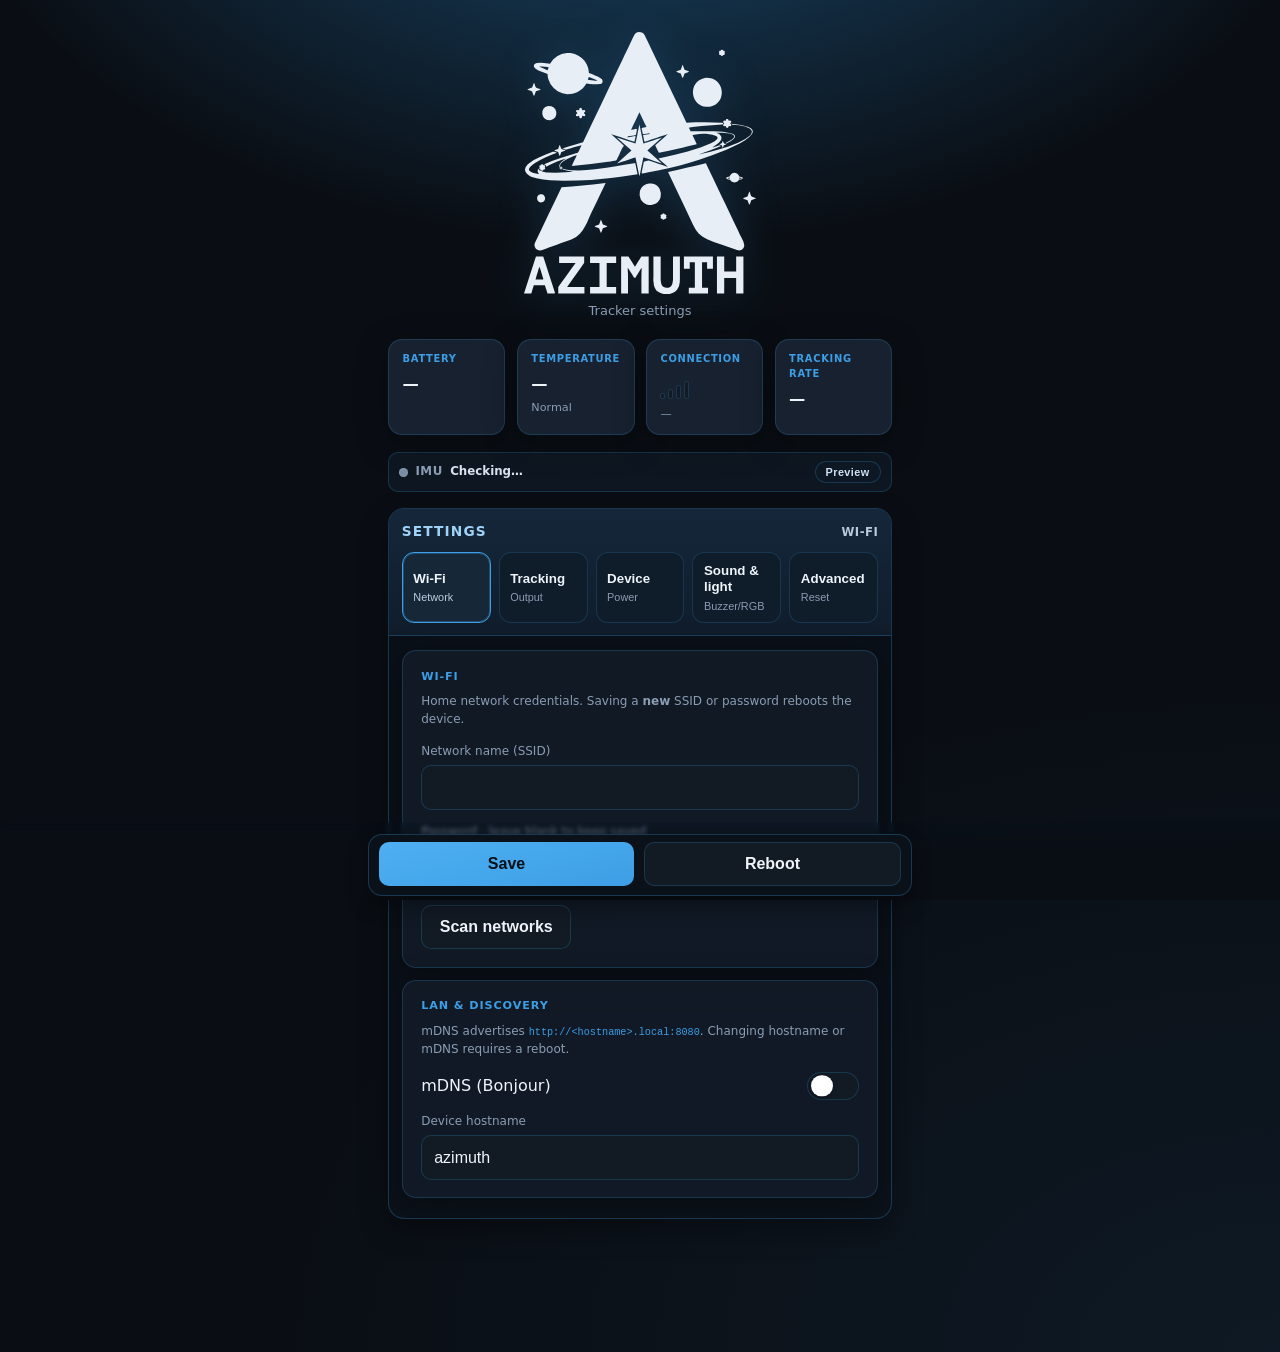
==== web/index.html @ 50a19547 "ui fixes, pose visualizer" ====
<!DOCTYPE html>
<html lang="en">
<head>
<meta charset="utf-8"/>
<meta name="viewport" content="width=device-width,initial-scale=1,maximum-scale=1"/>
<meta name="color-scheme" content="dark"/>
<title>Azimuth</title>
<link rel="stylesheet" href="styles.css"/>
</head>
<body>
<div class="wrap">
<header class="brand">
<div class="logo-wrap"><svg viewBox="0 0 679.66 768.31" fill="currentColor" role="img" aria-labelledby="azLogoTitle"><title id="azLogoTitle">Azimuth</title> <path fill-rule="evenodd" d="M337.12 0L332.32 0.99L328.01 3.29L324.46 6.67L321.96 10.89L316.52 22.29L311.07 33.7L305.62 45.1L300.17 56.5L294.12 69.16L288.08 81.82L282.03 94.47L275.99 107.13L250.23 161.06L224.47 214.99L198.7 268.91L172.93 322.83L158.06 327.49L143.08 332L128.09 336.52L113.18 341.24L113.65 341.8L114.91 342.27L116.4 342.72L117.54 343.19L119.11 343.76L120.68 344.43L122.26 344.8L123.86 344.52L134.92 341.17L146.02 337.94L157.17 334.87L168.36 331.98L167.4 334.56L166.11 337.27L164.72 340.01L163.48 342.69L161.5 347.02L159.5 351.08L156.64 354.16L152.08 355.57L128.52 362.54L104.99 369.77L81.8 377.89L59.21 387.55L58.6 388.14L59.23 388.37L60.37 388.45L61.3 388.64L62.96 389.58L64.16 391.06L64.8 392.87L64.78 394.78L79.22 387.5L95.58 380.4L111.3 374.48L123.8 370.74L116.95 375.17L109.91 380.36L104.81 386.7L103.64 390.42L103.76 394.57L104.08 395.31L104.46 395.8L104.98 395.94L105.77 395.64L105.72 390.31L107.84 385.57L111.62 381.36L116.57 377.64L128 371.49L138.15 366.76L142.2 365.1L146.31 363.53L150.48 362.16L154.65 361.09L150.99 368.9L147.14 376.77L143.42 384.61L140.11 392.27L154.11 390.91L168.11 389.53L182.1 388.08L196.08 386.53L207.24 385.2L218.38 383.81L229.52 382.36L240.65 380.84L247.04 379.94L253.43 379.03L259.81 378.09L266.19 377.14L269.2 376.73L271.11 375.22L272.43 372.93L273.66 370.16L278.3 360.85L282.63 350.99L287.21 341.44L292.59 333.08L284.94 325.74L276.83 318.52L268.59 311.34L260.54 304.11L255.54 299.69L255.36 299.14L256.32 299.33L260.35 300.94L265.07 302.41L279.7 307.23L294.34 312.16L308.97 317.01L323.58 321.57L324.47 317.35L325.48 312.98L326.32 308.68L326.67 304.69L320.75 305.67L314.84 306.69L308.93 307.74L303.03 308.83L303.4 308.06L303.76 307.25L304.11 306.44L304.49 305.67L310.28 304.77L316.13 303.94L321.94 303.07L327.63 302L330.32 289.67L330.76 284.52L326.15 284.37L313.66 287.03L319.47 274.17L325.66 261.25L331.96 248.3L338.09 235.38L343.36 245.99L348.52 256.82L353.67 267.7L358.85 278.49L347.91 280.32L345.51 281.25L344.63 282.62L345.75 287.97L348.05 298.95L352.79 298.55L357.66 297.85L362.57 297.05L367.42 296.38L367.76 297.06L368.1 297.79L368.4 298.51L368.62 299.17L363.77 299.73L358.92 300.27L354.07 300.85L349.24 301.51L348.95 303.74L349.49 306.45L350.28 309.3L350.74 311.93L352.01 318.68L353.4 321.19L356.5 320.7L362.88 318.46L374.97 314.46L387.07 310.44L399.16 306.43L411.26 302.42L413.79 301.6L416.34 300.73L418.87 299.89L421.35 299.15L412.15 307.35L402.93 315.54L393.72 323.73L384.52 331.94L386.99 337.47L389.62 343.12L392.38 348.66L395.23 353.88L402.54 352.35L409.84 350.8L417.14 349.24L424.44 347.66L444.09 343.32L463.7 338.84L483.29 334.24L502.86 329.57L503.69 329.36L504.57 329.19L505.4 328.97L506.09 328.56L505.12 326.47L504.13 324.39L503.14 322.31L502.15 320.24L500.02 315.62L497.61 310.91L495.39 306.26L493.82 301.81L503.76 300.57L513.73 299.13L523.7 298.04L533.68 297.87L552 300.89L562.82 304.76L565.68 306.97L566.97 309.35L566.81 311.87L565.29 314.51L558.61 320.11L547.76 326.01L516.92 338.15L479.44 349.8L442.01 359.86L393.99 370.75L400.83 376.87L407.7 382.96L414.57 389.06L421.4 395.18L407.38 390.59L393.29 385.91L379.19 381.21L365.15 376.54L354.76 378.5L350.92 380.93L349.84 386.3L347.71 397.09L344.83 410.41L344.57 413.44L345.43 414.67L351.46 413.66L364.84 411.19L395.66 405.11L426.34 398.32L456.84 390.76L487.11 382.35L513.23 374.49L550.96 361.41L592.92 344.82L631.72 326.42L647.62 317.06L659.96 307.89L667.81 299.1L669.76 294.93L670.24 290.93L669.14 287.14L666.34 283.57L661.72 280.27L655.17 277.25L635.82 272.16L607.35 268.53L608.19 269.26L609.03 270.04L609.85 270.84L610.63 271.64L631.14 273.45L647.69 276.84L659.63 281.7L663.67 284.65L666.3 287.93L667.46 291.52L667.06 295.42L665.02 299.61L661.25 304.08L648.22 313.79L627.32 324.44L599.05 335.37L570.13 344.47L540.8 352.24L511.29 359.21L527.64 353.29L544.31 347.15L561 340.75L577.39 334.03L576.22 333.59L574.8 333.07L573.38 332.55L572.21 332.12L568.55 333.33L564.84 334.53L561.13 335.71L557.45 336.85L552.67 338.22L553.66 337.14L565.31 329.22L572.16 323.12L577.15 316.12L578.35 312.39L578.37 308.57L576.98 304.72L573.93 300.88L571.58 299.05L568.97 297.6L566.24 296.39L563.5 295.28L568.07 295.19L572.69 295.18L577.32 295.24L581.93 295.34L602.07 297.44L609.48 299.68L614.28 302.71L615.82 306.56L613.49 311.23L606.65 316.74L594.65 323.1L592.07 324.31L590.02 325.12L589.8 325.89L592.73 327.02L606.45 319.31L614.71 312.76L618.08 307.27L617.18 302.76L612.59 299.13L604.9 296.29L582.59 292.6L555.02 290.95L526.91 290.59L488.08 290.8L484.07 282.6L483.6 280.69L484.28 279.74L489.38 279.2L500.03 277.93L520.25 275.65L540.5 273.67L560.79 272.16L581.11 271.32L583.06 269.62L583.84 268.62L583.32 267.6L581.35 265.84L555.05 264.8L528.72 264.4L502.4 264.69L476.1 265.71L451.72 214.67L423.59 155.76L395.57 97.11L371.53 46.83L367.05 37.46L362.56 28.09L358.08 18.71L353.59 9.34L350.69 5.28L346.73 2.26L342.09 0.44L337.12 0M578.58 52.03L577.78 52.47L577.08 53.1L576.54 53.85L576.21 54.67L573.58 55.01L571.8 56.59L571.27 58.86L572.4 61.28L571.25 63.62L571.81 65.95L573.63 67.54L576.23 67.68L577.54 69.84L579.83 70.55L582.14 69.85L583.52 67.73L586.14 67.52L587.94 65.88L588.47 63.55L587.25 61.24L588.46 58.93L587.94 56.59L586.15 54.96L583.54 54.77L582.87 53.3L581.68 52.32L580.18 51.88L578.58 52.03M125.37 61.35L110.42 64.3L96.89 70.94L85.3 80.63L76.14 92.71L64.56 91.39L50.58 89.82L37.53 90.65L32.41 92.79L28.78 96.51L29.21 101.68L32.32 106.19L37.43 110.11L43.86 113.51L57.91 118.99L69 123.13L69.62 131.11L71.3 138.71L77.48 152.57L86.85 164.29L98.72 173.44L112.36 179.58L127.09 182.3L142.21 181.15L149.7 179L157.01 175.73L164.79 171.01L171.75 165.18L177.78 158.39L182.77 150.78L192.78 151.99L202.87 153.06L212.96 153.44L223 152.56L226.59 151.36L229.01 149.44L230.61 144.28L228.46 138.75L223.22 134.52L215.84 130.58L208.21 127.14L200.42 124.06L192.56 121.19L191.12 120.73L190.33 119.86L190.01 118.66L189.95 117.17L187.99 105.36L183.65 94.39L177.24 84.54L169.09 76.07L159.51 69.25L148.81 64.34L137.33 61.62L125.37 61.35M54.86 101.23L59.16 101.61L63.45 102.03L67.74 102.52L72.02 103.12L70.28 109.88L68.68 111.7L65.11 110.25L57.45 107.26L50.67 104.33L45.59 102.05L44.81 101.29L45.8 100.86L54.86 101.23M194.33 133.38L199.7 135.43L205.04 137.58L210.28 139.93L215.38 142.58L209.48 142.49L203.56 142.18L197.65 141.68L191.79 140.99L188.96 140.71L187.71 140.12L187.66 138.72L188.43 135.99L189.06 132.85L189.9 131.85L191.47 132.28L194.33 133.38M464.54 96.11L463.28 99.5L461.91 103.19L460.54 106.89L459.28 110.32L449.07 114.01L445.62 115.81L449 117.62L459.27 121.34L462.95 131.47L464.77 134.85L466.62 131.47L470.36 121.32L480.47 117.66L483.84 115.85L480.48 114.01L470.36 110.27L468.94 106.63L467.57 102.95L466.22 99.28L464.83 95.62L464.71 95.67L464.64 95.81L464.59 95.97L464.54 96.11M532.79 134.39L522.76 136.77L514.32 140.69L507.45 145.9L502.1 152.16L498.25 159.22L495.85 166.83L494.88 174.74L495.3 182.71L497.08 190.5L500.18 197.84L504.56 204.5L510.2 210.23L517.05 214.78L525.09 217.91L534.28 219.36L544.59 218.9L553.84 216.17L561.61 212.07L567.94 206.82L572.86 200.64L576.4 193.75L578.58 186.37L579.44 178.73L579.02 171.05L577.33 163.53L574.41 156.42L570.29 149.92L565.01 144.25L558.58 139.65L551.05 136.32L542.45 134.5L532.79 134.39M26.56 155.33L25.82 157.25L25.14 159.23L24.39 161.16L23.45 162.94L19.76 164.42L14.17 166.29L10.2 168.08L9.91 168.8L11.34 169.33L14.45 170.5L17.59 171.63L20.72 172.79L23.76 174.06L27.47 184.21L29.33 187.43L31.15 183.93L34.78 173.92L44.01 170.51L48.61 168.92L46.9 167.3L37.16 163.77L34.12 161.1L32.35 157.03L31.04 152.5L29.4 148.41L28.63 149.76L27.92 151.59L27.25 153.56L26.56 155.33M70.72 216.78L62.14 220.03L56.54 225.75L53.76 232.98L53.67 240.77L56.12 248.16L60.95 254.2L68.02 257.93L77.18 258.4L85.92 255.16L91.64 249.45L94.48 242.22L94.59 234.44L92.13 227.05L87.23 221.01L80.04 217.27L70.72 216.78M164.31 222.35L162.81 223.67L162.12 225.55L161.74 227.61L161.15 229.46L155.37 228.17L152.34 229.76L152.54 233.23L156.48 237.62L154.64 239.34L152.8 241.27L151.88 243.45L152.79 245.89L154.68 247.12L156.85 247.01L159.11 246.3L161.26 245.72L161.81 248.35L162.65 251L164.23 252.82L166.96 252.99L168.75 251.82L169.63 249.92L170.07 247.71L170.57 245.65L176.31 247.02L179.41 245.41L179.26 241.89L175.25 237.58L179.29 233.23L179.45 229.75L176.35 228.16L170.56 229.49L169.98 226.7L168.98 223.99L167.21 222.25L164.31 222.35M593.57 254.93L592.33 255.91L591.75 257.37L591.4 258.94L590.84 260.3L586.35 259.48L583.77 261.23L583.68 264.39L586.69 267.81L583.66 271.3L583.78 274.46L586.43 276.19L590.99 275.37L591.57 277.75L592.67 279.87L594.43 281.11L596.97 280.84L598.22 279.84L598.88 278.43L599.26 276.86L599.67 275.37L604.2 276.19L606.88 274.48L607.04 271.33L604 267.86L606.98 264.36L606.9 261.21L604.3 259.49L599.71 260.29L599.09 257.87L597.93 255.73L596.13 254.53L593.57 254.93M332.37 298.81L330.91 305.84L329.49 312.91L328.04 319.95L326.49 326.9L312.85 322.45L299.23 317.95L285.61 313.43L271.99 308.92L282.65 318.48L293.4 328.05L304.18 337.6L314.95 347.12L304.72 356.28L293.4 366.22L282.21 376.13L272.35 385.18L284.9 381.09L297.42 376.93L309.94 372.77L322.48 368.64L323.5 368.33L324.52 367.97L325.54 367.65L326.54 367.4L326.99 369.46L327.42 371.53L327.84 373.6L328.28 375.67L329.85 383.26L331.41 390.85L332.97 398.44L334.53 406.04L336.92 417.78L338.13 421.85L339.34 418.04L341.77 406.17L343.76 396.51L345.74 386.85L347.74 377.19L349.74 367.53L351.78 367.94L353.94 368.63L356.12 369.41L358.26 370.07L369.68 373.86L381.1 377.66L392.52 381.45L403.96 385.18L394.16 376.14L382.96 366.22L371.62 356.26L361.41 347.13L371.71 337.96L382.98 327.96L394.21 318L404.41 308.91L400.2 310.28L395.98 311.68L391.76 313.08L387.54 314.48L378.09 317.59L368.62 320.8L359.16 323.92L349.74 326.76L347.73 317.09L345.74 307.41L343.75 297.74L341.76 288.06L340.87 283.77L339.99 279.47L339.09 275.18L338.17 270.92L336.68 277.87L335.23 284.85L333.8 291.83L332.37 298.81M580.9 322.18L579.73 325.14L577.48 326.88L574.62 328.01L571.66 329.13L573.46 329.87L575.49 330.63L577.54 331.36L579.4 332.05L581.37 337.43L582.38 339.21L583.39 337.42L585.32 332.07L589.85 330.41L592.37 329.49L591.69 328.5L586.64 326.64L584.53 324.34L583.36 320.66L582.4 318.85L580.9 322.18M103.44 333.2L102.59 335.49L101.72 337.85L100.85 340.22L99.99 342.52L91.5 345.6L88.68 347.15L91.51 348.68L99.98 351.74L103.01 360.08L104.57 363.01L106.13 360.33L109.2 351.85L112.24 350.63L115.35 349.49L118.46 348.36L121.52 347.18L118.48 345.93L115.36 344.83L112.27 343.68L109.31 342.33L107.79 338.83L106.24 333.93L104.76 330.95L103.44 333.2M82.41 351.84L63.72 359.04L45.18 366.83L27.45 376.09L11.16 387.72L5.03 395.4L2.87 402.53L4.02 409.02L7.83 414.77L13.65 419.7L20.83 423.72L36.65 428.72L56.32 432.17L76.14 434.44L116.05 436.14L156.09 435.27L195.97 433.28L225.33 430.88L254.62 427.81L283.85 424.13L313 419.91L317.87 419.15L322.75 418.39L327.62 417.61L332.5 416.83L332.45 415.7L332.21 414.45L331.9 413.18L331.67 411.95L330.5 406.17L329.31 400.4L328.12 394.62L326.94 388.84L326.5 386.67L326.18 384.94L325.25 384.05L322.95 384.4L294.2 389.26L265.41 393.93L236.58 398.3L207.68 402.25L184.23 404.59L160.53 406.1L136.96 405.29L125.34 403.55L113.9 400.66L112.26 401.79L114.1 403.1L124.37 405.9L136.89 408.27L143.89 409.41L122.82 410.8L93.63 412.23L65.77 411.33L55.29 409.28L48.68 405.76L46.17 405.58L44.13 404.4L42.74 402.45L42.19 400L40.26 404.13L40.08 408.49L41.48 412.63L44.32 416.11L38.03 415.07L31.77 413.78L25.65 412.01L19.78 409.53L15.64 406.37L14.36 402.84L15.35 399.11L18.02 395.35L25.97 388.33L33.42 383.09L47.57 374.91L62.25 367.72L77.28 361.26L92.49 355.27L95.32 354.18L95.63 353.47L94.11 352.82L91.45 351.89L89.16 350.97L86.93 350.63L84.7 350.91L82.41 351.84M529.89 385.13L502.97 391.75L475.9 398.03L448.84 404.15L421.93 410.33L435.14 438.13L448.37 465.91L461.63 493.68L474.89 521.45L495.2 564.57L503.17 579.01L511.71 590.17L522.35 599.14L536.62 607.01L556.02 614.87L582.1 623.8L592.6 627.61L603.1 631.41L613.59 635.22L624.09 639.02L631.3 639.98L638.06 637.62L643.2 632.64L645.52 625.74L642.93 614.82L638.13 604.2L632.59 593.75L627.79 583.31L618.08 562.98L608.36 542.64L598.65 522.3L588.93 501.96L579.2 481.59L569.47 461.21L559.74 440.84L550.01 420.47L546 412.07L541.99 403.68L537.98 395.28L533.98 386.88L533.36 385.49L532.56 384.74L531.44 384.63L529.89 385.13M52.68 387.36L51.67 387.74L50.79 388.39L50.15 389.26L49.84 390.3L47.19 390.43L45.32 392.05L44.75 394.4L46.02 396.72L44.79 399.1L45.3 401.46L47.1 403.1L49.74 403.32L51.18 405.5L53.51 406.2L55.82 405.42L57.19 403.19L59.8 403.15L61.62 401.47L62.14 399.04L60.85 396.77L62.15 394.46L61.63 392.09L59.8 390.44L57.14 390.27L56.54 388.92L55.49 387.91L54.16 387.35L52.68 387.36M107.5 394.62L107.37 394.96L107.09 395.71L106.81 396.46L106.68 396.8L103.7 397.88L102.81 398.46L103.86 399.07L106.72 400.23L107.17 401.24L107.54 402.53L107.97 403.63L108.6 404.07L108.98 403.07L109.32 402.03L109.71 401.03L110.23 400.12L111.32 399.64L112.86 399.14L113.99 398.66L113.87 398.21L110.37 396.5L108.97 393.98L108.42 392.68L107.5 394.62M615.1 412.54L610.73 413.7L607.17 416.22L604.4 419.65L602.4 423.56L594.16 425.67L592.49 427.15L592.31 428.72L595.87 431.59L603.86 433.15L606.2 436.54L609.29 438.95L616.7 440.87L624.12 438.93L627.21 436.52L629.56 433.15L637.72 431.52L641.11 428.6L640.78 427.02L638.99 425.54L630.64 423.52L628.55 418.77L624.92 415.12L620.27 412.92L615.1 412.54M602.48 427.4L602.66 429.59L602.03 430.19L600.66 429.9L598.65 429.47L595.66 428.43L596.65 427.5L599.59 426.79L602.48 426.39L602.48 426.54L602.48 426.89L602.48 427.24L602.48 427.4M633.9 426.84L637.58 427.95L636.99 428.86L634.1 429.62L630.85 430.26L630.71 429.44L630.81 428.42L630.96 427.34L630.92 426.35L631.67 426.44L632.42 426.56L633.17 426.69L633.9 426.84M232.58 443.07L202.01 446.71L171.4 449.93L140.74 452.65L110.03 454.82L91.49 493.43L71.27 535.7L51.14 577.86L32.85 616.15L31.61 619.04L30.89 622.09L30.76 625.21L31.29 628.31L34.13 634.02L39.01 638.09L45.05 640.01L51.39 639.29L62.11 635.41L72.83 631.53L83.55 627.66L94.28 623.78L109.07 618.33L124.06 613.23L138.78 607.56L152.77 600.38L162.95 591.64L171.43 581.41L178.58 570.04L184.79 557.89L195.88 532.61L207.69 508.35L215.54 491.94L223.38 475.52L231.23 459.11L239.07 442.69L237.84 442.38L236.11 442.57L234.24 442.91L232.58 443.07M366.56 443.68L359.34 445.32L353.22 448.09L348.19 451.81L344.23 456.3L341.32 461.39L339.44 466.9L338.7 478.49L341.86 489.66L344.86 494.65L348.78 499.01L353.6 502.57L359.3 505.14L365.87 506.55L373.28 506.64L380.45 504.97L386.53 502.18L391.52 498.46L395.46 493.98L398.35 488.9L400.21 483.4L400.94 471.85L397.79 460.71L394.81 455.73L390.91 451.38L386.12 447.82L380.45 445.24L373.93 443.8L366.56 443.68M657.57 474.28L657.15 475.43L656.21 477.97L655.27 480.51L654.84 481.67L644.67 485.41L641.31 487.26L644.7 489.09L654.81 492.75L658.53 503.02L660.32 506.43L662.12 502.99L665.84 492.75L675.02 489.34L679.66 487.76L677.98 486.13L668.24 482.6L665.41 480.34L663.78 476.77L662.61 472.74L661.16 469.1L660.28 467.54L659.37 469.11L658.46 471.97L657.57 474.28M47.38 475.45L42.54 477.6L39.57 481.12L38.33 485.45L38.66 490L40.44 494.2L43.53 497.47L47.79 499.24L53.07 498.92L57.72 496.7L60.58 493.2L61.77 488.94L61.44 484.48L59.7 480.36L56.69 477.12L52.54 475.3L47.38 475.45M407.03 531.8L406.31 532.26L405.74 532.88L405.29 533.6L404.95 534.38L403.28 534.33L401.75 534.91L400.6 536.05L400.04 537.65L400.03 538.54L400.27 539.36L400.69 540.12L401.18 540.82L400.04 543.2L400.58 545.51L402.38 547.11L405.01 547.35L406.41 549.5L408.69 550.17L410.98 549.41L412.41 547.28L413.78 547.4L415.1 547.08L416.21 546.32L416.98 545.16L417.3 543.98L417.13 542.83L416.7 541.73L416.2 540.69L417.27 538.41L416.67 536.09L414.85 534.5L412.32 534.46L411.63 532.9L410.33 531.88L408.71 531.49L407.03 531.8M225.38 549.39L224.09 552.86L222.68 556.68L221.26 560.51L219.96 564.02L209.92 567.66L206.47 569.47L209.75 571.33L219.86 575.07L223.66 585.21L225.49 588.61L227.28 585.23L230.99 575.04L241.11 571.36L244.55 569.56L241.23 567.73L231.05 563.99L229.6 560.35L228.27 556.58L226.9 552.87L225.38 549.39M17.86 710.77L13.4 724.59L8.94 738.42L4.48 752.24L0 766.06L4.82 766.04L10.66 766.02L16.49 766L21.31 765.98L23.12 760.17L25.04 754L26.95 747.84L28.73 742.08L36.07 742.08L44.95 742.08L53.83 742.08L61.17 742.08L63 747.84L65 754.01L67 760.18L68.88 765.98L74.25 765.94L80.28 766.08L86.18 766.1L91.17 765.72L82.92 740.07L73.81 711.76L64.68 683.38L56.36 657.5L51.53 657.5L45.7 657.5L39.87 657.5L35.05 657.5L32.37 665.83L26.46 684.14L20.55 702.45L17.86 710.77M46 688.95L48.74 697.84L51.44 706.74L54.12 715.64L56.83 724.54L53.09 725.01L48.89 725.02L44.57 724.9L40.45 724.95L38.78 724.93L37.09 724.93L35.41 724.91L33.79 724.81L35.07 720.35L36.4 715.89L37.75 711.43L39.08 706.98L40.41 702.82L42.11 696.18L44.02 690.44L45.01 688.95L46 688.95M102.88 666.95L102.88 668.43L102.88 671.68L102.88 674.93L102.88 676.41L113.82 676.43L127.04 676.45L140.27 676.47L151.21 676.48L139.69 692.48L125.78 711.83L111.86 731.17L100.35 747.16L100.35 751.44L100.35 756.61L100.35 761.78L100.35 766.05L117.71 766.05L138.7 766.05L159.68 766.05L177.04 766.05L177.04 761.77L177.04 756.6L177.04 751.42L177.04 747.14L164.85 747.12L151.51 747.16L138.24 747.16L126.28 747.01L138.13 730.25L151.2 711.8L164.31 693.29L176.3 676.38L176.3 672.11L176.3 666.94L176.3 661.77L176.3 657.5L159.68 657.5L139.59 657.5L119.5 657.5L102.88 657.5L102.88 658.97L102.88 662.22L102.88 665.48L102.88 666.95M193.57 666.95L193.57 668.43L193.57 671.68L193.57 674.93L193.57 676.41L199.8 676.41L207.34 676.41L214.88 676.41L221.12 676.41L221.12 692.42L221.12 711.78L221.12 731.13L221.12 747.14L214.88 747.14L207.34 747.14L199.8 747.14L193.57 747.14L193.57 751.42L193.57 756.6L193.57 761.77L193.57 766.05L210.86 766.05L231.77 766.05L252.67 766.05L269.96 766.05L269.96 761.77L269.96 756.6L269.96 751.42L269.96 747.14L263.69 747.14L256.11 747.14L248.53 747.14L242.26 747.14L242.26 731.13L242.26 711.77L242.26 692.42L242.26 676.41L248.53 676.41L256.11 676.41L263.69 676.41L269.96 676.41L269.96 672.13L269.96 666.95L269.96 661.78L269.96 657.5L252.67 657.5L231.76 657.5L210.86 657.5L193.57 657.5L193.57 658.97L193.57 662.22L193.57 665.48L193.57 666.95M284.55 711.78L284.55 720.26L284.55 738.91L284.55 757.57L284.55 766.05L289.1 766.05L294.61 766.05L300.11 766.05L304.66 766.05L304.64 748.32L304.73 728.78L304.57 709.28L303.77 691.63L304.83 691.94L306.11 693.73L307.37 695.92L308.39 697.4L311.57 702.36L315.47 708.48L319.39 714.62L322.61 719.67L323.48 719.67L324.54 719.67L325.59 719.67L326.46 719.67L329.76 714.26L333.64 707.91L337.51 701.6L340.76 696.28L341.65 694.92L342.48 693.38L343.44 692.04L344.74 691.28L344.07 709.5L343.92 728.58L343.99 747.71L343.97 766.05L348.79 766.05L354.62 766.05L360.45 766.05L365.26 766.05L365.26 741.48L365.26 711.77L365.26 682.07L365.26 657.5L360.39 657.5L354.51 657.5L348.62 657.5L343.75 657.5L339.27 664.75L334.47 672.71L329.61 680.59L325 687.57L320.35 680.6L315.45 672.7L310.59 664.73L306.09 657.5L301.21 657.5L295.32 657.5L289.43 657.5L284.55 657.5L284.55 665.98L284.55 684.64L284.55 703.29L284.55 711.78M379.12 694.61L379.2 710.59L378.82 726.99L380.73 742.79L383.4 750.16L387.67 757L394.09 762.04L401.61 765.61L409.85 767.71L418.42 768.31L426.94 767.4L435.03 764.96L442.29 760.97L448.35 755.42L454.05 744.82L456.34 733.12L456.72 720.93L456.69 708.89L456.75 697.91L456.71 683.34L456.67 668.69L456.7 657.5L452.15 657.5L446.65 657.5L441.15 657.5L436.6 657.5L436.57 670.67L436.56 686.42L436.55 702.09L436.51 715.03L436.59 726.75L434.36 738.45L431.88 743.29L428.23 746.93L423.19 748.95L416.58 748.97L410.97 747.91L406.81 745.38L403.88 741.68L401.97 737.11L400.42 726.59L400.48 716.23L400.44 703.01L400.43 686.99L400.43 670.91L400.4 657.5L395.58 657.5L389.76 657.5L383.93 657.5L379.11 657.5L379.11 663.3L379.11 676.06L379.12 688.81L379.12 694.61M468.46 675.44L468.46 678.24L468.46 684.41L468.46 690.58L468.46 693.38L472.34 693.38L477.02 693.38L481.71 693.38L485.59 693.38L485.59 689.14L485.59 684L485.59 678.87L485.59 674.62L488.96 674.62L493.03 674.62L497.11 674.62L500.48 674.62L500.48 691.44L500.48 711.78L500.48 732.11L500.48 748.93L496.47 748.93L491.62 748.93L486.77 748.93L482.76 748.93L482.76 752.81L482.76 757.49L482.76 762.18L482.76 766.05L495.53 766.05L510.98 766.05L526.42 766.05L539.19 766.05L539.19 762.18L539.19 757.49L539.19 752.8L539.19 748.93L535.22 748.93L530.41 748.93L525.6 748.93L521.62 748.93L521.62 732.11L521.62 711.77L521.62 691.44L521.62 674.62L524.96 674.62L528.99 674.62L533.03 674.62L536.36 674.62L536.36 678.87L536.36 684L536.36 689.14L536.36 693.38L540.24 693.38L544.93 693.38L549.61 693.38L553.49 693.38L553.49 685.26L553.49 675.44L553.49 665.62L553.49 657.5L534.24 657.5L510.97 657.5L487.71 657.5L468.46 657.5L468.46 660.3L468.46 666.47L468.46 672.64L468.46 675.44M565.25 711.78L565.25 720.26L565.25 738.91L565.25 757.57L565.25 766.05L570.07 766.05L575.9 766.05L581.73 766.05L586.55 766.05L586.55 755.77L586.55 743.34L586.55 730.92L586.55 720.64L594.47 720.64L604.05 720.64L613.62 720.64L621.54 720.64L621.54 730.92L621.54 743.35L621.54 755.77L621.54 766.05L626.36 766.05L632.19 766.05L638.02 766.05L642.84 766.05L642.84 741.48L642.84 711.77L642.84 682.07L642.84 657.5L638.02 657.5L632.19 657.5L626.36 657.5L621.54 657.5L621.54 667.51L621.54 679.61L621.54 691.71L621.54 701.72L613.62 701.72L604.04 701.72L594.47 701.72L586.55 701.72L586.55 691.71L586.55 679.61L586.55 667.51L586.55 657.5L581.73 657.5L575.9 657.5L570.07 657.5L565.25 657.5L565.25 665.98L565.25 684.64L565.25 703.29L565.25 711.78"/></svg></div>
<p class="sub" id="subLine">Tracker settings</p>
</header>
<section class="hero-status" id="heroStatus" aria-label="Device status">
<div class="hero-grid">
<div class="hero-tile" id="heroTileBatt">
<div class="hero-tile-label">Battery</div>
<div class="hero-tile-value" id="heroBatt">—</div>
<div class="hero-tile-sub" id="heroBattSub"></div>
</div>
<div class="hero-tile" id="heroTileTemp">
<div class="hero-tile-label">Temperature</div>
<div class="hero-tile-value" id="heroTemp">—</div>
<div class="hero-tile-sub" id="heroTempSub">Normal</div>
</div>
<div class="hero-tile" id="heroTileWifi">
<div class="hero-tile-label">Connection</div>
<div class="hero-wifi-bars" id="heroWifiBars" aria-hidden="true"><span class="b1"></span><span class="b2"></span><span class="b3"></span><span class="b4"></span></div>
<div class="hero-tile-sub" id="heroWifiSub">—</div>
</div>
<div class="hero-tile" id="heroTileTrack">
<div class="hero-tile-label">Tracking rate</div>
<div class="hero-tile-value" id="heroTrack">—</div>
<div class="hero-tile-sub" id="heroTrackSub"></div>
</div>
</div>
</section>
<div class="imu-health" id="imuHealth" role="status" aria-live="polite">
<span class="imu-dot" id="imuDot" aria-hidden="true"></span>
<span class="imu-label">IMU</span>
<span class="imu-state" id="imuState">Checking…</span>
<button type="button" class="imu-toggle" id="imuPreviewToggle" aria-expanded="false" aria-controls="cardPosePreview">Preview</button>
</div>
<section class="imu-hero pose-preview" id="cardPosePreview" aria-live="polite" style="display:none">
<div class="row pose-preview-head">
<div class="hd" style="margin:0">Motion preview</div>
<span class="att-hud-badge" id="attHudBadge">—</span>
</div>
<div class="att-hud-stage">
<svg viewBox="-64 -64 128 128" class="att-hud-svg" aria-label="IMU attitude preview">
<defs>
<clipPath id="attHudClip"><circle cx="0" cy="0" r="48"/></clipPath>
</defs>
<g clip-path="url(#attHudClip)">
<g id="adiHorizon">
<rect x="-80" y="-80" width="160" height="80" fill="#2b5f93"></rect>
<rect x="-80" y="0" width="160" height="80" fill="#473a26"></rect>
<line x1="-80" y1="0" x2="80" y2="0" stroke="#ffffff" stroke-width="2" stroke-opacity=".9"></line>
</g>
</g>
<circle cx="0" cy="0" r="48" fill="none" stroke="rgba(238,244,250,.28)" stroke-width="2"></circle>
<line x1="-14" y1="0" x2="14" y2="0" stroke="#9fd2f6" stroke-width="2"></line>
<line x1="0" y1="-14" x2="0" y2="14" stroke="#9fd2f6" stroke-width="2" stroke-opacity=".65"></line>
</svg>
</div>
<div class="att-hud-readout">
<div><span>Yaw</span><strong id="attHudYaw">—</strong></div>
<div><span>Pitch</span><strong id="attHudPitch">—</strong></div>
<div><span>Roll</span><strong id="attHudRoll">—</strong></div>
</div>
<p class="hint" id="attHudMeta" style="margin:.5rem 0 0">Waiting for pose…</p>
</section>
<p class="banner banner-update" id="updateBanner" role="status">New firmware <strong id="updateBannerLatest">—</strong> is available (this device: <strong id="updateBannerCur">—</strong>). <a href="#" id="updateBannerLink" target="_blank" rel="noopener">Open USB installer</a></p>
<section class="settings-workspace" id="settingsWorkspace" aria-live="polite">
<div class="settings-head">
<div class="settings-head-top">
<div class="page-shell-title section-shell-title">Settings</div>
<p class="settings-subline" id="sectionTitle">Wi‑Fi</p>
</div>
<div class="section-tabs" role="tablist" aria-label="Settings sections">
<button type="button" class="section-tab" role="tab" aria-selected="true" data-section-nav="wifi"><span>Wi‑Fi</span><small id="sumWifi">Network</small></button>
<button type="button" class="section-tab" role="tab" aria-selected="false" data-section-nav="tracking"><span>Tracking</span><small id="sumTracking">Output</small></button>
<button type="button" class="section-tab" role="tab" aria-selected="false" data-section-nav="device"><span>Device</span><small id="sumDevice">Power</small></button>
<button type="button" class="section-tab" role="tab" aria-selected="false" data-section-nav="sound"><span>Sound & light</span><small id="sumSound">Buzzer/RGB</small></button>
<button type="button" class="section-tab" role="tab" aria-selected="false" data-section-nav="advanced"><span>Advanced</span><small id="sumAdvanced">Reset</small></button>
</div>
</div>
<div class="section-page-body" id="sectionPageBody">

<div class="card section-card" id="cardWifi" data-section="wifi">
<div class="hd">Wi‑Fi</div>
<p class="hint">Home network credentials. Saving a <strong>new</strong> SSID or password reboots the device.</p>
<label for="ssid">Network name (SSID)</label>
<input type="text" id="ssid" name="ssid" autocomplete="username" autocapitalize="none" spellcheck="false"/>
<label for="pass">Password <span class="muted-hint">· leave blank to keep saved</span></label>
<input type="password" id="pass" name="password" autocomplete="current-password"/>
<div class="row row-tight" style="margin-top:.85rem">
<button type="button" class="btn btn-sec" id="btnScan">Scan networks</button>
</div>
<div class="scan-list" id="scanList"></div>
</div>

<div class="card section-card" id="cardLan" data-section="wifi">
<div class="hd">LAN & discovery</div>
<p class="hint">mDNS advertises <code>http://&lt;hostname&gt;.local:8080</code>. Changing hostname or mDNS requires a reboot.</p>
<div class="row" style="margin-bottom:.75rem">
<span>mDNS (Bonjour)</span>
<button type="button" class="toggle" id="mdnsToggle" aria-label="Toggle mDNS"></button>
</div>
<label for="hostname">Device hostname</label>
<input type="text" id="hostname" autocomplete="off" autocapitalize="none" spellcheck="false" maxlength="24" placeholder="azimuth"/>
</div>

<div class="card section-card" id="cardTrackRadio" data-section="tracking">
<div class="hd">Tracking & radio</div>
<p class="hint">Faster IMU reports reduce latency and increase USB/Wi‑Fi load. The portal is tuned for low steady load; saves and reboots still go through immediately.</p>
<label for="imuPeriod">IMU report interval</label>
<select id="imuPeriod" aria-label="IMU period">
<option value="5">200 Hz (5 ms) — lowest latency</option>
<option value="10" selected>100 Hz (10 ms) — default</option>
<option value="20">50 Hz (20 ms)</option>
<option value="40">25 Hz (40 ms) — cooler / lower power</option>
</select>
<label for="wifiTx">Wi‑Fi TX power</label>
<select id="wifiTx" aria-label="WiFi TX power">
<option value="0">Low (~2 dBm) — coolest</option>
<option value="1" selected>Balanced (~8.5 dBm) — default</option>
<option value="2">High (~19.5 dBm) — weak AP / long range</option>
</select>
<p class="hint" style="margin-top:.75rem;margin-bottom:0">Changing IMU interval reboots the device so the sensor can resync.</p>
</div>

<div class="card section-card" id="cardTrackingOutput" data-section="tracking">
<div class="hd">OpenTrack (PC)</div>
<p class="hint">Your PC’s <strong>IPv4</strong> or a hostname your <strong>router’s DNS</strong> knows. <code>.local</code> / mDNS usually <strong>fail</strong> from the board—prefer an address or a DHCP hostname.</p>
<div class="row" style="margin-bottom:.6rem">
<span>USB Hatire output</span>
<button type="button" class="toggle" id="hatireToggle" aria-label="Toggle Hatire USB"></button>
</div>
<div class="row" style="margin-bottom:.75rem">
<span>UDP to PC</span>
<button type="button" class="toggle" id="udpToggle" aria-label="Toggle UDP"></button>
</div>
<label for="otHost">UDP address</label>
<input type="text" id="otHost" autocomplete="off" autocapitalize="none" spellcheck="false" placeholder="e.g. 192.168.1.42"/>
<p id="otDynHint" class="hint ot-dyn-hint" style="display:none" role="status"></p>
<div class="callout" id="clientIpBox" style="display:none">
<div class="callout-hd">This browser</div>
<div class="callout-main">
<span class="ip-readout" id="clientIpVal" aria-live="polite">—</span>
<button type="button" class="btn btn-sec btn-sm" id="btnUseClientIp">Fill address</button>
</div>
<p class="callout-note">Same machine as OpenTrack: your PC’s IPv4 address as the board sees it on the LAN.</p>
</div>
<label for="otPort">UDP port</label>
<input type="number" id="otPort" min="1" max="65535" inputmode="numeric"/>
<p class="hint" style="margin-top:.85rem">Axis mapping applies to <strong>USB Hatire</strong> and <strong>UDP</strong>. Assign yaw, pitch, and roll <strong>once each</strong> to Rot 0–2. With the <strong>default</strong> map here, OpenTrack Hatire uses <strong>Yaw→0, Roll→1, Pitch→2</strong> (see README).</p>
<div class="axis-slot" style="margin-top:.5rem">
<label for="otSrc0">Rot 0</label>
<select id="otSrc0" aria-label="Rot 0 source axis">
<option value="0">Yaw</option>
<option value="1">Pitch</option>
<option value="2">Roll</option>
</select>
<div class="row" style="margin:.45rem 0 .65rem"><span>Invert</span><button type="button" class="toggle" id="otInv0" aria-label="Invert Rot 0"></button></div>
</div>
<div class="axis-slot">
<label for="otSrc1">Rot 1</label>
<select id="otSrc1" aria-label="Rot 1 source axis">
<option value="0">Yaw</option>
<option value="1">Pitch</option>
<option value="2">Roll</option>
</select>
<div class="row" style="margin:.45rem 0 .65rem"><span>Invert</span><button type="button" class="toggle" id="otInv1" aria-label="Invert Rot 1"></button></div>
</div>
<div class="axis-slot">
<label for="otSrc2">Rot 2</label>
<select id="otSrc2" aria-label="Rot 2 source axis">
<option value="0">Yaw</option>
<option value="1">Pitch</option>
<option value="2">Roll</option>
</select>
<div class="row" style="margin:.45rem 0 .65rem"><span>Invert</span><button type="button" class="toggle" id="otInv2" aria-label="Invert Rot 2"></button></div>
</div>
</div>

<div class="card section-card" id="cardSoundLight" style="display:none" data-section="sound">
<div class="hd">Sound & light</div>
<p class="hint" id="soundLightHint" style="display:none">Stored in flash — use <strong>Save</strong> with the rest of the page.</p>
<div id="rgbBrightnessRow" style="display:none">
<div class="sound-ctl">
<div class="sound-ctl-head">
<label class="sound-ctl-label" for="rgbBrightness" id="rgbBrightnessLabel">RGB LED brightness</label>
<span class="sound-ctl-pct" id="rgbBrightnessVal" aria-live="polite">25%</span>
</div>
<input type="range" id="rgbBrightness" name="rgb_brightness" min="0" max="100" step="1" value="25" aria-valuemin="0" aria-valuemax="100" aria-labelledby="rgbBrightnessLabel"/>
</div>
</div>
<div id="ledModeRow" style="display:none">
<label for="ledMode" class="sound-ctl-label">LED mode</label>
<select id="ledMode" name="led_mode" aria-label="LED ambient mode">
<option value="0">Rainbow</option>
<option value="1">Rainbow (slow)</option>
<option value="2">Status (tracks IMU — green when OK)</option>
<option value="3">Manual RGB</option>
</select>
<p class="hint" id="ledModeHint" style="margin-top:.45rem;margin-bottom:0">Overrides (thermal, low battery, setup Wi‑Fi, pause) still take priority on the device.</p>
<div id="ledManualRow" style="display:none">
<p class="hint" style="margin:.55rem 0 .45rem">Preview matches raw R/G/B before device brightness scaling. Save to apply on the board.</p>
<div class="led-swatch" id="ledSwatch" title="RGB preview"></div>
<div class="sound-ctl" style="margin-top:.75rem">
<div class="sound-ctl-head">
<label class="sound-ctl-label" for="ledR">Red</label>
<span class="sound-ctl-pct led-chan-val" id="ledRVal" aria-live="polite">128</span>
</div>
<input type="range" id="ledR" min="0" max="255" step="1" value="80" aria-valuemin="0" aria-valuemax="255" aria-labelledby="ledR"/>
</div>
<div class="sound-ctl" style="margin-top:.65rem">
<div class="sound-ctl-head">
<label class="sound-ctl-label" for="ledG">Green</label>
<span class="sound-ctl-pct led-chan-val" id="ledGVal" aria-live="polite">128</span>
</div>
<input type="range" id="ledG" min="0" max="255" step="1" value="140" aria-valuemin="0" aria-valuemax="255" aria-labelledby="ledG"/>
</div>
<div class="sound-ctl" style="margin-top:.65rem">
<div class="sound-ctl-head">
<label class="sound-ctl-label" for="ledB">Blue</label>
<span class="sound-ctl-pct led-chan-val" id="ledBVal" aria-live="polite">128</span>
</div>
<input type="range" id="ledB" min="0" max="255" step="1" value="255" aria-valuemin="0" aria-valuemax="255" aria-labelledby="ledB"/>
</div>
<div class="led-quick">
<span>Quick</span>
<button type="button" class="btn btn-sec" data-led-rgb="0,0,0" aria-label="Preset LED off">Off</button>
<button type="button" class="btn btn-sec" data-led-rgb="255,255,255" aria-label="Preset white">White</button>
<button type="button" class="btn btn-sec" data-led-rgb="255,80,64" aria-label="Preset warm">Warm</button>
<button type="button" class="btn btn-sec" data-led-rgb="64,180,255" aria-label="Preset cool">Cool</button>
<button type="button" class="btn btn-sec" data-led-rgb="80,255,120" aria-label="Preset green">Green</button>
<button type="button" class="btn btn-sec" data-led-rgb="180,64,255" aria-label="Preset purple">Purple</button>
</div>
</div>
</div>
<div id="buzzerVolumeRow" style="display:none">
<div class="sound-ctl">
<div class="sound-ctl-head">
<label class="sound-ctl-label" for="buzzerVolume" id="buzzerVolumeLabel">Buzzer volume</label>
<span class="sound-ctl-pct" id="buzzerVolumeVal" aria-live="polite">25%</span>
</div>
<input type="range" id="buzzerVolume" name="buzzer_volume" min="0" max="100" step="1" value="25" aria-valuemin="0" aria-valuemax="100" aria-labelledby="buzzerVolumeLabel"/>
<p class="hint sound-ctl-hint">0% is mute. The scale is curved so you get useful steps in the middle, not only near 0. Save to persist.</p>
</div>
</div>
</div>

<div class="card section-card" id="cardDevice" data-section="device">
<div class="hd">Device</div>
<p class="sub" style="margin:0 0 .75rem">Firmware <strong id="fwVer">—</strong> · Battery: <strong id="battState">stub</strong>.</p>
<label for="batteryCapacity">Battery capacity (mAh)</label>
<input id="batteryCapacity" type="number" min="100" max="5000" step="50" value="800" aria-label="Battery capacity mAh">
<div class="row battery-cal-meta"><span>Battery cal offset</span><strong id="batteryCalOffsetVal">0 mV</strong></div>
<div class="row battery-cal-actions"><button type="button" class="btn btn-sec" id="btnBatteryCal">Calibrate at 4.2V (USB charging)</button></div>
<p class="hint battery-cal-hint">Runs a ~3 second averaging pass using raw ADC, then stores a single absolute offset.</p>
<pre class="stats" id="stats"></pre>
</div>

<div class="card card-danger section-card" id="cardAdvanced" data-section="advanced">
<div class="hd">Advanced</div>
<details class="danger-details">
<summary>Reset to factory defaults…</summary>
<div class="danger-panel">
<p class="hint">Clears Wi‑Fi, OpenTrack, hostname, and other saved options on this board. You’ll set up again through <strong>Azimuth‑Setup</strong> or by reflashing.</p>
<button type="button" class="btn btn-danger-soft" id="btnFactory">Reset all settings</button>
</div>
</details>
</div>
</div>
</section>
</div>
<div class="action-bar-wrap" role="region" aria-label="Global actions">
<div class="action-bar">
<div class="row row-actions">
<button type="button" class="btn btn-primary" id="btnSave">Save</button>
<button type="button" class="btn btn-sec" id="btnReboot">Reboot</button>
</div>
<div id="msg"></div>
</div>
</div>
<script src="app/state.js"></script>
<script src="app/config.js"></script>
<script src="app/api.js"></script>
<script src="app/ui.js"></script>
<script src="app/state_fns.js"></script>
<script src="app/sections.js"></script>
<script src="app/pose_mascot.js"></script>
<script src="app/views.js"></script>
<script src="app/controllers.js"></script>
<script src="app/main.js"></script>
</body>
</html>
---- web/styles.css ----
:root{
  --bg:#0a0e14;--bg2:#121a24;--card:rgba(26,35,50,.92);--bd:rgba(61,158,229,.22);
  --tx:#eef4fa;--tx-soft:#d8e2ee;--muted:#8b9cb3;--acc:#3d9ee5;--acc-dim:rgba(61,158,229,.15);
  --ok:#4ade80;--shadow:0 8px 32px rgba(0,0,0,.35);
}
*{box-sizing:border-box}
html{-webkit-text-size-adjust:100%}
body{
  margin:0;min-height:100dvh;
  font:16px/1.5 system-ui,-apple-system,BlinkMacSystemFont,"Segoe UI",sans-serif;
  color:var(--tx);
  background:var(--bg);
  background-image:radial-gradient(ellipse 100% 60% at 50% -15%,#1a4a6e 0%,transparent 55%),radial-gradient(ellipse 80% 50% at 100% 100%,rgba(61,158,229,.08),transparent);
}
.wrap{max-width:34rem;margin:0 auto;padding:clamp(1rem,4vw,2rem) clamp(1rem,3vw,1.25rem) 7.2rem}
.brand{display:flex;flex-direction:column;align-items:center;text-align:center;margin-bottom:1.1rem}
.logo-wrap{width:min(92vw,232px);margin:0 auto;color:#e8eef5;filter:drop-shadow(0 3px 20px rgba(61,158,229,.2))}
.logo-wrap svg{display:block;width:100%;height:auto}
.sub{color:var(--muted);font-size:.8125rem;margin:.5rem 0 0;max-width:22rem;line-height:1.45}
.banner{
  display:none;background:var(--acc-dim);border:1px solid var(--bd);border-radius:12px;
  padding:.875rem 1rem;font-size:.8125rem;line-height:1.5;color:var(--tx);margin:0 0 1.25rem;text-align:left
}
.banner.banner-update{
  display:none;background:rgba(251,191,36,.1);border-color:rgba(251,191,36,.38)
}
.banner.banner-update a{color:var(--acc);font-weight:600;text-decoration:none}
.banner.banner-update a:hover{text-decoration:underline}
.card{
  background:var(--card);border:1px solid var(--bd);border-radius:14px;padding:1.1rem 1.15rem;margin-bottom:1rem;
  box-shadow:var(--shadow)
}
.card>h2,.card>.hd{font-size:.7rem;font-weight:700;text-transform:uppercase;letter-spacing:.08em;color:var(--acc);margin:0 0 .75rem}
label{display:block;font-size:.75rem;font-weight:500;color:var(--muted);margin:.85rem 0 .35rem}
label:first-of-type{margin-top:0}
input[type=text],input[type=password],input[type=number]{
  width:100%;padding:.65rem .75rem;border-radius:10px;border:1px solid var(--bd);
  background-color:#121a24;color:#eef4fa;font-size:16px;line-height:1.35;
  -webkit-appearance:none;appearance:none;
  -webkit-text-fill-color:#eef4fa;caret-color:#eef4fa;opacity:1;
  transform:translateZ(0);-webkit-transform:translateZ(0)
}
input:-webkit-autofill,input:-webkit-autofill:hover,input:-webkit-autofill:focus{
  -webkit-text-fill-color:#eef4fa;
  -webkit-box-shadow:0 0 0 1000px #121a24 inset;box-shadow:0 0 0 1000px #121a24 inset;
  transition:background-color 99999s ease-out
}
input:focus{outline:none;border-color:var(--acc);box-shadow:0 0 0 3px var(--acc-dim)}
select{
  width:100%;padding:.65rem .75rem;border-radius:10px;border:1px solid var(--bd);
  background-color:#121a24;color:#eef4fa;font-size:16px;line-height:1.35;
  -webkit-appearance:none;appearance:none
}
select:focus{outline:none;border-color:var(--acc);box-shadow:0 0 0 3px var(--acc-dim)}
input[type=range]{
  width:100%;max-width:100%;height:2rem;margin:.35rem 0 0;-webkit-appearance:none;appearance:none;
  background:transparent;accent-color:var(--acc)
}
input[type=range]::-webkit-slider-runnable-track{
  height:6px;border-radius:999px;background:var(--bg2);border:1px solid var(--bd)
}
input[type=range]::-webkit-slider-thumb{
  -webkit-appearance:none;appearance:none;width:1.15rem;height:1.15rem;margin-top:-.4rem;border-radius:50%;
  background:linear-gradient(165deg,#4eb0f2,var(--acc));border:none;box-shadow:0 1px 6px rgba(0,0,0,.35);cursor:pointer
}
.sound-ctl{margin:0;padding:0}
.sound-ctl-head{
  display:flex;align-items:baseline;flex-wrap:wrap;gap:.4rem .55rem;margin:0 0 .5rem;line-height:1.35
}
.sound-ctl-label{margin:0;font-size:.9375rem;font-weight:600;color:var(--tx)}
.sound-ctl-pct{
  margin:0;font-size:1rem;font-weight:700;color:var(--acc);font-variant-numeric:tabular-nums;white-space:nowrap
}
.sound-ctl input[type=range]{margin:.15rem 0 0;width:100%}
.sound-ctl-hint{margin:.55rem 0 0;font-size:.75rem;line-height:1.45;color:var(--muted)}
#ledManualRow{margin-top:.85rem}
.led-swatch{
  width:100%;height:2.75rem;border-radius:10px;border:1px solid var(--bd);
  background:#1e2a3a;box-shadow:inset 0 1px 0 rgba(255,255,255,.06)
}
.led-quick{display:flex;flex-wrap:wrap;align-items:center;gap:.45rem;margin:.65rem 0 0}
.led-quick span{font-size:.7rem;font-weight:600;color:var(--muted);text-transform:uppercase;letter-spacing:.06em;margin-right:.2rem}
.led-quick .btn{min-height:40px;padding:.45rem .7rem;font-size:.8125rem;font-weight:600}
.led-chan-val{font-variant-numeric:tabular-nums;color:var(--acc);font-weight:700}
#buzzerVolumeRow{margin-top:1.15rem}
.hint{font-size:.75rem;color:var(--muted);margin:-.25rem 0 .85rem;line-height:1.45}
.battery-cal-meta{
  margin:.6rem 0 .45rem;
  padding:.55rem .65rem;
  border:1px solid var(--bd);
  border-radius:10px;
  background:var(--bg2);
}
.battery-cal-actions{margin:.3rem 0 .6rem}
.battery-cal-actions .btn{width:100%}
.battery-cal-hint{margin:.15rem 0 .95rem}
code{font-family:ui-monospace,SFMono-Regular,monospace;font-size:.85em;color:var(--acc)}
.row{display:flex;gap:.6rem;align-items:center;flex-wrap:wrap;justify-content:space-between}
.row-tight{justify-content:flex-start}
.btn{
  cursor:pointer;border:none;border-radius:10px;padding:.7rem 1.1rem;font-weight:600;font-size:16px;
  min-height:44px;touch-action:manipulation;-webkit-tap-highlight-color:transparent
}
.btn-primary{background:linear-gradient(165deg,#4eb0f2,var(--acc));color:#051018}
.btn-sec{background:var(--bg2);color:var(--tx);border:1px solid var(--bd)}
.card-danger{
  border-color:rgba(220,90,90,.2);
  background:rgba(18,14,16,.75);
  box-shadow:none;
}
.danger-details{margin:0}
.danger-details>summary{
  cursor:pointer;list-style:none;font-size:.8125rem;font-weight:500;color:var(--muted);
  padding:.15rem 0;line-height:1.45
}
.danger-details>summary::-webkit-details-marker{display:none}
.danger-details>summary:focus-visible{outline:2px solid var(--acc);outline-offset:2px;border-radius:6px}
.danger-details[open]>summary{color:var(--tx-soft);margin-bottom:.2rem}
.danger-panel{
  margin-top:.55rem;padding-top:.65rem;border-top:1px solid rgba(248,113,113,.14)
}
.danger-panel .hint{margin:0 0 .65rem}
.btn-danger-soft{
  background:var(--bg2);color:#e8a0a0;border:1px solid rgba(248,113,113,.35);
  font-size:.875rem;font-weight:600;padding:.55rem 1rem;min-height:42px;width:auto;align-self:flex-start
}
.btn-danger-soft:active{opacity:.92}
.toggle{width:3.25rem;height:1.75rem;border-radius:999px;background:var(--bg2);border:1px solid var(--bd);position:relative;cursor:pointer;padding:0;flex-shrink:0}
.toggle.on{background:linear-gradient(165deg,#2a6090,var(--acc));border-color:transparent}
.toggle::after{content:'';position:absolute;width:1.35rem;height:1.35rem;border-radius:50%;background:#fff;top:50%;left:.2rem;transform:translateY(-50%);transition:left .18s ease;box-shadow:0 1px 4px rgba(0,0,0,.3)}
.toggle.on::after{left:1.55rem}
#msg{margin-top:.75rem;font-size:.8125rem;min-height:1.25em}
#msg.err{color:#f87171}#msg.ok{color:var(--ok)}
.scan-list{max-height:11rem;overflow:auto;border:1px solid var(--bd);border-radius:10px;margin-top:.6rem;display:none;-webkit-overflow-scrolling:touch}
.scan-list div{padding:.65rem .75rem;border-bottom:1px solid var(--bd);cursor:pointer;display:flex;justify-content:space-between;align-items:center;gap:.5rem;min-height:44px}
.scan-list div:active{background:var(--acc-dim)}
.scan-list div:last-child{border-bottom:none}
.scan-list .rssi{color:var(--muted);font-size:.8125rem;white-space:nowrap}
.btn.is-loading{
  opacity:.85;
  pointer-events:none;
}
.btn.is-loading::after{
  content:'';
  display:inline-block;
  width:.9rem;
  height:.9rem;
  margin-left:.5rem;
  border:2px solid rgba(238,244,250,.35);
  border-top-color:var(--tx);
  border-radius:50%;
  vertical-align:-0.12rem;
  animation:spin .8s linear infinite;
}
@keyframes spin{to{transform:rotate(360deg)}}
pre.stats{font-size:.72rem;color:var(--muted);white-space:pre-wrap;margin:.75rem 0 0;line-height:1.55;font-family:ui-monospace,SFMono-Regular,monospace;word-break:break-word}
.muted-hint{font-weight:400;color:var(--muted)}
.callout{
  margin:.65rem 0 0;padding:.8rem .9rem;border-radius:11px;background:var(--bg2);
  border:1px solid var(--bd)
}
.callout-hd{
  font-size:.65rem;font-weight:700;text-transform:uppercase;letter-spacing:.07em;color:var(--acc);
  margin:0 0 .55rem
}
.callout-main{display:flex;flex-wrap:wrap;align-items:center;gap:.5rem .75rem}
.ip-readout{
  font-family:ui-monospace,SFMono-Regular,monospace;font-size:.875rem;font-weight:500;color:var(--tx);
  letter-spacing:0;line-height:1.35;flex:1;min-width:9ch;word-break:break-all
}
.btn-sm{
  padding:.45rem .9rem;min-height:40px;font-size:.8125rem;font-weight:600;border-radius:9px;
  flex-shrink:0
}
.callout-note{margin:.55rem 0 0;font-size:.72rem;color:var(--muted);line-height:1.5;max-width:24rem}
.hint.ot-dyn-hint{margin:.4rem 0 .65rem;font-family:ui-monospace,SFMono-Regular,monospace;font-size:.72rem}
.hint.ot-dyn-hint:not(.warn){color:var(--muted)}
.hint.ot-dyn-hint.warn{color:#f87171;font-family:inherit;font-size:.75rem}
.hero-status{margin:0 0 1.1rem}
.hero-grid{display:grid;grid-template-columns:repeat(2,1fr);gap:.65rem}
@media(min-width:400px){
  .hero-grid{grid-template-columns:repeat(4,1fr);gap:.7rem}
}
.hero-tile{
  background:var(--card);border:1px solid var(--bd);border-radius:14px;padding:.8rem .85rem;
  box-shadow:var(--shadow);min-height:5.25rem;display:flex;flex-direction:column;justify-content:flex-start
}
.hero-tile-label{
  font-size:.62rem;font-weight:700;text-transform:uppercase;letter-spacing:.07em;color:var(--acc);
  margin:0 0 .4rem
}
.hero-tile-value{font-size:1.02rem;font-weight:600;color:var(--tx);line-height:1.2;word-break:break-word}
.hero-tile-sub{font-size:.7rem;color:var(--muted);margin:.4rem 0 0;line-height:1.35}
.hero-tile-warn .hero-tile-value{color:#fbbf24}
.hero-tile-err .hero-tile-value{color:#f87171}
.hero-wifi-bars{
  display:flex;align-items:flex-end;gap:3px;min-height:1.5rem;margin:.1rem 0 0
}
.hero-wifi-bars span{
  display:block;width:5px;border-radius:2px;background:var(--bg2);border:1px solid var(--bd);
  align-self:flex-end;transition:background .15s,border-color .15s
}
.hero-wifi-bars span.on{background:linear-gradient(180deg,#6ec9ff,var(--acc));border-color:transparent}
.hero-wifi-bars .b1{height:6px}.hero-wifi-bars .b2{height:10px}.hero-wifi-bars .b3{height:14px}.hero-wifi-bars .b4{height:18px}
.imu-health{
  margin:0 0 1rem;
  display:flex;
  align-items:center;
  gap:.45rem;
  padding:.5rem .65rem;
  border-radius:10px;
  border:1px solid var(--bd);
  background:rgba(16,27,39,.76);
  font-size:.74rem;
}
.imu-dot{
  width:.55rem;height:.55rem;border-radius:999px;
  background:#7a8ca5;box-shadow:0 0 0 1px rgba(255,255,255,.12) inset;
}
.imu-health.live .imu-dot{background:#4ade80;box-shadow:0 0 8px rgba(74,222,128,.6)}
.imu-health.warn .imu-dot{background:#fbbf24;box-shadow:0 0 8px rgba(251,191,36,.55)}
.imu-health.err .imu-dot{background:#f87171;box-shadow:0 0 8px rgba(248,113,113,.55)}
.imu-label{color:var(--muted);text-transform:uppercase;letter-spacing:.05em;font-weight:700}
.imu-state{color:var(--tx-soft);font-weight:600}
.imu-toggle{
  margin-left:auto;
  border:1px solid var(--bd);
  background:rgba(15,26,38,.92);
  color:#cfe0f1;
  border-radius:999px;
  font-size:.68rem;
  font-weight:700;
  letter-spacing:.04em;
  padding:.28rem .62rem;
  line-height:1;
  cursor:pointer;
}
.imu-toggle[aria-expanded="true"]{
  border-color:rgba(61,158,229,.42);
  color:#9fd2f6;
}
.imu-hero{
  margin:0 0 1rem;
  background:var(--card);
  border:1px solid var(--bd);
  border-radius:14px;
  padding:.85rem .9rem;
  box-shadow:var(--shadow);
}
.pose-preview .pose-preview-head{margin:0 0 .45rem}
.att-hud-badge{
  font-size:.66rem;
  font-weight:700;
  letter-spacing:.06em;
  text-transform:uppercase;
  border:1px solid rgba(61,158,229,.28);
  padding:.18rem .5rem;
  border-radius:999px;
  color:#c8d7e7;
  background:rgba(12,22,34,.82);
}
.att-hud-badge.live{color:#79f2ad;border-color:rgba(74,222,128,.45)}
.att-hud-badge.warn{color:#ffd37a;border-color:rgba(251,191,36,.46)}
.att-hud-badge.err{color:#ff9a9a;border-color:rgba(248,113,113,.46)}
.att-hud-stage{
  display:flex;justify-content:center;align-items:center;
  margin:.1rem 0 .5rem;
}
.att-hud-svg{
  width:min(100%,220px);height:auto;display:block;
  filter:drop-shadow(0 8px 16px rgba(0,0,0,.35));
}
.att-hud-readout{
  display:grid;
  grid-template-columns:repeat(3,minmax(0,1fr));
  gap:.5rem;
}
.att-hud-readout div{
  border:1px solid var(--bd);
  border-radius:10px;
  background:var(--bg2);
  padding:.45rem .5rem;
}
.att-hud-readout span{
  display:block;
  font-size:.64rem;
  text-transform:uppercase;
  letter-spacing:.06em;
  color:var(--muted);
}
.att-hud-readout strong{
  display:block;
  margin-top:.12rem;
  font-size:.9rem;
  color:var(--tx);
}
.settings-workspace{
  margin-bottom:1.15rem;
  border:1px solid rgba(61,158,229,.28);
  border-radius:16px;
  background:linear-gradient(180deg,rgba(10,16,24,.98),rgba(12,18,26,.94));
  box-shadow:0 12px 28px rgba(0,0,0,.34);
  overflow:hidden;
}
.settings-head{
  padding:.72rem .8rem .75rem;
  border-bottom:1px solid rgba(61,158,229,.2);
  background:linear-gradient(180deg,rgba(25,48,72,.72),rgba(17,31,47,.82));
}
.settings-head-top{
  display:flex;
  align-items:flex-end;
  justify-content:space-between;
  gap:.8rem;
  margin:0 0 .68rem;
}
.page-shell-title{
  font-size:.86rem;font-weight:700;letter-spacing:.08em;text-transform:uppercase;color:#9fd2f6
}
.section-shell-title{color:#9fd2f6}
.settings-subline{
  margin:0;
  font-size:.73rem;
  color:#b8c9db;
  letter-spacing:.04em;
  text-transform:uppercase;
  font-weight:650;
}
.section-tabs{
  display:grid;
  grid-template-columns:repeat(2,minmax(0,1fr));
  gap:.5rem;
}
.section-tab{
  width:100%;
  text-align:left;
  background:rgba(16,28,41,.86);
  border:1px solid rgba(61,158,229,.2);
  border-radius:12px;
  color:var(--tx);
  padding:.6rem .66rem;
  cursor:pointer;
  transition:border-color .12s ease,background .12s ease,transform .12s ease;
}
.section-tab:hover{border-color:rgba(61,158,229,.35);background:rgba(21,33,47,.96)}
.section-tab:active{transform:translateY(1px)}
.section-tab span{display:block;font-weight:650;line-height:1.25}
.section-tab small{display:block;margin-top:.17rem;color:var(--muted);font-size:.68rem;line-height:1.3}
.section-tab.is-active{
  border-color:var(--acc);
  box-shadow:0 0 0 1px rgba(61,158,229,.32) inset;
  background:rgba(23,39,56,.95);
}
.section-tab[aria-selected="true"] small{color:#b9cde1}
.section-page-body{
  padding:.85rem .8rem .5rem;
}
.section-page-body .section-card{
  margin:0 0 .75rem;
  background:rgba(18,27,38,.92);
}
.section-page-body .section-card:last-child{margin-bottom:0}
.section-tab.is-disabled{opacity:.55;cursor:not-allowed}
@media(min-width:540px){
  .section-tabs{grid-template-columns:repeat(5,minmax(0,1fr))}
}
@media(min-width:480px){
  .row-actions{flex-wrap:nowrap}
  .row-actions .btn{flex:1}
}
.action-bar-wrap{
  position:fixed;left:0;right:0;bottom:0;z-index:40;
  padding:.72rem .75rem calc(.28rem + env(safe-area-inset-bottom));
  background:linear-gradient(180deg,rgba(10,14,20,0),rgba(10,14,20,.94) 35%);
  backdrop-filter:saturate(120%) blur(2px);
}
.action-bar{
  max-width:34rem;margin:0 auto;padding:.44rem .62rem .14rem;
  border:1px solid rgba(61,158,229,.28);border-radius:14px;
  background:rgba(12,18,26,.96);
  box-shadow:0 10px 20px rgba(0,0,0,.35);
}
.action-bar #msg{
  margin-top:.2rem;
  min-height:.2rem;
}
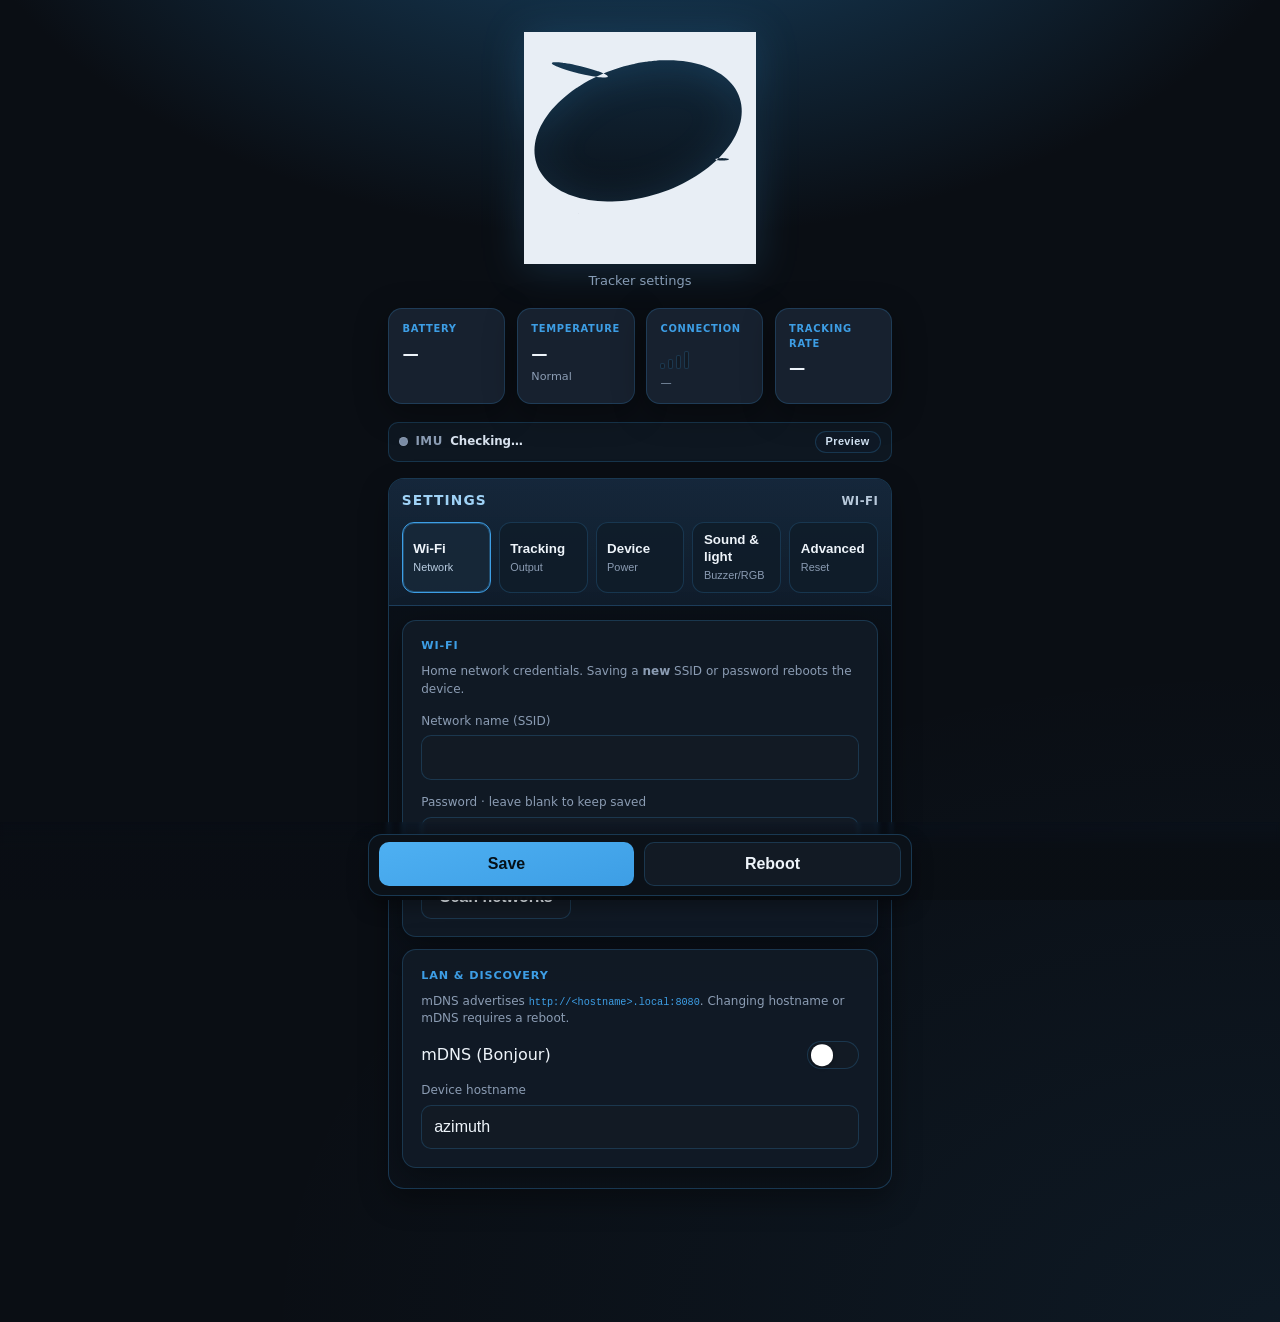
==== commit dbd2aa47: "Logo fix" ====
--- a/web/index.html
+++ b/web/index.html
@@ -10,7 +10,7 @@
 <body>
 <div class="wrap">
 <header class="brand">
-<div class="logo-wrap"><svg viewBox="0 0 679.66 768.31" fill="currentColor" role="img" aria-labelledby="azLogoTitle"><title id="azLogoTitle">Azimuth</title> <path fill-rule="evenodd" d="M337.12 0L332.32 0.99L328.01 3.29L324.46 6.67L321.96 10.89L316.52 22.29L311.07 33.7L305.62 45.1L300.17 56.5L294.12 69.16L288.08 81.82L282.03 94.47L275.99 107.13L250.23 161.06L224.47 214.99L198.7 268.91L172.93 322.83L158.06 327.49L143.08 332L128.09 336.52L113.18 341.24L113.65 341.8L114.91 342.27L116.4 342.72L117.54 343.19L119.11 343.76L120.68 344.43L122.26 344.8L123.86 344.52L134.92 341.17L146.02 337.94L157.17 334.87L168.36 331.98L167.4 334.56L166.11 337.27L164.72 340.01L163.48 342.69L161.5 347.02L159.5 351.08L156.64 354.16L152.08 355.57L128.52 362.54L104.99 369.77L81.8 377.89L59.21 387.55L58.6 388.14L59.23 388.37L60.37 388.45L61.3 388.64L62.96 389.58L64.16 391.06L64.8 392.87L64.78 394.78L79.22 387.5L95.58 380.4L111.3 374.48L123.8 370.74L116.95 375.17L109.91 380.36L104.81 386.7L103.64 390.42L103.76 394.57L104.08 395.31L104.46 395.8L104.98 395.94L105.77 395.64L105.72 390.31L107.84 385.57L111.62 381.36L116.57 377.64L128 371.49L138.15 366.76L142.2 365.1L146.31 363.53L150.48 362.16L154.65 361.09L150.99 368.9L147.14 376.77L143.42 384.61L140.11 392.27L154.11 390.91L168.11 389.53L182.1 388.08L196.08 386.53L207.24 385.2L218.38 383.81L229.52 382.36L240.65 380.84L247.04 379.94L253.43 379.03L259.81 378.09L266.19 377.14L269.2 376.73L271.11 375.22L272.43 372.93L273.66 370.16L278.3 360.85L282.63 350.99L287.21 341.44L292.59 333.08L284.94 325.74L276.83 318.52L268.59 311.34L260.54 304.11L255.54 299.69L255.36 299.14L256.32 299.33L260.35 300.94L265.07 302.41L279.7 307.23L294.34 312.16L308.97 317.01L323.58 321.57L324.47 317.35L325.48 312.98L326.32 308.68L326.67 304.69L320.75 305.67L314.84 306.69L308.93 307.74L303.03 308.83L303.4 308.06L303.76 307.25L304.11 306.44L304.49 305.67L310.28 304.77L316.13 303.94L321.94 303.07L327.63 302L330.32 289.67L330.76 284.52L326.15 284.37L313.66 287.03L319.47 274.17L325.66 261.25L331.96 248.3L338.09 235.38L343.36 245.99L348.52 256.82L353.67 267.7L358.85 278.49L347.91 280.32L345.51 281.25L344.63 282.62L345.75 287.97L348.05 298.95L352.79 298.55L357.66 297.85L362.57 297.05L367.42 296.38L367.76 297.06L368.1 297.79L368.4 298.51L368.62 299.17L363.77 299.73L358.92 300.27L354.07 300.85L349.24 301.51L348.95 303.74L349.49 306.45L350.28 309.3L350.74 311.93L352.01 318.68L353.4 321.19L356.5 320.7L362.88 318.46L374.97 314.46L387.07 310.44L399.16 306.43L411.26 302.42L413.79 301.6L416.34 300.73L418.87 299.89L421.35 299.15L412.15 307.35L402.93 315.54L393.72 323.73L384.52 331.94L386.99 337.47L389.62 343.12L392.38 348.66L395.23 353.88L402.54 352.35L409.84 350.8L417.14 349.24L424.44 347.66L444.09 343.32L463.7 338.84L483.29 334.24L502.86 329.57L503.69 329.36L504.57 329.19L505.4 328.97L506.09 328.56L505.12 326.47L504.13 324.39L503.14 322.31L502.15 320.24L500.02 315.62L497.61 310.91L495.39 306.26L493.82 301.81L503.76 300.57L513.73 299.13L523.7 298.04L533.68 297.87L552 300.89L562.82 304.76L565.68 306.97L566.97 309.35L566.81 311.87L565.29 314.51L558.61 320.11L547.76 326.01L516.92 338.15L479.44 349.8L442.01 359.86L393.99 370.75L400.83 376.87L407.7 382.96L414.57 389.06L421.4 395.18L407.38 390.59L393.29 385.91L379.19 381.21L365.15 376.54L354.76 378.5L350.92 380.93L349.84 386.3L347.71 397.09L344.83 410.41L344.57 413.44L345.43 414.67L351.46 413.66L364.84 411.19L395.66 405.11L426.34 398.32L456.84 390.76L487.11 382.35L513.23 374.49L550.96 361.41L592.92 344.82L631.72 326.42L647.62 317.06L659.96 307.89L667.81 299.1L669.76 294.93L670.24 290.93L669.14 287.14L666.34 283.57L661.72 280.27L655.17 277.25L635.82 272.16L607.35 268.53L608.19 269.26L609.03 270.04L609.85 270.84L610.63 271.64L631.14 273.45L647.69 276.84L659.63 281.7L663.67 284.65L666.3 287.93L667.46 291.52L667.06 295.42L665.02 299.61L661.25 304.08L648.22 313.79L627.32 324.44L599.05 335.37L570.13 344.47L540.8 352.24L511.29 359.21L527.64 353.29L544.31 347.15L561 340.75L577.39 334.03L576.22 333.59L574.8 333.07L573.38 332.55L572.21 332.12L568.55 333.33L564.84 334.53L561.13 335.71L557.45 336.85L552.67 338.22L553.66 337.14L565.31 329.22L572.16 323.12L577.15 316.12L578.35 312.39L578.37 308.57L576.98 304.72L573.93 300.88L571.58 299.05L568.97 297.6L566.24 296.39L563.5 295.28L568.07 295.19L572.69 295.18L577.32 295.24L581.93 295.34L602.07 297.44L609.48 299.68L614.28 302.71L615.82 306.56L613.49 311.23L606.65 316.74L594.65 323.1L592.07 324.31L590.02 325.12L589.8 325.89L592.73 327.02L606.45 319.31L614.71 312.76L618.08 307.27L617.18 302.76L612.59 299.13L604.9 296.29L582.59 292.6L555.02 290.95L526.91 290.59L488.08 290.8L484.07 282.6L483.6 280.69L484.28 279.74L489.38 279.2L500.03 277.93L520.25 275.65L540.5 273.67L560.79 272.16L581.11 271.32L583.06 269.62L583.84 268.62L583.32 267.6L581.35 265.84L555.05 264.8L528.72 264.4L502.4 264.69L476.1 265.71L451.72 214.67L423.59 155.76L395.57 97.11L371.53 46.83L367.05 37.46L362.56 28.09L358.08 18.71L353.59 9.34L350.69 5.28L346.73 2.26L342.09 0.44L337.12 0M578.58 52.03L577.78 52.47L577.08 53.1L576.54 53.85L576.21 54.67L573.58 55.01L571.8 56.59L571.27 58.86L572.4 61.28L571.25 63.62L571.81 65.95L573.63 67.54L576.23 67.68L577.54 69.84L579.83 70.55L582.14 69.85L583.52 67.73L586.14 67.52L587.94 65.88L588.47 63.55L587.25 61.24L588.46 58.93L587.94 56.59L586.15 54.96L583.54 54.77L582.87 53.3L581.68 52.32L580.18 51.88L578.58 52.03M125.37 61.35L110.42 64.3L96.89 70.94L85.3 80.63L76.14 92.71L64.56 91.39L50.58 89.82L37.53 90.65L32.41 92.79L28.78 96.51L29.21 101.68L32.32 106.19L37.43 110.11L43.86 113.51L57.91 118.99L69 123.13L69.62 131.11L71.3 138.71L77.48 152.57L86.85 164.29L98.72 173.44L112.36 179.58L127.09 182.3L142.21 181.15L149.7 179L157.01 175.73L164.79 171.01L171.75 165.18L177.78 158.39L182.77 150.78L192.78 151.99L202.87 153.06L212.96 153.44L223 152.56L226.59 151.36L229.01 149.44L230.61 144.28L228.46 138.75L223.22 134.52L215.84 130.58L208.21 127.14L200.42 124.06L192.56 121.19L191.12 120.73L190.33 119.86L190.01 118.66L189.95 117.17L187.99 105.36L183.65 94.39L177.24 84.54L169.09 76.07L159.51 69.25L148.81 64.34L137.33 61.62L125.37 61.35M54.86 101.23L59.16 101.61L63.45 102.03L67.74 102.52L72.02 103.12L70.28 109.88L68.68 111.7L65.11 110.25L57.45 107.26L50.67 104.33L45.59 102.05L44.81 101.29L45.8 100.86L54.86 101.23M194.33 133.38L199.7 135.43L205.04 137.58L210.28 139.93L215.38 142.58L209.48 142.49L203.56 142.18L197.65 141.68L191.79 140.99L188.96 140.71L187.71 140.12L187.66 138.72L188.43 135.99L189.06 132.85L189.9 131.85L191.47 132.28L194.33 133.38M464.54 96.11L463.28 99.5L461.91 103.19L460.54 106.89L459.28 110.32L449.07 114.01L445.62 115.81L449 117.62L459.27 121.34L462.95 131.47L464.77 134.85L466.62 131.47L470.36 121.32L480.47 117.66L483.84 115.85L480.48 114.01L470.36 110.27L468.94 106.63L467.57 102.95L466.22 99.28L464.83 95.62L464.71 95.67L464.64 95.81L464.59 95.97L464.54 96.11M532.79 134.39L522.76 136.77L514.32 140.69L507.45 145.9L502.1 152.16L498.25 159.22L495.85 166.83L494.88 174.74L495.3 182.71L497.08 190.5L500.18 197.84L504.56 204.5L510.2 210.23L517.05 214.78L525.09 217.91L534.28 219.36L544.59 218.9L553.84 216.17L561.61 212.07L567.94 206.82L572.86 200.64L576.4 193.75L578.58 186.37L579.44 178.73L579.02 171.05L577.33 163.53L574.41 156.42L570.29 149.92L565.01 144.25L558.58 139.65L551.05 136.32L542.45 134.5L532.79 134.39M26.56 155.33L25.82 157.25L25.14 159.23L24.39 161.16L23.45 162.94L19.76 164.42L14.17 166.29L10.2 168.08L9.91 168.8L11.34 169.33L14.45 170.5L17.59 171.63L20.72 172.79L23.76 174.06L27.47 184.21L29.33 187.43L31.15 183.93L34.78 173.92L44.01 170.51L48.61 168.92L46.9 167.3L37.16 163.77L34.12 161.1L32.35 157.03L31.04 152.5L29.4 148.41L28.63 149.76L27.92 151.59L27.25 153.56L26.56 155.33M70.72 216.78L62.14 220.03L56.54 225.75L53.76 232.98L53.67 240.77L56.12 248.16L60.95 254.2L68.02 257.93L77.18 258.4L85.92 255.16L91.64 249.45L94.48 242.22L94.59 234.44L92.13 227.05L87.23 221.01L80.04 217.27L70.72 216.78M164.31 222.35L162.81 223.67L162.12 225.55L161.74 227.61L161.15 229.46L155.37 228.17L152.34 229.76L152.54 233.23L156.48 237.62L154.64 239.34L152.8 241.27L151.88 243.45L152.79 245.89L154.68 247.12L156.85 247.01L159.11 246.3L161.26 245.72L161.81 248.35L162.65 251L164.23 252.82L166.96 252.99L168.75 251.82L169.63 249.92L170.07 247.71L170.57 245.65L176.31 247.02L179.41 245.41L179.26 241.89L175.25 237.58L179.29 233.23L179.45 229.75L176.35 228.16L170.56 229.49L169.98 226.7L168.98 223.99L167.21 222.25L164.31 222.35M593.57 254.93L592.33 255.91L591.75 257.37L591.4 258.94L590.84 260.3L586.35 259.48L583.77 261.23L583.68 264.39L586.69 267.81L583.66 271.3L583.78 274.46L586.43 276.19L590.99 275.37L591.57 277.75L592.67 279.87L594.43 281.11L596.97 280.84L598.22 279.84L598.88 278.43L599.26 276.86L599.67 275.37L604.2 276.19L606.88 274.48L607.04 271.33L604 267.86L606.98 264.36L606.9 261.21L604.3 259.49L599.71 260.29L599.09 257.87L597.93 255.73L596.13 254.53L593.57 254.93M332.37 298.81L330.91 305.84L329.49 312.91L328.04 319.95L326.49 326.9L312.85 322.45L299.23 317.95L285.61 313.43L271.99 308.92L282.65 318.48L293.4 328.05L304.18 337.6L314.95 347.12L304.72 356.28L293.4 366.22L282.21 376.13L272.35 385.18L284.9 381.09L297.42 376.93L309.94 372.77L322.48 368.64L323.5 368.33L324.52 367.97L325.54 367.65L326.54 367.4L326.99 369.46L327.42 371.53L327.84 373.6L328.28 375.67L329.85 383.26L331.41 390.85L332.97 398.44L334.53 406.04L336.92 417.78L338.13 421.85L339.34 418.04L341.77 406.17L343.76 396.51L345.74 386.85L347.74 377.19L349.74 367.53L351.78 367.94L353.94 368.63L356.12 369.41L358.26 370.07L369.68 373.86L381.1 377.66L392.52 381.45L403.96 385.18L394.16 376.14L382.96 366.22L371.62 356.26L361.41 347.13L371.71 337.96L382.98 327.96L394.21 318L404.41 308.91L400.2 310.28L395.98 311.68L391.76 313.08L387.54 314.48L378.09 317.59L368.62 320.8L359.16 323.92L349.74 326.76L347.73 317.09L345.74 307.41L343.75 297.74L341.76 288.06L340.87 283.77L339.99 279.47L339.09 275.18L338.17 270.92L336.68 277.87L335.23 284.85L333.8 291.83L332.37 298.81M580.9 322.18L579.73 325.14L577.48 326.88L574.62 328.01L571.66 329.13L573.46 329.87L575.49 330.63L577.54 331.36L579.4 332.05L581.37 337.43L582.38 339.21L583.39 337.42L585.32 332.07L589.85 330.41L592.37 329.49L591.69 328.5L586.64 326.64L584.53 324.34L583.36 320.66L582.4 318.85L580.9 322.18M103.44 333.2L102.59 335.49L101.72 337.85L100.85 340.22L99.99 342.52L91.5 345.6L88.68 347.15L91.51 348.68L99.98 351.74L103.01 360.08L104.57 363.01L106.13 360.33L109.2 351.85L112.24 350.63L115.35 349.49L118.46 348.36L121.52 347.18L118.48 345.93L115.36 344.83L112.27 343.68L109.31 342.33L107.79 338.83L106.24 333.93L104.76 330.95L103.44 333.2M82.41 351.84L63.72 359.04L45.18 366.83L27.45 376.09L11.16 387.72L5.03 395.4L2.87 402.53L4.02 409.02L7.83 414.77L13.65 419.7L20.83 423.72L36.65 428.72L56.32 432.17L76.14 434.44L116.05 436.14L156.09 435.27L195.97 433.28L225.33 430.88L254.62 427.81L283.85 424.13L313 419.91L317.87 419.15L322.75 418.39L327.62 417.61L332.5 416.83L332.45 415.7L332.21 414.45L331.9 413.18L331.67 411.95L330.5 406.17L329.31 400.4L328.12 394.62L326.94 388.84L326.5 386.67L326.18 384.94L325.25 384.05L322.95 384.4L294.2 389.26L265.41 393.93L236.58 398.3L207.68 402.25L184.23 404.59L160.53 406.1L136.96 405.29L125.34 403.55L113.9 400.66L112.26 401.79L114.1 403.1L124.37 405.9L136.89 408.27L143.89 409.41L122.82 410.8L93.63 412.23L65.77 411.33L55.29 409.28L48.68 405.76L46.17 405.58L44.13 404.4L42.74 402.45L42.19 400L40.26 404.13L40.08 408.49L41.48 412.63L44.32 416.11L38.03 415.07L31.77 413.78L25.65 412.01L19.78 409.53L15.64 406.37L14.36 402.84L15.35 399.11L18.02 395.35L25.97 388.33L33.42 383.09L47.57 374.91L62.25 367.72L77.28 361.26L92.49 355.27L95.32 354.18L95.63 353.47L94.11 352.82L91.45 351.89L89.16 350.97L86.93 350.63L84.7 350.91L82.41 351.84M529.89 385.13L502.97 391.75L475.9 398.03L448.84 404.15L421.93 410.33L435.14 438.13L448.37 465.91L461.63 493.68L474.89 521.45L495.2 564.57L503.17 579.01L511.71 590.17L522.35 599.14L536.62 607.01L556.02 614.87L582.1 623.8L592.6 627.61L603.1 631.41L613.59 635.22L624.09 639.02L631.3 639.98L638.06 637.62L643.2 632.64L645.52 625.74L642.93 614.82L638.13 604.2L632.59 593.75L627.79 583.31L618.08 562.98L608.36 542.64L598.65 522.3L588.93 501.96L579.2 481.59L569.47 461.21L559.74 440.84L550.01 420.47L546 412.07L541.99 403.68L537.98 395.28L533.98 386.88L533.36 385.49L532.56 384.74L531.44 384.63L529.89 385.13M52.68 387.36L51.67 387.74L50.79 388.39L50.15 389.26L49.84 390.3L47.19 390.43L45.32 392.05L44.75 394.4L46.02 396.72L44.79 399.1L45.3 401.46L47.1 403.1L49.74 403.32L51.18 405.5L53.51 406.2L55.82 405.42L57.19 403.19L59.8 403.15L61.62 401.47L62.14 399.04L60.85 396.77L62.15 394.46L61.63 392.09L59.8 390.44L57.14 390.27L56.54 388.92L55.49 387.91L54.16 387.35L52.68 387.36M107.5 394.62L107.37 394.96L107.09 395.71L106.81 396.46L106.68 396.8L103.7 397.88L102.81 398.46L103.86 399.07L106.72 400.23L107.17 401.24L107.54 402.53L107.97 403.63L108.6 404.07L108.98 403.07L109.32 402.03L109.71 401.03L110.23 400.12L111.32 399.64L112.86 399.14L113.99 398.66L113.87 398.21L110.37 396.5L108.97 393.98L108.42 392.68L107.5 394.62M615.1 412.54L610.73 413.7L607.17 416.22L604.4 419.65L602.4 423.56L594.16 425.67L592.49 427.15L592.31 428.72L595.87 431.59L603.86 433.15L606.2 436.54L609.29 438.95L616.7 440.87L624.12 438.93L627.21 436.52L629.56 433.15L637.72 431.52L641.11 428.6L640.78 427.02L638.99 425.54L630.64 423.52L628.55 418.77L624.92 415.12L620.27 412.92L615.1 412.54M602.48 427.4L602.66 429.59L602.03 430.19L600.66 429.9L598.65 429.47L595.66 428.43L596.65 427.5L599.59 426.79L602.48 426.39L602.48 426.54L602.48 426.89L602.48 427.24L602.48 427.4M633.9 426.84L637.58 427.95L636.99 428.86L634.1 429.62L630.85 430.26L630.71 429.44L630.81 428.42L630.96 427.34L630.92 426.35L631.67 426.44L632.42 426.56L633.17 426.69L633.9 426.84M232.58 443.07L202.01 446.71L171.4 449.93L140.74 452.65L110.03 454.82L91.49 493.43L71.27 535.7L51.14 577.86L32.85 616.15L31.61 619.04L30.89 622.09L30.76 625.21L31.29 628.31L34.13 634.02L39.01 638.09L45.05 640.01L51.39 639.29L62.11 635.41L72.83 631.53L83.55 627.66L94.28 623.78L109.07 618.33L124.06 613.23L138.78 607.56L152.77 600.38L162.95 591.64L171.43 581.41L178.58 570.04L184.79 557.89L195.88 532.61L207.69 508.35L215.54 491.94L223.38 475.52L231.23 459.11L239.07 442.69L237.84 442.38L236.11 442.57L234.24 442.91L232.58 443.07M366.56 443.68L359.34 445.32L353.22 448.09L348.19 451.81L344.23 456.3L341.32 461.39L339.44 466.9L338.7 478.49L341.86 489.66L344.86 494.65L348.78 499.01L353.6 502.57L359.3 505.14L365.87 506.55L373.28 506.64L380.45 504.97L386.53 502.18L391.52 498.46L395.46 493.98L398.35 488.9L400.21 483.4L400.94 471.85L397.79 460.71L394.81 455.73L390.91 451.38L386.12 447.82L380.45 445.24L373.93 443.8L366.56 443.68M657.57 474.28L657.15 475.43L656.21 477.97L655.27 480.51L654.84 481.67L644.67 485.41L641.31 487.26L644.7 489.09L654.81 492.75L658.53 503.02L660.32 506.43L662.12 502.99L665.84 492.75L675.02 489.34L679.66 487.76L677.98 486.13L668.24 482.6L665.41 480.34L663.78 476.77L662.61 472.74L661.16 469.1L660.28 467.54L659.37 469.11L658.46 471.97L657.57 474.28M47.38 475.45L42.54 477.6L39.57 481.12L38.33 485.45L38.66 490L40.44 494.2L43.53 497.47L47.79 499.24L53.07 498.92L57.72 496.7L60.58 493.2L61.77 488.94L61.44 484.48L59.7 480.36L56.69 477.12L52.54 475.3L47.38 475.45M407.03 531.8L406.31 532.26L405.74 532.88L405.29 533.6L404.95 534.38L403.28 534.33L401.75 534.91L400.6 536.05L400.04 537.65L400.03 538.54L400.27 539.36L400.69 540.12L401.18 540.82L400.04 543.2L400.58 545.51L402.38 547.11L405.01 547.35L406.41 549.5L408.69 550.17L410.98 549.41L412.41 547.28L413.78 547.4L415.1 547.08L416.21 546.32L416.98 545.16L417.3 543.98L417.13 542.83L416.7 541.73L416.2 540.69L417.27 538.41L416.67 536.09L414.85 534.5L412.32 534.46L411.63 532.9L410.33 531.88L408.71 531.49L407.03 531.8M225.38 549.39L224.09 552.86L222.68 556.68L221.26 560.51L219.96 564.02L209.92 567.66L206.47 569.47L209.75 571.33L219.86 575.07L223.66 585.21L225.49 588.61L227.28 585.23L230.99 575.04L241.11 571.36L244.55 569.56L241.23 567.73L231.05 563.99L229.6 560.35L228.27 556.58L226.9 552.87L225.38 549.39M17.86 710.77L13.4 724.59L8.94 738.42L4.48 752.24L0 766.06L4.82 766.04L10.66 766.02L16.49 766L21.31 765.98L23.12 760.17L25.04 754L26.95 747.84L28.73 742.08L36.07 742.08L44.95 742.08L53.83 742.08L61.17 742.08L63 747.84L65 754.01L67 760.18L68.88 765.98L74.25 765.94L80.28 766.08L86.18 766.1L91.17 765.72L82.92 740.07L73.81 711.76L64.68 683.38L56.36 657.5L51.53 657.5L45.7 657.5L39.87 657.5L35.05 657.5L32.37 665.83L26.46 684.14L20.55 702.45L17.86 710.77M46 688.95L48.74 697.84L51.44 706.74L54.12 715.64L56.83 724.54L53.09 725.01L48.89 725.02L44.57 724.9L40.45 724.95L38.78 724.93L37.09 724.93L35.41 724.91L33.79 724.81L35.07 720.35L36.4 715.89L37.75 711.43L39.08 706.98L40.41 702.82L42.11 696.18L44.02 690.44L45.01 688.95L46 688.95M102.88 666.95L102.88 668.43L102.88 671.68L102.88 674.93L102.88 676.41L113.82 676.43L127.04 676.45L140.27 676.47L151.21 676.48L139.69 692.48L125.78 711.83L111.86 731.17L100.35 747.16L100.35 751.44L100.35 756.61L100.35 761.78L100.35 766.05L117.71 766.05L138.7 766.05L159.68 766.05L177.04 766.05L177.04 761.77L177.04 756.6L177.04 751.42L177.04 747.14L164.85 747.12L151.51 747.16L138.24 747.16L126.28 747.01L138.13 730.25L151.2 711.8L164.31 693.29L176.3 676.38L176.3 672.11L176.3 666.94L176.3 661.77L176.3 657.5L159.68 657.5L139.59 657.5L119.5 657.5L102.88 657.5L102.88 658.97L102.88 662.22L102.88 665.48L102.88 666.95M193.57 666.95L193.57 668.43L193.57 671.68L193.57 674.93L193.57 676.41L199.8 676.41L207.34 676.41L214.88 676.41L221.12 676.41L221.12 692.42L221.12 711.78L221.12 731.13L221.12 747.14L214.88 747.14L207.34 747.14L199.8 747.14L193.57 747.14L193.57 751.42L193.57 756.6L193.57 761.77L193.57 766.05L210.86 766.05L231.77 766.05L252.67 766.05L269.96 766.05L269.96 761.77L269.96 756.6L269.96 751.42L269.96 747.14L263.69 747.14L256.11 747.14L248.53 747.14L242.26 747.14L242.26 731.13L242.26 711.77L242.26 692.42L242.26 676.41L248.53 676.41L256.11 676.41L263.69 676.41L269.96 676.41L269.96 672.13L269.96 666.95L269.96 661.78L269.96 657.5L252.67 657.5L231.76 657.5L210.86 657.5L193.57 657.5L193.57 658.97L193.57 662.22L193.57 665.48L193.57 666.95M284.55 711.78L284.55 720.26L284.55 738.91L284.55 757.57L284.55 766.05L289.1 766.05L294.61 766.05L300.11 766.05L304.66 766.05L304.64 748.32L304.73 728.78L304.57 709.28L303.77 691.63L304.83 691.94L306.11 693.73L307.37 695.92L308.39 697.4L311.57 702.36L315.47 708.48L319.39 714.62L322.61 719.67L323.48 719.67L324.54 719.67L325.59 719.67L326.46 719.67L329.76 714.26L333.64 707.91L337.51 701.6L340.76 696.28L341.65 694.92L342.48 693.38L343.44 692.04L344.74 691.28L344.07 709.5L343.92 728.58L343.99 747.71L343.97 766.05L348.79 766.05L354.62 766.05L360.45 766.05L365.26 766.05L365.26 741.48L365.26 711.77L365.26 682.07L365.26 657.5L360.39 657.5L354.51 657.5L348.62 657.5L343.75 657.5L339.27 664.75L334.47 672.71L329.61 680.59L325 687.57L320.35 680.6L315.45 672.7L310.59 664.73L306.09 657.5L301.21 657.5L295.32 657.5L289.43 657.5L284.55 657.5L284.55 665.98L284.55 684.64L284.55 703.29L284.55 711.78M379.12 694.61L379.2 710.59L378.82 726.99L380.73 742.79L383.4 750.16L387.67 757L394.09 762.04L401.61 765.61L409.85 767.71L418.42 768.31L426.94 767.4L435.03 764.96L442.29 760.97L448.35 755.42L454.05 744.82L456.34 733.12L456.72 720.93L456.69 708.89L456.75 697.91L456.71 683.34L456.67 668.69L456.7 657.5L452.15 657.5L446.65 657.5L441.15 657.5L436.6 657.5L436.57 670.67L436.56 686.42L436.55 702.09L436.51 715.03L436.59 726.75L434.36 738.45L431.88 743.29L428.23 746.93L423.19 748.95L416.58 748.97L410.97 747.91L406.81 745.38L403.88 741.68L401.97 737.11L400.42 726.59L400.48 716.23L400.44 703.01L400.43 686.99L400.43 670.91L400.4 657.5L395.58 657.5L389.76 657.5L383.93 657.5L379.11 657.5L379.11 663.3L379.11 676.06L379.12 688.81L379.12 694.61M468.46 675.44L468.46 678.24L468.46 684.41L468.46 690.58L468.46 693.38L472.34 693.38L477.02 693.38L481.71 693.38L485.59 693.38L485.59 689.14L485.59 684L485.59 678.87L485.59 674.62L488.96 674.62L493.03 674.62L497.11 674.62L500.48 674.62L500.48 691.44L500.48 711.78L500.48 732.11L500.48 748.93L496.47 748.93L491.62 748.93L486.77 748.93L482.76 748.93L482.76 752.81L482.76 757.49L482.76 762.18L482.76 766.05L495.53 766.05L510.98 766.05L526.42 766.05L539.19 766.05L539.19 762.18L539.19 757.49L539.19 752.8L539.19 748.93L535.22 748.93L530.41 748.93L525.6 748.93L521.62 748.93L521.62 732.11L521.62 711.77L521.62 691.44L521.62 674.62L524.96 674.62L528.99 674.62L533.03 674.62L536.36 674.62L536.36 678.87L536.36 684L536.36 689.14L536.36 693.38L540.24 693.38L544.93 693.38L549.61 693.38L553.49 693.38L553.49 685.26L553.49 675.44L553.49 665.62L553.49 657.5L534.24 657.5L510.97 657.5L487.71 657.5L468.46 657.5L468.46 660.3L468.46 666.47L468.46 672.64L468.46 675.44M565.25 711.78L565.25 720.26L565.25 738.91L565.25 757.57L565.25 766.05L570.07 766.05L575.9 766.05L581.73 766.05L586.55 766.05L586.55 755.77L586.55 743.34L586.55 730.92L586.55 720.64L594.47 720.64L604.05 720.64L613.62 720.64L621.54 720.64L621.54 730.92L621.54 743.35L621.54 755.77L621.54 766.05L626.36 766.05L632.19 766.05L638.02 766.05L642.84 766.05L642.84 741.48L642.84 711.77L642.84 682.07L642.84 657.5L638.02 657.5L632.19 657.5L626.36 657.5L621.54 657.5L621.54 667.51L621.54 679.61L621.54 691.71L621.54 701.72L613.62 701.72L604.04 701.72L594.47 701.72L586.55 701.72L586.55 691.71L586.55 679.61L586.55 667.51L586.55 657.5L581.73 657.5L575.9 657.5L570.07 657.5L565.25 657.5L565.25 665.98L565.25 684.64L565.25 703.29L565.25 711.78"/></svg></div>
+<div class="logo-wrap"><svg viewBox="0 0 2560 2560" fill="currentColor" role="img" aria-labelledby="azLogoTitle"><title id="azLogoTitle">Azimuth</title> <path fill-rule="evenodd" d="M0 0L0 2560L2560 2560L2560 0L0 0M1288.34 871.15L1329.67 1072.16L1524.42 1007.45L1371.01 1143.75L1524.42 1280.05L1329.67 1215.34L1288.34 1416.35L1247.01 1215.34L1052.26 1280.05L1205.67 1143.75L1052.26 1007.45L1247.01 1072.16L1288.34 871.15M1288.34 871.15L1329.67 1072.16L1524.42 1007.45L1371.01 1143.75L1524.42 1280.05L1329.67 1215.34L1288.34 1416.35L1247.01 1215.34L1052.26 1280.05L1205.67 1143.75L1052.26 1007.45L1247.01 1072.16L1288.34 871.15M1252.65 1205.56L1084.51 1261.43L1216.97 1143.75L1084.51 1026.07L1252.65 1081.94L1288.34 908.39L1324.03 1081.94L1492.17 1026.07L1359.71 1143.75L1492.17 1261.43L1324.03 1205.56L1288.34 1379.12L1252.65 1205.56M1288.34 1453.59L1335.32 1225.12L1556.67 1298.67L1382.3 1143.75L1556.67 988.83L1335.32 1062.38L1288.34 833.91L1241.36 1062.38L1020.01 988.83L1194.38 1143.75L1020.01 1298.67L1241.36 1225.12L1288.34 1453.59M1252.65 1205.56L1084.51 1261.43L1216.97 1143.75L1084.51 1026.07L1252.65 1081.94L1288.34 908.39L1324.03 1081.94L1492.17 1026.07L1359.71 1143.75L1492.17 1261.43L1324.03 1205.56L1288.34 1379.12L1252.65 1205.56M1288.34 1453.59L1335.32 1225.12L1556.67 1298.67L1382.3 1143.75L1556.67 988.83L1335.32 1062.38L1288.34 833.91L1241.36 1062.38L1020.01 988.83L1194.38 1143.75L1020.01 1298.67L1241.36 1225.12L1288.34 1453.59M2042.59 1095.33L2059.29 1101.5L2055.56 1103.1L2051.83 1104.7L2048.11 1106.29L2044.38 1107.87L1981.4 1132.92L1917.94 1156.83L1854.04 1179.56L1789.71 1201.1L1724.99 1221.41L1659.9 1240.47L1594.47 1258.26L1528.72 1274.75L1411 1300.66L1292.7 1324.12L1173.88 1344.92L1054.6 1362.84L934.91 1377.66L814.86 1389.17L694.51 1397.14L573.91 1401.36L527.86 1400.68L481.75 1398.66L435.75 1394.2L390.01 1386.18L381.91 1384.07L373.89 1381.7L365.93 1378.93L358.03 1375.62L351.24 1372.13L344.39 1367.81L338.03 1362.51L332.7 1356.11L328.07 1346.44L326.73 1336.16L328.49 1325.9L333.14 1316.29L333.55 1315.67L333.96 1315.07L334.37 1314.48L334.78 1313.9L334.69 1316.54L335.03 1319.2L335.81 1321.83L337.04 1324.4L340.43 1328.64L344.74 1331.5L349.7 1332.85L354.99 1332.6L357.42 1337.31L361.07 1340.92L365.7 1343.23L371.07 1344.05L372.47 1343.99L373.84 1343.84L375.16 1343.58L376.45 1343.23L378.4 1343.83L380.4 1344.39L382.43 1344.93L384.51 1345.44L394.72 1347.55L405.01 1349.17L415.41 1350.41L425.94 1351.38L462.51 1353.15L499.18 1353.32L535.88 1352.33L572.54 1350.65L661.7 1344.46L750.66 1336.18L839.43 1326.06L928.04 1314.41L1104.81 1287.61L1281.08 1258.03L1339.27 1247.76L1398.69 1237.03L1458 1226.05L1515.91 1215.04L1633.24 1192.61L1750.6 1169.77L1867.38 1144.38L1925.38 1130.07L1983.01 1114.32L1997.98 1109.8L2012.91 1105.15L2027.79 1100.33L2042.59 1095.33M2042.59 1095.33L2059.29 1101.5L2055.56 1103.1L2051.83 1104.7L2048.11 1106.29L2044.38 1107.87L1981.4 1132.92L1917.94 1156.83L1854.04 1179.56L1789.71 1201.1L1724.99 1221.41L1659.9 1240.47L1594.47 1258.26L1528.72 1274.75L1411 1300.66L1292.7 1324.12L1173.88 1344.92L1054.6 1362.84L934.91 1377.66L814.86 1389.17L694.51 1397.14L573.91 1401.36L527.86 1400.68L481.75 1398.66L435.75 1394.2L390.01 1386.18L381.91 1384.07L373.89 1381.7L365.93 1378.93L358.03 1375.62L351.24 1372.13L344.39 1367.81L338.03 1362.51L332.7 1356.11L328.07 1346.44L326.73 1336.16L328.49 1325.9L333.14 1316.29L333.55 1315.67L333.96 1315.07L334.37 1314.48L334.78 1313.9L334.69 1316.54L335.03 1319.2L335.81 1321.83L337.04 1324.4L340.43 1328.64L344.74 1331.5L349.7 1332.85L354.99 1332.6L357.42 1337.31L361.07 1340.92L365.7 1343.23L371.07 1344.05L372.47 1343.99L373.84 1343.84L375.16 1343.58L376.45 1343.23L378.4 1343.83L380.4 1344.39L382.43 1344.93L384.51 1345.44L394.72 1347.55L405.01 1349.17L415.41 1350.41L425.94 1351.38L462.51 1353.15L499.18 1353.32L535.88 1352.33L572.54 1350.65L661.7 1344.46L750.66 1336.18L839.43 1326.06L928.04 1314.41L1104.81 1287.61L1281.08 1258.03L1339.27 1247.76L1398.69 1237.03L1458 1226.05L1515.91 1215.04L1633.24 1192.61L1750.6 1169.77L1867.38 1144.38L1925.38 1130.07L1983.01 1114.32L1997.98 1109.8L2012.91 1105.15L2027.79 1100.33L2042.59 1095.33M2190.89 1007.51L2190.75 1014.85L2188.27 1021.93L2183.96 1028.66L2178.31 1034.99L2165.08 1046.09L2152.65 1054.66L2141.95 1061.14L2131.08 1067.31L2120.08 1073.2L2108.96 1078.84L2097.04 1074.43L2103.52 1071.61L2109.98 1068.72L2116.4 1065.76L2122.79 1062.71L2132.71 1057.69L2142.45 1052.38L2151.96 1046.68L2161.17 1040.51L2166.93 1036.18L2172.41 1031.49L2177.39 1026.35L2181.63 1020.67L2183.21 1017.71L2184.31 1014.67L2184.83 1011.62L2184.69 1008.62L2183.79 1005.76L2182.25 1003.07L2180.17 1000.59L2177.67 998.35L2171.71 994.47L2165.25 991.36L2158.48 988.84L2151.6 986.75L2140.81 984.14L2129.91 982.07L2118.92 980.44L2107.88 979.15L2070.68 976.66L2033.4 976.13L1996.1 977.13L1958.83 979.19L1899.27 984.32L1839.87 991.12L1780.62 999.13L1721.48 1007.91L1603.46 1026.5L1485.51 1045.18L1367.55 1063.75L1249.46 1081.97L1101.69 1104.74L954.21 1129.92L880.82 1144.24L807.78 1160.16L735.19 1178.02L663.15 1198.14L606.23 1215.68L549.7 1234.8L494.04 1256.09L439.72 1280.14L431.41 1284.26L423.18 1288.48L415.05 1292.84L407.07 1297.33L407.46 1294.28L407.28 1291.18L406.5 1288.09L405.11 1285.09L401.72 1280.85L397.4 1278L392.45 1276.64L387.16 1276.89L387.02 1276.51L386.88 1276.14L386.73 1275.77L386.58 1275.4L410.72 1263.7L435.38 1253.17L460.37 1243.46L485.5 1234.23L549.7 1212.9L614.3 1192.77L744.38 1155.27L875.11 1120.04L1005.89 1085.38L1108.05 1059.53L1210.85 1036.32L1314.25 1015.95L1418.17 998.62L1522.56 984.53L1627.35 973.88L1732.48 966.86L1837.89 963.69L1898.14 963.03L1958.4 963.23L2018.61 964.87L2078.75 968.52L2091.49 969.83L2107.44 971.63L2143.3 977.78L2160.35 982.64L2174.91 989.04L2180.82 992.9L2185.57 997.25L2188.98 1002.11L2190.89 1007.51M2190.89 1007.51L2190.75 1014.85L2188.27 1021.93L2183.96 1028.66L2178.31 1034.99L2165.08 1046.09L2152.65 1054.66L2141.95 1061.14L2131.08 1067.31L2120.08 1073.2L2108.96 1078.84L2097.04 1074.43L2103.52 1071.61L2109.98 1068.72L2116.4 1065.76L2122.79 1062.71L2132.71 1057.69L2142.45 1052.38L2151.96 1046.68L2161.17 1040.51L2166.93 1036.18L2172.41 1031.49L2177.39 1026.35L2181.63 1020.67L2183.21 1017.71L2184.31 1014.67L2184.83 1011.62L2184.69 1008.62L2183.79 1005.76L2182.25 1003.07L2180.17 1000.59L2177.67 998.35L2171.71 994.47L2165.25 991.36L2158.48 988.84L2151.6 986.75L2140.81 984.14L2129.91 982.07L2118.92 980.44L2107.88 979.15L2070.68 976.66L2033.4 976.13L1996.1 977.13L1958.83 979.19L1899.27 984.32L1839.87 991.12L1780.62 999.13L1721.48 1007.91L1603.46 1026.5L1485.51 1045.18L1367.55 1063.75L1249.46 1081.97L1101.69 1104.74L954.21 1129.92L880.82 1144.24L807.78 1160.16L735.19 1178.02L663.15 1198.14L606.23 1215.68L549.7 1234.8L494.04 1256.09L439.72 1280.14L431.41 1284.26L423.18 1288.48L415.05 1292.84L407.07 1297.33L407.46 1294.28L407.28 1291.18L406.5 1288.09L405.11 1285.09L401.72 1280.85L397.4 1278L392.45 1276.64L387.16 1276.89L387.02 1276.51L386.88 1276.14L386.73 1275.77L386.58 1275.4L410.72 1263.7L435.38 1253.17L460.37 1243.46L485.5 1234.23L549.7 1212.9L614.3 1192.77L744.38 1155.27L875.11 1120.04L1005.89 1085.38L1108.05 1059.53L1210.85 1036.32L1314.25 1015.95L1418.17 998.62L1522.56 984.53L1627.35 973.88L1732.48 966.86L1837.89 963.69L1898.14 963.03L1958.4 963.23L2018.61 964.87L2078.75 968.52L2091.49 969.83L2107.44 971.63L2143.3 977.78L2160.35 982.64L2174.91 989.04L2180.82 992.9L2185.57 997.25L2188.98 1002.11L2190.89 1007.51M2046.44 992.93L2053.45 999.88L2058.83 1008.3L2062.06 1017.72L2062.67 1027.67L2060.76 1037.8L2056.5 1047.82L2050.14 1057.67L2041.96 1067.32L2032.22 1076.73L2021.2 1085.86L1996.37 1103.12L1969.62 1118.76L1943.09 1132.47L1918.92 1143.93L1908.39 1148.71L1899.26 1152.81L1823.04 1182.49L1745.85 1209.3L1667.81 1233.46L1589.04 1255.18L1509.68 1274.65L1429.85 1292.1L1349.67 1307.73L1269.28 1321.75L1194.83 1332.81L1120.05 1341.72L1045.03 1348.38L969.84 1352.71L894.57 1354.6L819.28 1353.96L744.07 1350.69L669.01 1344.68L644.02 1341.58L619.15 1337.7L594.55 1332.45L570.39 1325.2L567.35 1324.02L564.24 1322.75L561.11 1321.4L557.97 1319.94L558.41 1318.53L565.55 1316.27L567.3 1316.97L569.06 1317.64L570.84 1318.28L572.62 1318.89L596.37 1325.16L620.68 1329.23L645.27 1331.66L669.86 1333.05L707.02 1333.49L744.17 1332.42L781.27 1330.13L818.3 1326.89L892.13 1318.34L965.75 1308.06L1039.21 1296.75L1112.57 1285.12L1161.11 1277.27L1210.13 1268.98L1259.14 1260.36L1307.61 1251.51L1452.88 1223.08L1525.35 1207.78L1597.56 1191.36L1669.4 1173.53L1740.77 1154.01L1811.55 1132.5L1881.65 1108.72L1909.84 1098.06L1937.76 1086.67L1965.1 1074.1L1991.56 1059.92L2000.79 1054.16L2009.66 1048L2017.9 1041.19L2025.26 1033.49L2026.47 1031.95L2027.51 1030.37L2028.41 1028.76L2029.21 1027.15L2029.68 1025.9L2029.98 1024.83L2030.13 1023.9L2030.17 1023.06L2030.07 1022.21L2029.79 1021.23L2029.29 1020.13L2028.52 1018.87L2025.66 1015.69L2022.2 1012.79L2018.34 1010.19L2014.29 1007.93L2006.56 1004.32L1998.61 1001.23L1990.45 998.54L1982.08 996.15L1955.06 990.39L1927.78 986.09L1872.72 981.12L1817.32 979.77L1762.01 980.56L1687.64 984.75L1613.53 992.14L1539.72 1002.26L1466.27 1014.67L1421.8 1023.04L1373.92 1032.51L1323.75 1042.77L1272.42 1053.48L1170.72 1075.01L1122.6 1085.18L1077.79 1094.52L1005.12 1109.95L932.42 1125.48L859.9 1141.8L787.74 1159.62L751.9 1169.52L716.32 1180.32L681.12 1192.29L646.45 1205.69L623.87 1215.62L601.69 1226.52L580.36 1238.88L560.33 1253.14L551.65 1260.97L543.72 1270.1L538.34 1280.32L537.18 1285.77L537.34 1291.42L537.83 1293.29L538.49 1295.09L539.3 1296.82L540.26 1298.48L539.81 1299.92L535.06 1301.41L533.93 1299.35L532.96 1297.18L532.16 1294.9L531.54 1292.52L531.27 1285.18L533.01 1277.81L536.54 1270.45L541.62 1263.14L548.04 1255.93L555.56 1248.87L573.02 1235.36L592.2 1222.95L611.29 1211.99L628.47 1202.85L635.79 1199.07L641.95 1195.88L690.17 1172.98L738.95 1151.47L788.27 1131.3L838.08 1112.47L888.35 1094.95L939.06 1078.72L990.15 1063.75L1041.6 1050.03L1093.38 1037.53L1145.44 1026.23L1197.76 1016.11L1250.3 1007.15L1303.03 999.33L1355.9 992.62L1461.96 982.46L1561.68 974.67L1661.53 967.79L1761.48 962.85L1861.53 960.9L1882.12 961.27L1905.97 961.95L1931.81 963.32L1958.36 965.72L1984.37 969.53L2008.57 975.09L2029.68 982.77L2038.69 987.52L2046.44 992.93M2046.44 992.93L2053.45 999.88L2058.83 1008.3L2062.06 1017.72L2062.67 1027.67L2060.76 1037.8L2056.5 1047.82L2050.14 1057.67L2041.96 1067.32L2032.22 1076.73L2021.2 1085.86L1996.37 1103.12L1969.62 1118.76L1943.09 1132.47L1918.92 1143.93L1908.39 1148.71L1899.26 1152.81L1823.04 1182.49L1745.85 1209.3L1667.81 1233.46L1589.04 1255.18L1509.68 1274.65L1429.85 1292.1L1349.67 1307.73L1269.28 1321.75L1194.83 1332.81L1120.05 1341.72L1045.03 1348.38L969.84 1352.71L894.57 1354.6L819.28 1353.96L744.07 1350.69L669.01 1344.68L644.02 1341.58L619.15 1337.7L594.55 1332.45L570.39 1325.2L567.35 1324.02L564.24 1322.75L561.11 1321.4L557.97 1319.94L558.41 1318.53L565.55 1316.27L567.3 1316.97L569.06 1317.64L570.84 1318.28L572.62 1318.89L596.37 1325.16L620.68 1329.23L645.27 1331.66L669.86 1333.05L707.02 1333.49L744.17 1332.42L781.27 1330.13L818.3 1326.89L892.13 1318.34L965.75 1308.06L1039.21 1296.75L1112.57 1285.12L1161.11 1277.27L1210.13 1268.98L1259.14 1260.36L1307.61 1251.51L1452.88 1223.08L1525.35 1207.78L1597.56 1191.36L1669.4 1173.53L1740.77 1154.01L1811.55 1132.5L1881.65 1108.72L1909.84 1098.06L1937.76 1086.67L1965.1 1074.1L1991.56 1059.92L2000.79 1054.16L2009.66 1048L2017.9 1041.19L2025.26 1033.49L2026.47 1031.95L2027.51 1030.37L2028.41 1028.76L2029.21 1027.15L2029.68 1025.9L2029.98 1024.83L2030.13 1023.9L2030.17 1023.06L2030.07 1022.21L2029.79 1021.23L2029.29 1020.13L2028.52 1018.87L2025.66 1015.69L2022.2 1012.79L2018.34 1010.19L2014.29 1007.93L2006.56 1004.32L1998.61 1001.23L1990.45 998.54L1982.08 996.15L1955.06 990.39L1927.78 986.09L1872.72 981.12L1817.32 979.77L1762.01 980.56L1687.64 984.75L1613.53 992.14L1539.72 1002.26L1466.27 1014.67L1421.8 1023.04L1373.92 1032.51L1323.75 1042.77L1272.42 1053.48L1170.72 1075.01L1122.6 1085.18L1077.79 1094.52L1005.12 1109.95L932.42 1125.48L859.9 1141.8L787.74 1159.62L751.9 1169.52L716.32 1180.32L681.12 1192.29L646.45 1205.69L623.87 1215.62L601.69 1226.52L580.36 1238.88L560.33 1253.14L551.65 1260.97L543.72 1270.1L538.34 1280.32L537.18 1285.77L537.34 1291.42L537.83 1293.29L538.49 1295.09L539.3 1296.82L540.26 1298.48L539.81 1299.92L535.06 1301.41L533.93 1299.35L532.96 1297.18L532.16 1294.9L531.54 1292.52L531.27 1285.18L533.01 1277.81L536.54 1270.45L541.62 1263.14L548.04 1255.93L555.56 1248.87L573.02 1235.36L592.2 1222.95L611.29 1211.99L628.47 1202.85L635.79 1199.07L641.95 1195.88L690.17 1172.98L738.95 1151.47L788.27 1131.3L838.08 1112.47L888.35 1094.95L939.06 1078.72L990.15 1063.75L1041.6 1050.03L1093.38 1037.53L1145.44 1026.23L1197.76 1016.11L1250.3 1007.15L1303.03 999.33L1355.9 992.62L1461.96 982.46L1561.68 974.67L1661.53 967.79L1761.48 962.85L1861.53 960.9L1882.12 961.27L1905.97 961.95L1931.81 963.32L1958.36 965.72L1984.37 969.53L2008.57 975.09L2029.68 982.77L2038.69 987.52L2046.44 992.93M699.69 1105.5L672.9 1112.95L646.16 1120.63L619.48 1128.57L592.88 1136.81L561.87 1125.33L594.74 1114.81L627.69 1104.54L660.69 1094.44L693.71 1084.45L794.96 1054.95L896.56 1026.5L998.56 999.48L1101.01 974.28L1203.93 951.29L1307.38 930.91L1411.39 913.51L1516.01 899.5L1585.23 891.99L1654.61 886.03L1724.13 881.6L1793.73 878.68L1863.38 877.25L1933.05 877.29L2002.69 878.78L2072.26 881.7L2072.75 882.28L2073.26 882.84L2073.8 883.39L2074.37 883.92L2081.47 890.23L2074.37 896.53L2073.67 897.19L2073.02 897.87L2072.41 898.58L2071.84 899.31L2038.56 900.41L2005.3 902.13L1972.07 904.37L1938.88 907.04L1834.84 917.75L1731.02 930.6L1627.38 944.75L1523.84 959.3L1316.74 989.68L1109.66 1021.2L1006.45 1038.78L903.63 1058.32L801.33 1080.37L699.69 1105.5M699.69 1105.5L672.9 1112.95L646.16 1120.63L619.48 1128.57L592.88 1136.81L561.87 1125.33L594.74 1114.81L627.69 1104.54L660.69 1094.44L693.71 1084.45L794.96 1054.95L896.56 1026.5L998.56 999.48L1101.01 974.28L1203.93 951.29L1307.38 930.91L1411.39 913.51L1516.01 899.5L1585.23 891.99L1654.61 886.03L1724.13 881.6L1793.73 878.68L1863.38 877.25L1933.05 877.29L2002.69 878.78L2072.26 881.7L2072.75 882.28L2073.26 882.84L2073.8 883.39L2074.37 883.92L2081.47 890.23L2074.37 896.53L2073.67 897.19L2073.02 897.87L2072.41 898.58L2071.84 899.31L2038.56 900.41L2005.3 902.13L1972.07 904.37L1938.88 907.04L1834.84 917.75L1731.02 930.6L1627.38 944.75L1523.84 959.3L1316.74 989.68L1109.66 1021.2L1006.45 1038.78L903.63 1058.32L801.33 1080.37L699.69 1105.5M2350.17 944.23L2354.31 950.7L2356.96 957.17L2358.23 963.61L2358.27 970L2355.13 982.51L2348.54 994.52L2339.5 1005.81L2329.03 1016.18L2318.15 1025.43L2307.85 1033.35L2285.91 1048.25L2263.25 1061.98L2240.06 1074.81L2216.55 1087L2168.88 1109.86L2120.56 1131.3L2071.75 1151.61L2022.58 1171.06L1944.13 1200.3L1864.95 1227.35L1785.1 1252.32L1704.65 1275.3L1623.68 1296.4L1542.26 1315.73L1460.45 1333.39L1378.34 1349.5L1269.83 1368.35L1160.91 1385.26L1051.63 1399.92L942.04 1412.03L832.18 1421.29L722.12 1427.4L611.9 1430.05L501.58 1428.95L487.09 1428.15L470.22 1427.14L451.37 1425.85L430.95 1424.18L387.03 1419.4L341.72 1412.19L319.56 1407.46L298.28 1401.88L278.28 1395.37L259.97 1387.85L243.76 1379.24L230.05 1369.46L219.25 1358.43L211.77 1346.06L209.19 1338.37L207.88 1330.86L208.69 1316.39L213.38 1302.75L221.12 1290.01L231.1 1278.27L242.5 1267.61L254.5 1258.11L266.29 1249.86L289.24 1235.69L312.9 1222.81L337.04 1210.94L361.42 1199.8L390.4 1187.52L419.57 1175.78L448.93 1164.53L478.44 1153.72L509.31 1165.14L474.48 1178.28L439.98 1192.21L405.84 1207.01L372.13 1222.75L349.21 1234.46L326.77 1246.88L304.96 1260.26L283.97 1274.84L271.22 1285.14L258.52 1297.22L248.4 1310.31L245.11 1316.98L243.44 1323.62L244.96 1330.41L249.66 1336.52L256.74 1341.94L265.39 1346.66L284.18 1353.95L292.71 1356.51L299.58 1358.31L332.69 1364.81L366.19 1369.09L399.93 1371.72L433.76 1373.33L511.8 1373.93L589.81 1372.23L667.76 1368.47L745.64 1362.9L823.42 1355.76L901.08 1347.3L1055.92 1327.42L1193.64 1306.9L1331.12 1284.35L1468.25 1259.81L1604.95 1233.28L1741.45 1205.24L1877.76 1175.62L1945.55 1159.32L2012.93 1141.56L2079.79 1121.97L2146 1100.19L2178.6 1088.01L2210.82 1074.85L2242.47 1060.42L2273.35 1044.41L2288.26 1035.71L2302.77 1026.37L2316.66 1016.17L2329.69 1004.9L2340.65 992.78L2345.3 985.93L2348.87 978.71L2350.99 971.24L2351.28 963.62L2349.34 955.97L2344.81 948.41L2342.15 945.34L2339.22 942.46L2336.06 939.78L2332.71 937.28L2321.71 930.71L2310.08 925.35L2298 920.92L2285.68 917.18L2256.31 910.46L2226.53 905.7L2196.5 902.5L2166.36 900.46L2165.66 899.42L2164.87 898.41L2164 897.45L2163.05 896.53L2155.95 890.23L2158.33 888.11L2173.44 889.69L2188.53 891.45L2203.6 893.4L2218.65 895.57L2234.62 898.27L2252.32 901.57L2289.71 910.71L2307.82 916.92L2324.46 924.45L2338.84 933.49L2350.17 944.23M2350.17 944.23L2354.31 950.7L2356.96 957.17L2358.23 963.61L2358.27 970L2355.13 982.51L2348.54 994.52L2339.5 1005.81L2329.03 1016.18L2318.15 1025.43L2307.85 1033.35L2285.91 1048.25L2263.25 1061.98L2240.06 1074.81L2216.55 1087L2168.88 1109.86L2120.56 1131.3L2071.75 1151.61L2022.58 1171.06L1944.13 1200.3L1864.95 1227.35L1785.1 1252.32L1704.65 1275.3L1623.68 1296.4L1542.26 1315.73L1460.45 1333.39L1378.34 1349.5L1269.83 1368.35L1160.91 1385.26L1051.63 1399.92L942.04 1412.03L832.18 1421.29L722.12 1427.4L611.9 1430.05L501.58 1428.95L487.09 1428.15L470.22 1427.14L451.37 1425.85L430.95 1424.18L387.03 1419.4L341.72 1412.19L319.56 1407.46L298.28 1401.88L278.28 1395.37L259.97 1387.85L243.76 1379.24L230.05 1369.46L219.25 1358.43L211.77 1346.06L209.19 1338.37L207.88 1330.86L208.69 1316.39L213.38 1302.75L221.12 1290.01L231.1 1278.27L242.5 1267.61L254.5 1258.11L266.29 1249.86L289.24 1235.69L312.9 1222.81L337.04 1210.94L361.42 1199.8L390.4 1187.52L419.57 1175.78L448.93 1164.53L478.44 1153.72L509.31 1165.14L474.48 1178.28L439.98 1192.21L405.84 1207.01L372.13 1222.75L349.21 1234.46L326.77 1246.88L304.96 1260.26L283.97 1274.84L271.22 1285.14L258.52 1297.22L248.4 1310.31L245.11 1316.98L243.44 1323.62L244.96 1330.41L249.66 1336.52L256.74 1341.94L265.39 1346.66L284.18 1353.95L292.71 1356.51L299.58 1358.31L332.69 1364.81L366.19 1369.09L399.93 1371.72L433.76 1373.33L511.8 1373.93L589.81 1372.23L667.76 1368.47L745.64 1362.9L823.42 1355.76L901.08 1347.3L1055.92 1327.42L1193.64 1306.9L1331.12 1284.35L1468.25 1259.81L1604.95 1233.28L1741.45 1205.24L1877.76 1175.62L1945.55 1159.32L2012.93 1141.56L2079.79 1121.97L2146 1100.19L2178.6 1088.01L2210.82 1074.85L2242.47 1060.42L2273.35 1044.41L2288.26 1035.71L2302.77 1026.37L2316.66 1016.17L2329.69 1004.9L2340.65 992.78L2345.3 985.93L2348.87 978.71L2350.99 971.24L2351.28 963.62L2349.34 955.97L2344.81 948.41L2342.15 945.34L2339.22 942.46L2336.06 939.78L2332.71 937.28L2321.71 930.71L2310.08 925.35L2298 920.92L2285.68 917.18L2256.31 910.46L2226.53 905.7L2196.5 902.5L2166.36 900.46L2165.66 899.42L2164.87 898.41L2164 897.45L2163.05 896.53L2155.95 890.23L2158.33 888.11L2173.44 889.69L2188.53 891.45L2203.6 893.4L2218.65 895.57L2234.62 898.27L2252.32 901.57L2289.71 910.71L2307.82 916.92L2324.46 924.45L2338.84 933.49L2350.17 944.23M1036.75 1192.32L958.69 1203.56L882.04 1213.64L806.82 1222.57L733.06 1230.34L1283.22 78.43L1285.4 76.01L1288.34 75.2L1291.28 76.01L1293.46 78.43L1757.47 1049.96L1747.44 1052.35L1737.42 1054.74L1727.4 1057.12L1717.39 1059.48L1662.29 1072.28L1607.63 1084.65L1553.44 1096.6L1499.71 1108.11L1288.34 665.55L1036.75 1192.32M1036.75 1192.32L958.69 1203.56L882.04 1213.64L806.82 1222.57L733.06 1230.34L1283.22 78.43L1285.4 76.01L1288.34 75.2L1291.28 76.01L1293.46 78.43L1757.47 1049.96L1747.44 1052.35L1737.42 1054.74L1727.4 1057.12L1717.39 1059.48L1662.29 1072.28L1607.63 1084.65L1553.44 1096.6L1499.71 1108.11L1288.34 665.55L1036.75 1192.32M1288.34 184.89L1684.91 1015.22L1645.47 1024.32L1606.14 1033.23L1567 1041.93L1528.12 1050.41L1288.34 548.37L1002.76 1146.3L955.76 1152.98L909.18 1159.25L863.11 1165.09L817.59 1170.51L1288.34 184.89M648.9 1289.37L738 1280.59L812.25 1272.77L888.21 1263.75L965.63 1253.57L1044.24 1242.26L1070.76 1238.29L1288.34 782.72L1471.27 1165.73L1510.14 1157.52L1564.17 1145.94L1618.77 1133.91L1673.76 1121.46L1728.96 1108.63L1738.58 1106.36L1748.45 1104.02L1758.65 1101.6L1769.23 1099.07L1829.95 1084.52L1339.03 56.66L1335.07 49.71L1330.22 43.48L1318.27 33.4L1304.03 26.96L1296.31 25.28L1288.34 24.7L1280.36 25.28L1272.65 26.96L1258.4 33.4L1246.46 43.48L1241.61 49.71L1237.65 56.66L648.9 1289.37M1288.34 184.89L1684.91 1015.22L1645.47 1024.32L1606.14 1033.23L1567 1041.93L1528.12 1050.41L1288.34 548.37L1002.76 1146.3L955.76 1152.98L909.18 1159.25L863.11 1165.09L817.59 1170.51L1288.34 184.89M648.9 1289.37L738 1280.59L812.25 1272.77L888.21 1263.75L965.63 1253.57L1044.24 1242.26L1070.76 1238.29L1288.34 782.72L1471.27 1165.73L1510.14 1157.52L1564.17 1145.94L1618.77 1133.91L1673.76 1121.46L1728.96 1108.63L1738.58 1106.36L1748.45 1104.02L1758.65 1101.6L1769.23 1099.07L1829.95 1084.52L1339.03 56.66L1335.07 49.71L1330.22 43.48L1318.27 33.4L1304.03 26.96L1296.31 25.28L1288.34 24.7L1280.36 25.28L1272.65 26.96L1258.4 33.4L1246.46 43.48L1241.61 49.71L1237.65 56.66L648.9 1289.37M1888.11 1323.48L2228.75 2036.7L2228.8 2037.03L2228.66 2037.31L2228.4 2037.47L2228.07 2037.45L1951.43 1937.05L1935.59 1930.41L1920.58 1922.31L1906.49 1912.84L1893.41 1902.08L1881.43 1890.11L1870.64 1877.01L1861.12 1862.86L1852.97 1847.75L1630.82 1382.62L1669.1 1374.16L1707.58 1365.5L1746.27 1356.63L1785.17 1347.55L1810.77 1341.49L1836.41 1335.36L1862.09 1329.14L1887.81 1322.85L1888.11 1323.48M1888.11 1323.48L2228.75 2036.7L2228.8 2037.03L2228.66 2037.31L2228.4 2037.47L2228.07 2037.45L1951.43 1937.05L1935.59 1930.41L1920.58 1922.31L1906.49 1912.84L1893.41 1902.08L1881.43 1890.11L1870.64 1877.01L1861.12 1862.86L1852.97 1847.75L1630.82 1382.62L1669.1 1374.16L1707.58 1365.5L1746.27 1356.63L1785.17 1347.55L1810.77 1341.49L1836.41 1335.36L1862.09 1329.14L1887.81 1322.85L1888.11 1323.48M1703.75 1418.14L1726.98 1412.87L1750.24 1407.54L1773.5 1402.15L1796.74 1396.71L1812.24 1393.05L1827.96 1389.31L1843.85 1385.5L1859.92 1381.63L2130.59 1948.35L1968.65 1889.58L1957.32 1884.84L1946.62 1879.08L1936.59 1872.36L1927.3 1864.72L1918.8 1856.22L1911.13 1846.89L1904.36 1836.8L1898.54 1825.98L1703.75 1418.14M2228.33 2088.01L2238.8 2086.92L2248.8 2083.71L2258 2078.44L2266.09 2071.21L2270.82 2065.14L2274.53 2058.55L2278.81 2044.32L2278.78 2029.47L2277.11 2022.11L2274.32 2014.93L1933.68 1301.72L1915.69 1263.99L1875.75 1273.81L1849.64 1280.19L1823.85 1286.44L1798.47 1292.51L1773.61 1298.4L1735.09 1307.38L1696.57 1316.21L1658.16 1324.85L1620.02 1333.28L1557.8 1346.91L1807.4 1869.51L1817.83 1888.89L1830.02 1907.05L1843.92 1923.94L1859.49 1939.49L1876.48 1953.47L1894.64 1965.66L1913.9 1976.02L1934.2 1984.52L2210.87 2084.94L2215.19 2086.29L2219.56 2087.25L2223.95 2087.83L2228.33 2088.01M1703.75 1418.14L1726.98 1412.87L1750.24 1407.54L1773.5 1402.15L1796.74 1396.71L1812.24 1393.05L1827.96 1389.31L1843.85 1385.5L1859.92 1381.63L2130.59 1948.35L1968.65 1889.58L1957.32 1884.84L1946.62 1879.08L1936.59 1872.36L1927.3 1864.72L1918.8 1856.22L1911.13 1846.89L1904.36 1836.8L1898.54 1825.98L1703.75 1418.14M2228.33 2088.01L2238.8 2086.92L2248.8 2083.71L2258 2078.44L2266.09 2071.21L2270.82 2065.14L2274.53 2058.55L2278.81 2044.32L2278.78 2029.47L2277.11 2022.11L2274.32 2014.93L1933.68 1301.72L1915.69 1263.99L1875.75 1273.81L1849.64 1280.19L1823.85 1286.44L1798.47 1292.51L1773.61 1298.4L1735.09 1307.38L1696.57 1316.21L1658.16 1324.85L1620.02 1333.28L1557.8 1346.91L1807.4 1869.51L1817.83 1888.89L1830.02 1907.05L1843.92 1923.94L1859.49 1939.49L1876.48 1953.47L1894.64 1965.66L1913.9 1976.02L1934.2 1984.52L2210.87 2084.94L2215.19 2086.29L2219.56 2087.25L2223.95 2087.83L2228.33 2088.01M705.64 1530.12L749.56 1526.08L793.98 1521.62L838.89 1516.77L884.3 1511.51L723.66 1847.84L715.52 1862.93L706.02 1877.06L695.24 1890.14L683.28 1902.1L670.22 1912.84L656.15 1922.3L641.16 1930.38L625.35 1937.02L348.59 2037.46L348.26 2037.48L348 2037.32L347.87 2037.05L347.92 2036.72L585.52 1539.25L615.05 1537.28L644.91 1535.1L675.11 1532.72L705.64 1530.12M705.64 1530.12L749.56 1526.08L793.98 1521.62L838.89 1516.77L884.3 1511.51L723.66 1847.84L715.52 1862.93L706.02 1877.06L695.24 1890.14L683.28 1902.1L670.22 1912.84L656.15 1922.3L641.16 1930.38L625.35 1937.02L348.59 2037.46L348.26 2037.48L348 2037.32L347.87 2037.05L347.92 2036.72L585.52 1539.25L615.05 1537.28L644.91 1535.1L675.11 1532.72L705.64 1530.12M618.35 1587.67L641.07 1586.03L663.96 1584.28L686.98 1582.41L710.07 1580.43L710.07 1580.43L732.16 1578.44L754.44 1576.34L776.91 1574.13L799.53 1571.82L678.09 1826.07L672.28 1836.87L665.53 1846.94L657.88 1856.25L649.39 1864.74L640.12 1872.36L630.11 1879.07L619.43 1884.81L608.12 1889.55L446.09 1948.35L618.35 1587.67M348.33 2088.02L352.72 2087.83L357.12 2087.26L361.49 2086.29L365.82 2084.93L642.58 1984.49L662.85 1976L682.09 1965.65L700.23 1953.47L717.21 1939.5L732.76 1923.97L746.64 1907.1L758.82 1888.96L769.23 1869.6L969.42 1450.47L878.3 1461.37L833.28 1466.58L788.66 1471.4L744.58 1475.82L701.21 1479.82L701.21 1479.82L671.14 1482.37L641.22 1484.74L611.58 1486.9L582.32 1488.85L552.73 1490.73L302.35 2014.96L299.55 2022.14L297.89 2029.51L297.87 2044.36L302.15 2058.59L305.86 2065.17L310.6 2071.25L318.68 2078.47L327.88 2083.72L337.87 2086.94L348.33 2088.02M618.35 1587.67L641.07 1586.03L663.96 1584.28L686.98 1582.41L710.07 1580.43L710.07 1580.43L732.16 1578.44L754.44 1576.34L776.91 1574.13L799.53 1571.82L678.09 1826.07L672.28 1836.87L665.53 1846.94L657.88 1856.25L649.39 1864.74L640.12 1872.36L630.11 1879.07L619.43 1884.81L608.12 1889.55L446.09 1948.35L618.35 1587.67M348.33 2088.02L352.72 2087.83L357.12 2087.26L361.49 2086.29L365.82 2084.93L642.58 1984.49L662.85 1976L682.09 1965.65L700.23 1953.47L717.21 1939.5L732.76 1923.97L746.64 1907.1L758.82 1888.96L769.23 1869.6L969.42 1450.47L878.3 1461.37L833.28 1466.58L788.66 1471.4L744.58 1475.82L701.21 1479.82L701.21 1479.82L671.14 1482.37L641.22 1484.74L611.58 1486.9L582.32 1488.85L552.73 1490.73L302.35 2014.96L299.55 2022.14L297.89 2029.51L297.87 2044.36L302.15 2058.59L305.86 2065.17L310.6 2071.25L318.68 2078.47L327.88 2083.72L337.87 2086.94L348.33 2088.02M1044.21 1197.7L966.16 1208.94L889.5 1219.02L814.28 1227.95L740.52 1235.72L1290.69 83.81L1292.86 81.39L1295.8 80.58L1298.74 81.39L1300.92 83.81L1764.93 1055.34L1754.91 1057.73L1744.88 1060.12L1734.87 1062.5L1724.86 1064.86L1669.75 1077.66L1615.1 1090.03L1560.9 1101.98L1507.17 1113.49L1295.8 670.93L1044.21 1197.7M1044.21 1197.7L966.16 1208.94L889.5 1219.02L814.28 1227.95L740.52 1235.72L1290.69 83.81L1292.86 81.39L1295.8 80.58L1298.74 81.39L1300.92 83.81L1764.93 1055.34L1754.91 1057.73L1744.88 1060.12L1734.87 1062.5L1724.86 1064.86L1669.75 1077.66L1615.1 1090.03L1560.9 1101.98L1507.17 1113.49L1295.8 670.93L1044.21 1197.7M1295.8 190.27L1692.38 1020.6L1652.93 1029.7L1613.6 1038.61L1574.46 1047.31L1535.58 1055.79L1295.8 553.75L1010.23 1151.68L963.22 1158.36L916.65 1164.63L870.57 1170.47L825.06 1175.9L1295.8 190.27M656.36 1294.75L745.47 1285.98L819.71 1278.15L895.67 1269.13L973.09 1258.95L1051.7 1247.64L1078.22 1243.67L1295.8 788.1L1478.73 1171.11L1517.61 1162.9L1571.63 1151.32L1626.23 1139.29L1681.23 1126.84L1736.42 1114.01L1746.04 1111.74L1755.92 1109.41L1766.11 1106.98L1776.7 1104.45L1837.41 1089.9L1346.49 62.04L1342.53 55.09L1337.68 48.86L1325.74 38.78L1311.5 32.34L1303.78 30.66L1295.8 30.08L1287.83 30.66L1280.11 32.34L1265.87 38.78L1253.92 48.86L1249.07 55.09L1245.12 62.04L656.36 1294.75M1295.8 190.27L1692.38 1020.6L1652.93 1029.7L1613.6 1038.61L1574.46 1047.31L1535.58 1055.79L1295.8 553.75L1010.23 1151.68L963.22 1158.36L916.65 1164.63L870.57 1170.47L825.06 1175.9L1295.8 190.27M656.36 1294.75L745.47 1285.98L819.71 1278.15L895.67 1269.13L973.09 1258.95L1051.7 1247.64L1078.22 1243.67L1295.8 788.1L1478.73 1171.11L1517.61 1162.9L1571.63 1151.32L1626.23 1139.29L1681.23 1126.84L1736.42 1114.01L1746.04 1111.74L1755.92 1109.41L1766.11 1106.98L1776.7 1104.45L1837.41 1089.9L1346.49 62.04L1342.53 55.09L1337.68 48.86L1325.74 38.78L1311.5 32.34L1303.78 30.66L1295.8 30.08L1287.83 30.66L1280.11 32.34L1265.87 38.78L1253.92 48.86L1249.07 55.09L1245.12 62.04L656.36 1294.75M1895.57 1328.86L2236.21 2042.08L2236.26 2042.41L2236.13 2042.69L2235.86 2042.85L2235.53 2042.83L1958.89 1942.43L1943.05 1935.79L1928.04 1927.69L1913.96 1918.22L1900.88 1907.46L1888.9 1895.49L1878.1 1882.39L1868.59 1868.25L1860.44 1853.13L1638.28 1388L1676.56 1379.54L1715.04 1370.88L1753.74 1362.01L1792.64 1352.93L1818.23 1346.88L1843.87 1340.74L1869.55 1334.52L1895.27 1328.23L1895.57 1328.86M1895.57 1328.86L2236.21 2042.08L2236.26 2042.41L2236.13 2042.69L2235.86 2042.85L2235.53 2042.83L1958.89 1942.43L1943.05 1935.79L1928.04 1927.69L1913.96 1918.22L1900.88 1907.46L1888.9 1895.49L1878.1 1882.39L1868.59 1868.25L1860.44 1853.13L1638.28 1388L1676.56 1379.54L1715.04 1370.88L1753.74 1362.01L1792.64 1352.93L1818.23 1346.88L1843.87 1340.74L1869.55 1334.52L1895.27 1328.23L1895.57 1328.86M1711.21 1423.52L1734.44 1418.25L1757.7 1412.92L1780.96 1407.53L1804.21 1402.09L1819.71 1398.43L1835.42 1394.69L1851.32 1390.88L1867.38 1387.01L2138.06 1953.73L1976.12 1894.96L1964.79 1890.22L1954.08 1884.46L1944.06 1877.74L1934.77 1870.1L1926.26 1861.6L1918.6 1852.27L1911.83 1842.18L1906 1831.36L1711.21 1423.52M2235.8 2093.4L2246.26 2092.3L2256.26 2089.09L2265.47 2083.82L2273.55 2076.59L2278.28 2070.52L2281.99 2063.93L2286.27 2049.71L2286.25 2034.85L2284.58 2027.49L2281.78 2020.31L1941.14 1307.1L1923.15 1269.37L1883.22 1279.19L1857.1 1285.58L1831.31 1291.82L1805.94 1297.89L1781.07 1303.78L1742.56 1312.76L1704.03 1321.59L1665.63 1330.24L1627.48 1338.67L1565.26 1352.29L1814.87 1874.89L1825.3 1894.27L1837.48 1912.43L1851.38 1929.32L1866.95 1944.87L1883.94 1958.85L1902.1 1971.04L1921.36 1981.4L1941.66 1989.9L2218.34 2090.32L2222.66 2091.67L2227.02 2092.63L2231.41 2093.21L2235.8 2093.4M1711.21 1423.52L1734.44 1418.25L1757.7 1412.92L1780.96 1407.53L1804.21 1402.09L1819.71 1398.43L1835.42 1394.69L1851.32 1390.88L1867.38 1387.01L2138.06 1953.73L1976.12 1894.96L1964.79 1890.22L1954.08 1884.46L1944.06 1877.74L1934.77 1870.1L1926.26 1861.6L1918.6 1852.27L1911.83 1842.18L1906 1831.36L1711.21 1423.52M2235.8 2093.4L2246.26 2092.3L2256.26 2089.09L2265.47 2083.82L2273.55 2076.59L2278.28 2070.52L2281.99 2063.93L2286.27 2049.71L2286.25 2034.85L2284.58 2027.49L2281.78 2020.31L1941.14 1307.1L1923.15 1269.37L1883.22 1279.19L1857.1 1285.58L1831.31 1291.82L1805.94 1297.89L1781.07 1303.78L1742.56 1312.76L1704.03 1321.59L1665.63 1330.24L1627.48 1338.67L1565.26 1352.29L1814.87 1874.89L1825.3 1894.27L1837.48 1912.43L1851.38 1929.32L1866.95 1944.87L1883.94 1958.85L1902.1 1971.04L1921.36 1981.4L1941.66 1989.9L2218.34 2090.32L2222.66 2091.67L2227.02 2092.63L2231.41 2093.21L2235.8 2093.4M713.1 1535.5L757.02 1531.46L801.44 1527.01L846.36 1522.15L891.76 1516.89L731.13 1853.22L722.99 1868.31L713.48 1882.44L702.71 1895.53L690.74 1907.48L677.68 1918.22L663.61 1927.68L648.63 1935.76L632.81 1942.4L356.05 2042.84L355.73 2042.86L355.47 2042.7L355.33 2042.43L355.38 2042.1L592.98 1544.63L622.51 1542.66L652.38 1540.48L682.57 1538.1L713.1 1535.5M713.1 1535.5L757.02 1531.46L801.44 1527.01L846.36 1522.15L891.76 1516.89L731.13 1853.22L722.99 1868.31L713.48 1882.44L702.71 1895.53L690.74 1907.48L677.68 1918.22L663.61 1927.68L648.63 1935.76L632.81 1942.4L356.05 2042.84L355.73 2042.86L355.47 2042.7L355.33 2042.43L355.38 2042.1L592.98 1544.63L622.51 1542.66L652.38 1540.48L682.57 1538.1L713.1 1535.5M625.82 1593.05L648.54 1591.41L671.43 1589.66L694.44 1587.79L717.53 1585.81L717.53 1585.81L739.62 1583.82L761.91 1581.72L784.37 1579.51L807 1577.2L685.56 1831.46L679.75 1842.25L672.99 1852.32L665.34 1861.63L656.85 1870.12L647.58 1877.74L637.57 1884.45L626.89 1890.19L615.58 1894.93L453.55 1953.73L625.82 1593.05M355.79 2093.4L360.18 2093.21L364.58 2092.64L368.95 2091.67L373.28 2090.31L650.04 1989.87L670.32 1981.38L689.56 1971.03L707.7 1958.85L724.67 1944.88L740.22 1929.35L754.11 1912.48L766.28 1894.34L776.7 1874.98L976.88 1455.85L885.77 1466.75L840.75 1471.96L796.12 1476.78L752.05 1481.2L708.68 1485.2L708.68 1485.2L678.6 1487.75L648.69 1490.12L619.05 1492.28L589.78 1494.23L560.19 1496.11L309.81 2020.34L307.02 2027.52L305.35 2034.89L305.33 2049.74L309.61 2063.97L313.33 2070.55L318.06 2076.63L326.15 2083.85L335.34 2089.1L345.33 2092.32L355.79 2093.4M625.82 1593.05L648.54 1591.41L671.43 1589.66L694.44 1587.79L717.53 1585.81L717.53 1585.81L739.62 1583.82L761.91 1581.72L784.37 1579.51L807 1577.2L685.56 1831.46L679.75 1842.25L672.99 1852.32L665.34 1861.63L656.85 1870.12L647.58 1877.74L637.57 1884.45L626.89 1890.19L615.58 1894.93L453.55 1953.73L625.82 1593.05M355.79 2093.4L360.18 2093.21L364.58 2092.64L368.95 2091.67L373.28 2090.31L650.04 1989.87L670.32 1981.38L689.56 1971.03L707.7 1958.85L724.67 1944.88L740.22 1929.35L754.11 1912.48L766.28 1894.34L776.7 1874.98L976.88 1455.85L885.77 1466.75L840.75 1471.96L796.12 1476.78L752.05 1481.2L708.68 1485.2L708.68 1485.2L678.6 1487.75L648.69 1490.12L619.05 1492.28L589.78 1494.23L560.19 1496.11L309.81 2020.34L307.02 2027.52L305.35 2034.89L305.33 2049.74L309.61 2063.97L313.33 2070.55L318.06 2076.63L326.15 2083.85L335.34 2089.1L345.33 2092.32L355.79 2093.4M2048.16 1104.89L2064.85 1111.06L2061.13 1112.66L2057.4 1114.26L2053.67 1115.85L2049.94 1117.43L1986.96 1142.48L1923.51 1166.39L1859.6 1189.12L1795.27 1210.66L1730.55 1230.97L1665.46 1250.03L1600.03 1267.82L1534.29 1284.31L1416.56 1310.22L1298.27 1333.68L1179.45 1354.48L1060.16 1372.4L940.47 1387.22L820.42 1398.72L700.07 1406.7L579.48 1410.92L533.42 1410.24L487.32 1408.22L441.31 1403.76L395.58 1395.74L387.48 1393.63L379.45 1391.26L371.49 1388.49L363.59 1385.18L356.81 1381.69L349.96 1377.36L343.6 1372.07L338.27 1365.67L333.63 1356L332.29 1345.72L334.05 1335.46L338.71 1325.85L339.11 1325.23L339.52 1324.63L339.93 1324.04L340.34 1323.45L340.25 1326.1L340.6 1328.76L341.37 1331.39L342.6 1333.95L345.99 1338.2L350.31 1341.05L355.26 1342.41L360.55 1342.16L362.99 1346.87L366.64 1350.48L371.27 1352.79L376.64 1353.61L378.04 1353.55L379.4 1353.4L380.73 1353.14L382.01 1352.79L383.97 1353.38L385.96 1353.95L388 1354.49L390.07 1355L400.28 1357.1L410.57 1358.73L420.98 1359.97L431.51 1360.94L468.08 1362.71L504.75 1362.87L541.45 1361.89L578.11 1360.21L667.26 1354.02L756.22 1345.73L845 1335.62L933.6 1323.97L1110.37 1297.17L1286.64 1267.59L1344.83 1257.32L1404.25 1246.59L1463.57 1235.6L1521.47 1224.6L1638.81 1202.16L1756.16 1179.32L1872.95 1153.94L1930.94 1139.63L1988.58 1123.87L2003.54 1119.36L2018.47 1114.71L2033.35 1109.89L2048.16 1104.89M2048.16 1104.89L2064.85 1111.06L2061.13 1112.66L2057.4 1114.26L2053.67 1115.85L2049.94 1117.43L1986.96 1142.48L1923.51 1166.39L1859.6 1189.12L1795.27 1210.66L1730.55 1230.97L1665.46 1250.03L1600.03 1267.82L1534.29 1284.31L1416.56 1310.22L1298.27 1333.68L1179.45 1354.48L1060.16 1372.4L940.47 1387.22L820.42 1398.72L700.07 1406.7L579.48 1410.92L533.42 1410.24L487.32 1408.22L441.31 1403.76L395.58 1395.74L387.48 1393.63L379.45 1391.26L371.49 1388.49L363.59 1385.18L356.81 1381.69L349.96 1377.36L343.6 1372.07L338.27 1365.67L333.63 1356L332.29 1345.72L334.05 1335.46L338.71 1325.85L339.11 1325.23L339.52 1324.63L339.93 1324.04L340.34 1323.45L340.25 1326.1L340.6 1328.76L341.37 1331.39L342.6 1333.95L345.99 1338.2L350.31 1341.05L355.26 1342.41L360.55 1342.16L362.99 1346.87L366.64 1350.48L371.27 1352.79L376.64 1353.61L378.04 1353.55L379.4 1353.4L380.73 1353.14L382.01 1352.79L383.97 1353.38L385.96 1353.95L388 1354.49L390.07 1355L400.28 1357.1L410.57 1358.73L420.98 1359.97L431.51 1360.94L468.08 1362.71L504.75 1362.87L541.45 1361.89L578.11 1360.21L667.26 1354.02L756.22 1345.73L845 1335.62L933.6 1323.97L1110.37 1297.17L1286.64 1267.59L1344.83 1257.32L1404.25 1246.59L1463.57 1235.6L1521.47 1224.6L1638.81 1202.16L1756.16 1179.32L1872.95 1153.94L1930.94 1139.63L1988.58 1123.87L2003.54 1119.36L2018.47 1114.71L2033.35 1109.89L2048.16 1104.89M2196.45 1017.07L2196.32 1024.41L2193.84 1031.49L2189.52 1038.22L2183.88 1044.54L2170.65 1055.65L2158.21 1064.22L2147.51 1070.7L2136.65 1076.87L2125.65 1082.76L2114.52 1088.4L2102.6 1083.99L2109.09 1081.17L2115.54 1078.28L2121.97 1075.32L2128.36 1072.27L2138.27 1067.25L2148.02 1061.93L2157.53 1056.24L2166.74 1050.07L2172.49 1045.74L2177.97 1041.05L2182.95 1035.91L2187.19 1030.23L2188.78 1027.27L2189.87 1024.23L2190.39 1021.18L2190.25 1018.18L2189.36 1015.32L2187.82 1012.63L2185.74 1010.15L2183.23 1007.91L2177.28 1004.03L2170.82 1000.92L2164.05 998.4L2157.16 996.31L2146.38 993.7L2135.48 991.63L2124.49 990L2113.44 988.71L2076.24 986.21L2038.96 985.69L2001.66 986.69L1964.39 988.75L1904.84 993.88L1845.44 1000.67L1786.18 1008.69L1727.05 1017.47L1609.02 1036.06L1491.07 1054.74L1373.11 1073.31L1255.03 1091.53L1107.26 1114.3L959.78 1139.47L886.39 1153.8L813.35 1169.72L740.76 1187.58L668.71 1207.7L611.79 1225.23L555.27 1244.35L499.61 1265.65L445.28 1289.7L436.98 1293.82L428.74 1298.04L420.62 1302.39L412.63 1306.89L413.03 1303.83L412.84 1300.73L412.06 1297.65L410.67 1294.65L407.29 1290.41L402.97 1287.55L398.02 1286.2L392.72 1286.45L392.59 1286.07L392.45 1285.69L392.3 1285.33L392.14 1284.96L416.29 1273.26L440.95 1262.72L465.94 1253.01L491.07 1243.79L555.27 1222.46L619.87 1202.33L749.94 1164.83L880.68 1129.59L1011.45 1094.94L1113.61 1069.09L1216.42 1045.88L1319.82 1025.51L1423.74 1008.18L1528.13 994.09L1632.91 983.43L1738.04 976.42L1843.45 973.24L1903.71 972.59L1963.96 972.79L2024.18 974.43L2084.32 978.08L2097.05 979.39L2113.01 981.19L2148.86 987.34L2165.91 992.2L2180.48 998.6L2186.38 1002.46L2191.13 1006.81L2194.55 1011.66L2196.45 1017.07M2196.45 1017.07L2196.32 1024.41L2193.84 1031.49L2189.52 1038.22L2183.88 1044.54L2170.65 1055.65L2158.21 1064.22L2147.51 1070.7L2136.65 1076.87L2125.65 1082.76L2114.52 1088.4L2102.6 1083.99L2109.09 1081.17L2115.54 1078.28L2121.97 1075.32L2128.36 1072.27L2138.27 1067.25L2148.02 1061.93L2157.53 1056.24L2166.74 1050.07L2172.49 1045.74L2177.97 1041.05L2182.95 1035.91L2187.19 1030.23L2188.78 1027.27L2189.87 1024.23L2190.39 1021.18L2190.25 1018.18L2189.36 1015.32L2187.82 1012.63L2185.74 1010.15L2183.23 1007.91L2177.28 1004.03L2170.82 1000.92L2164.05 998.4L2157.16 996.31L2146.38 993.7L2135.48 991.63L2124.49 990L2113.44 988.71L2076.24 986.21L2038.96 985.69L2001.66 986.69L1964.39 988.75L1904.84 993.88L1845.44 1000.67L1786.18 1008.69L1727.05 1017.47L1609.02 1036.06L1491.07 1054.74L1373.11 1073.31L1255.03 1091.53L1107.26 1114.3L959.78 1139.47L886.39 1153.8L813.35 1169.72L740.76 1187.58L668.71 1207.7L611.79 1225.23L555.27 1244.35L499.61 1265.65L445.28 1289.7L436.98 1293.82L428.74 1298.04L420.62 1302.39L412.63 1306.89L413.03 1303.83L412.84 1300.73L412.06 1297.65L410.67 1294.65L407.29 1290.41L402.97 1287.55L398.02 1286.2L392.72 1286.45L392.59 1286.07L392.45 1285.69L392.3 1285.33L392.14 1284.96L416.29 1273.26L440.95 1262.72L465.94 1253.01L491.07 1243.79L555.27 1222.46L619.87 1202.33L749.94 1164.83L880.68 1129.59L1011.45 1094.94L1113.61 1069.09L1216.42 1045.88L1319.82 1025.51L1423.74 1008.18L1528.13 994.09L1632.91 983.43L1738.04 976.42L1843.45 973.24L1903.71 972.59L1963.96 972.79L2024.18 974.43L2084.32 978.08L2097.05 979.39L2113.01 981.19L2148.86 987.34L2165.91 992.2L2180.48 998.6L2186.38 1002.46L2191.13 1006.81L2194.55 1011.66L2196.45 1017.07M2052.01 1002.49L2059.02 1009.44L2064.39 1017.86L2067.63 1027.28L2068.24 1037.23L2066.33 1047.36L2062.06 1057.38L2055.7 1067.23L2047.52 1076.88L2037.79 1086.29L2026.77 1095.42L2001.94 1112.68L1975.19 1128.32L1948.65 1142.03L1924.49 1153.49L1913.96 1158.27L1904.83 1162.37L1828.61 1192.05L1751.42 1218.86L1673.37 1243.02L1594.61 1264.73L1515.25 1284.21L1435.41 1301.66L1355.24 1317.29L1274.85 1331.31L1200.39 1342.37L1125.61 1351.28L1050.59 1357.94L975.41 1362.27L900.13 1364.16L824.85 1363.52L749.63 1360.24L674.57 1354.24L649.59 1351.14L624.72 1347.26L600.12 1342.01L575.95 1334.76L572.91 1333.58L569.81 1332.31L566.67 1330.96L563.53 1329.5L563.98 1328.08L571.11 1325.83L572.86 1326.53L574.63 1327.19L576.4 1327.84L578.18 1328.45L601.94 1334.72L626.25 1338.78L650.84 1341.22L675.42 1342.61L712.58 1343.05L749.73 1341.98L786.84 1339.69L823.87 1336.45L897.69 1327.9L971.31 1317.61L1044.78 1306.31L1118.13 1294.67L1166.67 1286.83L1215.7 1278.54L1264.7 1269.92L1313.18 1261.06L1458.45 1232.64L1530.92 1217.34L1603.12 1200.92L1674.97 1183.09L1746.34 1163.57L1817.12 1142.06L1887.21 1118.28L1915.4 1107.62L1943.32 1096.23L1970.66 1083.66L1997.13 1069.48L2006.35 1063.72L2015.22 1057.56L2023.47 1050.75L2030.82 1043.05L2032.03 1041.5L2033.07 1039.92L2033.98 1038.32L2034.78 1036.71L2035.25 1035.45L2035.55 1034.39L2035.7 1033.46L2035.74 1032.62L2035.63 1031.77L2035.35 1030.79L2034.85 1029.69L2034.09 1028.43L2031.22 1025.25L2027.76 1022.35L2023.91 1019.75L2019.85 1017.48L2012.13 1013.88L2004.18 1010.79L1996.01 1008.1L1987.65 1005.71L1960.62 999.95L1933.35 995.65L1878.28 990.68L1822.88 989.33L1767.57 990.12L1693.21 994.31L1619.09 1001.7L1545.28 1011.82L1471.84 1024.23L1427.36 1032.6L1379.49 1042.07L1329.32 1052.33L1277.98 1063.04L1176.28 1084.57L1128.16 1094.74L1083.35 1104.08L1010.68 1119.51L937.99 1135.04L865.47 1151.36L793.31 1169.18L757.47 1179.08L721.88 1189.88L686.69 1201.85L652.01 1215.25L629.44 1225.17L607.26 1236.08L585.92 1248.44L565.89 1262.7L557.22 1270.52L549.28 1279.66L543.9 1289.88L542.74 1295.33L542.9 1300.98L543.39 1302.85L544.05 1304.65L544.87 1306.38L545.83 1308.03L545.37 1309.48L540.63 1310.97L539.49 1308.91L538.52 1306.74L537.72 1304.46L537.1 1302.08L536.84 1294.74L538.58 1287.37L542.1 1280.01L547.19 1272.7L553.6 1265.49L561.13 1258.43L578.59 1244.91L597.77 1232.5L616.85 1221.55L634.04 1212.41L641.35 1208.63L647.52 1205.43L695.74 1182.54L744.52 1161.03L793.83 1140.86L843.65 1122.03L893.92 1104.51L944.62 1088.28L995.72 1073.31L1047.17 1059.59L1098.94 1047.09L1151.01 1035.79L1203.33 1025.67L1255.87 1016.71L1308.59 1008.89L1361.47 1002.18L1467.53 992.01L1567.24 984.22L1667.09 977.34L1767.05 972.41L1867.1 970.46L1887.69 970.83L1911.54 971.51L1937.37 972.88L1963.93 975.28L1989.94 979.08L2014.13 984.65L2035.25 992.33L2044.25 997.08L2052.01 1002.49M2052.01 1002.49L2059.02 1009.44L2064.39 1017.86L2067.63 1027.28L2068.24 1037.23L2066.33 1047.36L2062.06 1057.38L2055.7 1067.23L2047.52 1076.88L2037.79 1086.29L2026.77 1095.42L2001.94 1112.68L1975.19 1128.32L1948.65 1142.03L1924.49 1153.49L1913.96 1158.27L1904.83 1162.37L1828.61 1192.05L1751.42 1218.86L1673.37 1243.02L1594.61 1264.73L1515.25 1284.21L1435.41 1301.66L1355.24 1317.29L1274.85 1331.31L1200.39 1342.37L1125.61 1351.28L1050.59 1357.94L975.41 1362.27L900.13 1364.16L824.85 1363.52L749.63 1360.24L674.57 1354.24L649.59 1351.14L624.72 1347.26L600.12 1342.01L575.95 1334.76L572.91 1333.58L569.81 1332.31L566.67 1330.96L563.53 1329.5L563.98 1328.08L571.11 1325.83L572.86 1326.53L574.63 1327.19L576.4 1327.84L578.18 1328.45L601.94 1334.72L626.25 1338.78L650.84 1341.22L675.42 1342.61L712.58 1343.05L749.73 1341.98L786.84 1339.69L823.87 1336.45L897.69 1327.9L971.31 1317.61L1044.78 1306.31L1118.13 1294.67L1166.67 1286.83L1215.7 1278.54L1264.7 1269.92L1313.18 1261.06L1458.45 1232.64L1530.92 1217.34L1603.12 1200.92L1674.97 1183.09L1746.34 1163.57L1817.12 1142.06L1887.21 1118.28L1915.4 1107.62L1943.32 1096.23L1970.66 1083.66L1997.13 1069.48L2006.35 1063.72L2015.22 1057.56L2023.47 1050.75L2030.82 1043.05L2032.03 1041.5L2033.07 1039.92L2033.98 1038.32L2034.78 1036.71L2035.25 1035.45L2035.55 1034.39L2035.7 1033.46L2035.74 1032.62L2035.63 1031.77L2035.35 1030.79L2034.85 1029.69L2034.09 1028.43L2031.22 1025.25L2027.76 1022.35L2023.91 1019.75L2019.85 1017.48L2012.13 1013.88L2004.18 1010.79L1996.01 1008.1L1987.65 1005.71L1960.62 999.95L1933.35 995.65L1878.28 990.68L1822.88 989.33L1767.57 990.12L1693.21 994.31L1619.09 1001.7L1545.28 1011.82L1471.84 1024.23L1427.36 1032.6L1379.49 1042.07L1329.32 1052.33L1277.98 1063.04L1176.28 1084.57L1128.16 1094.74L1083.35 1104.08L1010.68 1119.51L937.99 1135.04L865.47 1151.36L793.31 1169.18L757.47 1179.08L721.88 1189.88L686.69 1201.85L652.01 1215.25L629.44 1225.17L607.26 1236.08L585.92 1248.44L565.89 1262.7L557.22 1270.52L549.28 1279.66L543.9 1289.88L542.74 1295.33L542.9 1300.98L543.39 1302.85L544.05 1304.65L544.87 1306.38L545.83 1308.03L545.37 1309.48L540.63 1310.97L539.49 1308.91L538.52 1306.74L537.72 1304.46L537.1 1302.08L536.84 1294.74L538.58 1287.37L542.1 1280.01L547.19 1272.7L553.6 1265.49L561.13 1258.43L578.59 1244.91L597.77 1232.5L616.85 1221.55L634.04 1212.41L641.35 1208.63L647.52 1205.43L695.74 1182.54L744.52 1161.03L793.83 1140.86L843.65 1122.03L893.92 1104.51L944.62 1088.28L995.72 1073.31L1047.17 1059.59L1098.94 1047.09L1151.01 1035.79L1203.33 1025.67L1255.87 1016.71L1308.59 1008.89L1361.47 1002.18L1467.53 992.01L1567.24 984.22L1667.09 977.34L1767.05 972.41L1867.1 970.46L1887.69 970.83L1911.54 971.51L1937.37 972.88L1963.93 975.28L1989.94 979.08L2014.13 984.65L2035.25 992.33L2044.25 997.08L2052.01 1002.49M705.25 1115.06L678.47 1122.51L651.72 1130.19L625.04 1138.13L598.45 1146.36L567.43 1134.89L600.31 1124.37L633.26 1114.1L666.26 1104L699.28 1094.01L800.52 1064.51L902.12 1036.06L1004.13 1009.04L1106.57 983.84L1209.5 960.85L1312.95 940.46L1416.96 923.07L1521.57 909.06L1590.79 901.55L1660.18 895.59L1729.69 891.16L1799.29 888.24L1868.95 886.81L1938.61 886.85L2008.25 888.34L2077.83 891.26L2078.31 891.84L2078.83 892.4L2079.37 892.95L2079.94 893.48L2087.04 899.78L2079.94 906.09L2079.24 906.75L2078.59 907.43L2077.98 908.14L2077.41 908.87L2044.13 909.97L2010.87 911.68L1977.64 913.92L1944.45 916.6L1840.4 927.31L1736.59 940.16L1632.94 954.3L1529.4 968.86L1322.31 999.24L1115.23 1030.75L1012.01 1048.34L909.19 1067.87L806.9 1089.93L705.25 1115.06M705.25 1115.06L678.47 1122.51L651.72 1130.19L625.04 1138.13L598.45 1146.36L567.43 1134.89L600.31 1124.37L633.26 1114.1L666.26 1104L699.28 1094.01L800.52 1064.51L902.12 1036.06L1004.13 1009.04L1106.57 983.84L1209.5 960.85L1312.95 940.46L1416.96 923.07L1521.57 909.06L1590.79 901.55L1660.18 895.59L1729.69 891.16L1799.29 888.24L1868.95 886.81L1938.61 886.85L2008.25 888.34L2077.83 891.26L2078.31 891.84L2078.83 892.4L2079.37 892.95L2079.94 893.48L2087.04 899.78L2079.94 906.09L2079.24 906.75L2078.59 907.43L2077.98 908.14L2077.41 908.87L2044.13 909.97L2010.87 911.68L1977.64 913.92L1944.45 916.6L1840.4 927.31L1736.59 940.16L1632.94 954.3L1529.4 968.86L1322.31 999.24L1115.23 1030.75L1012.01 1048.34L909.19 1067.87L806.9 1089.93L705.25 1115.06M2355.73 953.79L2359.87 960.26L2362.52 966.73L2363.8 973.17L2363.84 979.56L2360.69 992.07L2354.1 1004.08L2345.07 1015.36L2334.6 1025.73L2323.71 1034.98L2313.41 1042.91L2291.48 1057.8L2268.81 1071.54L2245.62 1084.37L2222.11 1096.55L2174.44 1119.42L2126.13 1140.86L2077.32 1161.17L2028.15 1180.62L1949.7 1209.86L1870.51 1236.91L1790.66 1261.88L1710.22 1284.85L1629.25 1305.96L1547.82 1325.29L1466.02 1342.95L1383.9 1359.06L1275.4 1377.91L1166.48 1394.82L1057.2 1409.48L947.6 1421.59L837.75 1430.85L727.68 1436.96L617.47 1439.61L507.15 1438.5L492.66 1437.71L475.78 1436.7L456.93 1435.41L436.51 1433.74L392.59 1428.96L347.29 1421.74L325.13 1417.02L303.85 1411.44L283.85 1404.93L265.54 1397.41L249.32 1388.8L235.61 1379.02L224.82 1367.99L217.34 1355.62L214.75 1347.93L213.45 1340.41L214.26 1325.95L218.94 1312.3L226.68 1299.57L236.66 1287.83L248.06 1277.17L260.07 1267.67L271.85 1259.42L294.8 1245.25L318.46 1232.37L342.61 1220.5L366.98 1209.35L395.96 1197.08L425.14 1185.34L454.49 1174.09L484.01 1163.28L514.88 1174.7L480.05 1187.84L445.54 1201.77L411.41 1216.57L377.69 1232.3L354.78 1244.01L332.33 1256.44L310.52 1269.82L289.54 1284.4L276.79 1294.7L264.08 1306.78L253.97 1319.87L250.68 1326.54L249 1333.18L250.52 1339.97L255.23 1346.08L262.31 1351.5L270.96 1356.22L289.75 1363.51L298.27 1366.06L305.14 1367.87L338.25 1374.37L371.75 1378.64L405.49 1381.28L439.32 1382.89L517.36 1383.49L595.37 1381.79L673.33 1378.03L751.21 1372.46L828.99 1365.32L906.65 1356.86L1061.49 1336.97L1199.2 1316.45L1336.68 1293.91L1473.82 1269.37L1610.52 1242.83L1747.02 1214.8L1883.33 1185.18L1951.11 1168.88L2018.5 1151.12L2085.35 1131.52L2151.57 1109.75L2184.17 1097.56L2216.39 1084.41L2248.03 1069.98L2278.92 1053.97L2293.82 1045.27L2308.34 1035.93L2322.22 1025.73L2335.26 1014.46L2346.22 1002.34L2350.86 995.49L2354.44 988.27L2356.56 980.8L2356.84 973.18L2354.91 965.53L2350.37 957.97L2347.71 954.9L2344.78 952.02L2341.62 949.34L2338.27 946.84L2327.27 940.27L2315.64 934.9L2303.57 930.48L2291.24 926.73L2261.87 920.02L2232.09 915.26L2202.06 912.06L2171.92 910.02L2171.22 908.98L2170.44 907.97L2169.57 907.01L2168.61 906.09L2161.52 899.78L2163.9 897.67L2179.01 899.25L2194.1 901.01L2209.17 902.96L2224.21 905.13L2240.18 907.83L2257.88 911.13L2295.28 920.27L2313.38 926.48L2330.02 934.01L2344.41 943.05L2355.73 953.79M2355.73 953.79L2359.87 960.26L2362.52 966.73L2363.8 973.17L2363.84 979.56L2360.69 992.07L2354.1 1004.08L2345.07 1015.36L2334.6 1025.73L2323.71 1034.98L2313.41 1042.91L2291.48 1057.8L2268.81 1071.54L2245.62 1084.37L2222.11 1096.55L2174.44 1119.42L2126.13 1140.86L2077.32 1161.17L2028.15 1180.62L1949.7 1209.86L1870.51 1236.91L1790.66 1261.88L1710.22 1284.85L1629.25 1305.96L1547.82 1325.29L1466.02 1342.95L1383.9 1359.06L1275.4 1377.91L1166.48 1394.82L1057.2 1409.48L947.6 1421.59L837.75 1430.85L727.68 1436.96L617.47 1439.61L507.15 1438.5L492.66 1437.71L475.78 1436.7L456.93 1435.41L436.51 1433.74L392.59 1428.96L347.29 1421.74L325.13 1417.02L303.85 1411.44L283.85 1404.93L265.54 1397.41L249.32 1388.8L235.61 1379.02L224.82 1367.99L217.34 1355.62L214.75 1347.93L213.45 1340.41L214.26 1325.95L218.94 1312.3L226.68 1299.57L236.66 1287.83L248.06 1277.17L260.07 1267.67L271.85 1259.42L294.8 1245.25L318.46 1232.37L342.61 1220.5L366.98 1209.35L395.96 1197.08L425.14 1185.34L454.49 1174.09L484.01 1163.28L514.88 1174.7L480.05 1187.84L445.54 1201.77L411.41 1216.57L377.69 1232.3L354.78 1244.01L332.33 1256.44L310.52 1269.82L289.54 1284.4L276.79 1294.7L264.08 1306.78L253.97 1319.87L250.68 1326.54L249 1333.18L250.52 1339.97L255.23 1346.08L262.31 1351.5L270.96 1356.22L289.75 1363.51L298.27 1366.06L305.14 1367.87L338.25 1374.37L371.75 1378.64L405.49 1381.28L439.32 1382.89L517.36 1383.49L595.37 1381.79L673.33 1378.03L751.21 1372.46L828.99 1365.32L906.65 1356.86L1061.49 1336.97L1199.2 1316.45L1336.68 1293.91L1473.82 1269.37L1610.52 1242.83L1747.02 1214.8L1883.33 1185.18L1951.11 1168.88L2018.5 1151.12L2085.35 1131.52L2151.57 1109.75L2184.17 1097.56L2216.39 1084.41L2248.03 1069.98L2278.92 1053.97L2293.82 1045.27L2308.34 1035.93L2322.22 1025.73L2335.26 1014.46L2346.22 1002.34L2350.86 995.49L2354.44 988.27L2356.56 980.8L2356.84 973.18L2354.91 965.53L2350.37 957.97L2347.71 954.9L2344.78 952.02L2341.62 949.34L2338.27 946.84L2327.27 940.27L2315.64 934.9L2303.57 930.48L2291.24 926.73L2261.87 920.02L2232.09 915.26L2202.06 912.06L2171.92 910.02L2171.22 908.98L2170.44 907.97L2169.57 907.01L2168.61 906.09L2161.52 899.78L2163.9 897.67L2179.01 899.25L2194.1 901.01L2209.17 902.96L2224.21 905.13L2240.18 907.83L2257.88 911.13L2295.28 920.27L2313.38 926.48L2330.02 934.01L2344.41 943.05L2355.73 953.79M2390.4 766.41L2397.45 803.33L2401.49 840.6L2402.59 878.15L2400.79 915.93L2396.17 953.86L2388.79 991.89L2378.7 1029.94L2365.96 1067.95L2350.64 1105.86L2332.8 1143.6L2312.49 1181.1L2289.79 1218.31L2264.74 1255.16L2237.41 1291.57L2207.86 1327.5L2176.15 1362.86L2142.34 1397.61L2106.49 1431.66L2068.67 1464.96L2028.93 1497.45L1987.34 1529.05L1943.95 1559.7L1898.82 1589.34L1852.02 1617.91L1803.61 1645.33L1753.65 1671.54L1702.19 1696.48L1649.3 1720.09L1595.05 1742.29L1539.48 1763.02L1482.66 1782.23L1424.66 1799.83L1366.22 1815.59L1308.12 1829.32L1250.45 1841.03L1193.28 1850.76L1136.69 1858.53L1080.77 1864.35L1025.6 1868.27L971.25 1870.29L917.82 1870.45L865.38 1868.76L814.01 1865.26L763.8 1859.97L714.83 1852.91L667.17 1844.1L620.91 1833.57L576.13 1821.35L532.92 1807.45L491.35 1791.91L451.51 1774.74L413.47 1755.97L377.32 1735.63L343.14 1713.73L311.01 1690.31L281.02 1665.39L253.24 1638.99L227.76 1611.13L204.65 1581.84L184 1551.15L165.9 1519.08L150.41 1485.64L137.63 1450.88L127.64 1414.8L120.58 1377.89L116.54 1340.62L115.45 1303.06L117.24 1265.28L121.86 1227.35L129.24 1189.33L139.34 1151.28L152.07 1113.26L167.39 1075.36L185.23 1037.62L205.54 1000.11L228.25 962.9L253.3 926.06L280.63 889.64L310.18 853.72L341.88 818.35L375.69 783.61L411.54 749.55L449.36 716.25L489.1 683.77L530.7 652.17L574.09 621.51L619.21 591.87L666.01 563.31L714.42 535.89L764.39 509.67L815.84 484.73L868.73 461.13L922.99 438.93L978.56 418.19L1035.37 398.99L1093.38 381.38L1151.81 365.62L1209.91 351.9L1267.58 340.18L1324.76 330.45L1381.34 322.69L1437.26 316.86L1492.44 312.95L1546.78 310.92L1600.21 310.77L1652.65 312.45L1704.02 315.95L1754.23 321.24L1803.21 328.31L1850.86 337.11L1897.12 347.64L1941.9 359.87L1985.11 373.76L2026.68 389.31L2066.53 406.48L2104.57 425.24L2140.71 445.59L2174.89 467.48L2207.02 490.9L2237.01 515.82L2264.79 542.23L2290.28 570.08L2313.38 599.37L2334.03 630.06L2352.14 662.14L2367.62 695.57L2380.4 730.34L2390.4 766.41M2129.09 854.74L2127.43 850.52L2124.66 847.52L2121.15 845.71L2117.28 845.11L2113.41 845.71L2109.9 847.52L2107.14 850.52L2105.47 854.74L2103.51 864.27L2094.28 861.2L2089.8 860.53L2085.81 861.43L2082.49 863.56L2080.04 866.61L2078.62 870.27L2078.43 874.2L2079.65 878.11L2082.47 881.65L2089.74 888.12L2082.47 894.58L2079.65 898.13L2078.43 902.03L2078.62 905.97L2080.04 909.62L2082.49 912.67L2085.81 914.8L2089.8 915.7L2094.28 915.03L2103.51 911.96L2105.47 921.5L2107.14 925.71L2109.9 928.72L2113.41 930.52L2117.28 931.12L2121.15 930.52L2124.66 928.72L2127.43 925.71L2129.09 921.5L2131.05 911.96L2140.28 915.03L2144.76 915.7L2148.75 914.8L2152.07 912.67L2154.53 909.62L2155.94 905.97L2156.13 902.03L2154.91 898.13L2152.09 894.58L2144.82 888.12L2152.09 881.65L2154.91 878.11L2156.13 874.2L2155.94 870.27L2154.53 866.61L2152.07 863.56L2148.75 861.43L2144.76 860.53L2140.28 861.2L2131.05 864.27L2129.09 854.74M2129.09 854.74L2127.43 850.52L2124.66 847.52L2121.15 845.71L2117.28 845.11L2113.41 845.71L2109.9 847.52L2107.14 850.52L2105.47 854.74L2103.51 864.27L2094.28 861.2L2089.8 860.53L2085.81 861.43L2082.49 863.56L2080.04 866.61L2078.62 870.27L2078.43 874.2L2079.65 878.11L2082.47 881.65L2089.74 888.12L2082.47 894.58L2079.65 898.13L2078.43 902.03L2078.62 905.97L2080.04 909.62L2082.49 912.67L2085.81 914.8L2089.8 915.7L2094.28 915.03L2103.51 911.96L2105.47 921.5L2107.14 925.71L2109.9 928.72L2113.41 930.52L2117.28 931.12L2121.15 930.52L2124.66 928.72L2127.43 925.71L2129.09 921.5L2131.05 911.96L2140.28 915.03L2144.76 915.7L2148.75 914.8L2152.07 912.67L2154.53 909.62L2155.94 905.97L2156.13 902.03L2154.91 898.13L2152.09 894.58L2144.82 888.12L2152.09 881.65L2154.91 878.11L2156.13 874.2L2155.94 870.27L2154.53 866.61L2152.07 863.56L2148.75 861.43L2144.76 860.53L2140.28 861.2L2131.05 864.27L2129.09 854.74M382.36 1282.76L380.7 1278.56L377.95 1275.57L374.46 1273.77L370.6 1273.17L366.75 1273.77L363.26 1275.57L360.5 1278.56L358.84 1282.76L358.75 1283.23L358.29 1283.08L353.83 1282.41L349.86 1283.3L346.56 1285.43L344.11 1288.47L342.7 1292.1L342.51 1296.03L343.73 1299.91L346.53 1303.44L346.89 1303.76L346.53 1304.08L343.73 1307.61L342.51 1311.5L342.7 1315.42L344.11 1319.06L346.56 1322.1L349.86 1324.22L353.83 1325.11L358.29 1324.45L358.75 1324.29L358.84 1324.76L360.5 1328.96L363.26 1331.95L366.75 1333.75L370.6 1334.35L374.46 1333.75L377.95 1331.95L380.7 1328.96L382.36 1324.76L382.46 1324.29L382.91 1324.45L387.37 1325.11L391.35 1324.22L394.65 1322.1L397.09 1319.06L398.5 1315.42L398.69 1311.5L397.47 1307.61L394.67 1304.08L394.31 1303.76L394.67 1303.44L397.47 1299.91L398.69 1296.03L398.5 1292.1L397.09 1288.47L394.65 1285.43L391.35 1283.3L387.37 1282.41L382.91 1283.08L382.46 1283.23L382.36 1282.76M382.36 1282.76L380.7 1278.56L377.95 1275.57L374.46 1273.77L370.6 1273.17L366.75 1273.77L363.26 1275.57L360.5 1278.56L358.84 1282.76L358.75 1283.23L358.29 1283.08L353.83 1282.41L349.86 1283.3L346.56 1285.43L344.11 1288.47L342.7 1292.1L342.51 1296.03L343.73 1299.91L346.53 1303.44L346.89 1303.76L346.53 1304.08L343.73 1307.61L342.51 1311.5L342.7 1315.42L344.11 1319.06L346.56 1322.1L349.86 1324.22L353.83 1325.11L358.29 1324.45L358.75 1324.29L358.84 1324.76L360.5 1328.96L363.26 1331.95L366.75 1333.75L370.6 1334.35L374.46 1333.75L377.95 1331.95L380.7 1328.96L382.36 1324.76L382.46 1324.29L382.91 1324.45L387.37 1325.11L391.35 1324.22L394.65 1322.1L397.09 1319.06L398.5 1315.42L398.69 1311.5L397.47 1307.61L394.67 1304.08L394.31 1303.76L394.67 1303.44L397.47 1299.91L398.69 1296.03L398.5 1292.1L397.09 1288.47L394.65 1285.43L391.35 1283.3L387.37 1282.41L382.91 1283.08L382.46 1283.23L382.36 1282.76M505.01 790.65L503.63 804.34L499.67 817.09L493.41 828.62L485.11 838.67L475.06 846.97L463.53 853.23L450.78 857.19L437.09 858.57L423.4 857.19L410.65 853.23L399.12 846.97L389.07 838.67L380.77 828.62L374.51 817.09L370.55 804.34L369.17 790.65L370.55 776.96L374.51 764.21L380.77 752.68L389.07 742.63L399.12 734.33L410.65 728.07L423.4 724.11L437.09 722.73L450.78 724.11L463.53 728.07L475.06 734.33L485.11 742.63L493.41 752.68L499.67 764.21L503.63 776.96L505.01 790.65M505.01 790.65L503.63 804.34L499.67 817.09L493.41 828.62L485.11 838.67L475.06 846.97L463.53 853.23L450.78 857.19L437.09 858.57L423.4 857.19L410.65 853.23L399.12 846.97L389.07 838.67L380.77 828.62L374.51 817.09L370.55 804.34L369.17 790.65L370.55 776.96L374.51 764.21L380.77 752.68L389.07 742.63L399.12 734.33L410.65 728.07L423.4 724.11L437.09 722.73L450.78 724.11L463.53 728.07L475.06 734.33L485.11 742.63L493.41 752.68L499.67 764.21L503.63 776.96L505.01 790.65M2067.42 594.9L2066.71 608.97L2064.63 622.64L2061.24 635.82L2056.61 648.47L2050.82 660.5L2043.92 671.84L2036 682.44L2027.12 692.21L2017.35 701.09L2006.75 709.01L1995.41 715.91L1983.38 721.7L1970.73 726.33L1957.55 729.72L1943.88 731.8L1929.81 732.51L1915.74 731.8L1902.08 729.72L1888.89 726.33L1876.25 721.7L1864.22 715.91L1852.87 709.01L1842.28 701.09L1832.51 692.21L1823.63 682.44L1815.7 671.84L1808.81 660.5L1803.02 648.47L1798.39 635.82L1795 622.64L1792.91 608.97L1792.2 594.9L1792.91 580.83L1795 567.17L1798.39 553.98L1803.02 541.34L1808.81 529.31L1815.7 517.96L1823.63 507.37L1832.51 497.6L1842.28 488.72L1852.87 480.79L1864.22 473.9L1876.25 468.11L1888.89 463.48L1902.08 460.09L1915.74 458L1929.81 457.29L1943.88 458L1957.55 460.09L1970.73 463.48L1983.38 468.11L1995.41 473.9L2006.75 480.79L2017.35 488.72L2027.12 497.6L2036 507.37L2043.92 517.96L2050.82 529.31L2056.61 541.34L2061.24 553.98L2064.63 567.17L2066.71 580.83L2067.42 594.9M2067.42 594.9L2066.71 608.97L2064.63 622.64L2061.24 635.82L2056.61 648.47L2050.82 660.5L2043.92 671.84L2036 682.44L2027.12 692.21L2017.35 701.09L2006.75 709.01L1995.41 715.91L1983.38 721.7L1970.73 726.33L1957.55 729.72L1943.88 731.8L1929.81 732.51L1915.74 731.8L1902.08 729.72L1888.89 726.33L1876.25 721.7L1864.22 715.91L1852.87 709.01L1842.28 701.09L1832.51 692.21L1823.63 682.44L1815.7 671.84L1808.81 660.5L1803.02 648.47L1798.39 635.82L1795 622.64L1792.91 608.97L1792.2 594.9L1792.91 580.83L1795 567.17L1798.39 553.98L1803.02 541.34L1808.81 529.31L1815.7 517.96L1823.63 507.37L1832.51 497.6L1842.28 488.72L1852.87 480.79L1864.22 473.9L1876.25 468.11L1888.89 463.48L1902.08 460.09L1915.74 458L1929.81 457.29L1943.88 458L1957.55 460.09L1970.73 463.48L1983.38 468.11L1995.41 473.9L2006.75 480.79L2017.35 488.72L2027.12 497.6L2036 507.37L2043.92 517.96L2050.82 529.31L2056.61 541.34L2061.24 553.98L2064.63 567.17L2066.71 580.83L2067.42 594.9M398.49 1595.35L397.7 1603.18L395.43 1610.48L391.85 1617.09L387.1 1622.84L381.34 1627.59L374.74 1631.18L367.44 1633.44L359.6 1634.23L351.77 1633.44L344.47 1631.18L337.86 1627.59L332.11 1622.84L327.36 1617.09L323.77 1610.48L321.51 1603.18L320.72 1595.35L321.51 1587.51L323.77 1580.21L327.36 1573.6L332.11 1567.85L337.86 1563.1L344.47 1559.52L351.77 1557.25L359.6 1556.46L367.44 1557.25L374.74 1559.52L381.34 1563.1L387.1 1567.85L391.85 1573.6L395.43 1580.21L397.7 1587.51L398.49 1595.35M398.49 1595.35L397.7 1603.18L395.43 1610.48L391.85 1617.09L387.1 1622.84L381.34 1627.59L374.74 1631.18L367.44 1633.44L359.6 1634.23L351.77 1633.44L344.47 1631.18L337.86 1627.59L332.11 1622.84L327.36 1617.09L323.77 1610.48L321.51 1603.18L320.72 1595.35L321.51 1587.51L323.77 1580.21L327.36 1573.6L332.11 1567.85L337.86 1563.1L344.47 1559.52L351.77 1557.25L359.6 1556.46L367.44 1557.25L374.74 1559.52L381.34 1563.1L387.1 1567.85L391.85 1573.6L395.43 1580.21L397.7 1587.51L398.49 1595.35M811.16 417.25L810.16 437.2L807.2 456.57L802.39 475.26L795.83 493.19L787.62 510.24L777.85 526.32L766.62 541.34L754.02 555.2L740.17 567.79L725.15 579.02L709.07 588.79L692.02 597L674.09 603.56L655.4 608.37L636.03 611.33L616.08 612.33L596.13 611.33L576.76 608.37L558.07 603.56L540.15 597L523.09 588.79L507.01 579.02L491.99 567.79L478.14 555.2L465.55 541.34L454.32 526.32L444.54 510.24L436.33 493.19L429.77 475.26L424.96 456.57L422.01 437.2L421 417.25L422.01 397.31L424.96 377.94L429.77 359.24L436.33 341.32L444.54 324.26L454.32 308.18L465.55 293.16L478.14 279.31L491.99 266.72L507.01 255.49L523.09 245.71L540.15 237.5L558.07 230.94L576.76 226.13L596.13 223.18L616.08 222.17L636.03 223.18L655.4 226.13L674.09 230.94L692.02 237.5L709.07 245.71L725.15 255.49L740.17 266.72L754.02 279.31L766.62 293.16L777.85 308.18L787.62 324.26L795.83 341.32L802.39 359.24L807.2 377.94L810.16 397.31L811.16 417.25M811.16 417.25L810.16 437.2L807.2 456.57L802.39 475.26L795.83 493.19L787.62 510.24L777.85 526.32L766.62 541.34L754.02 555.2L740.17 567.79L725.15 579.02L709.07 588.79L692.02 597L674.09 603.56L655.4 608.37L636.03 611.33L616.08 612.33L596.13 611.33L576.76 608.37L558.07 603.56L540.15 597L523.09 588.79L507.01 579.02L491.99 567.79L478.14 555.2L465.55 541.34L454.32 526.32L444.54 510.24L436.33 493.19L429.77 475.26L424.96 456.57L422.01 437.2L421 417.25L422.01 397.31L424.96 377.94L429.77 359.24L436.33 341.32L444.54 324.26L454.32 308.18L465.55 293.16L478.14 279.31L491.99 266.72L507.01 255.49L523.09 245.71L540.15 237.5L558.07 230.94L576.76 226.13L596.13 223.18L616.08 222.17L636.03 223.18L655.4 226.13L674.09 230.94L692.02 237.5L709.07 245.71L725.15 255.49L740.17 266.72L754.02 279.31L766.62 293.16L777.85 308.18L787.62 324.26L795.83 341.32L802.39 359.24L807.2 377.94L810.16 397.31L811.16 417.25M307.22 342.34L309.8 338.68L315.43 335.89L323.97 333.94L335.23 332.82L349.08 332.51L365.34 333L383.86 334.26L404.48 336.28L427.03 339.05L451.36 342.53L477.31 346.72L504.71 351.61L533.41 357.16L563.24 363.36L625.69 377.65L687.74 393.55L717.1 401.71L745.15 409.92L771.75 418.14L796.73 426.29L819.95 434.34L841.27 442.22L860.52 449.86L877.56 457.22L892.24 464.24L904.4 470.86L913.91 477.01L920.6 482.66L924.32 487.72L924.94 492.16L922.36 495.82L916.73 498.62L908.2 500.57L896.93 501.69L883.08 501.99L866.82 501.51L848.3 500.24L827.68 498.22L805.13 495.46L780.8 491.97L754.85 487.78L727.45 482.9L698.75 477.35L668.92 471.14L606.48 456.85L544.43 440.95L515.06 432.8L487.01 424.58L460.42 416.37L435.43 408.21L412.21 400.16L390.89 392.29L371.64 384.64L354.6 377.28L339.92 370.26L327.76 363.65L318.25 357.49L311.56 351.85L307.84 346.78L307.22 342.34M1492.4 1556.46L1490.33 1577.02L1484.38 1596.17L1474.97 1613.5L1462.51 1628.6L1447.41 1641.06L1430.08 1650.47L1410.93 1656.42L1390.37 1658.49L1369.81 1656.42L1350.65 1650.47L1333.32 1641.06L1318.22 1628.6L1305.76 1613.5L1296.36 1596.17L1290.41 1577.02L1288.34 1556.46L1290.41 1535.9L1296.36 1516.74L1305.76 1499.41L1318.22 1484.31L1333.32 1471.85L1350.65 1462.45L1369.81 1456.5L1390.37 1454.43L1410.93 1456.5L1430.08 1462.45L1447.41 1471.85L1462.51 1484.31L1474.97 1499.41L1484.38 1516.74L1490.33 1535.9L1492.4 1556.46M1492.4 1556.46L1490.33 1577.02L1484.38 1596.17L1474.97 1613.5L1462.51 1628.6L1447.41 1641.06L1430.08 1650.47L1410.93 1656.42L1390.37 1658.49L1369.81 1656.42L1350.65 1650.47L1333.32 1641.06L1318.22 1628.6L1305.76 1613.5L1296.36 1596.17L1290.41 1577.02L1288.34 1556.46L1290.41 1535.9L1296.36 1516.74L1305.76 1499.41L1318.22 1484.31L1333.32 1471.85L1350.65 1462.45L1369.81 1456.5L1390.37 1454.43L1410.93 1456.5L1430.08 1462.45L1447.41 1471.85L1462.51 1484.31L1474.97 1499.41L1484.38 1516.74L1490.33 1535.9L1492.4 1556.46M2232.18 1400.35L2231.25 1409.63L2228.57 1418.27L2224.32 1426.1L2218.7 1432.91L2211.88 1438.53L2204.06 1442.78L2195.42 1445.46L2186.13 1446.4L2176.85 1445.46L2168.21 1442.78L2160.39 1438.53L2153.57 1432.91L2147.95 1426.1L2143.7 1418.27L2141.02 1409.63L2140.09 1400.35L2141.02 1391.07L2143.7 1382.42L2147.95 1374.6L2153.57 1367.79L2160.39 1362.16L2168.21 1357.92L2176.85 1355.23L2186.13 1354.3L2195.42 1355.23L2204.06 1357.92L2211.88 1362.16L2218.7 1367.79L2224.32 1374.6L2228.57 1382.42L2231.25 1391.07L2232.18 1400.35M2232.18 1400.35L2231.25 1409.63L2228.57 1418.27L2224.32 1426.1L2218.7 1432.91L2211.88 1438.53L2204.06 1442.78L2195.42 1445.46L2186.13 1446.4L2176.85 1445.46L2168.21 1442.78L2160.39 1438.53L2153.57 1432.91L2147.95 1426.1L2143.7 1418.27L2141.02 1409.63L2140.09 1400.35L2141.02 1391.07L2143.7 1382.42L2147.95 1374.6L2153.57 1367.79L2160.39 1362.16L2168.21 1357.92L2176.85 1355.23L2186.13 1354.3L2195.42 1355.23L2204.06 1357.92L2211.88 1362.16L2218.7 1367.79L2224.32 1374.6L2228.57 1382.42L2231.25 1391.07L2232.18 1400.35M2261.11 1405.22L2259.59 1407.97L2255.22 1410.52L2248.31 1412.83L2239.15 1414.84L2228.06 1416.5L2215.32 1417.75L2201.25 1418.55L2186.13 1418.82L2171.02 1418.55L2156.95 1417.75L2144.21 1416.5L2133.12 1414.84L2123.96 1412.83L2117.05 1410.52L2112.68 1407.97L2111.16 1405.22L2112.68 1402.48L2117.05 1399.93L2123.96 1397.62L2133.12 1395.61L2144.21 1393.95L2156.95 1392.7L2171.02 1391.9L2186.13 1391.63L2201.25 1391.9L2215.32 1392.7L2228.06 1393.95L2239.15 1395.61L2248.31 1397.62L2255.22 1399.93L2259.59 1402.48L2261.11 1405.22M744.86 750.11L743.2 745.89L740.43 742.89L736.93 741.08L733.06 740.48L729.18 741.08L725.68 742.89L722.91 745.89L721.25 750.11L718.2 764.92L703.85 760.15L699.37 759.49L695.38 760.38L692.06 762.51L689.61 765.56L688.19 769.22L688 773.16L689.22 777.06L692.04 780.61L703.35 790.65L692.04 800.7L689.22 804.24L688 808.14L688.19 812.08L689.61 815.74L692.06 818.79L695.38 820.92L699.37 821.81L703.85 821.15L718.2 816.38L721.25 831.19L722.91 835.41L725.68 838.42L729.18 840.22L733.06 840.82L736.93 840.22L740.43 838.42L743.2 835.41L744.86 831.19L747.91 816.38L762.26 821.15L766.74 821.81L770.73 820.92L774.05 818.79L776.51 815.74L777.92 812.08L778.11 808.14L776.89 804.24L774.07 800.7L762.77 790.65L774.07 780.61L776.89 777.06L778.11 773.16L777.92 769.22L776.51 765.56L774.05 762.51L770.73 760.38L766.74 759.49L762.26 760.15L747.91 764.92L744.86 750.11M744.86 750.11L743.2 745.89L740.43 742.89L736.93 741.08L733.06 740.48L729.18 741.08L725.68 742.89L722.91 745.89L721.25 750.11L718.2 764.92L703.85 760.15L699.37 759.49L695.38 760.38L692.06 762.51L689.61 765.56L688.19 769.22L688 773.16L689.22 777.06L692.04 780.61L703.35 790.65L692.04 800.7L689.22 804.24L688 808.14L688.19 812.08L689.61 815.74L692.06 818.79L695.38 820.92L699.37 821.81L703.85 821.15L718.2 816.38L721.25 831.19L722.91 835.41L725.68 838.42L729.18 840.22L733.06 840.82L736.93 840.22L740.43 838.42L743.2 835.41L744.86 831.19L747.91 816.38L762.26 821.15L766.74 821.81L770.73 820.92L774.05 818.79L776.51 815.74L777.92 812.08L778.11 808.14L776.89 804.24L774.07 800.7L762.77 790.65L774.07 780.61L776.89 777.06L778.11 773.16L777.92 769.22L776.51 765.56L774.05 762.51L770.73 760.38L766.74 759.49L762.26 760.15L747.91 764.92L744.86 750.11M2079.18 201.47L2077.53 197.28L2074.77 194.28L2071.28 192.48L2067.42 191.88L2063.57 192.48L2060.08 194.28L2057.32 197.28L2055.67 201.47L2055.61 201.72L2055.38 201.64L2050.92 200.97L2046.94 201.86L2043.64 203.99L2041.2 207.03L2039.79 210.67L2039.6 214.59L2040.81 218.47L2043.62 222L2043.81 222.17L2043.62 222.34L2040.81 225.87L2039.6 229.75L2039.79 233.67L2041.2 237.31L2043.64 240.35L2046.94 242.48L2050.92 243.36L2055.38 242.7L2055.61 242.62L2055.67 242.87L2057.32 247.06L2060.08 250.06L2063.57 251.86L2067.42 252.46L2071.28 251.86L2074.77 250.06L2077.53 247.06L2079.18 242.87L2079.23 242.62L2079.47 242.7L2083.93 243.36L2087.9 242.48L2091.21 240.35L2093.65 237.31L2095.06 233.67L2095.25 229.75L2094.03 225.87L2091.23 222.34L2091.04 222.17L2091.23 222L2094.03 218.47L2095.25 214.59L2095.06 210.67L2093.65 207.03L2091.21 203.99L2087.9 201.86L2083.93 200.97L2079.47 201.64L2079.23 201.72L2079.18 201.47M2079.18 201.47L2077.53 197.28L2074.77 194.28L2071.28 192.48L2067.42 191.88L2063.57 192.48L2060.08 194.28L2057.32 197.28L2055.67 201.47L2055.61 201.72L2055.38 201.64L2050.92 200.97L2046.94 201.86L2043.64 203.99L2041.2 207.03L2039.79 210.67L2039.6 214.59L2040.81 218.47L2043.62 222L2043.81 222.17L2043.62 222.34L2040.81 225.87L2039.6 229.75L2039.79 233.67L2041.2 237.31L2043.64 240.35L2046.94 242.48L2050.92 243.36L2055.38 242.7L2055.61 242.62L2055.67 242.87L2057.32 247.06L2060.08 250.06L2063.57 251.86L2067.42 252.46L2071.28 251.86L2074.77 250.06L2077.53 247.06L2079.18 242.87L2079.23 242.62L2079.47 242.7L2083.93 243.36L2087.9 242.48L2091.21 240.35L2093.65 237.31L2095.06 233.67L2095.25 229.75L2094.03 225.87L2091.23 222.34L2091.04 222.17L2091.23 222L2094.03 218.47L2095.25 214.59L2095.06 210.67L2093.65 207.03L2091.21 203.99L2087.9 201.86L2083.93 200.97L2079.47 201.64L2079.23 201.72L2079.18 201.47M1527.3 1747.43L1525.64 1743.23L1522.89 1740.24L1519.4 1738.44L1515.54 1737.84L1511.69 1738.44L1508.2 1740.24L1505.44 1743.23L1503.78 1747.43L1503.73 1747.67L1503.5 1747.6L1499.03 1746.93L1495.06 1747.82L1491.76 1749.95L1489.31 1752.99L1487.9 1756.62L1487.72 1760.54L1488.93 1764.43L1491.74 1767.96L1491.92 1768.13L1491.74 1768.3L1488.93 1771.83L1487.72 1775.71L1487.9 1779.63L1489.31 1783.27L1491.76 1786.31L1495.06 1788.43L1499.03 1789.32L1503.5 1788.66L1503.73 1788.58L1503.78 1788.83L1505.44 1793.02L1508.2 1796.02L1511.69 1797.82L1515.54 1798.42L1519.4 1797.82L1522.89 1796.02L1525.64 1793.02L1527.3 1788.83L1527.35 1788.58L1527.59 1788.66L1532.05 1789.32L1536.02 1788.43L1539.32 1786.31L1541.77 1783.27L1543.18 1779.63L1543.37 1775.71L1542.15 1771.83L1539.35 1768.3L1539.16 1768.13L1539.35 1767.96L1542.15 1764.43L1543.37 1760.54L1543.18 1756.62L1541.77 1752.99L1539.32 1749.95L1536.02 1747.82L1532.05 1746.93L1527.59 1747.6L1527.35 1747.67L1527.3 1747.43M1527.3 1747.43L1525.64 1743.23L1522.89 1740.24L1519.4 1738.44L1515.54 1737.84L1511.69 1738.44L1508.2 1740.24L1505.44 1743.23L1503.78 1747.43L1503.73 1747.67L1503.5 1747.6L1499.03 1746.93L1495.06 1747.82L1491.76 1749.95L1489.31 1752.99L1487.9 1756.62L1487.72 1760.54L1488.93 1764.43L1491.74 1767.96L1491.92 1768.13L1491.74 1768.3L1488.93 1771.83L1487.72 1775.71L1487.9 1779.63L1489.31 1783.27L1491.76 1786.31L1495.06 1788.43L1499.03 1789.32L1503.5 1788.66L1503.73 1788.58L1503.78 1788.83L1505.44 1793.02L1508.2 1796.02L1511.69 1797.82L1515.54 1798.42L1519.4 1797.82L1522.89 1796.02L1525.64 1793.02L1527.3 1788.83L1527.35 1788.58L1527.59 1788.66L1532.05 1789.32L1536.02 1788.43L1539.32 1786.31L1541.77 1783.27L1543.18 1779.63L1543.37 1775.71L1542.15 1771.83L1539.35 1768.3L1539.16 1768.13L1539.35 1767.96L1542.15 1764.43L1543.37 1760.54L1543.18 1756.62L1541.77 1752.99L1539.32 1749.95L1536.02 1747.82L1532.05 1746.93L1527.59 1747.6L1527.35 1747.67L1527.3 1747.43M2075.51 1050.58L2084.99 1076.2L2110.61 1085.68L2084.99 1095.16L2075.51 1120.78L2066.03 1095.16L2040.41 1085.68L2066.03 1076.2L2075.51 1050.58M2075.51 1050.58L2084.99 1076.2L2110.61 1085.68L2084.99 1095.16L2075.51 1120.78L2066.03 1095.16L2040.41 1085.68L2066.03 1076.2L2075.51 1050.58M535.5 1088.75L550.35 1128.9L590.5 1143.75L550.35 1158.61L535.5 1198.75L520.64 1158.61L480.5 1143.75L520.64 1128.9L535.5 1088.75M535.5 1088.75L550.35 1128.9L590.5 1143.75L550.35 1158.61L535.5 1198.75L520.64 1158.61L480.5 1143.75L520.64 1128.9L535.5 1088.75M547.66 1289.37L553.01 1303.81L567.45 1309.16L553.01 1314.5L547.66 1328.95L542.31 1314.5L527.87 1309.16L542.31 1303.81L547.66 1289.37M547.66 1289.37L553.01 1303.81L567.45 1309.16L553.01 1314.5L547.66 1328.95L542.31 1314.5L527.87 1309.16L542.31 1303.81L547.66 1289.37M925.09 1794.95L942.82 1842.87L990.75 1860.61L942.82 1878.34L925.09 1926.27L907.35 1878.34L859.43 1860.61L907.35 1842.87L925.09 1794.95M925.09 1794.95L942.82 1842.87L990.75 1860.61L942.82 1878.34L925.09 1926.27L907.35 1878.34L859.43 1860.61L907.35 1842.87L925.09 1794.95M1696.48 332.5L1714.22 380.43L1762.14 398.17L1714.22 415.9L1696.48 463.83L1678.75 415.9L1630.82 398.17L1678.75 380.43L1696.48 332.5M1696.48 332.5L1714.22 380.43L1762.14 398.17L1714.22 415.9L1696.48 463.83L1678.75 415.9L1630.82 398.17L1678.75 380.43L1696.48 332.5M2326.78 1529.68L2344.51 1577.61L2392.44 1595.35L2344.51 1613.08L2326.78 1661.01L2309.04 1613.08L2261.11 1595.35L2309.04 1577.61L2326.78 1529.68M2326.78 1529.68L2344.51 1577.61L2392.44 1595.35L2344.51 1613.08L2326.78 1661.01L2309.04 1613.08L2261.11 1595.35L2309.04 1577.61L2326.78 1529.68M292.62 502L310.35 549.93L358.28 567.66L310.35 585.4L292.62 633.32L274.88 585.4L226.96 567.66L274.88 549.93L292.62 502M292.62 502L310.35 549.93L358.28 567.66L310.35 585.4L292.62 633.32L274.88 585.4L226.96 567.66L274.88 549.93L292.62 502M1288.34 897.09L1325.74 1078.97L1501.96 1020.42L1363.14 1143.75L1501.96 1267.08L1325.74 1208.53L1288.34 1390.42L1250.94 1208.53L1074.72 1267.08L1213.54 1143.75L1074.72 1020.42L1250.94 1078.97L1288.34 897.09M1288.34 897.09L1325.74 1078.97L1501.96 1020.42L1363.14 1143.75L1501.96 1267.08L1325.74 1208.53L1288.34 1390.42L1250.94 1208.53L1074.72 1267.08L1213.54 1143.75L1074.72 1020.42L1250.94 1078.97L1288.34 897.09"/></svg></div>
 <p class="sub" id="subLine">Tracker settings</p>
 </header>
 <section class="hero-status" id="heroStatus" aria-label="Device status">
@@ -72,7 +72,13 @@
 </div>
 <p class="hint" id="attHudMeta" style="margin:.5rem 0 0">Waiting for pose…</p>
 </section>
-<p class="banner banner-update" id="updateBanner" role="status">New firmware <strong id="updateBannerLatest">—</strong> is available (this device: <strong id="updateBannerCur">—</strong>). <a href="#" id="updateBannerLink" target="_blank" rel="noopener">Open USB installer</a></p>
+<p class="banner banner-update" id="updateBanner" role="status">New firmware <strong id="updateBannerLatest">—</strong> is available (this device: <strong id="updateBannerCur">—</strong>). <button type="button" class="btn btn-sec btn-sm" id="btnUpdateBannerWifi">Install over Wi‑Fi</button> <a href="#" id="updateBannerLink" target="_blank" rel="noopener">Open USB installer</a></p>
+<div class="banner banner-update-progress" id="updateProgressBanner" role="status" aria-live="polite" style="display:none">
+<div><strong id="updateProgressTitle">Installing firmware…</strong></div>
+<div class="update-progress-bar" aria-hidden="true"><span id="updateProgressFill"></span></div>
+<div class="update-progress-meta" id="updateProgressMeta">Connecting…</div>
+<p class="update-progress-hint">Don’t close this page or unplug the device. The board reboots into the new firmware automatically when the download completes.</p>
+</div>
 <section class="settings-workspace" id="settingsWorkspace" aria-live="polite">
 <div class="settings-head">
 <div class="settings-head-top">
@@ -268,6 +274,13 @@
 <div class="card card-danger section-card" id="cardAdvanced" data-section="advanced">
 <div class="hd">Advanced</div>
 <details class="danger-details">
+<summary>Manual firmware reinstall…</summary>
+<div class="danger-panel">
+<p class="hint" id="updateManualSub">Force re‑pulls the release firmware over Wi‑Fi and reboots. Use this for testing OTA or recovering a suspect local flash.</p>
+<button type="button" class="btn btn-sec" id="btnUpdateManualWifi">Reinstall firmware over Wi‑Fi</button>
+</div>
+</details>
+<details class="danger-details">
 <summary>Reset to factory defaults…</summary>
 <div class="danger-panel">
 <p class="hint">Clears Wi‑Fi, OpenTrack, hostname, and other saved options on this board. You’ll set up again through <strong>Azimuth‑Setup</strong> or by reflashing.</p>
@@ -296,6 +309,7 @@
 <script src="app/pose_mascot.js"></script>
 <script src="app/views.js"></script>
 <script src="app/controllers.js"></script>
+<script src="app/update_progress.js"></script>
 <script src="app/main.js"></script>
 </body>
 </html>
--- a/web/styles.css
+++ b/web/styles.css
@@ -26,6 +26,42 @@
 }
 .banner.banner-update a{color:var(--acc);font-weight:600;text-decoration:none}
 .banner.banner-update a:hover{text-decoration:underline}
+.banner.banner-update #btnUpdateBannerWifi{margin-right:.4rem}
+.banner.banner-update-progress{
+  display:none;background:rgba(61,158,229,.1);border-color:rgba(61,158,229,.45);
+  padding:.95rem 1.05rem
+}
+.banner.banner-update-progress strong{font-weight:700;color:var(--tx)}
+.update-progress-bar{
+  height:.6rem;background:var(--bg2);border:1px solid var(--bd);border-radius:999px;
+  overflow:hidden;margin:.5rem 0 .35rem
+}
+.update-progress-bar span{
+  display:block;height:100%;width:0;
+  background:linear-gradient(90deg,#4eb0f2,var(--acc));
+  transition:width .3s ease
+}
+.update-progress-bar span.indeterminate{
+  width:38%;background:linear-gradient(90deg,transparent,var(--acc),transparent);
+  animation:updateProgressPulse 1.4s linear infinite
+}
+@keyframes updateProgressPulse{
+  0%{transform:translateX(-100%)}100%{transform:translateX(280%)}
+}
+.update-progress-meta{
+  font-size:.78rem;color:var(--tx-soft);font-variant-numeric:tabular-nums
+}
+.update-progress-hint{
+  margin:.45rem 0 0;font-size:.72rem;color:var(--muted);line-height:1.5
+}
+.update-card-row{
+  align-items:center;justify-content:space-between;gap:.65rem;
+  margin:0 0 .85rem;padding:.65rem .75rem;
+  border:1px solid var(--bd);border-radius:11px;background:var(--bg2)
+}
+.update-card-row .btn{flex-shrink:0}
+.update-card-label{font-size:.85rem;font-weight:600;color:var(--tx)}
+.update-card-sub{font-size:.72rem;color:var(--muted);margin-top:.2rem;line-height:1.45}
 .card{
   background:var(--card);border:1px solid var(--bd);border-radius:14px;padding:1.1rem 1.15rem;margin-bottom:1rem;
   box-shadow:var(--shadow)
@@ -109,6 +145,9 @@
   box-shadow:none;
 }
 .danger-details{margin:0}
+.danger-details + .danger-details{
+  margin-top:.95rem;padding-top:.95rem;border-top:1px solid var(--bd)
+}
 .danger-details>summary{
   cursor:pointer;list-style:none;font-size:.8125rem;font-weight:500;color:var(--muted);
   padding:.15rem 0;line-height:1.45
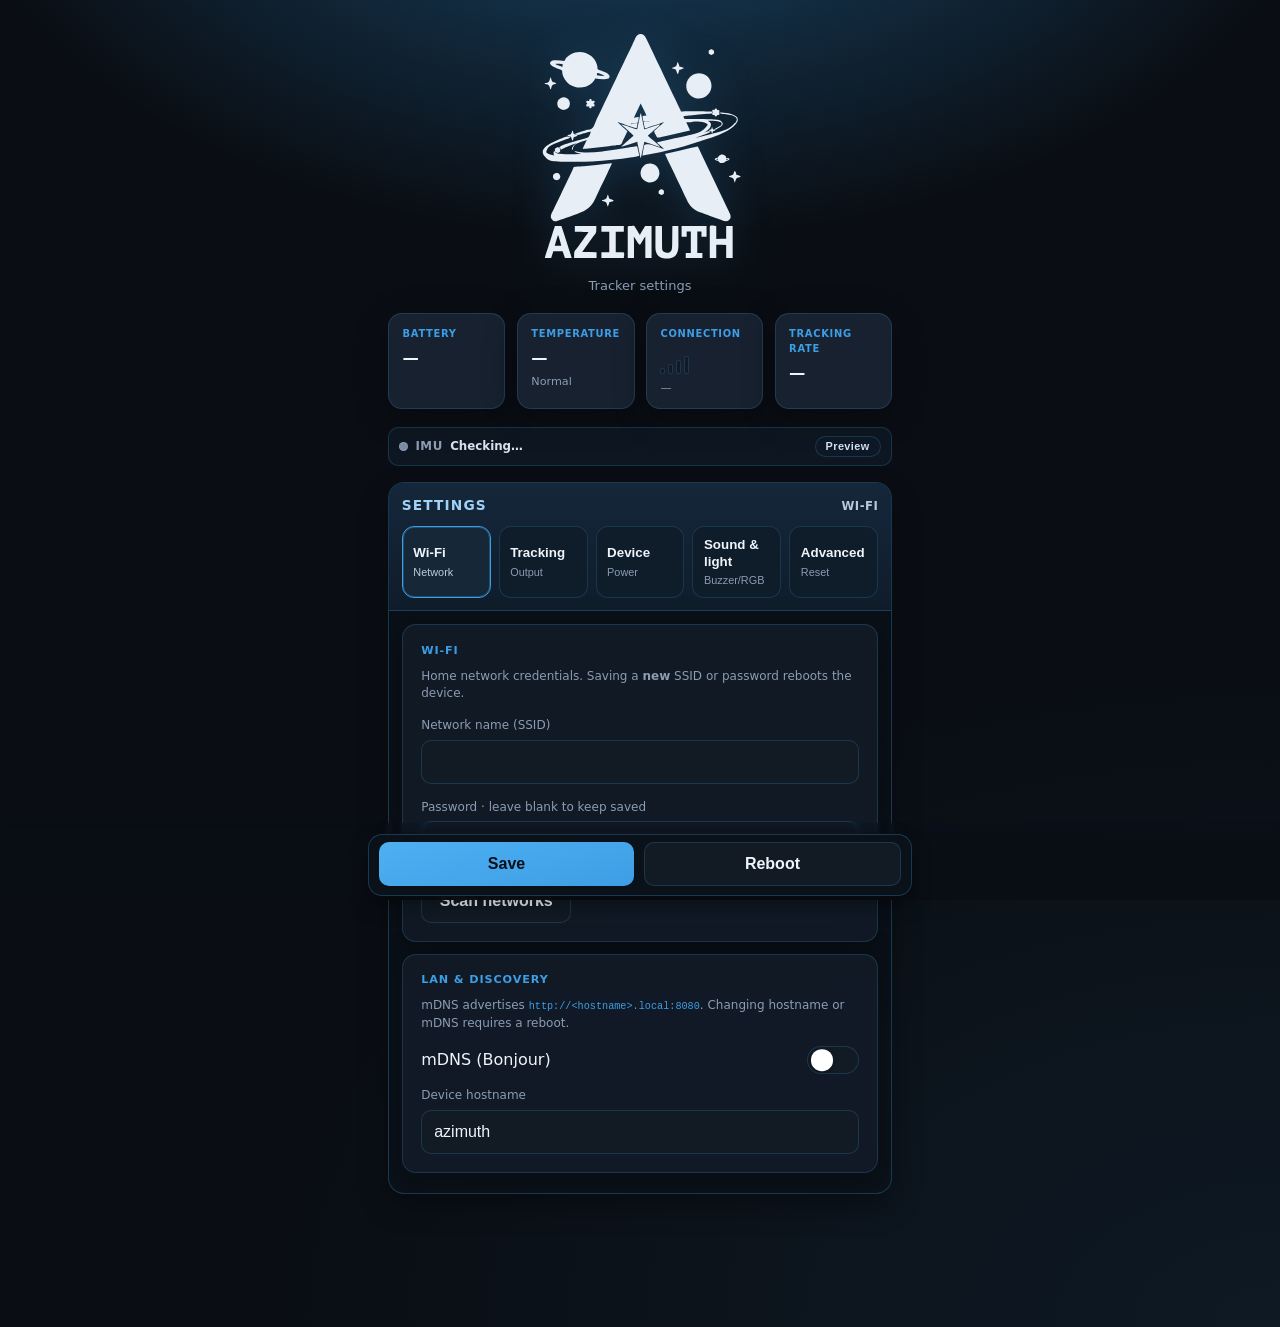
==== commit 41cc8c6a: "Oops, fixed the logo" ====
--- a/web/index.html
+++ b/web/index.html
@@ -10,7 +10,7 @@
 <body>
 <div class="wrap">
 <header class="brand">
-<div class="logo-wrap"><svg viewBox="0 0 2560 2560" fill="currentColor" role="img" aria-labelledby="azLogoTitle"><title id="azLogoTitle">Azimuth</title> <path fill-rule="evenodd" d="M0 0L0 2560L2560 2560L2560 0L0 0M1288.34 871.15L1329.67 1072.16L1524.42 1007.45L1371.01 1143.75L1524.42 1280.05L1329.67 1215.34L1288.34 1416.35L1247.01 1215.34L1052.26 1280.05L1205.67 1143.75L1052.26 1007.45L1247.01 1072.16L1288.34 871.15M1288.34 871.15L1329.67 1072.16L1524.42 1007.45L1371.01 1143.75L1524.42 1280.05L1329.67 1215.34L1288.34 1416.35L1247.01 1215.34L1052.26 1280.05L1205.67 1143.75L1052.26 1007.45L1247.01 1072.16L1288.34 871.15M1252.65 1205.56L1084.51 1261.43L1216.97 1143.75L1084.51 1026.07L1252.65 1081.94L1288.34 908.39L1324.03 1081.94L1492.17 1026.07L1359.71 1143.75L1492.17 1261.43L1324.03 1205.56L1288.34 1379.12L1252.65 1205.56M1288.34 1453.59L1335.32 1225.12L1556.67 1298.67L1382.3 1143.75L1556.67 988.83L1335.32 1062.38L1288.34 833.91L1241.36 1062.38L1020.01 988.83L1194.38 1143.75L1020.01 1298.67L1241.36 1225.12L1288.34 1453.59M1252.65 1205.56L1084.51 1261.43L1216.97 1143.75L1084.51 1026.07L1252.65 1081.94L1288.34 908.39L1324.03 1081.94L1492.17 1026.07L1359.71 1143.75L1492.17 1261.43L1324.03 1205.56L1288.34 1379.12L1252.65 1205.56M1288.34 1453.59L1335.32 1225.12L1556.67 1298.67L1382.3 1143.75L1556.67 988.83L1335.32 1062.38L1288.34 833.91L1241.36 1062.38L1020.01 988.83L1194.38 1143.75L1020.01 1298.67L1241.36 1225.12L1288.34 1453.59M2042.59 1095.33L2059.29 1101.5L2055.56 1103.1L2051.83 1104.7L2048.11 1106.29L2044.38 1107.87L1981.4 1132.92L1917.94 1156.83L1854.04 1179.56L1789.71 1201.1L1724.99 1221.41L1659.9 1240.47L1594.47 1258.26L1528.72 1274.75L1411 1300.66L1292.7 1324.12L1173.88 1344.92L1054.6 1362.84L934.91 1377.66L814.86 1389.17L694.51 1397.14L573.91 1401.36L527.86 1400.68L481.75 1398.66L435.75 1394.2L390.01 1386.18L381.91 1384.07L373.89 1381.7L365.93 1378.93L358.03 1375.62L351.24 1372.13L344.39 1367.81L338.03 1362.51L332.7 1356.11L328.07 1346.44L326.73 1336.16L328.49 1325.9L333.14 1316.29L333.55 1315.67L333.96 1315.07L334.37 1314.48L334.78 1313.9L334.69 1316.54L335.03 1319.2L335.81 1321.83L337.04 1324.4L340.43 1328.64L344.74 1331.5L349.7 1332.85L354.99 1332.6L357.42 1337.31L361.07 1340.92L365.7 1343.23L371.07 1344.05L372.47 1343.99L373.84 1343.84L375.16 1343.58L376.45 1343.23L378.4 1343.83L380.4 1344.39L382.43 1344.93L384.51 1345.44L394.72 1347.55L405.01 1349.17L415.41 1350.41L425.94 1351.38L462.51 1353.15L499.18 1353.32L535.88 1352.33L572.54 1350.65L661.7 1344.46L750.66 1336.18L839.43 1326.06L928.04 1314.41L1104.81 1287.61L1281.08 1258.03L1339.27 1247.76L1398.69 1237.03L1458 1226.05L1515.91 1215.04L1633.24 1192.61L1750.6 1169.77L1867.38 1144.38L1925.38 1130.07L1983.01 1114.32L1997.98 1109.8L2012.91 1105.15L2027.79 1100.33L2042.59 1095.33M2042.59 1095.33L2059.29 1101.5L2055.56 1103.1L2051.83 1104.7L2048.11 1106.29L2044.38 1107.87L1981.4 1132.92L1917.94 1156.83L1854.04 1179.56L1789.71 1201.1L1724.99 1221.41L1659.9 1240.47L1594.47 1258.26L1528.72 1274.75L1411 1300.66L1292.7 1324.12L1173.88 1344.92L1054.6 1362.84L934.91 1377.66L814.86 1389.17L694.51 1397.14L573.91 1401.36L527.86 1400.68L481.75 1398.66L435.75 1394.2L390.01 1386.18L381.91 1384.07L373.89 1381.7L365.93 1378.93L358.03 1375.62L351.24 1372.13L344.39 1367.81L338.03 1362.51L332.7 1356.11L328.07 1346.44L326.73 1336.16L328.49 1325.9L333.14 1316.29L333.55 1315.67L333.96 1315.07L334.37 1314.48L334.78 1313.9L334.69 1316.54L335.03 1319.2L335.81 1321.83L337.04 1324.4L340.43 1328.64L344.74 1331.5L349.7 1332.85L354.99 1332.6L357.42 1337.31L361.07 1340.92L365.7 1343.23L371.07 1344.05L372.47 1343.99L373.84 1343.84L375.16 1343.58L376.45 1343.23L378.4 1343.83L380.4 1344.39L382.43 1344.93L384.51 1345.44L394.72 1347.55L405.01 1349.17L415.41 1350.41L425.94 1351.38L462.51 1353.15L499.18 1353.32L535.88 1352.33L572.54 1350.65L661.7 1344.46L750.66 1336.18L839.43 1326.06L928.04 1314.41L1104.81 1287.61L1281.08 1258.03L1339.27 1247.76L1398.69 1237.03L1458 1226.05L1515.91 1215.04L1633.24 1192.61L1750.6 1169.77L1867.38 1144.38L1925.38 1130.07L1983.01 1114.32L1997.98 1109.8L2012.91 1105.15L2027.79 1100.33L2042.59 1095.33M2190.89 1007.51L2190.75 1014.85L2188.27 1021.93L2183.96 1028.66L2178.31 1034.99L2165.08 1046.09L2152.65 1054.66L2141.95 1061.14L2131.08 1067.31L2120.08 1073.2L2108.96 1078.84L2097.04 1074.43L2103.52 1071.61L2109.98 1068.72L2116.4 1065.76L2122.79 1062.71L2132.71 1057.69L2142.45 1052.38L2151.96 1046.68L2161.17 1040.51L2166.93 1036.18L2172.41 1031.49L2177.39 1026.35L2181.63 1020.67L2183.21 1017.71L2184.31 1014.67L2184.83 1011.62L2184.69 1008.62L2183.79 1005.76L2182.25 1003.07L2180.17 1000.59L2177.67 998.35L2171.71 994.47L2165.25 991.36L2158.48 988.84L2151.6 986.75L2140.81 984.14L2129.91 982.07L2118.92 980.44L2107.88 979.15L2070.68 976.66L2033.4 976.13L1996.1 977.13L1958.83 979.19L1899.27 984.32L1839.87 991.12L1780.62 999.13L1721.48 1007.91L1603.46 1026.5L1485.51 1045.18L1367.55 1063.75L1249.46 1081.97L1101.69 1104.74L954.21 1129.92L880.82 1144.24L807.78 1160.16L735.19 1178.02L663.15 1198.14L606.23 1215.68L549.7 1234.8L494.04 1256.09L439.72 1280.14L431.41 1284.26L423.18 1288.48L415.05 1292.84L407.07 1297.33L407.46 1294.28L407.28 1291.18L406.5 1288.09L405.11 1285.09L401.72 1280.85L397.4 1278L392.45 1276.64L387.16 1276.89L387.02 1276.51L386.88 1276.14L386.73 1275.77L386.58 1275.4L410.72 1263.7L435.38 1253.17L460.37 1243.46L485.5 1234.23L549.7 1212.9L614.3 1192.77L744.38 1155.27L875.11 1120.04L1005.89 1085.38L1108.05 1059.53L1210.85 1036.32L1314.25 1015.95L1418.17 998.62L1522.56 984.53L1627.35 973.88L1732.48 966.86L1837.89 963.69L1898.14 963.03L1958.4 963.23L2018.61 964.87L2078.75 968.52L2091.49 969.83L2107.44 971.63L2143.3 977.78L2160.35 982.64L2174.91 989.04L2180.82 992.9L2185.57 997.25L2188.98 1002.11L2190.89 1007.51M2190.89 1007.51L2190.75 1014.85L2188.27 1021.93L2183.96 1028.66L2178.31 1034.99L2165.08 1046.09L2152.65 1054.66L2141.95 1061.14L2131.08 1067.31L2120.08 1073.2L2108.96 1078.84L2097.04 1074.43L2103.52 1071.61L2109.98 1068.72L2116.4 1065.76L2122.79 1062.71L2132.71 1057.69L2142.45 1052.38L2151.96 1046.68L2161.17 1040.51L2166.93 1036.18L2172.41 1031.49L2177.39 1026.35L2181.63 1020.67L2183.21 1017.71L2184.31 1014.67L2184.83 1011.62L2184.69 1008.62L2183.79 1005.76L2182.25 1003.07L2180.17 1000.59L2177.67 998.35L2171.71 994.47L2165.25 991.36L2158.48 988.84L2151.6 986.75L2140.81 984.14L2129.91 982.07L2118.92 980.44L2107.88 979.15L2070.68 976.66L2033.4 976.13L1996.1 977.13L1958.83 979.19L1899.27 984.32L1839.87 991.12L1780.62 999.13L1721.48 1007.91L1603.46 1026.5L1485.51 1045.18L1367.55 1063.75L1249.46 1081.97L1101.69 1104.74L954.21 1129.92L880.82 1144.24L807.78 1160.16L735.19 1178.02L663.15 1198.14L606.23 1215.68L549.7 1234.8L494.04 1256.09L439.72 1280.14L431.41 1284.26L423.18 1288.48L415.05 1292.84L407.07 1297.33L407.46 1294.28L407.28 1291.18L406.5 1288.09L405.11 1285.09L401.72 1280.85L397.4 1278L392.45 1276.64L387.16 1276.89L387.02 1276.51L386.88 1276.14L386.73 1275.77L386.58 1275.4L410.72 1263.7L435.38 1253.17L460.37 1243.46L485.5 1234.23L549.7 1212.9L614.3 1192.77L744.38 1155.27L875.11 1120.04L1005.89 1085.38L1108.05 1059.53L1210.85 1036.32L1314.25 1015.95L1418.17 998.62L1522.56 984.53L1627.35 973.88L1732.48 966.86L1837.89 963.69L1898.14 963.03L1958.4 963.23L2018.61 964.87L2078.75 968.52L2091.49 969.83L2107.44 971.63L2143.3 977.78L2160.35 982.64L2174.91 989.04L2180.82 992.9L2185.57 997.25L2188.98 1002.11L2190.89 1007.51M2046.44 992.93L2053.45 999.88L2058.83 1008.3L2062.06 1017.72L2062.67 1027.67L2060.76 1037.8L2056.5 1047.82L2050.14 1057.67L2041.96 1067.32L2032.22 1076.73L2021.2 1085.86L1996.37 1103.12L1969.62 1118.76L1943.09 1132.47L1918.92 1143.93L1908.39 1148.71L1899.26 1152.81L1823.04 1182.49L1745.85 1209.3L1667.81 1233.46L1589.04 1255.18L1509.68 1274.65L1429.85 1292.1L1349.67 1307.73L1269.28 1321.75L1194.83 1332.81L1120.05 1341.72L1045.03 1348.38L969.84 1352.71L894.57 1354.6L819.28 1353.96L744.07 1350.69L669.01 1344.68L644.02 1341.58L619.15 1337.7L594.55 1332.45L570.39 1325.2L567.35 1324.02L564.24 1322.75L561.11 1321.4L557.97 1319.94L558.41 1318.53L565.55 1316.27L567.3 1316.97L569.06 1317.64L570.84 1318.28L572.62 1318.89L596.37 1325.16L620.68 1329.23L645.27 1331.66L669.86 1333.05L707.02 1333.49L744.17 1332.42L781.27 1330.13L818.3 1326.89L892.13 1318.34L965.75 1308.06L1039.21 1296.75L1112.57 1285.12L1161.11 1277.27L1210.13 1268.98L1259.14 1260.36L1307.61 1251.51L1452.88 1223.08L1525.35 1207.78L1597.56 1191.36L1669.4 1173.53L1740.77 1154.01L1811.55 1132.5L1881.65 1108.72L1909.84 1098.06L1937.76 1086.67L1965.1 1074.1L1991.56 1059.92L2000.79 1054.16L2009.66 1048L2017.9 1041.19L2025.26 1033.49L2026.47 1031.95L2027.51 1030.37L2028.41 1028.76L2029.21 1027.15L2029.68 1025.9L2029.98 1024.83L2030.13 1023.9L2030.17 1023.06L2030.07 1022.21L2029.79 1021.23L2029.29 1020.13L2028.52 1018.87L2025.66 1015.69L2022.2 1012.79L2018.34 1010.19L2014.29 1007.93L2006.56 1004.32L1998.61 1001.23L1990.45 998.54L1982.08 996.15L1955.06 990.39L1927.78 986.09L1872.72 981.12L1817.32 979.77L1762.01 980.56L1687.64 984.75L1613.53 992.14L1539.72 1002.26L1466.27 1014.67L1421.8 1023.04L1373.92 1032.51L1323.75 1042.77L1272.42 1053.48L1170.72 1075.01L1122.6 1085.18L1077.79 1094.52L1005.12 1109.95L932.42 1125.48L859.9 1141.8L787.74 1159.62L751.9 1169.52L716.32 1180.32L681.12 1192.29L646.45 1205.69L623.87 1215.62L601.69 1226.52L580.36 1238.88L560.33 1253.14L551.65 1260.97L543.72 1270.1L538.34 1280.32L537.18 1285.77L537.34 1291.42L537.83 1293.29L538.49 1295.09L539.3 1296.82L540.26 1298.48L539.81 1299.92L535.06 1301.41L533.93 1299.35L532.96 1297.18L532.16 1294.9L531.54 1292.52L531.27 1285.18L533.01 1277.81L536.54 1270.45L541.62 1263.14L548.04 1255.93L555.56 1248.87L573.02 1235.36L592.2 1222.95L611.29 1211.99L628.47 1202.85L635.79 1199.07L641.95 1195.88L690.17 1172.98L738.95 1151.47L788.27 1131.3L838.08 1112.47L888.35 1094.95L939.06 1078.72L990.15 1063.75L1041.6 1050.03L1093.38 1037.53L1145.44 1026.23L1197.76 1016.11L1250.3 1007.15L1303.03 999.33L1355.9 992.62L1461.96 982.46L1561.68 974.67L1661.53 967.79L1761.48 962.85L1861.53 960.9L1882.12 961.27L1905.97 961.95L1931.81 963.32L1958.36 965.72L1984.37 969.53L2008.57 975.09L2029.68 982.77L2038.69 987.52L2046.44 992.93M2046.44 992.93L2053.45 999.88L2058.83 1008.3L2062.06 1017.72L2062.67 1027.67L2060.76 1037.8L2056.5 1047.82L2050.14 1057.67L2041.96 1067.32L2032.22 1076.73L2021.2 1085.86L1996.37 1103.12L1969.62 1118.76L1943.09 1132.47L1918.92 1143.93L1908.39 1148.71L1899.26 1152.81L1823.04 1182.49L1745.85 1209.3L1667.81 1233.46L1589.04 1255.18L1509.68 1274.65L1429.85 1292.1L1349.67 1307.73L1269.28 1321.75L1194.83 1332.81L1120.05 1341.72L1045.03 1348.38L969.84 1352.71L894.57 1354.6L819.28 1353.96L744.07 1350.69L669.01 1344.68L644.02 1341.58L619.15 1337.7L594.55 1332.45L570.39 1325.2L567.35 1324.02L564.24 1322.75L561.11 1321.4L557.97 1319.94L558.41 1318.53L565.55 1316.27L567.3 1316.97L569.06 1317.64L570.84 1318.28L572.62 1318.89L596.37 1325.16L620.68 1329.23L645.27 1331.66L669.86 1333.05L707.02 1333.49L744.17 1332.42L781.27 1330.13L818.3 1326.89L892.13 1318.34L965.75 1308.06L1039.21 1296.75L1112.57 1285.12L1161.11 1277.27L1210.13 1268.98L1259.14 1260.36L1307.61 1251.51L1452.88 1223.08L1525.35 1207.78L1597.56 1191.36L1669.4 1173.53L1740.77 1154.01L1811.55 1132.5L1881.65 1108.72L1909.84 1098.06L1937.76 1086.67L1965.1 1074.1L1991.56 1059.92L2000.79 1054.16L2009.66 1048L2017.9 1041.19L2025.26 1033.49L2026.47 1031.95L2027.51 1030.37L2028.41 1028.76L2029.21 1027.15L2029.68 1025.9L2029.98 1024.83L2030.13 1023.9L2030.17 1023.06L2030.07 1022.21L2029.79 1021.23L2029.29 1020.13L2028.52 1018.87L2025.66 1015.69L2022.2 1012.79L2018.34 1010.19L2014.29 1007.93L2006.56 1004.32L1998.61 1001.23L1990.45 998.54L1982.08 996.15L1955.06 990.39L1927.78 986.09L1872.72 981.12L1817.32 979.77L1762.01 980.56L1687.64 984.75L1613.53 992.14L1539.72 1002.26L1466.27 1014.67L1421.8 1023.04L1373.92 1032.51L1323.75 1042.77L1272.42 1053.48L1170.72 1075.01L1122.6 1085.18L1077.79 1094.52L1005.12 1109.95L932.42 1125.48L859.9 1141.8L787.74 1159.62L751.9 1169.52L716.32 1180.32L681.12 1192.29L646.45 1205.69L623.87 1215.62L601.69 1226.52L580.36 1238.88L560.33 1253.14L551.65 1260.97L543.72 1270.1L538.34 1280.32L537.18 1285.77L537.34 1291.42L537.83 1293.29L538.49 1295.09L539.3 1296.82L540.26 1298.48L539.81 1299.92L535.06 1301.41L533.93 1299.35L532.96 1297.18L532.16 1294.9L531.54 1292.52L531.27 1285.18L533.01 1277.81L536.54 1270.45L541.62 1263.14L548.04 1255.93L555.56 1248.87L573.02 1235.36L592.2 1222.95L611.29 1211.99L628.47 1202.85L635.79 1199.07L641.95 1195.88L690.17 1172.98L738.95 1151.47L788.27 1131.3L838.08 1112.47L888.35 1094.95L939.06 1078.72L990.15 1063.75L1041.6 1050.03L1093.38 1037.53L1145.44 1026.23L1197.76 1016.11L1250.3 1007.15L1303.03 999.33L1355.9 992.62L1461.96 982.46L1561.68 974.67L1661.53 967.79L1761.48 962.85L1861.53 960.9L1882.12 961.27L1905.97 961.95L1931.81 963.32L1958.36 965.72L1984.37 969.53L2008.57 975.09L2029.68 982.77L2038.69 987.52L2046.44 992.93M699.69 1105.5L672.9 1112.95L646.16 1120.63L619.48 1128.57L592.88 1136.81L561.87 1125.33L594.74 1114.81L627.69 1104.54L660.69 1094.44L693.71 1084.45L794.96 1054.95L896.56 1026.5L998.56 999.48L1101.01 974.28L1203.93 951.29L1307.38 930.91L1411.39 913.51L1516.01 899.5L1585.23 891.99L1654.61 886.03L1724.13 881.6L1793.73 878.68L1863.38 877.25L1933.05 877.29L2002.69 878.78L2072.26 881.7L2072.75 882.28L2073.26 882.84L2073.8 883.39L2074.37 883.92L2081.47 890.23L2074.37 896.53L2073.67 897.19L2073.02 897.87L2072.41 898.58L2071.84 899.31L2038.56 900.41L2005.3 902.13L1972.07 904.37L1938.88 907.04L1834.84 917.75L1731.02 930.6L1627.38 944.75L1523.84 959.3L1316.74 989.68L1109.66 1021.2L1006.45 1038.78L903.63 1058.32L801.33 1080.37L699.69 1105.5M699.69 1105.5L672.9 1112.95L646.16 1120.63L619.48 1128.57L592.88 1136.81L561.87 1125.33L594.74 1114.81L627.69 1104.54L660.69 1094.44L693.71 1084.45L794.96 1054.95L896.56 1026.5L998.56 999.48L1101.01 974.28L1203.93 951.29L1307.38 930.91L1411.39 913.51L1516.01 899.5L1585.23 891.99L1654.61 886.03L1724.13 881.6L1793.73 878.68L1863.38 877.25L1933.05 877.29L2002.69 878.78L2072.26 881.7L2072.75 882.28L2073.26 882.84L2073.8 883.39L2074.37 883.92L2081.47 890.23L2074.37 896.53L2073.67 897.19L2073.02 897.87L2072.41 898.58L2071.84 899.31L2038.56 900.41L2005.3 902.13L1972.07 904.37L1938.88 907.04L1834.84 917.75L1731.02 930.6L1627.38 944.75L1523.84 959.3L1316.74 989.68L1109.66 1021.2L1006.45 1038.78L903.63 1058.32L801.33 1080.37L699.69 1105.5M2350.17 944.23L2354.31 950.7L2356.96 957.17L2358.23 963.61L2358.27 970L2355.13 982.51L2348.54 994.52L2339.5 1005.81L2329.03 1016.18L2318.15 1025.43L2307.85 1033.35L2285.91 1048.25L2263.25 1061.98L2240.06 1074.81L2216.55 1087L2168.88 1109.86L2120.56 1131.3L2071.75 1151.61L2022.58 1171.06L1944.13 1200.3L1864.95 1227.35L1785.1 1252.32L1704.65 1275.3L1623.68 1296.4L1542.26 1315.73L1460.45 1333.39L1378.34 1349.5L1269.83 1368.35L1160.91 1385.26L1051.63 1399.92L942.04 1412.03L832.18 1421.29L722.12 1427.4L611.9 1430.05L501.58 1428.95L487.09 1428.15L470.22 1427.14L451.37 1425.85L430.95 1424.18L387.03 1419.4L341.72 1412.19L319.56 1407.46L298.28 1401.88L278.28 1395.37L259.97 1387.85L243.76 1379.24L230.05 1369.46L219.25 1358.43L211.77 1346.06L209.19 1338.37L207.88 1330.86L208.69 1316.39L213.38 1302.75L221.12 1290.01L231.1 1278.27L242.5 1267.61L254.5 1258.11L266.29 1249.86L289.24 1235.69L312.9 1222.81L337.04 1210.94L361.42 1199.8L390.4 1187.52L419.57 1175.78L448.93 1164.53L478.44 1153.72L509.31 1165.14L474.48 1178.28L439.98 1192.21L405.84 1207.01L372.13 1222.75L349.21 1234.46L326.77 1246.88L304.96 1260.26L283.97 1274.84L271.22 1285.14L258.52 1297.22L248.4 1310.31L245.11 1316.98L243.44 1323.62L244.96 1330.41L249.66 1336.52L256.74 1341.94L265.39 1346.66L284.18 1353.95L292.71 1356.51L299.58 1358.31L332.69 1364.81L366.19 1369.09L399.93 1371.72L433.76 1373.33L511.8 1373.93L589.81 1372.23L667.76 1368.47L745.64 1362.9L823.42 1355.76L901.08 1347.3L1055.92 1327.42L1193.64 1306.9L1331.12 1284.35L1468.25 1259.81L1604.95 1233.28L1741.45 1205.24L1877.76 1175.62L1945.55 1159.32L2012.93 1141.56L2079.79 1121.97L2146 1100.19L2178.6 1088.01L2210.82 1074.85L2242.47 1060.42L2273.35 1044.41L2288.26 1035.71L2302.77 1026.37L2316.66 1016.17L2329.69 1004.9L2340.65 992.78L2345.3 985.93L2348.87 978.71L2350.99 971.24L2351.28 963.62L2349.34 955.97L2344.81 948.41L2342.15 945.34L2339.22 942.46L2336.06 939.78L2332.71 937.28L2321.71 930.71L2310.08 925.35L2298 920.92L2285.68 917.18L2256.31 910.46L2226.53 905.7L2196.5 902.5L2166.36 900.46L2165.66 899.42L2164.87 898.41L2164 897.45L2163.05 896.53L2155.95 890.23L2158.33 888.11L2173.44 889.69L2188.53 891.45L2203.6 893.4L2218.65 895.57L2234.62 898.27L2252.32 901.57L2289.71 910.71L2307.82 916.92L2324.46 924.45L2338.84 933.49L2350.17 944.23M2350.17 944.23L2354.31 950.7L2356.96 957.17L2358.23 963.61L2358.27 970L2355.13 982.51L2348.54 994.52L2339.5 1005.81L2329.03 1016.18L2318.15 1025.43L2307.85 1033.35L2285.91 1048.25L2263.25 1061.98L2240.06 1074.81L2216.55 1087L2168.88 1109.86L2120.56 1131.3L2071.75 1151.61L2022.58 1171.06L1944.13 1200.3L1864.95 1227.35L1785.1 1252.32L1704.65 1275.3L1623.68 1296.4L1542.26 1315.73L1460.45 1333.39L1378.34 1349.5L1269.83 1368.35L1160.91 1385.26L1051.63 1399.92L942.04 1412.03L832.18 1421.29L722.12 1427.4L611.9 1430.05L501.58 1428.95L487.09 1428.15L470.22 1427.14L451.37 1425.85L430.95 1424.18L387.03 1419.4L341.72 1412.19L319.56 1407.46L298.28 1401.88L278.28 1395.37L259.97 1387.85L243.76 1379.24L230.05 1369.46L219.25 1358.43L211.77 1346.06L209.19 1338.37L207.88 1330.86L208.69 1316.39L213.38 1302.75L221.12 1290.01L231.1 1278.27L242.5 1267.61L254.5 1258.11L266.29 1249.86L289.24 1235.69L312.9 1222.81L337.04 1210.94L361.42 1199.8L390.4 1187.52L419.57 1175.78L448.93 1164.53L478.44 1153.72L509.31 1165.14L474.48 1178.28L439.98 1192.21L405.84 1207.01L372.13 1222.75L349.21 1234.46L326.77 1246.88L304.96 1260.26L283.97 1274.84L271.22 1285.14L258.52 1297.22L248.4 1310.31L245.11 1316.98L243.44 1323.62L244.96 1330.41L249.66 1336.52L256.74 1341.94L265.39 1346.66L284.18 1353.95L292.71 1356.51L299.58 1358.31L332.69 1364.81L366.19 1369.09L399.93 1371.72L433.76 1373.33L511.8 1373.93L589.81 1372.23L667.76 1368.47L745.64 1362.9L823.42 1355.76L901.08 1347.3L1055.92 1327.42L1193.64 1306.9L1331.12 1284.35L1468.25 1259.81L1604.95 1233.28L1741.45 1205.24L1877.76 1175.62L1945.55 1159.32L2012.93 1141.56L2079.79 1121.97L2146 1100.19L2178.6 1088.01L2210.82 1074.85L2242.47 1060.42L2273.35 1044.41L2288.26 1035.71L2302.77 1026.37L2316.66 1016.17L2329.69 1004.9L2340.65 992.78L2345.3 985.93L2348.87 978.71L2350.99 971.24L2351.28 963.62L2349.34 955.97L2344.81 948.41L2342.15 945.34L2339.22 942.46L2336.06 939.78L2332.71 937.28L2321.71 930.71L2310.08 925.35L2298 920.92L2285.68 917.18L2256.31 910.46L2226.53 905.7L2196.5 902.5L2166.36 900.46L2165.66 899.42L2164.87 898.41L2164 897.45L2163.05 896.53L2155.95 890.23L2158.33 888.11L2173.44 889.69L2188.53 891.45L2203.6 893.4L2218.65 895.57L2234.62 898.27L2252.32 901.57L2289.71 910.71L2307.82 916.92L2324.46 924.45L2338.84 933.49L2350.17 944.23M1036.75 1192.32L958.69 1203.56L882.04 1213.64L806.82 1222.57L733.06 1230.34L1283.22 78.43L1285.4 76.01L1288.34 75.2L1291.28 76.01L1293.46 78.43L1757.47 1049.96L1747.44 1052.35L1737.42 1054.74L1727.4 1057.12L1717.39 1059.48L1662.29 1072.28L1607.63 1084.65L1553.44 1096.6L1499.71 1108.11L1288.34 665.55L1036.75 1192.32M1036.75 1192.32L958.69 1203.56L882.04 1213.64L806.82 1222.57L733.06 1230.34L1283.22 78.43L1285.4 76.01L1288.34 75.2L1291.28 76.01L1293.46 78.43L1757.47 1049.96L1747.44 1052.35L1737.42 1054.74L1727.4 1057.12L1717.39 1059.48L1662.29 1072.28L1607.63 1084.65L1553.44 1096.6L1499.71 1108.11L1288.34 665.55L1036.75 1192.32M1288.34 184.89L1684.91 1015.22L1645.47 1024.32L1606.14 1033.23L1567 1041.93L1528.12 1050.41L1288.34 548.37L1002.76 1146.3L955.76 1152.98L909.18 1159.25L863.11 1165.09L817.59 1170.51L1288.34 184.89M648.9 1289.37L738 1280.59L812.25 1272.77L888.21 1263.75L965.63 1253.57L1044.24 1242.26L1070.76 1238.29L1288.34 782.72L1471.27 1165.73L1510.14 1157.52L1564.17 1145.94L1618.77 1133.91L1673.76 1121.46L1728.96 1108.63L1738.58 1106.36L1748.45 1104.02L1758.65 1101.6L1769.23 1099.07L1829.95 1084.52L1339.03 56.66L1335.07 49.71L1330.22 43.48L1318.27 33.4L1304.03 26.96L1296.31 25.28L1288.34 24.7L1280.36 25.28L1272.65 26.96L1258.4 33.4L1246.46 43.48L1241.61 49.71L1237.65 56.66L648.9 1289.37M1288.34 184.89L1684.91 1015.22L1645.47 1024.32L1606.14 1033.23L1567 1041.93L1528.12 1050.41L1288.34 548.37L1002.76 1146.3L955.76 1152.98L909.18 1159.25L863.11 1165.09L817.59 1170.51L1288.34 184.89M648.9 1289.37L738 1280.59L812.25 1272.77L888.21 1263.75L965.63 1253.57L1044.24 1242.26L1070.76 1238.29L1288.34 782.72L1471.27 1165.73L1510.14 1157.52L1564.17 1145.94L1618.77 1133.91L1673.76 1121.46L1728.96 1108.63L1738.58 1106.36L1748.45 1104.02L1758.65 1101.6L1769.23 1099.07L1829.95 1084.52L1339.03 56.66L1335.07 49.71L1330.22 43.48L1318.27 33.4L1304.03 26.96L1296.31 25.28L1288.34 24.7L1280.36 25.28L1272.65 26.96L1258.4 33.4L1246.46 43.48L1241.61 49.71L1237.65 56.66L648.9 1289.37M1888.11 1323.48L2228.75 2036.7L2228.8 2037.03L2228.66 2037.31L2228.4 2037.47L2228.07 2037.45L1951.43 1937.05L1935.59 1930.41L1920.58 1922.31L1906.49 1912.84L1893.41 1902.08L1881.43 1890.11L1870.64 1877.01L1861.12 1862.86L1852.97 1847.75L1630.82 1382.62L1669.1 1374.16L1707.58 1365.5L1746.27 1356.63L1785.17 1347.55L1810.77 1341.49L1836.41 1335.36L1862.09 1329.14L1887.81 1322.85L1888.11 1323.48M1888.11 1323.48L2228.75 2036.7L2228.8 2037.03L2228.66 2037.31L2228.4 2037.47L2228.07 2037.45L1951.43 1937.05L1935.59 1930.41L1920.58 1922.31L1906.49 1912.84L1893.41 1902.08L1881.43 1890.11L1870.64 1877.01L1861.12 1862.86L1852.97 1847.75L1630.82 1382.62L1669.1 1374.16L1707.58 1365.5L1746.27 1356.63L1785.17 1347.55L1810.77 1341.49L1836.41 1335.36L1862.09 1329.14L1887.81 1322.85L1888.11 1323.48M1703.75 1418.14L1726.98 1412.87L1750.24 1407.54L1773.5 1402.15L1796.74 1396.71L1812.24 1393.05L1827.96 1389.31L1843.85 1385.5L1859.92 1381.63L2130.59 1948.35L1968.65 1889.58L1957.32 1884.84L1946.62 1879.08L1936.59 1872.36L1927.3 1864.72L1918.8 1856.22L1911.13 1846.89L1904.36 1836.8L1898.54 1825.98L1703.75 1418.14M2228.33 2088.01L2238.8 2086.92L2248.8 2083.71L2258 2078.44L2266.09 2071.21L2270.82 2065.14L2274.53 2058.55L2278.81 2044.32L2278.78 2029.47L2277.11 2022.11L2274.32 2014.93L1933.68 1301.72L1915.69 1263.99L1875.75 1273.81L1849.64 1280.19L1823.85 1286.44L1798.47 1292.51L1773.61 1298.4L1735.09 1307.38L1696.57 1316.21L1658.16 1324.85L1620.02 1333.28L1557.8 1346.91L1807.4 1869.51L1817.83 1888.89L1830.02 1907.05L1843.92 1923.94L1859.49 1939.49L1876.48 1953.47L1894.64 1965.66L1913.9 1976.02L1934.2 1984.52L2210.87 2084.94L2215.19 2086.29L2219.56 2087.25L2223.95 2087.83L2228.33 2088.01M1703.75 1418.14L1726.98 1412.87L1750.24 1407.54L1773.5 1402.15L1796.74 1396.71L1812.24 1393.05L1827.96 1389.31L1843.85 1385.5L1859.92 1381.63L2130.59 1948.35L1968.65 1889.58L1957.32 1884.84L1946.62 1879.08L1936.59 1872.36L1927.3 1864.72L1918.8 1856.22L1911.13 1846.89L1904.36 1836.8L1898.54 1825.98L1703.75 1418.14M2228.33 2088.01L2238.8 2086.92L2248.8 2083.71L2258 2078.44L2266.09 2071.21L2270.82 2065.14L2274.53 2058.55L2278.81 2044.32L2278.78 2029.47L2277.11 2022.11L2274.32 2014.93L1933.68 1301.72L1915.69 1263.99L1875.75 1273.81L1849.64 1280.19L1823.85 1286.44L1798.47 1292.51L1773.61 1298.4L1735.09 1307.38L1696.57 1316.21L1658.16 1324.85L1620.02 1333.28L1557.8 1346.91L1807.4 1869.51L1817.83 1888.89L1830.02 1907.05L1843.92 1923.94L1859.49 1939.49L1876.48 1953.47L1894.64 1965.66L1913.9 1976.02L1934.2 1984.52L2210.87 2084.94L2215.19 2086.29L2219.56 2087.25L2223.95 2087.83L2228.33 2088.01M705.64 1530.12L749.56 1526.08L793.98 1521.62L838.89 1516.77L884.3 1511.51L723.66 1847.84L715.52 1862.93L706.02 1877.06L695.24 1890.14L683.28 1902.1L670.22 1912.84L656.15 1922.3L641.16 1930.38L625.35 1937.02L348.59 2037.46L348.26 2037.48L348 2037.32L347.87 2037.05L347.92 2036.72L585.52 1539.25L615.05 1537.28L644.91 1535.1L675.11 1532.72L705.64 1530.12M705.64 1530.12L749.56 1526.08L793.98 1521.62L838.89 1516.77L884.3 1511.51L723.66 1847.84L715.52 1862.93L706.02 1877.06L695.24 1890.14L683.28 1902.1L670.22 1912.84L656.15 1922.3L641.16 1930.38L625.35 1937.02L348.59 2037.46L348.26 2037.48L348 2037.32L347.87 2037.05L347.92 2036.72L585.52 1539.25L615.05 1537.28L644.91 1535.1L675.11 1532.72L705.64 1530.12M618.35 1587.67L641.07 1586.03L663.96 1584.28L686.98 1582.41L710.07 1580.43L710.07 1580.43L732.16 1578.44L754.44 1576.34L776.91 1574.13L799.53 1571.82L678.09 1826.07L672.28 1836.87L665.53 1846.94L657.88 1856.25L649.39 1864.74L640.12 1872.36L630.11 1879.07L619.43 1884.81L608.12 1889.55L446.09 1948.35L618.35 1587.67M348.33 2088.02L352.72 2087.83L357.12 2087.26L361.49 2086.29L365.82 2084.93L642.58 1984.49L662.85 1976L682.09 1965.65L700.23 1953.47L717.21 1939.5L732.76 1923.97L746.64 1907.1L758.82 1888.96L769.23 1869.6L969.42 1450.47L878.3 1461.37L833.28 1466.58L788.66 1471.4L744.58 1475.82L701.21 1479.82L701.21 1479.82L671.14 1482.37L641.22 1484.74L611.58 1486.9L582.32 1488.85L552.73 1490.73L302.35 2014.96L299.55 2022.14L297.89 2029.51L297.87 2044.36L302.15 2058.59L305.86 2065.17L310.6 2071.25L318.68 2078.47L327.88 2083.72L337.87 2086.94L348.33 2088.02M618.35 1587.67L641.07 1586.03L663.96 1584.28L686.98 1582.41L710.07 1580.43L710.07 1580.43L732.16 1578.44L754.44 1576.34L776.91 1574.13L799.53 1571.82L678.09 1826.07L672.28 1836.87L665.53 1846.94L657.88 1856.25L649.39 1864.74L640.12 1872.36L630.11 1879.07L619.43 1884.81L608.12 1889.55L446.09 1948.35L618.35 1587.67M348.33 2088.02L352.72 2087.83L357.12 2087.26L361.49 2086.29L365.82 2084.93L642.58 1984.49L662.85 1976L682.09 1965.65L700.23 1953.47L717.21 1939.5L732.76 1923.97L746.64 1907.1L758.82 1888.96L769.23 1869.6L969.42 1450.47L878.3 1461.37L833.28 1466.58L788.66 1471.4L744.58 1475.82L701.21 1479.82L701.21 1479.82L671.14 1482.37L641.22 1484.74L611.58 1486.9L582.32 1488.85L552.73 1490.73L302.35 2014.96L299.55 2022.14L297.89 2029.51L297.87 2044.36L302.15 2058.59L305.86 2065.17L310.6 2071.25L318.68 2078.47L327.88 2083.72L337.87 2086.94L348.33 2088.02M1044.21 1197.7L966.16 1208.94L889.5 1219.02L814.28 1227.95L740.52 1235.72L1290.69 83.81L1292.86 81.39L1295.8 80.58L1298.74 81.39L1300.92 83.81L1764.93 1055.34L1754.91 1057.73L1744.88 1060.12L1734.87 1062.5L1724.86 1064.86L1669.75 1077.66L1615.1 1090.03L1560.9 1101.98L1507.17 1113.49L1295.8 670.93L1044.21 1197.7M1044.21 1197.7L966.16 1208.94L889.5 1219.02L814.28 1227.95L740.52 1235.72L1290.69 83.81L1292.86 81.39L1295.8 80.58L1298.74 81.39L1300.92 83.81L1764.93 1055.34L1754.91 1057.73L1744.88 1060.12L1734.87 1062.5L1724.86 1064.86L1669.75 1077.66L1615.1 1090.03L1560.9 1101.98L1507.17 1113.49L1295.8 670.93L1044.21 1197.7M1295.8 190.27L1692.38 1020.6L1652.93 1029.7L1613.6 1038.61L1574.46 1047.31L1535.58 1055.79L1295.8 553.75L1010.23 1151.68L963.22 1158.36L916.65 1164.63L870.57 1170.47L825.06 1175.9L1295.8 190.27M656.36 1294.75L745.47 1285.98L819.71 1278.15L895.67 1269.13L973.09 1258.95L1051.7 1247.64L1078.22 1243.67L1295.8 788.1L1478.73 1171.11L1517.61 1162.9L1571.63 1151.32L1626.23 1139.29L1681.23 1126.84L1736.42 1114.01L1746.04 1111.74L1755.92 1109.41L1766.11 1106.98L1776.7 1104.45L1837.41 1089.9L1346.49 62.04L1342.53 55.09L1337.68 48.86L1325.74 38.78L1311.5 32.34L1303.78 30.66L1295.8 30.08L1287.83 30.66L1280.11 32.34L1265.87 38.78L1253.92 48.86L1249.07 55.09L1245.12 62.04L656.36 1294.75M1295.8 190.27L1692.38 1020.6L1652.93 1029.7L1613.6 1038.61L1574.46 1047.31L1535.58 1055.79L1295.8 553.75L1010.23 1151.68L963.22 1158.36L916.65 1164.63L870.57 1170.47L825.06 1175.9L1295.8 190.27M656.36 1294.75L745.47 1285.98L819.71 1278.15L895.67 1269.13L973.09 1258.95L1051.7 1247.64L1078.22 1243.67L1295.8 788.1L1478.73 1171.11L1517.61 1162.9L1571.63 1151.32L1626.23 1139.29L1681.23 1126.84L1736.42 1114.01L1746.04 1111.74L1755.92 1109.41L1766.11 1106.98L1776.7 1104.45L1837.41 1089.9L1346.49 62.04L1342.53 55.09L1337.68 48.86L1325.74 38.78L1311.5 32.34L1303.78 30.66L1295.8 30.08L1287.83 30.66L1280.11 32.34L1265.87 38.78L1253.92 48.86L1249.07 55.09L1245.12 62.04L656.36 1294.75M1895.57 1328.86L2236.21 2042.08L2236.26 2042.41L2236.13 2042.69L2235.86 2042.85L2235.53 2042.83L1958.89 1942.43L1943.05 1935.79L1928.04 1927.69L1913.96 1918.22L1900.88 1907.46L1888.9 1895.49L1878.1 1882.39L1868.59 1868.25L1860.44 1853.13L1638.28 1388L1676.56 1379.54L1715.04 1370.88L1753.74 1362.01L1792.64 1352.93L1818.23 1346.88L1843.87 1340.74L1869.55 1334.52L1895.27 1328.23L1895.57 1328.86M1895.57 1328.86L2236.21 2042.08L2236.26 2042.41L2236.13 2042.69L2235.86 2042.85L2235.53 2042.83L1958.89 1942.43L1943.05 1935.79L1928.04 1927.69L1913.96 1918.22L1900.88 1907.46L1888.9 1895.49L1878.1 1882.39L1868.59 1868.25L1860.44 1853.13L1638.28 1388L1676.56 1379.54L1715.04 1370.88L1753.74 1362.01L1792.64 1352.93L1818.23 1346.88L1843.87 1340.74L1869.55 1334.52L1895.27 1328.23L1895.57 1328.86M1711.21 1423.52L1734.44 1418.25L1757.7 1412.92L1780.96 1407.53L1804.21 1402.09L1819.71 1398.43L1835.42 1394.69L1851.32 1390.88L1867.38 1387.01L2138.06 1953.73L1976.12 1894.96L1964.79 1890.22L1954.08 1884.46L1944.06 1877.74L1934.77 1870.1L1926.26 1861.6L1918.6 1852.27L1911.83 1842.18L1906 1831.36L1711.21 1423.52M2235.8 2093.4L2246.26 2092.3L2256.26 2089.09L2265.47 2083.82L2273.55 2076.59L2278.28 2070.52L2281.99 2063.93L2286.27 2049.71L2286.25 2034.85L2284.58 2027.49L2281.78 2020.31L1941.14 1307.1L1923.15 1269.37L1883.22 1279.19L1857.1 1285.58L1831.31 1291.82L1805.94 1297.89L1781.07 1303.78L1742.56 1312.76L1704.03 1321.59L1665.63 1330.24L1627.48 1338.67L1565.26 1352.29L1814.87 1874.89L1825.3 1894.27L1837.48 1912.43L1851.38 1929.32L1866.95 1944.87L1883.94 1958.85L1902.1 1971.04L1921.36 1981.4L1941.66 1989.9L2218.34 2090.32L2222.66 2091.67L2227.02 2092.63L2231.41 2093.21L2235.8 2093.4M1711.21 1423.52L1734.44 1418.25L1757.7 1412.92L1780.96 1407.53L1804.21 1402.09L1819.71 1398.43L1835.42 1394.69L1851.32 1390.88L1867.38 1387.01L2138.06 1953.73L1976.12 1894.96L1964.79 1890.22L1954.08 1884.46L1944.06 1877.74L1934.77 1870.1L1926.26 1861.6L1918.6 1852.27L1911.83 1842.18L1906 1831.36L1711.21 1423.52M2235.8 2093.4L2246.26 2092.3L2256.26 2089.09L2265.47 2083.82L2273.55 2076.59L2278.28 2070.52L2281.99 2063.93L2286.27 2049.71L2286.25 2034.85L2284.58 2027.49L2281.78 2020.31L1941.14 1307.1L1923.15 1269.37L1883.22 1279.19L1857.1 1285.58L1831.31 1291.82L1805.94 1297.89L1781.07 1303.78L1742.56 1312.76L1704.03 1321.59L1665.63 1330.24L1627.48 1338.67L1565.26 1352.29L1814.87 1874.89L1825.3 1894.27L1837.48 1912.43L1851.38 1929.32L1866.95 1944.87L1883.94 1958.85L1902.1 1971.04L1921.36 1981.4L1941.66 1989.9L2218.34 2090.32L2222.66 2091.67L2227.02 2092.63L2231.41 2093.21L2235.8 2093.4M713.1 1535.5L757.02 1531.46L801.44 1527.01L846.36 1522.15L891.76 1516.89L731.13 1853.22L722.99 1868.31L713.48 1882.44L702.71 1895.53L690.74 1907.48L677.68 1918.22L663.61 1927.68L648.63 1935.76L632.81 1942.4L356.05 2042.84L355.73 2042.86L355.47 2042.7L355.33 2042.43L355.38 2042.1L592.98 1544.63L622.51 1542.66L652.38 1540.48L682.57 1538.1L713.1 1535.5M713.1 1535.5L757.02 1531.46L801.44 1527.01L846.36 1522.15L891.76 1516.89L731.13 1853.22L722.99 1868.31L713.48 1882.44L702.71 1895.53L690.74 1907.48L677.68 1918.22L663.61 1927.68L648.63 1935.76L632.81 1942.4L356.05 2042.84L355.73 2042.86L355.47 2042.7L355.33 2042.43L355.38 2042.1L592.98 1544.63L622.51 1542.66L652.38 1540.48L682.57 1538.1L713.1 1535.5M625.82 1593.05L648.54 1591.41L671.43 1589.66L694.44 1587.79L717.53 1585.81L717.53 1585.81L739.62 1583.82L761.91 1581.72L784.37 1579.51L807 1577.2L685.56 1831.46L679.75 1842.25L672.99 1852.32L665.34 1861.63L656.85 1870.12L647.58 1877.74L637.57 1884.45L626.89 1890.19L615.58 1894.93L453.55 1953.73L625.82 1593.05M355.79 2093.4L360.18 2093.21L364.58 2092.64L368.95 2091.67L373.28 2090.31L650.04 1989.87L670.32 1981.38L689.56 1971.03L707.7 1958.85L724.67 1944.88L740.22 1929.35L754.11 1912.48L766.28 1894.34L776.7 1874.98L976.88 1455.85L885.77 1466.75L840.75 1471.96L796.12 1476.78L752.05 1481.2L708.68 1485.2L708.68 1485.2L678.6 1487.75L648.69 1490.12L619.05 1492.28L589.78 1494.23L560.19 1496.11L309.81 2020.34L307.02 2027.52L305.35 2034.89L305.33 2049.74L309.61 2063.97L313.33 2070.55L318.06 2076.63L326.15 2083.85L335.34 2089.1L345.33 2092.32L355.79 2093.4M625.82 1593.05L648.54 1591.41L671.43 1589.66L694.44 1587.79L717.53 1585.81L717.53 1585.81L739.62 1583.82L761.91 1581.72L784.37 1579.51L807 1577.2L685.56 1831.46L679.75 1842.25L672.99 1852.32L665.34 1861.63L656.85 1870.12L647.58 1877.74L637.57 1884.45L626.89 1890.19L615.58 1894.93L453.55 1953.73L625.82 1593.05M355.79 2093.4L360.18 2093.21L364.58 2092.64L368.95 2091.67L373.28 2090.31L650.04 1989.87L670.32 1981.38L689.56 1971.03L707.7 1958.85L724.67 1944.88L740.22 1929.35L754.11 1912.48L766.28 1894.34L776.7 1874.98L976.88 1455.85L885.77 1466.75L840.75 1471.96L796.12 1476.78L752.05 1481.2L708.68 1485.2L708.68 1485.2L678.6 1487.75L648.69 1490.12L619.05 1492.28L589.78 1494.23L560.19 1496.11L309.81 2020.34L307.02 2027.52L305.35 2034.89L305.33 2049.74L309.61 2063.97L313.33 2070.55L318.06 2076.63L326.15 2083.85L335.34 2089.1L345.33 2092.32L355.79 2093.4M2048.16 1104.89L2064.85 1111.06L2061.13 1112.66L2057.4 1114.26L2053.67 1115.85L2049.94 1117.43L1986.96 1142.48L1923.51 1166.39L1859.6 1189.12L1795.27 1210.66L1730.55 1230.97L1665.46 1250.03L1600.03 1267.82L1534.29 1284.31L1416.56 1310.22L1298.27 1333.68L1179.45 1354.48L1060.16 1372.4L940.47 1387.22L820.42 1398.72L700.07 1406.7L579.48 1410.92L533.42 1410.24L487.32 1408.22L441.31 1403.76L395.58 1395.74L387.48 1393.63L379.45 1391.26L371.49 1388.49L363.59 1385.18L356.81 1381.69L349.96 1377.36L343.6 1372.07L338.27 1365.67L333.63 1356L332.29 1345.72L334.05 1335.46L338.71 1325.85L339.11 1325.23L339.52 1324.63L339.93 1324.04L340.34 1323.45L340.25 1326.1L340.6 1328.76L341.37 1331.39L342.6 1333.95L345.99 1338.2L350.31 1341.05L355.26 1342.41L360.55 1342.16L362.99 1346.87L366.64 1350.48L371.27 1352.79L376.64 1353.61L378.04 1353.55L379.4 1353.4L380.73 1353.14L382.01 1352.79L383.97 1353.38L385.96 1353.95L388 1354.49L390.07 1355L400.28 1357.1L410.57 1358.73L420.98 1359.97L431.51 1360.94L468.08 1362.71L504.75 1362.87L541.45 1361.89L578.11 1360.21L667.26 1354.02L756.22 1345.73L845 1335.62L933.6 1323.97L1110.37 1297.17L1286.64 1267.59L1344.83 1257.32L1404.25 1246.59L1463.57 1235.6L1521.47 1224.6L1638.81 1202.16L1756.16 1179.32L1872.95 1153.94L1930.94 1139.63L1988.58 1123.87L2003.54 1119.36L2018.47 1114.71L2033.35 1109.89L2048.16 1104.89M2048.16 1104.89L2064.85 1111.06L2061.13 1112.66L2057.4 1114.26L2053.67 1115.85L2049.94 1117.43L1986.96 1142.48L1923.51 1166.39L1859.6 1189.12L1795.27 1210.66L1730.55 1230.97L1665.46 1250.03L1600.03 1267.82L1534.29 1284.31L1416.56 1310.22L1298.27 1333.68L1179.45 1354.48L1060.16 1372.4L940.47 1387.22L820.42 1398.72L700.07 1406.7L579.48 1410.92L533.42 1410.24L487.32 1408.22L441.31 1403.76L395.58 1395.74L387.48 1393.63L379.45 1391.26L371.49 1388.49L363.59 1385.18L356.81 1381.69L349.96 1377.36L343.6 1372.07L338.27 1365.67L333.63 1356L332.29 1345.72L334.05 1335.46L338.71 1325.85L339.11 1325.23L339.52 1324.63L339.93 1324.04L340.34 1323.45L340.25 1326.1L340.6 1328.76L341.37 1331.39L342.6 1333.95L345.99 1338.2L350.31 1341.05L355.26 1342.41L360.55 1342.16L362.99 1346.87L366.64 1350.48L371.27 1352.79L376.64 1353.61L378.04 1353.55L379.4 1353.4L380.73 1353.14L382.01 1352.79L383.97 1353.38L385.96 1353.95L388 1354.49L390.07 1355L400.28 1357.1L410.57 1358.73L420.98 1359.97L431.51 1360.94L468.08 1362.71L504.75 1362.87L541.45 1361.89L578.11 1360.21L667.26 1354.02L756.22 1345.73L845 1335.62L933.6 1323.97L1110.37 1297.17L1286.64 1267.59L1344.83 1257.32L1404.25 1246.59L1463.57 1235.6L1521.47 1224.6L1638.81 1202.16L1756.16 1179.32L1872.95 1153.94L1930.94 1139.63L1988.58 1123.87L2003.54 1119.36L2018.47 1114.71L2033.35 1109.89L2048.16 1104.89M2196.45 1017.07L2196.32 1024.41L2193.84 1031.49L2189.52 1038.22L2183.88 1044.54L2170.65 1055.65L2158.21 1064.22L2147.51 1070.7L2136.65 1076.87L2125.65 1082.76L2114.52 1088.4L2102.6 1083.99L2109.09 1081.17L2115.54 1078.28L2121.97 1075.32L2128.36 1072.27L2138.27 1067.25L2148.02 1061.93L2157.53 1056.24L2166.74 1050.07L2172.49 1045.74L2177.97 1041.05L2182.95 1035.91L2187.19 1030.23L2188.78 1027.27L2189.87 1024.23L2190.39 1021.18L2190.25 1018.18L2189.36 1015.32L2187.82 1012.63L2185.74 1010.15L2183.23 1007.91L2177.28 1004.03L2170.82 1000.92L2164.05 998.4L2157.16 996.31L2146.38 993.7L2135.48 991.63L2124.49 990L2113.44 988.71L2076.24 986.21L2038.96 985.69L2001.66 986.69L1964.39 988.75L1904.84 993.88L1845.44 1000.67L1786.18 1008.69L1727.05 1017.47L1609.02 1036.06L1491.07 1054.74L1373.11 1073.31L1255.03 1091.53L1107.26 1114.3L959.78 1139.47L886.39 1153.8L813.35 1169.72L740.76 1187.58L668.71 1207.7L611.79 1225.23L555.27 1244.35L499.61 1265.65L445.28 1289.7L436.98 1293.82L428.74 1298.04L420.62 1302.39L412.63 1306.89L413.03 1303.83L412.84 1300.73L412.06 1297.65L410.67 1294.65L407.29 1290.41L402.97 1287.55L398.02 1286.2L392.72 1286.45L392.59 1286.07L392.45 1285.69L392.3 1285.33L392.14 1284.96L416.29 1273.26L440.95 1262.72L465.94 1253.01L491.07 1243.79L555.27 1222.46L619.87 1202.33L749.94 1164.83L880.68 1129.59L1011.45 1094.94L1113.61 1069.09L1216.42 1045.88L1319.82 1025.51L1423.74 1008.18L1528.13 994.09L1632.91 983.43L1738.04 976.42L1843.45 973.24L1903.71 972.59L1963.96 972.79L2024.18 974.43L2084.32 978.08L2097.05 979.39L2113.01 981.19L2148.86 987.34L2165.91 992.2L2180.48 998.6L2186.38 1002.46L2191.13 1006.81L2194.55 1011.66L2196.45 1017.07M2196.45 1017.07L2196.32 1024.41L2193.84 1031.49L2189.52 1038.22L2183.88 1044.54L2170.65 1055.65L2158.21 1064.22L2147.51 1070.7L2136.65 1076.87L2125.65 1082.76L2114.52 1088.4L2102.6 1083.99L2109.09 1081.17L2115.54 1078.28L2121.97 1075.32L2128.36 1072.27L2138.27 1067.25L2148.02 1061.93L2157.53 1056.24L2166.74 1050.07L2172.49 1045.74L2177.97 1041.05L2182.95 1035.91L2187.19 1030.23L2188.78 1027.27L2189.87 1024.23L2190.39 1021.18L2190.25 1018.18L2189.36 1015.32L2187.82 1012.63L2185.74 1010.15L2183.23 1007.91L2177.28 1004.03L2170.82 1000.92L2164.05 998.4L2157.16 996.31L2146.38 993.7L2135.48 991.63L2124.49 990L2113.44 988.71L2076.24 986.21L2038.96 985.69L2001.66 986.69L1964.39 988.75L1904.84 993.88L1845.44 1000.67L1786.18 1008.69L1727.05 1017.47L1609.02 1036.06L1491.07 1054.74L1373.11 1073.31L1255.03 1091.53L1107.26 1114.3L959.78 1139.47L886.39 1153.8L813.35 1169.72L740.76 1187.58L668.71 1207.7L611.79 1225.23L555.27 1244.35L499.61 1265.65L445.28 1289.7L436.98 1293.82L428.74 1298.04L420.62 1302.39L412.63 1306.89L413.03 1303.83L412.84 1300.73L412.06 1297.65L410.67 1294.65L407.29 1290.41L402.97 1287.55L398.02 1286.2L392.72 1286.45L392.59 1286.07L392.45 1285.69L392.3 1285.33L392.14 1284.96L416.29 1273.26L440.95 1262.72L465.94 1253.01L491.07 1243.79L555.27 1222.46L619.87 1202.33L749.94 1164.83L880.68 1129.59L1011.45 1094.94L1113.61 1069.09L1216.42 1045.88L1319.82 1025.51L1423.74 1008.18L1528.13 994.09L1632.91 983.43L1738.04 976.42L1843.45 973.24L1903.71 972.59L1963.96 972.79L2024.18 974.43L2084.32 978.08L2097.05 979.39L2113.01 981.19L2148.86 987.34L2165.91 992.2L2180.48 998.6L2186.38 1002.46L2191.13 1006.81L2194.55 1011.66L2196.45 1017.07M2052.01 1002.49L2059.02 1009.44L2064.39 1017.86L2067.63 1027.28L2068.24 1037.23L2066.33 1047.36L2062.06 1057.38L2055.7 1067.23L2047.52 1076.88L2037.79 1086.29L2026.77 1095.42L2001.94 1112.68L1975.19 1128.32L1948.65 1142.03L1924.49 1153.49L1913.96 1158.27L1904.83 1162.37L1828.61 1192.05L1751.42 1218.86L1673.37 1243.02L1594.61 1264.73L1515.25 1284.21L1435.41 1301.66L1355.24 1317.29L1274.85 1331.31L1200.39 1342.37L1125.61 1351.28L1050.59 1357.94L975.41 1362.27L900.13 1364.16L824.85 1363.52L749.63 1360.24L674.57 1354.24L649.59 1351.14L624.72 1347.26L600.12 1342.01L575.95 1334.76L572.91 1333.58L569.81 1332.31L566.67 1330.96L563.53 1329.5L563.98 1328.08L571.11 1325.83L572.86 1326.53L574.63 1327.19L576.4 1327.84L578.18 1328.45L601.94 1334.72L626.25 1338.78L650.84 1341.22L675.42 1342.61L712.58 1343.05L749.73 1341.98L786.84 1339.69L823.87 1336.45L897.69 1327.9L971.31 1317.61L1044.78 1306.31L1118.13 1294.67L1166.67 1286.83L1215.7 1278.54L1264.7 1269.92L1313.18 1261.06L1458.45 1232.64L1530.92 1217.34L1603.12 1200.92L1674.97 1183.09L1746.34 1163.57L1817.12 1142.06L1887.21 1118.28L1915.4 1107.62L1943.32 1096.23L1970.66 1083.66L1997.13 1069.48L2006.35 1063.72L2015.22 1057.56L2023.47 1050.75L2030.82 1043.05L2032.03 1041.5L2033.07 1039.92L2033.98 1038.32L2034.78 1036.71L2035.25 1035.45L2035.55 1034.39L2035.7 1033.46L2035.74 1032.62L2035.63 1031.77L2035.35 1030.79L2034.85 1029.69L2034.09 1028.43L2031.22 1025.25L2027.76 1022.35L2023.91 1019.75L2019.85 1017.48L2012.13 1013.88L2004.18 1010.79L1996.01 1008.1L1987.65 1005.71L1960.62 999.95L1933.35 995.65L1878.28 990.68L1822.88 989.33L1767.57 990.12L1693.21 994.31L1619.09 1001.7L1545.28 1011.82L1471.84 1024.23L1427.36 1032.6L1379.49 1042.07L1329.32 1052.33L1277.98 1063.04L1176.28 1084.57L1128.16 1094.74L1083.35 1104.08L1010.68 1119.51L937.99 1135.04L865.47 1151.36L793.31 1169.18L757.47 1179.08L721.88 1189.88L686.69 1201.85L652.01 1215.25L629.44 1225.17L607.26 1236.08L585.92 1248.44L565.89 1262.7L557.22 1270.52L549.28 1279.66L543.9 1289.88L542.74 1295.33L542.9 1300.98L543.39 1302.85L544.05 1304.65L544.87 1306.38L545.83 1308.03L545.37 1309.48L540.63 1310.97L539.49 1308.91L538.52 1306.74L537.72 1304.46L537.1 1302.08L536.84 1294.74L538.58 1287.37L542.1 1280.01L547.19 1272.7L553.6 1265.49L561.13 1258.43L578.59 1244.91L597.77 1232.5L616.85 1221.55L634.04 1212.41L641.35 1208.63L647.52 1205.43L695.74 1182.54L744.52 1161.03L793.83 1140.86L843.65 1122.03L893.92 1104.51L944.62 1088.28L995.72 1073.31L1047.17 1059.59L1098.94 1047.09L1151.01 1035.79L1203.33 1025.67L1255.87 1016.71L1308.59 1008.89L1361.47 1002.18L1467.53 992.01L1567.24 984.22L1667.09 977.34L1767.05 972.41L1867.1 970.46L1887.69 970.83L1911.54 971.51L1937.37 972.88L1963.93 975.28L1989.94 979.08L2014.13 984.65L2035.25 992.33L2044.25 997.08L2052.01 1002.49M2052.01 1002.49L2059.02 1009.44L2064.39 1017.86L2067.63 1027.28L2068.24 1037.23L2066.33 1047.36L2062.06 1057.38L2055.7 1067.23L2047.52 1076.88L2037.79 1086.29L2026.77 1095.42L2001.94 1112.68L1975.19 1128.32L1948.65 1142.03L1924.49 1153.49L1913.96 1158.27L1904.83 1162.37L1828.61 1192.05L1751.42 1218.86L1673.37 1243.02L1594.61 1264.73L1515.25 1284.21L1435.41 1301.66L1355.24 1317.29L1274.85 1331.31L1200.39 1342.37L1125.61 1351.28L1050.59 1357.94L975.41 1362.27L900.13 1364.16L824.85 1363.52L749.63 1360.24L674.57 1354.24L649.59 1351.14L624.72 1347.26L600.12 1342.01L575.95 1334.76L572.91 1333.58L569.81 1332.31L566.67 1330.96L563.53 1329.5L563.98 1328.08L571.11 1325.83L572.86 1326.53L574.63 1327.19L576.4 1327.84L578.18 1328.45L601.94 1334.72L626.25 1338.78L650.84 1341.22L675.42 1342.61L712.58 1343.05L749.73 1341.98L786.84 1339.69L823.87 1336.45L897.69 1327.9L971.31 1317.61L1044.78 1306.31L1118.13 1294.67L1166.67 1286.83L1215.7 1278.54L1264.7 1269.92L1313.18 1261.06L1458.45 1232.64L1530.92 1217.34L1603.12 1200.92L1674.97 1183.09L1746.34 1163.57L1817.12 1142.06L1887.21 1118.28L1915.4 1107.62L1943.32 1096.23L1970.66 1083.66L1997.13 1069.48L2006.35 1063.72L2015.22 1057.56L2023.47 1050.75L2030.82 1043.05L2032.03 1041.5L2033.07 1039.92L2033.98 1038.32L2034.78 1036.71L2035.25 1035.45L2035.55 1034.39L2035.7 1033.46L2035.74 1032.62L2035.63 1031.77L2035.35 1030.79L2034.85 1029.69L2034.09 1028.43L2031.22 1025.25L2027.76 1022.35L2023.91 1019.75L2019.85 1017.48L2012.13 1013.88L2004.18 1010.79L1996.01 1008.1L1987.65 1005.71L1960.62 999.95L1933.35 995.65L1878.28 990.68L1822.88 989.33L1767.57 990.12L1693.21 994.31L1619.09 1001.7L1545.28 1011.82L1471.84 1024.23L1427.36 1032.6L1379.49 1042.07L1329.32 1052.33L1277.98 1063.04L1176.28 1084.57L1128.16 1094.74L1083.35 1104.08L1010.68 1119.51L937.99 1135.04L865.47 1151.36L793.31 1169.18L757.47 1179.08L721.88 1189.88L686.69 1201.85L652.01 1215.25L629.44 1225.17L607.26 1236.08L585.92 1248.44L565.89 1262.7L557.22 1270.52L549.28 1279.66L543.9 1289.88L542.74 1295.33L542.9 1300.98L543.39 1302.85L544.05 1304.65L544.87 1306.38L545.83 1308.03L545.37 1309.48L540.63 1310.97L539.49 1308.91L538.52 1306.74L537.72 1304.46L537.1 1302.08L536.84 1294.74L538.58 1287.37L542.1 1280.01L547.19 1272.7L553.6 1265.49L561.13 1258.43L578.59 1244.91L597.77 1232.5L616.85 1221.55L634.04 1212.41L641.35 1208.63L647.52 1205.43L695.74 1182.54L744.52 1161.03L793.83 1140.86L843.65 1122.03L893.92 1104.51L944.62 1088.28L995.72 1073.31L1047.17 1059.59L1098.94 1047.09L1151.01 1035.79L1203.33 1025.67L1255.87 1016.71L1308.59 1008.89L1361.47 1002.18L1467.53 992.01L1567.24 984.22L1667.09 977.34L1767.05 972.41L1867.1 970.46L1887.69 970.83L1911.54 971.51L1937.37 972.88L1963.93 975.28L1989.94 979.08L2014.13 984.65L2035.25 992.33L2044.25 997.08L2052.01 1002.49M705.25 1115.06L678.47 1122.51L651.72 1130.19L625.04 1138.13L598.45 1146.36L567.43 1134.89L600.31 1124.37L633.26 1114.1L666.26 1104L699.28 1094.01L800.52 1064.51L902.12 1036.06L1004.13 1009.04L1106.57 983.84L1209.5 960.85L1312.95 940.46L1416.96 923.07L1521.57 909.06L1590.79 901.55L1660.18 895.59L1729.69 891.16L1799.29 888.24L1868.95 886.81L1938.61 886.85L2008.25 888.34L2077.83 891.26L2078.31 891.84L2078.83 892.4L2079.37 892.95L2079.94 893.48L2087.04 899.78L2079.94 906.09L2079.24 906.75L2078.59 907.43L2077.98 908.14L2077.41 908.87L2044.13 909.97L2010.87 911.68L1977.64 913.92L1944.45 916.6L1840.4 927.31L1736.59 940.16L1632.94 954.3L1529.4 968.86L1322.31 999.24L1115.23 1030.75L1012.01 1048.34L909.19 1067.87L806.9 1089.93L705.25 1115.06M705.25 1115.06L678.47 1122.51L651.72 1130.19L625.04 1138.13L598.45 1146.36L567.43 1134.89L600.31 1124.37L633.26 1114.1L666.26 1104L699.28 1094.01L800.52 1064.51L902.12 1036.06L1004.13 1009.04L1106.57 983.84L1209.5 960.85L1312.95 940.46L1416.96 923.07L1521.57 909.06L1590.79 901.55L1660.18 895.59L1729.69 891.16L1799.29 888.24L1868.95 886.81L1938.61 886.85L2008.25 888.34L2077.83 891.26L2078.31 891.84L2078.83 892.4L2079.37 892.95L2079.94 893.48L2087.04 899.78L2079.94 906.09L2079.24 906.75L2078.59 907.43L2077.98 908.14L2077.41 908.87L2044.13 909.97L2010.87 911.68L1977.64 913.92L1944.45 916.6L1840.4 927.31L1736.59 940.16L1632.94 954.3L1529.4 968.86L1322.31 999.24L1115.23 1030.75L1012.01 1048.34L909.19 1067.87L806.9 1089.93L705.25 1115.06M2355.73 953.79L2359.87 960.26L2362.52 966.73L2363.8 973.17L2363.84 979.56L2360.69 992.07L2354.1 1004.08L2345.07 1015.36L2334.6 1025.73L2323.71 1034.98L2313.41 1042.91L2291.48 1057.8L2268.81 1071.54L2245.62 1084.37L2222.11 1096.55L2174.44 1119.42L2126.13 1140.86L2077.32 1161.17L2028.15 1180.62L1949.7 1209.86L1870.51 1236.91L1790.66 1261.88L1710.22 1284.85L1629.25 1305.96L1547.82 1325.29L1466.02 1342.95L1383.9 1359.06L1275.4 1377.91L1166.48 1394.82L1057.2 1409.48L947.6 1421.59L837.75 1430.85L727.68 1436.96L617.47 1439.61L507.15 1438.5L492.66 1437.71L475.78 1436.7L456.93 1435.41L436.51 1433.74L392.59 1428.96L347.29 1421.74L325.13 1417.02L303.85 1411.44L283.85 1404.93L265.54 1397.41L249.32 1388.8L235.61 1379.02L224.82 1367.99L217.34 1355.62L214.75 1347.93L213.45 1340.41L214.26 1325.95L218.94 1312.3L226.68 1299.57L236.66 1287.83L248.06 1277.17L260.07 1267.67L271.85 1259.42L294.8 1245.25L318.46 1232.37L342.61 1220.5L366.98 1209.35L395.96 1197.08L425.14 1185.34L454.49 1174.09L484.01 1163.28L514.88 1174.7L480.05 1187.84L445.54 1201.77L411.41 1216.57L377.69 1232.3L354.78 1244.01L332.33 1256.44L310.52 1269.82L289.54 1284.4L276.79 1294.7L264.08 1306.78L253.97 1319.87L250.68 1326.54L249 1333.18L250.52 1339.97L255.23 1346.08L262.31 1351.5L270.96 1356.22L289.75 1363.51L298.27 1366.06L305.14 1367.87L338.25 1374.37L371.75 1378.64L405.49 1381.28L439.32 1382.89L517.36 1383.49L595.37 1381.79L673.33 1378.03L751.21 1372.46L828.99 1365.32L906.65 1356.86L1061.49 1336.97L1199.2 1316.45L1336.68 1293.91L1473.82 1269.37L1610.52 1242.83L1747.02 1214.8L1883.33 1185.18L1951.11 1168.88L2018.5 1151.12L2085.35 1131.52L2151.57 1109.75L2184.17 1097.56L2216.39 1084.41L2248.03 1069.98L2278.92 1053.97L2293.82 1045.27L2308.34 1035.93L2322.22 1025.73L2335.26 1014.46L2346.22 1002.34L2350.86 995.49L2354.44 988.27L2356.56 980.8L2356.84 973.18L2354.91 965.53L2350.37 957.97L2347.71 954.9L2344.78 952.02L2341.62 949.34L2338.27 946.84L2327.27 940.27L2315.64 934.9L2303.57 930.48L2291.24 926.73L2261.87 920.02L2232.09 915.26L2202.06 912.06L2171.92 910.02L2171.22 908.98L2170.44 907.97L2169.57 907.01L2168.61 906.09L2161.52 899.78L2163.9 897.67L2179.01 899.25L2194.1 901.01L2209.17 902.96L2224.21 905.13L2240.18 907.83L2257.88 911.13L2295.28 920.27L2313.38 926.48L2330.02 934.01L2344.41 943.05L2355.73 953.79M2355.73 953.79L2359.87 960.26L2362.52 966.73L2363.8 973.17L2363.84 979.56L2360.69 992.07L2354.1 1004.08L2345.07 1015.36L2334.6 1025.73L2323.71 1034.98L2313.41 1042.91L2291.48 1057.8L2268.81 1071.54L2245.62 1084.37L2222.11 1096.55L2174.44 1119.42L2126.13 1140.86L2077.32 1161.17L2028.15 1180.62L1949.7 1209.86L1870.51 1236.91L1790.66 1261.88L1710.22 1284.85L1629.25 1305.96L1547.82 1325.29L1466.02 1342.95L1383.9 1359.06L1275.4 1377.91L1166.48 1394.82L1057.2 1409.48L947.6 1421.59L837.75 1430.85L727.68 1436.96L617.47 1439.61L507.15 1438.5L492.66 1437.71L475.78 1436.7L456.93 1435.41L436.51 1433.74L392.59 1428.96L347.29 1421.74L325.13 1417.02L303.85 1411.44L283.85 1404.93L265.54 1397.41L249.32 1388.8L235.61 1379.02L224.82 1367.99L217.34 1355.62L214.75 1347.93L213.45 1340.41L214.26 1325.95L218.94 1312.3L226.68 1299.57L236.66 1287.83L248.06 1277.17L260.07 1267.67L271.85 1259.42L294.8 1245.25L318.46 1232.37L342.61 1220.5L366.98 1209.35L395.96 1197.08L425.14 1185.34L454.49 1174.09L484.01 1163.28L514.88 1174.7L480.05 1187.84L445.54 1201.77L411.41 1216.57L377.69 1232.3L354.78 1244.01L332.33 1256.44L310.52 1269.82L289.54 1284.4L276.79 1294.7L264.08 1306.78L253.97 1319.87L250.68 1326.54L249 1333.18L250.52 1339.97L255.23 1346.08L262.31 1351.5L270.96 1356.22L289.75 1363.51L298.27 1366.06L305.14 1367.87L338.25 1374.37L371.75 1378.64L405.49 1381.28L439.32 1382.89L517.36 1383.49L595.37 1381.79L673.33 1378.03L751.21 1372.46L828.99 1365.32L906.65 1356.86L1061.49 1336.97L1199.2 1316.45L1336.68 1293.91L1473.82 1269.37L1610.52 1242.83L1747.02 1214.8L1883.33 1185.18L1951.11 1168.88L2018.5 1151.12L2085.35 1131.52L2151.57 1109.75L2184.17 1097.56L2216.39 1084.41L2248.03 1069.98L2278.92 1053.97L2293.82 1045.27L2308.34 1035.93L2322.22 1025.73L2335.26 1014.46L2346.22 1002.34L2350.86 995.49L2354.44 988.27L2356.56 980.8L2356.84 973.18L2354.91 965.53L2350.37 957.97L2347.71 954.9L2344.78 952.02L2341.62 949.34L2338.27 946.84L2327.27 940.27L2315.64 934.9L2303.57 930.48L2291.24 926.73L2261.87 920.02L2232.09 915.26L2202.06 912.06L2171.92 910.02L2171.22 908.98L2170.44 907.97L2169.57 907.01L2168.61 906.09L2161.52 899.78L2163.9 897.67L2179.01 899.25L2194.1 901.01L2209.17 902.96L2224.21 905.13L2240.18 907.83L2257.88 911.13L2295.28 920.27L2313.38 926.48L2330.02 934.01L2344.41 943.05L2355.73 953.79M2390.4 766.41L2397.45 803.33L2401.49 840.6L2402.59 878.15L2400.79 915.93L2396.17 953.86L2388.79 991.89L2378.7 1029.94L2365.96 1067.95L2350.64 1105.86L2332.8 1143.6L2312.49 1181.1L2289.79 1218.31L2264.74 1255.16L2237.41 1291.57L2207.86 1327.5L2176.15 1362.86L2142.34 1397.61L2106.49 1431.66L2068.67 1464.96L2028.93 1497.45L1987.34 1529.05L1943.95 1559.7L1898.82 1589.34L1852.02 1617.91L1803.61 1645.33L1753.65 1671.54L1702.19 1696.48L1649.3 1720.09L1595.05 1742.29L1539.48 1763.02L1482.66 1782.23L1424.66 1799.83L1366.22 1815.59L1308.12 1829.32L1250.45 1841.03L1193.28 1850.76L1136.69 1858.53L1080.77 1864.35L1025.6 1868.27L971.25 1870.29L917.82 1870.45L865.38 1868.76L814.01 1865.26L763.8 1859.97L714.83 1852.91L667.17 1844.1L620.91 1833.57L576.13 1821.35L532.92 1807.45L491.35 1791.91L451.51 1774.74L413.47 1755.97L377.32 1735.63L343.14 1713.73L311.01 1690.31L281.02 1665.39L253.24 1638.99L227.76 1611.13L204.65 1581.84L184 1551.15L165.9 1519.08L150.41 1485.64L137.63 1450.88L127.64 1414.8L120.58 1377.89L116.54 1340.62L115.45 1303.06L117.24 1265.28L121.86 1227.35L129.24 1189.33L139.34 1151.28L152.07 1113.26L167.39 1075.36L185.23 1037.62L205.54 1000.11L228.25 962.9L253.3 926.06L280.63 889.64L310.18 853.72L341.88 818.35L375.69 783.61L411.54 749.55L449.36 716.25L489.1 683.77L530.7 652.17L574.09 621.51L619.21 591.87L666.01 563.31L714.42 535.89L764.39 509.67L815.84 484.73L868.73 461.13L922.99 438.93L978.56 418.19L1035.37 398.99L1093.38 381.38L1151.81 365.62L1209.91 351.9L1267.58 340.18L1324.76 330.45L1381.34 322.69L1437.26 316.86L1492.44 312.95L1546.78 310.92L1600.21 310.77L1652.65 312.45L1704.02 315.95L1754.23 321.24L1803.21 328.31L1850.86 337.11L1897.12 347.64L1941.9 359.87L1985.11 373.76L2026.68 389.31L2066.53 406.48L2104.57 425.24L2140.71 445.59L2174.89 467.48L2207.02 490.9L2237.01 515.82L2264.79 542.23L2290.28 570.08L2313.38 599.37L2334.03 630.06L2352.14 662.14L2367.62 695.57L2380.4 730.34L2390.4 766.41M2129.09 854.74L2127.43 850.52L2124.66 847.52L2121.15 845.71L2117.28 845.11L2113.41 845.71L2109.9 847.52L2107.14 850.52L2105.47 854.74L2103.51 864.27L2094.28 861.2L2089.8 860.53L2085.81 861.43L2082.49 863.56L2080.04 866.61L2078.62 870.27L2078.43 874.2L2079.65 878.11L2082.47 881.65L2089.74 888.12L2082.47 894.58L2079.65 898.13L2078.43 902.03L2078.62 905.97L2080.04 909.62L2082.49 912.67L2085.81 914.8L2089.8 915.7L2094.28 915.03L2103.51 911.96L2105.47 921.5L2107.14 925.71L2109.9 928.72L2113.41 930.52L2117.28 931.12L2121.15 930.52L2124.66 928.72L2127.43 925.71L2129.09 921.5L2131.05 911.96L2140.28 915.03L2144.76 915.7L2148.75 914.8L2152.07 912.67L2154.53 909.62L2155.94 905.97L2156.13 902.03L2154.91 898.13L2152.09 894.58L2144.82 888.12L2152.09 881.65L2154.91 878.11L2156.13 874.2L2155.94 870.27L2154.53 866.61L2152.07 863.56L2148.75 861.43L2144.76 860.53L2140.28 861.2L2131.05 864.27L2129.09 854.74M2129.09 854.74L2127.43 850.52L2124.66 847.52L2121.15 845.71L2117.28 845.11L2113.41 845.71L2109.9 847.52L2107.14 850.52L2105.47 854.74L2103.51 864.27L2094.28 861.2L2089.8 860.53L2085.81 861.43L2082.49 863.56L2080.04 866.61L2078.62 870.27L2078.43 874.2L2079.65 878.11L2082.47 881.65L2089.74 888.12L2082.47 894.58L2079.65 898.13L2078.43 902.03L2078.62 905.97L2080.04 909.62L2082.49 912.67L2085.81 914.8L2089.8 915.7L2094.28 915.03L2103.51 911.96L2105.47 921.5L2107.14 925.71L2109.9 928.72L2113.41 930.52L2117.28 931.12L2121.15 930.52L2124.66 928.72L2127.43 925.71L2129.09 921.5L2131.05 911.96L2140.28 915.03L2144.76 915.7L2148.75 914.8L2152.07 912.67L2154.53 909.62L2155.94 905.97L2156.13 902.03L2154.91 898.13L2152.09 894.58L2144.82 888.12L2152.09 881.65L2154.91 878.11L2156.13 874.2L2155.94 870.27L2154.53 866.61L2152.07 863.56L2148.75 861.43L2144.76 860.53L2140.28 861.2L2131.05 864.27L2129.09 854.74M382.36 1282.76L380.7 1278.56L377.95 1275.57L374.46 1273.77L370.6 1273.17L366.75 1273.77L363.26 1275.57L360.5 1278.56L358.84 1282.76L358.75 1283.23L358.29 1283.08L353.83 1282.41L349.86 1283.3L346.56 1285.43L344.11 1288.47L342.7 1292.1L342.51 1296.03L343.73 1299.91L346.53 1303.44L346.89 1303.76L346.53 1304.08L343.73 1307.61L342.51 1311.5L342.7 1315.42L344.11 1319.06L346.56 1322.1L349.86 1324.22L353.83 1325.11L358.29 1324.45L358.75 1324.29L358.84 1324.76L360.5 1328.96L363.26 1331.95L366.75 1333.75L370.6 1334.35L374.46 1333.75L377.95 1331.95L380.7 1328.96L382.36 1324.76L382.46 1324.29L382.91 1324.45L387.37 1325.11L391.35 1324.22L394.65 1322.1L397.09 1319.06L398.5 1315.42L398.69 1311.5L397.47 1307.61L394.67 1304.08L394.31 1303.76L394.67 1303.44L397.47 1299.91L398.69 1296.03L398.5 1292.1L397.09 1288.47L394.65 1285.43L391.35 1283.3L387.37 1282.41L382.91 1283.08L382.46 1283.23L382.36 1282.76M382.36 1282.76L380.7 1278.56L377.95 1275.57L374.46 1273.77L370.6 1273.17L366.75 1273.77L363.26 1275.57L360.5 1278.56L358.84 1282.76L358.75 1283.23L358.29 1283.08L353.83 1282.41L349.86 1283.3L346.56 1285.43L344.11 1288.47L342.7 1292.1L342.51 1296.03L343.73 1299.91L346.53 1303.44L346.89 1303.76L346.53 1304.08L343.73 1307.61L342.51 1311.5L342.7 1315.42L344.11 1319.06L346.56 1322.1L349.86 1324.22L353.83 1325.11L358.29 1324.45L358.75 1324.29L358.84 1324.76L360.5 1328.96L363.26 1331.95L366.75 1333.75L370.6 1334.35L374.46 1333.75L377.95 1331.95L380.7 1328.96L382.36 1324.76L382.46 1324.29L382.91 1324.45L387.37 1325.11L391.35 1324.22L394.65 1322.1L397.09 1319.06L398.5 1315.42L398.69 1311.5L397.47 1307.61L394.67 1304.08L394.31 1303.76L394.67 1303.44L397.47 1299.91L398.69 1296.03L398.5 1292.1L397.09 1288.47L394.65 1285.43L391.35 1283.3L387.37 1282.41L382.91 1283.08L382.46 1283.23L382.36 1282.76M505.01 790.65L503.63 804.34L499.67 817.09L493.41 828.62L485.11 838.67L475.06 846.97L463.53 853.23L450.78 857.19L437.09 858.57L423.4 857.19L410.65 853.23L399.12 846.97L389.07 838.67L380.77 828.62L374.51 817.09L370.55 804.34L369.17 790.65L370.55 776.96L374.51 764.21L380.77 752.68L389.07 742.63L399.12 734.33L410.65 728.07L423.4 724.11L437.09 722.73L450.78 724.11L463.53 728.07L475.06 734.33L485.11 742.63L493.41 752.68L499.67 764.21L503.63 776.96L505.01 790.65M505.01 790.65L503.63 804.34L499.67 817.09L493.41 828.62L485.11 838.67L475.06 846.97L463.53 853.23L450.78 857.19L437.09 858.57L423.4 857.19L410.65 853.23L399.12 846.97L389.07 838.67L380.77 828.62L374.51 817.09L370.55 804.34L369.17 790.65L370.55 776.96L374.51 764.21L380.77 752.68L389.07 742.63L399.12 734.33L410.65 728.07L423.4 724.11L437.09 722.73L450.78 724.11L463.53 728.07L475.06 734.33L485.11 742.63L493.41 752.68L499.67 764.21L503.63 776.96L505.01 790.65M2067.42 594.9L2066.71 608.97L2064.63 622.64L2061.24 635.82L2056.61 648.47L2050.82 660.5L2043.92 671.84L2036 682.44L2027.12 692.21L2017.35 701.09L2006.75 709.01L1995.41 715.91L1983.38 721.7L1970.73 726.33L1957.55 729.72L1943.88 731.8L1929.81 732.51L1915.74 731.8L1902.08 729.72L1888.89 726.33L1876.25 721.7L1864.22 715.91L1852.87 709.01L1842.28 701.09L1832.51 692.21L1823.63 682.44L1815.7 671.84L1808.81 660.5L1803.02 648.47L1798.39 635.82L1795 622.64L1792.91 608.97L1792.2 594.9L1792.91 580.83L1795 567.17L1798.39 553.98L1803.02 541.34L1808.81 529.31L1815.7 517.96L1823.63 507.37L1832.51 497.6L1842.28 488.72L1852.87 480.79L1864.22 473.9L1876.25 468.11L1888.89 463.48L1902.08 460.09L1915.74 458L1929.81 457.29L1943.88 458L1957.55 460.09L1970.73 463.48L1983.38 468.11L1995.41 473.9L2006.75 480.79L2017.35 488.72L2027.12 497.6L2036 507.37L2043.92 517.96L2050.82 529.31L2056.61 541.34L2061.24 553.98L2064.63 567.17L2066.71 580.83L2067.42 594.9M2067.42 594.9L2066.71 608.97L2064.63 622.64L2061.24 635.82L2056.61 648.47L2050.82 660.5L2043.92 671.84L2036 682.44L2027.12 692.21L2017.35 701.09L2006.75 709.01L1995.41 715.91L1983.38 721.7L1970.73 726.33L1957.55 729.72L1943.88 731.8L1929.81 732.51L1915.74 731.8L1902.08 729.72L1888.89 726.33L1876.25 721.7L1864.22 715.91L1852.87 709.01L1842.28 701.09L1832.51 692.21L1823.63 682.44L1815.7 671.84L1808.81 660.5L1803.02 648.47L1798.39 635.82L1795 622.64L1792.91 608.97L1792.2 594.9L1792.91 580.83L1795 567.17L1798.39 553.98L1803.02 541.34L1808.81 529.31L1815.7 517.96L1823.63 507.37L1832.51 497.6L1842.28 488.72L1852.87 480.79L1864.22 473.9L1876.25 468.11L1888.89 463.48L1902.08 460.09L1915.74 458L1929.81 457.29L1943.88 458L1957.55 460.09L1970.73 463.48L1983.38 468.11L1995.41 473.9L2006.75 480.79L2017.35 488.72L2027.12 497.6L2036 507.37L2043.92 517.96L2050.82 529.31L2056.61 541.34L2061.24 553.98L2064.63 567.17L2066.71 580.83L2067.42 594.9M398.49 1595.35L397.7 1603.18L395.43 1610.48L391.85 1617.09L387.1 1622.84L381.34 1627.59L374.74 1631.18L367.44 1633.44L359.6 1634.23L351.77 1633.44L344.47 1631.18L337.86 1627.59L332.11 1622.84L327.36 1617.09L323.77 1610.48L321.51 1603.18L320.72 1595.35L321.51 1587.51L323.77 1580.21L327.36 1573.6L332.11 1567.85L337.86 1563.1L344.47 1559.52L351.77 1557.25L359.6 1556.46L367.44 1557.25L374.74 1559.52L381.34 1563.1L387.1 1567.85L391.85 1573.6L395.43 1580.21L397.7 1587.51L398.49 1595.35M398.49 1595.35L397.7 1603.18L395.43 1610.48L391.85 1617.09L387.1 1622.84L381.34 1627.59L374.74 1631.18L367.44 1633.44L359.6 1634.23L351.77 1633.44L344.47 1631.18L337.86 1627.59L332.11 1622.84L327.36 1617.09L323.77 1610.48L321.51 1603.18L320.72 1595.35L321.51 1587.51L323.77 1580.21L327.36 1573.6L332.11 1567.85L337.86 1563.1L344.47 1559.52L351.77 1557.25L359.6 1556.46L367.44 1557.25L374.74 1559.52L381.34 1563.1L387.1 1567.85L391.85 1573.6L395.43 1580.21L397.7 1587.51L398.49 1595.35M811.16 417.25L810.16 437.2L807.2 456.57L802.39 475.26L795.83 493.19L787.62 510.24L777.85 526.32L766.62 541.34L754.02 555.2L740.17 567.79L725.15 579.02L709.07 588.79L692.02 597L674.09 603.56L655.4 608.37L636.03 611.33L616.08 612.33L596.13 611.33L576.76 608.37L558.07 603.56L540.15 597L523.09 588.79L507.01 579.02L491.99 567.79L478.14 555.2L465.55 541.34L454.32 526.32L444.54 510.24L436.33 493.19L429.77 475.26L424.96 456.57L422.01 437.2L421 417.25L422.01 397.31L424.96 377.94L429.77 359.24L436.33 341.32L444.54 324.26L454.32 308.18L465.55 293.16L478.14 279.31L491.99 266.72L507.01 255.49L523.09 245.71L540.15 237.5L558.07 230.94L576.76 226.13L596.13 223.18L616.08 222.17L636.03 223.18L655.4 226.13L674.09 230.94L692.02 237.5L709.07 245.71L725.15 255.49L740.17 266.72L754.02 279.31L766.62 293.16L777.85 308.18L787.62 324.26L795.83 341.32L802.39 359.24L807.2 377.94L810.16 397.31L811.16 417.25M811.16 417.25L810.16 437.2L807.2 456.57L802.39 475.26L795.83 493.19L787.62 510.24L777.85 526.32L766.62 541.34L754.02 555.2L740.17 567.79L725.15 579.02L709.07 588.79L692.02 597L674.09 603.56L655.4 608.37L636.03 611.33L616.08 612.33L596.13 611.33L576.76 608.37L558.07 603.56L540.15 597L523.09 588.79L507.01 579.02L491.99 567.79L478.14 555.2L465.55 541.34L454.32 526.32L444.54 510.24L436.33 493.19L429.77 475.26L424.96 456.57L422.01 437.2L421 417.25L422.01 397.31L424.96 377.94L429.77 359.24L436.33 341.32L444.54 324.26L454.32 308.18L465.55 293.16L478.14 279.31L491.99 266.72L507.01 255.49L523.09 245.71L540.15 237.5L558.07 230.94L576.76 226.13L596.13 223.18L616.08 222.17L636.03 223.18L655.4 226.13L674.09 230.94L692.02 237.5L709.07 245.71L725.15 255.49L740.17 266.72L754.02 279.31L766.62 293.16L777.85 308.18L787.62 324.26L795.83 341.32L802.39 359.24L807.2 377.94L810.16 397.31L811.16 417.25M307.22 342.34L309.8 338.68L315.43 335.89L323.97 333.94L335.23 332.82L349.08 332.51L365.34 333L383.86 334.26L404.48 336.28L427.03 339.05L451.36 342.53L477.31 346.72L504.71 351.61L533.41 357.16L563.24 363.36L625.69 377.65L687.74 393.55L717.1 401.71L745.15 409.92L771.75 418.14L796.73 426.29L819.95 434.34L841.27 442.22L860.52 449.86L877.56 457.22L892.24 464.24L904.4 470.86L913.91 477.01L920.6 482.66L924.32 487.72L924.94 492.16L922.36 495.82L916.73 498.62L908.2 500.57L896.93 501.69L883.08 501.99L866.82 501.51L848.3 500.24L827.68 498.22L805.13 495.46L780.8 491.97L754.85 487.78L727.45 482.9L698.75 477.35L668.92 471.14L606.48 456.85L544.43 440.95L515.06 432.8L487.01 424.58L460.42 416.37L435.43 408.21L412.21 400.16L390.89 392.29L371.64 384.64L354.6 377.28L339.92 370.26L327.76 363.65L318.25 357.49L311.56 351.85L307.84 346.78L307.22 342.34M1492.4 1556.46L1490.33 1577.02L1484.38 1596.17L1474.97 1613.5L1462.51 1628.6L1447.41 1641.06L1430.08 1650.47L1410.93 1656.42L1390.37 1658.49L1369.81 1656.42L1350.65 1650.47L1333.32 1641.06L1318.22 1628.6L1305.76 1613.5L1296.36 1596.17L1290.41 1577.02L1288.34 1556.46L1290.41 1535.9L1296.36 1516.74L1305.76 1499.41L1318.22 1484.31L1333.32 1471.85L1350.65 1462.45L1369.81 1456.5L1390.37 1454.43L1410.93 1456.5L1430.08 1462.45L1447.41 1471.85L1462.51 1484.31L1474.97 1499.41L1484.38 1516.74L1490.33 1535.9L1492.4 1556.46M1492.4 1556.46L1490.33 1577.02L1484.38 1596.17L1474.97 1613.5L1462.51 1628.6L1447.41 1641.06L1430.08 1650.47L1410.93 1656.42L1390.37 1658.49L1369.81 1656.42L1350.65 1650.47L1333.32 1641.06L1318.22 1628.6L1305.76 1613.5L1296.36 1596.17L1290.41 1577.02L1288.34 1556.46L1290.41 1535.9L1296.36 1516.74L1305.76 1499.41L1318.22 1484.31L1333.32 1471.85L1350.65 1462.45L1369.81 1456.5L1390.37 1454.43L1410.93 1456.5L1430.08 1462.45L1447.41 1471.85L1462.51 1484.31L1474.97 1499.41L1484.38 1516.74L1490.33 1535.9L1492.4 1556.46M2232.18 1400.35L2231.25 1409.63L2228.57 1418.27L2224.32 1426.1L2218.7 1432.91L2211.88 1438.53L2204.06 1442.78L2195.42 1445.46L2186.13 1446.4L2176.85 1445.46L2168.21 1442.78L2160.39 1438.53L2153.57 1432.91L2147.95 1426.1L2143.7 1418.27L2141.02 1409.63L2140.09 1400.35L2141.02 1391.07L2143.7 1382.42L2147.95 1374.6L2153.57 1367.79L2160.39 1362.16L2168.21 1357.92L2176.85 1355.23L2186.13 1354.3L2195.42 1355.23L2204.06 1357.92L2211.88 1362.16L2218.7 1367.79L2224.32 1374.6L2228.57 1382.42L2231.25 1391.07L2232.18 1400.35M2232.18 1400.35L2231.25 1409.63L2228.57 1418.27L2224.32 1426.1L2218.7 1432.91L2211.88 1438.53L2204.06 1442.78L2195.42 1445.46L2186.13 1446.4L2176.85 1445.46L2168.21 1442.78L2160.39 1438.53L2153.57 1432.91L2147.95 1426.1L2143.7 1418.27L2141.02 1409.63L2140.09 1400.35L2141.02 1391.07L2143.7 1382.42L2147.95 1374.6L2153.57 1367.79L2160.39 1362.16L2168.21 1357.92L2176.85 1355.23L2186.13 1354.3L2195.42 1355.23L2204.06 1357.92L2211.88 1362.16L2218.7 1367.79L2224.32 1374.6L2228.57 1382.42L2231.25 1391.07L2232.18 1400.35M2261.11 1405.22L2259.59 1407.97L2255.22 1410.52L2248.31 1412.83L2239.15 1414.84L2228.06 1416.5L2215.32 1417.75L2201.25 1418.55L2186.13 1418.82L2171.02 1418.55L2156.95 1417.75L2144.21 1416.5L2133.12 1414.84L2123.96 1412.83L2117.05 1410.52L2112.68 1407.97L2111.16 1405.22L2112.68 1402.48L2117.05 1399.93L2123.96 1397.62L2133.12 1395.61L2144.21 1393.95L2156.95 1392.7L2171.02 1391.9L2186.13 1391.63L2201.25 1391.9L2215.32 1392.7L2228.06 1393.95L2239.15 1395.61L2248.31 1397.62L2255.22 1399.93L2259.59 1402.48L2261.11 1405.22M744.86 750.11L743.2 745.89L740.43 742.89L736.93 741.08L733.06 740.48L729.18 741.08L725.68 742.89L722.91 745.89L721.25 750.11L718.2 764.92L703.85 760.15L699.37 759.49L695.38 760.38L692.06 762.51L689.61 765.56L688.19 769.22L688 773.16L689.22 777.06L692.04 780.61L703.35 790.65L692.04 800.7L689.22 804.24L688 808.14L688.19 812.08L689.61 815.74L692.06 818.79L695.38 820.92L699.37 821.81L703.85 821.15L718.2 816.38L721.25 831.19L722.91 835.41L725.68 838.42L729.18 840.22L733.06 840.82L736.93 840.22L740.43 838.42L743.2 835.41L744.86 831.19L747.91 816.38L762.26 821.15L766.74 821.81L770.73 820.92L774.05 818.79L776.51 815.74L777.92 812.08L778.11 808.14L776.89 804.24L774.07 800.7L762.77 790.65L774.07 780.61L776.89 777.06L778.11 773.16L777.92 769.22L776.51 765.56L774.05 762.51L770.73 760.38L766.74 759.49L762.26 760.15L747.91 764.92L744.86 750.11M744.86 750.11L743.2 745.89L740.43 742.89L736.93 741.08L733.06 740.48L729.18 741.08L725.68 742.89L722.91 745.89L721.25 750.11L718.2 764.92L703.85 760.15L699.37 759.49L695.38 760.38L692.06 762.51L689.61 765.56L688.19 769.22L688 773.16L689.22 777.06L692.04 780.61L703.35 790.65L692.04 800.7L689.22 804.24L688 808.14L688.19 812.08L689.61 815.74L692.06 818.79L695.38 820.92L699.37 821.81L703.85 821.15L718.2 816.38L721.25 831.19L722.91 835.41L725.68 838.42L729.18 840.22L733.06 840.82L736.93 840.22L740.43 838.42L743.2 835.41L744.86 831.19L747.91 816.38L762.26 821.15L766.74 821.81L770.73 820.92L774.05 818.79L776.51 815.74L777.92 812.08L778.11 808.14L776.89 804.24L774.07 800.7L762.77 790.65L774.07 780.61L776.89 777.06L778.11 773.16L777.92 769.22L776.51 765.56L774.05 762.51L770.73 760.38L766.74 759.49L762.26 760.15L747.91 764.92L744.86 750.11M2079.18 201.47L2077.53 197.28L2074.77 194.28L2071.28 192.48L2067.42 191.88L2063.57 192.48L2060.08 194.28L2057.32 197.28L2055.67 201.47L2055.61 201.72L2055.38 201.64L2050.92 200.97L2046.94 201.86L2043.64 203.99L2041.2 207.03L2039.79 210.67L2039.6 214.59L2040.81 218.47L2043.62 222L2043.81 222.17L2043.62 222.34L2040.81 225.87L2039.6 229.75L2039.79 233.67L2041.2 237.31L2043.64 240.35L2046.94 242.48L2050.92 243.36L2055.38 242.7L2055.61 242.62L2055.67 242.87L2057.32 247.06L2060.08 250.06L2063.57 251.86L2067.42 252.46L2071.28 251.86L2074.77 250.06L2077.53 247.06L2079.18 242.87L2079.23 242.62L2079.47 242.7L2083.93 243.36L2087.9 242.48L2091.21 240.35L2093.65 237.31L2095.06 233.67L2095.25 229.75L2094.03 225.87L2091.23 222.34L2091.04 222.17L2091.23 222L2094.03 218.47L2095.25 214.59L2095.06 210.67L2093.65 207.03L2091.21 203.99L2087.9 201.86L2083.93 200.97L2079.47 201.64L2079.23 201.72L2079.18 201.47M2079.18 201.47L2077.53 197.28L2074.77 194.28L2071.28 192.48L2067.42 191.88L2063.57 192.48L2060.08 194.28L2057.32 197.28L2055.67 201.47L2055.61 201.72L2055.38 201.64L2050.92 200.97L2046.94 201.86L2043.64 203.99L2041.2 207.03L2039.79 210.67L2039.6 214.59L2040.81 218.47L2043.62 222L2043.81 222.17L2043.62 222.34L2040.81 225.87L2039.6 229.75L2039.79 233.67L2041.2 237.31L2043.64 240.35L2046.94 242.48L2050.92 243.36L2055.38 242.7L2055.61 242.62L2055.67 242.87L2057.32 247.06L2060.08 250.06L2063.57 251.86L2067.42 252.46L2071.28 251.86L2074.77 250.06L2077.53 247.06L2079.18 242.87L2079.23 242.62L2079.47 242.7L2083.93 243.36L2087.9 242.48L2091.21 240.35L2093.65 237.31L2095.06 233.67L2095.25 229.75L2094.03 225.87L2091.23 222.34L2091.04 222.17L2091.23 222L2094.03 218.47L2095.25 214.59L2095.06 210.67L2093.65 207.03L2091.21 203.99L2087.9 201.86L2083.93 200.97L2079.47 201.64L2079.23 201.72L2079.18 201.47M1527.3 1747.43L1525.64 1743.23L1522.89 1740.24L1519.4 1738.44L1515.54 1737.84L1511.69 1738.44L1508.2 1740.24L1505.44 1743.23L1503.78 1747.43L1503.73 1747.67L1503.5 1747.6L1499.03 1746.93L1495.06 1747.82L1491.76 1749.95L1489.31 1752.99L1487.9 1756.62L1487.72 1760.54L1488.93 1764.43L1491.74 1767.96L1491.92 1768.13L1491.74 1768.3L1488.93 1771.83L1487.72 1775.71L1487.9 1779.63L1489.31 1783.27L1491.76 1786.31L1495.06 1788.43L1499.03 1789.32L1503.5 1788.66L1503.73 1788.58L1503.78 1788.83L1505.44 1793.02L1508.2 1796.02L1511.69 1797.82L1515.54 1798.42L1519.4 1797.82L1522.89 1796.02L1525.64 1793.02L1527.3 1788.83L1527.35 1788.58L1527.59 1788.66L1532.05 1789.32L1536.02 1788.43L1539.32 1786.31L1541.77 1783.27L1543.18 1779.63L1543.37 1775.71L1542.15 1771.83L1539.35 1768.3L1539.16 1768.13L1539.35 1767.96L1542.15 1764.43L1543.37 1760.54L1543.18 1756.62L1541.77 1752.99L1539.32 1749.95L1536.02 1747.82L1532.05 1746.93L1527.59 1747.6L1527.35 1747.67L1527.3 1747.43M1527.3 1747.43L1525.64 1743.23L1522.89 1740.24L1519.4 1738.44L1515.54 1737.84L1511.69 1738.44L1508.2 1740.24L1505.44 1743.23L1503.78 1747.43L1503.73 1747.67L1503.5 1747.6L1499.03 1746.93L1495.06 1747.82L1491.76 1749.95L1489.31 1752.99L1487.9 1756.62L1487.72 1760.54L1488.93 1764.43L1491.74 1767.96L1491.92 1768.13L1491.74 1768.3L1488.93 1771.83L1487.72 1775.71L1487.9 1779.63L1489.31 1783.27L1491.76 1786.31L1495.06 1788.43L1499.03 1789.32L1503.5 1788.66L1503.73 1788.58L1503.78 1788.83L1505.44 1793.02L1508.2 1796.02L1511.69 1797.82L1515.54 1798.42L1519.4 1797.82L1522.89 1796.02L1525.64 1793.02L1527.3 1788.83L1527.35 1788.58L1527.59 1788.66L1532.05 1789.32L1536.02 1788.43L1539.32 1786.31L1541.77 1783.27L1543.18 1779.63L1543.37 1775.71L1542.15 1771.83L1539.35 1768.3L1539.16 1768.13L1539.35 1767.96L1542.15 1764.43L1543.37 1760.54L1543.18 1756.62L1541.77 1752.99L1539.32 1749.95L1536.02 1747.82L1532.05 1746.93L1527.59 1747.6L1527.35 1747.67L1527.3 1747.43M2075.51 1050.58L2084.99 1076.2L2110.61 1085.68L2084.99 1095.16L2075.51 1120.78L2066.03 1095.16L2040.41 1085.68L2066.03 1076.2L2075.51 1050.58M2075.51 1050.58L2084.99 1076.2L2110.61 1085.68L2084.99 1095.16L2075.51 1120.78L2066.03 1095.16L2040.41 1085.68L2066.03 1076.2L2075.51 1050.58M535.5 1088.75L550.35 1128.9L590.5 1143.75L550.35 1158.61L535.5 1198.75L520.64 1158.61L480.5 1143.75L520.64 1128.9L535.5 1088.75M535.5 1088.75L550.35 1128.9L590.5 1143.75L550.35 1158.61L535.5 1198.75L520.64 1158.61L480.5 1143.75L520.64 1128.9L535.5 1088.75M547.66 1289.37L553.01 1303.81L567.45 1309.16L553.01 1314.5L547.66 1328.95L542.31 1314.5L527.87 1309.16L542.31 1303.81L547.66 1289.37M547.66 1289.37L553.01 1303.81L567.45 1309.16L553.01 1314.5L547.66 1328.95L542.31 1314.5L527.87 1309.16L542.31 1303.81L547.66 1289.37M925.09 1794.95L942.82 1842.87L990.75 1860.61L942.82 1878.34L925.09 1926.27L907.35 1878.34L859.43 1860.61L907.35 1842.87L925.09 1794.95M925.09 1794.95L942.82 1842.87L990.75 1860.61L942.82 1878.34L925.09 1926.27L907.35 1878.34L859.43 1860.61L907.35 1842.87L925.09 1794.95M1696.48 332.5L1714.22 380.43L1762.14 398.17L1714.22 415.9L1696.48 463.83L1678.75 415.9L1630.82 398.17L1678.75 380.43L1696.48 332.5M1696.48 332.5L1714.22 380.43L1762.14 398.17L1714.22 415.9L1696.48 463.83L1678.75 415.9L1630.82 398.17L1678.75 380.43L1696.48 332.5M2326.78 1529.68L2344.51 1577.61L2392.44 1595.35L2344.51 1613.08L2326.78 1661.01L2309.04 1613.08L2261.11 1595.35L2309.04 1577.61L2326.78 1529.68M2326.78 1529.68L2344.51 1577.61L2392.44 1595.35L2344.51 1613.08L2326.78 1661.01L2309.04 1613.08L2261.11 1595.35L2309.04 1577.61L2326.78 1529.68M292.62 502L310.35 549.93L358.28 567.66L310.35 585.4L292.62 633.32L274.88 585.4L226.96 567.66L274.88 549.93L292.62 502M292.62 502L310.35 549.93L358.28 567.66L310.35 585.4L292.62 633.32L274.88 585.4L226.96 567.66L274.88 549.93L292.62 502M1288.34 897.09L1325.74 1078.97L1501.96 1020.42L1363.14 1143.75L1501.96 1267.08L1325.74 1208.53L1288.34 1390.42L1250.94 1208.53L1074.72 1267.08L1213.54 1143.75L1074.72 1020.42L1250.94 1078.97L1288.34 897.09M1288.34 897.09L1325.74 1078.97L1501.96 1020.42L1363.14 1143.75L1501.96 1267.08L1325.74 1208.53L1288.34 1390.42L1250.94 1208.53L1074.72 1267.08L1213.54 1143.75L1074.72 1020.42L1250.94 1078.97L1288.34 897.09"/></svg></div>
+<div class="logo-wrap"><svg viewBox="0 0 1004 1024" preserveAspectRatio="xMidYMid meet" shape-rendering="geometricPrecision" fill="currentColor" role="img" aria-labelledby="azLogoTitle"><title id="azLogoTitle">Azimuth</title> <path d="M0 0 C7.7445 6.6112 11.5267 15.9866 15.625 25.0625 C21.0712 36.9661 26.7384 48.7473 32.5 60.5 C37.9256 71.5751 43.2954 82.6644 48.4375 93.875 C53.7747 105.5085 59.3657 117.0085 65 128.5 C71.1616 141.067 77.2229 153.6641 83.0586 166.3867 C87.7191 176.5003 92.6023 186.4999 97.5 196.5 C103.4755 208.7009 109.3404 220.9372 115.0078 233.2852 C120.0803 244.284 125.4109 255.1527 130.7389 266.0291 C136.5308 277.8576 142.1897 289.7356 147.6824 301.7068 C151.4193 309.8301 155.3688 317.8182 159.4883 325.7539 C161 329 161 329 161 332 C162.5752 331.8466 164.1505 331.6932 165.7734 331.5352 C174.7094 330.7933 183.6643 330.6351 192.625 330.4375 C193.0809 330.4271 193.0809 330.4271 195.3881 330.3743 C216.9882 329.8845 238.5264 329.911 260.125 330.4375 C261.7507 330.4767 263.3763 330.5158 265.0513 330.5562 C269.702 330.6804 274.3507 330.8317 279 331 C280.5285 331.0504 282.057 331.1009 283.6318 331.1528 C285.0707 331.2171 286.5097 331.2814 287.9922 331.3477 C288.6321 331.3741 288.6321 331.3741 291.8706 331.5081 C295 332 295 332 298 335 C296 339 296 339 295 340 C292.111 340.245 289.2383 340.4294 286.3438 340.5781 C284.4585 340.685 282.5732 340.7924 280.688 340.9004 C279.6812 340.9569 278.6745 341.0133 277.6373 341.0715 C251.3337 342.5678 225.1808 345.0905 199 348 C197.5032 348.1656 196.0065 348.3313 194.4644 348.502 C190.8293 348.9088 187.1954 349.3245 183.5625 349.75 C182.5746 349.8654 181.5867 349.9807 180.5688 350.0996 C174.2509 350.8745 174.2509 350.8745 172 352 C172.6927 356.5344 173.7942 359.6594 177 363 C182.9317 364.3012 188.6489 364.0629 194.6912 363.7722 C197.7898 363.6231 200.8842 363.5381 203.9856 363.4712 C207.1813 363.4013 210.3764 363.3273 213.5715 363.2331 C223.79 362.9321 233.9709 363.0816 244.1875 363.375 C245.0243 363.3974 245.8612 363.4197 246.7234 363.4427 C329.763 365.6772 329.763 365.6772 340.9375 379.375 C342.3771 382.9318 342.2855 384.3576 341 388 C335.4866 395.8213 328.1189 400.1434 320 405 C319.1221 405.5659 318.2443 406.1318 317.3398 406.7148 C312.5093 409.706 309.525 410.5282 304 409 C307.3446 405.6554 310.2981 404.271 314.5625 402.25 C335.2216 392.0974 335.2216 392.0974 337.875 383 C336.6436 378.7781 334.1188 377.8054 330.2422 376.0977 C313.0842 370.2887 294.8547 370.857 277 371 C278.2594 371.7593 279.5188 372.5185 280.8164 373.3008 C285.313 376.202 288.5877 379.1755 291 384 C292.0189 394.4802 288.368 400.6789 281.25 408.1875 C277.5494 411.703 273.5314 414.6183 269.2969 417.457 C267.1484 418.9003 265.0706 420.4471 263 422 C264.2298 421.5553 265.4595 421.1105 266.7266 420.6523 C268.3591 420.08 269.9919 419.5084 271.625 418.9375 C272.0291 418.7902 272.0291 418.7902 274.0742 418.0449 C279.6197 416.1288 283.6567 415.3284 289 418 C289 418.66 289 419.32 289 420 C286.8015 421.1223 286.8015 421.1223 283.668 422.3633 C282.4925 422.8322 281.317 423.3011 280.106 423.7842 C278.8129 424.2885 277.5198 424.7929 276.1875 425.3125 C275.5281 425.5731 275.5281 425.5731 272.1909 426.8916 C256.2162 433.1622 240.1128 439.0953 224 445 C232.3179 443.9408 240.329 441.772 248.4375 439.6875 C248.8629 439.5784 248.8629 439.5784 251.0155 439.0261 C365.8651 409.4419 365.8651 409.4419 393.2383 381.7344 C395 380 395 380 397 380 C397.66 378.68 398.32 377.36 399 376 C399.7219 374.7419 400.4438 373.4837 401.1875 372.1875 C403.1748 367.5961 403.4285 365.732 402 361 C392.8736 347.7027 370.7868 345.1161 356 343 C351.2151 342.5528 346.4237 342.1704 341.625 341.9097 C335.8019 341.505 331.7548 340.4373 327 337 C327 336.34 327 335.68 327 335 C349.7244 335.3571 385.9498 337.9498 403 355 C406.937 360.4267 407.8876 364.3427 407 371 C386.5178 422.9104 269.0498 450.5128 220 467 C190.6471 476.7402 160.9311 485.2341 131 493 C130.168 493.2162 129.336 493.4323 128.4788 493.655 C90.4568 503.5032 51.9391 511.6569 13.3125 518.75 C12.6606 518.87 12.6606 518.87 9.3613 519.4775 C4.1493 520.4025 -0.6927 521.112 -6 521 C-4.8625 514.6211 -3.69 508.2501 -2.4844 501.8838 C-2.0791 499.7166 -1.6836 497.5477 -1.2978 495.377 C-0.7421 492.259 -0.152 489.1493 0.4453 486.0391 C0.5283 485.5521 0.5283 485.5521 0.948 483.0876 C1.4927 480.3579 1.4927 480.3579 3 476 C5.724 474.8153 5.724 474.8153 9 474 C9.4775 473.8699 9.4775 473.8699 11.8941 473.2113 C21.3563 471.2949 28.2688 473.2456 37.2344 476.4336 C38.6342 476.9049 40.0339 477.3762 41.4761 477.8618 C45.9104 479.3604 50.3301 480.8973 54.75 482.4375 C59.2151 483.9661 63.6829 485.4867 68.1524 487.0025 C70.9255 487.9458 73.6956 488.8982 76.4623 489.8602 C77.7016 490.2872 78.9409 490.7142 80.2178 491.154 C81.3133 491.5354 82.4088 491.9167 83.5375 492.3096 C84.3501 492.5374 85.1628 492.7652 86 493 C86.33 492.67 86.66 492.34 87 492 C81.3979 486.8819 75.7862 481.7821 70.0586 476.8047 C66.0002 473.2468 62.0042 469.6186 58 466 C59 464 59 464 62.9575 462.9536 C64.7642 462.5676 66.5728 462.1906 68.3828 461.8203 C70.414 461.3884 72.4452 460.9563 74.4763 460.5239 C75.5581 460.2967 76.64 460.0696 77.7546 459.8355 C249.8228 423.5619 249.8228 423.5619 276 391 C276.33 389.68 276.66 388.36 277 387 C269.0665 378.9918 256.3982 377.492 245.75 375.6875 C244.7448 375.5161 243.7396 375.3446 242.7039 375.168 C230.7215 373.2765 219.8326 374.3779 207.875 376 C205.0605 376.3797 202.2454 376.7548 199.4297 377.125 C198.1946 377.2926 196.9595 377.4602 195.687 377.6328 C191.7685 378.0231 187.9353 378.0609 184 378 C184.4847 378.9892 184.9694 379.9784 185.4688 380.9976 C187.261 384.6599 189.0496 388.324 190.8359 391.9893 C191.6106 393.5769 192.3866 395.1638 193.1641 396.75 C194.2797 399.0269 195.3899 401.3064 196.5 403.5859 C197.1703 404.958 197.8406 406.33 198.5312 407.7437 C200 411 200 411 200 413 C165.5139 421.2286 131.0048 429.3333 96.375 436.9375 C95.0075 437.2397 93.6399 437.5419 92.231 437.8533 C88.3507 438.7095 84.4687 439.5574 80.5859 440.4023 C79.4534 440.6526 78.3208 440.9029 77.1539 441.1608 C70.7635 442.5377 64.5176 443.4777 58 444 C55.6774 439.6506 53.4266 435.2679 51.1875 430.875 C50.5256 429.6375 49.8636 428.4 49.1816 427.125 C47.489 423.7579 45.9904 420.6373 45 417 C46.8828 413.3398 46.8828 413.3398 50 411 C51.2169 409.9069 52.4338 408.8138 53.6875 407.6875 C54.3759 407.101 55.0642 406.5145 55.7734 405.9102 C58.1632 403.86 60.4869 401.7476 62.8125 399.625 C67.0791 395.7701 71.4736 392.116 75.9688 388.5312 C80.4235 384.8113 84.7036 380.9009 89 377 C84.5835 378.4218 80.1679 379.8465 75.7531 381.2736 C74.1274 381.7991 72.5015 382.3243 70.8756 382.8492 C60.426 386.225 49.9983 389.6594 39.5938 393.1719 C38.5682 393.5173 37.5427 393.8626 36.4861 394.2185 C31.4224 395.9241 26.3612 397.6369 21.304 399.3616 C19.4489 399.9875 17.5936 400.6131 15.7383 401.2383 C14.8816 401.5335 14.025 401.8287 13.1423 402.1329 C7.2272 404.1136 7.2272 404.1136 5 403 C4.314 400.8227 4.314 400.8227 3.7109 397.9766 C3.4918 396.9556 3.2727 395.9347 3.0469 394.8828 C2.8252 393.8077 2.6034 392.7327 2.375 391.625 C2.1456 390.5577 1.9161 389.4903 1.6797 388.3906 C0 380.4521 0 380.4521 0 377 C16.7084 374.7039 16.7084 374.7039 25 375 C24.67 374.34 24.34 373.68 24 373 C21.4805 372.9883 21.4805 372.9883 18.1875 373.3125 C17.0222 373.4208 15.8569 373.5291 14.6562 373.6406 C13.4497 373.7592 12.2431 373.8778 11 374 C8.7294 374.1909 6.4586 374.3786 4.1875 374.5625 C2.4583 374.7079 0.7291 374.8536 -1 375 C-1.6729 371.9388 -2.3385 368.8762 -3 365.8125 C-3.0954 365.3803 -3.0954 365.3803 -3.5781 363.1934 C-4.4797 358.9914 -5 355.3217 -5 351 C0.61 350.01 6.22 349.02 12 348 C6.7551 336.8732 1.4605 325.7711 -3.875 314.6875 C-4.4341 313.5256 -4.9931 312.3638 -5.5691 311.1667 C-8.0134 306.094 -10.473 301.0322 -13 296 C-20.7495 311.9305 -28.4064 327.8968 -35.823 343.9853 C-36.3287 345.082 -36.8344 346.1787 -37.3555 347.3086 C-37.7953 348.2656 -38.2351 349.2227 -38.6882 350.2087 C-40.0773 353.1645 -41.5284 356.0845 -43 359 C-42.2498 358.795 -41.4995 358.5901 -40.7266 358.3789 C-34.1143 356.6384 -27.8187 355.5014 -21 355 C-21.262 356.9387 -21.5352 358.8759 -21.8125 360.8125 C-21.9633 361.8915 -22.1141 362.9704 -22.2695 364.082 C-22.5106 365.375 -22.7516 366.6679 -23 368 C-23.0757 368.9227 -23.1515 369.8455 -23.2295 370.7961 C-23.7044 374.0622 -24.2062 376.2156 -26 379 C-30.7196 381.1089 -35.5154 381.5442 -40.625 382.0625 C-43.3055 382.4014 -45.9852 382.7461 -48.6641 383.0977 C-49.8547 383.2266 -51.0453 383.3556 -52.272 383.4885 C-53.1722 383.6573 -54.0725 383.8261 -55 384 C-55.33 384.66 -55.66 385.32 -56 386 C-46.43 384.35 -36.86 382.7 -27 381 C-28.125 393.375 -28.125 393.375 -29.5625 398.6875 C-29.8319 399.702 -30.1013 400.7165 -30.3789 401.7617 C-30.4814 402.131 -30.4814 402.131 -31 404 C-36.2928 402.2951 -41.5842 400.586 -46.875 398.875 C-47.2797 398.7442 -47.2797 398.7442 -49.3276 398.0824 C-59.4704 394.8021 -69.5974 391.4789 -79.7031 388.0859 C-80.6606 387.7648 -81.618 387.4437 -82.6044 387.1129 C-87.2968 385.5383 -91.9873 383.9582 -96.6753 382.3706 C-98.3902 381.7938 -100.1052 381.2171 -101.8203 380.6406 C-102.5745 380.3856 -102.5745 380.3856 -106.3911 379.0947 C-110 378 -110 378 -113 378 C-105.7527 384.7689 -98.4949 391.5044 -91 398 C-89.3307 399.497 -87.6642 400.9972 -86 402.5 C-73.9289 413.3807 -73.9289 413.3807 -70 416 C-70 416.66 -70 417.32 -70 418 C-70.66 418 -71.32 418 -72 418 C-72.1272 418.4151 -72.1272 418.4151 -72.7708 420.5156 C-74.1479 424.4192 -75.8515 428.0302 -77.668 431.75 C-77.8469 432.1176 -77.8469 432.1176 -78.7525 433.9778 C-79.894 436.3202 -81.0408 438.6601 -82.1875 441 C-83.3107 443.3037 -84.433 445.6078 -85.5535 447.9128 C-86.2957 449.4277 -87.0462 450.9387 -87.805 452.4454 C-89.5707 455.9637 -91.1655 459.4403 -92.5515 463.1274 C-96.1112 472.0947 -96.1112 472.0947 -101.1682 474.5186 C-105.4376 475.508 -109.5715 475.9879 -113.9375 476.375 C-115.6332 476.5734 -117.3282 476.778 -119.0225 476.9883 C-122.8497 477.4533 -126.6791 477.8796 -130.5132 478.2842 C-137.6037 479.0463 -144.6691 479.9772 -151.7383 480.9141 C-184.0847 485.1667 -216.4864 488.7704 -248.9531 491.9688 C-250.0198 492.0746 -251.0864 492.1804 -252.1854 492.2894 C-256.1419 492.6727 -260.0223 493 -264 493 C-262.5177 488.1578 -260.5257 483.7432 -258.3047 479.1953 C-257.5893 477.7258 -256.8738 476.2563 -256.1367 474.7422 C-255.3829 473.2031 -254.629 471.664 -253.875 470.125 C-253.1129 468.5627 -252.3512 467.0002 -251.5898 465.4375 C-249.7299 461.6234 -247.8665 457.8109 -246 454 C-296.9263 470.8525 -296.9263 470.8525 -306 489 C-306.0784 491.6655 -306.0888 494.3348 -306 497 C-306.99 497 -307.98 497 -309 497 C-310.6138 493.7724 -310.3994 491.5942 -310 488 C-305.8092 480.0714 -300.0151 475.4218 -293 470 C-292.34 469.34 -291.68 468.68 -291 468 C-312.6624 475.5242 -334.4333 483.2934 -354.4375 494.6367 C-357 496 -357 496 -359 496 C-359.2063 495.0512 -359.4125 494.1025 -359.625 493.125 C-361 490 -361 490 -364.125 488.625 C-364.5994 488.5219 -364.5994 488.5219 -367 488 C-352.7698 473.7698 -323.1049 468.2622 -304.5625 462.1875 C-303.0355 461.6783 -301.5086 461.1691 -299.9353 460.6445 C-291.1218 457.7467 -282.315 455.3092 -273.2734 453.2266 C-240.2669 445.3786 -240.2669 445.3786 -233.6956 433.1707 C-231.6329 428.2006 -230.0206 423.2854 -229 418 C-238.0152 419.9976 -246.9176 422.1854 -255.7617 424.832 C-256.5763 425.075 -257.3908 425.318 -258.23 425.5683 C-261.5713 426.5687 -264.9107 427.5748 -268.2459 428.5955 C-270.7271 429.3523 -273.2126 430.0933 -275.6992 430.832 C-277.1516 431.2726 -278.604 431.7133 -280.1003 432.1672 C-286.8634 433.6115 -291.6856 431.504 -298 429 C-296.1669 425.3339 -291.0983 424.9464 -287.3516 423.8047 C-286.3599 423.4973 -285.3683 423.1899 -284.3467 422.8732 C-282.2155 422.2135 -280.0834 421.5567 -277.9504 420.9027 C-274.621 419.8738 -271.3012 418.8177 -267.9824 417.7551 C-249.5058 411.8875 -249.5058 411.8875 -240.3672 410.4258 C-229.7853 408.6432 -223.1283 406.8139 -217.4297 397.1875 C-214.1189 390.6673 -211.3815 383.964 -208.7914 377.1288 C-205.5135 368.5156 -201.4319 360.368 -197.3125 352.125 C-192.3007 341.8849 -187.3853 331.6093 -182.625 321.25 C-177.0213 309.0567 -171.1534 297.0015 -165.2515 284.9508 C-160.2248 274.6822 -155.2694 264.3914 -150.5 254 C-144.9406 241.8873 -139.1116 229.9159 -133.25 217.9477 C-128.2441 207.7219 -123.3096 197.4743 -118.5625 187.125 C-112.8083 174.5827 -106.7539 162.1959 -100.6795 149.8068 C-94.9604 138.1368 -89.36 126.4266 -83.9414 114.6133 C-79.2809 104.4997 -74.3976 94.5001 -69.5 84.5 C-63.9736 73.2153 -58.5057 61.9142 -53.25 50.5 C-51.7158 47.1853 -50.1806 43.8712 -48.645 40.5571 C-47.4678 38.0116 -46.2948 35.4642 -45.1245 32.9155 C-43.1647 28.6636 -41.1786 24.4248 -39.1875 20.1875 C-38.8883 19.5314 -38.8883 19.5314 -37.374 16.2109 C-33.1093 7.2152 -29.1565 1.6614 -20.125 -3 C-12.9878 -4.7302 -6.2867 -4.0937 0 0 Z " transform="translate(518,13)"/> <path d="M0 0 C3.3148 1.6978 6.0027 3.7521 9 6 C9.4961 8.8125 9.4961 8.8125 9.4375 12 C9.4362 13.0519 9.4349 14.1037 9.4336 15.1875 C9 18 9 18 6 21 C4.68 21 3.36 21 2 21 C1.67 21.99 1.34 22.98 1 24 C-5.0148 24.4196 -7.7629 22.7661 -12.375 19.125 C-14 17 -14 17 -13.6875 14.5 C-13.4606 13.675 -13.2338 12.85 -13 12 C-13.33 10.68 -13.66 9.36 -14 8 C-11.7663 3.5326 -11.3618 3.5266 -7 2 C-5 0 -5 0 0 0 Z " transform="translate(813,75)"/> <path d="M0 0 C0.6639 0.6046 1.3277 1.2091 2.0117 1.832 C2.3901 2.1704 2.3901 2.1704 4.3047 3.8828 C16.2385 15.137 24.2232 30.6826 27.0117 46.832 C26.9566 47.6209 26.9015 48.4098 26.8447 49.2227 C26.7561 52.1602 26.8719 54.11 28.0117 56.832 C32.0429 59.6244 36.4975 60.9577 41.1367 62.457 C43.708 63.3752 46.277 64.2996 48.8438 65.2305 C50.0833 65.671 51.3229 66.1115 52.6001 66.5654 C62.2452 70.1463 74.1514 75.1113 79.0117 84.832 C79.6104 90.1001 78.6372 92.9476 75.0117 96.832 C68.2492 99.2938 62.2253 100.3201 55.0117 100.207 C54.0905 100.2012 53.1693 100.1954 52.2202 100.1894 C40.4077 99.9772 28.708 98.394 17.0117 96.832 C16.7108 97.6129 16.4099 98.3937 16.0998 99.1982 C9.3579 115.5169 -8.9939 127.0494 -24.7578 132.8594 C-48.6526 140.0538 -73.0632 136.2356 -93.9883 122.832 C-98.3423 119.457 -102.2144 115.8407 -105.9883 111.832 C-106.7243 111.0534 -107.4604 110.2748 -108.2188 109.4727 C-117.9809 98.2189 -126.5011 81.4126 -125.7656 66.2383 C-126.9883 61.832 -126.9883 61.832 -129.448 60.2146 C-132.9581 58.7105 -136.4867 57.4656 -140.1133 56.2695 C-142.6846 55.3423 -145.2536 54.4087 -147.8203 53.4688 C-149.0599 53.0219 -150.2995 52.5751 -151.5767 52.1148 C-161.0666 48.5467 -170.794 44.0911 -176.9883 35.832 C-178.2383 31.7695 -178.2383 31.7695 -177.9883 27.832 C-174.8906 23.0527 -171.9185 20.4832 -166.2461 19.2227 C-149.532 17.2186 -132.5791 19.8182 -115.9883 21.832 C-115.8408 21.4446 -115.8408 21.4446 -115.0945 19.4839 C-108.1621 2.865 -89.2069 -8.5716 -72.9883 -14.168 C-72.5584 -14.3272 -72.5584 -14.3272 -70.3828 -15.1328 C-46.7934 -22.5194 -18.6411 -15.7296 0 0 Z M-154.9883 33.832 C-150.6087 37.1167 -146.1614 38.9314 -141.1133 40.8945 C-140.2277 41.2458 -139.3421 41.5971 -138.4297 41.959 C-133.986 43.7106 -129.5417 45.3819 -124.9883 46.832 C-124.3283 43.202 -123.6683 39.572 -122.9883 35.832 C-133.7238 34.0819 -144.1189 33.5926 -154.9883 33.832 Z M26.0117 72.832 C25.3517 76.132 24.6917 79.432 24.0117 82.832 C35.0096 84.68 45.8847 85.3812 57.0117 85.832 C53.9992 82.8195 52.2285 81.8939 48.3555 80.3516 C47.2507 79.9101 46.146 79.4685 45.0078 79.0137 C43.8541 78.5619 42.7004 78.11 41.5117 77.6445 C40.358 77.1811 39.2043 76.7177 38.0156 76.2402 C29.4123 72.832 29.4123 72.832 26.0117 72.832 Z " transform="translate(290.9883,104.168)"/> <path d="M0 0 C2.0722 3.1083 3.2843 6.0188 4.625 9.5 C5.071 10.6447 5.517 11.7894 5.9766 12.9688 C7 16 7 16 7 19 C8.4644 19.4331 9.9288 19.8663 11.4375 20.3125 C16.3273 21.7774 21.1654 23.3625 26 25 C26 25.66 26 26.32 26 27 C23.4367 28.1386 20.8214 29.1609 18.1875 30.125 C16.7373 30.6638 15.2871 31.2027 13.793 31.7578 C10 33 10 33 7 33 C6.8879 33.8482 6.7757 34.6964 6.6602 35.5703 C5.9555 39.2313 4.8149 42.4139 3.4375 45.875 C2.9825 47.0274 2.5274 48.1798 2.0586 49.3672 C1.7093 50.236 1.3599 51.1048 1 52 C-2.4437 50.2782 -2.8483 46.544 -4.125 43.0625 C-4.6638 41.6097 -5.2027 40.157 -5.7578 38.6602 C-7 35 -7 35 -7 33 C-8.485 32.5669 -9.97 32.1337 -11.5 31.6875 C-16.0803 30.3043 -20.5927 28.8772 -25 27 C-25 26.34 -25 25.68 -25 25 C-22.9715 24.3855 -20.9411 23.7767 -18.9021 23.1977 C-12.35 21.2266 -8.1086 19.8684 -4.5039 13.793 C-3.0801 9.5499 -1.9515 5.3701 -1 1 C-0.67 0.67 -0.34 0.34 0 0 Z " transform="translate(665,130)"/> <path d="M0 0 C12.6131 11.8595 17.7009 27.0697 17.1914 44.1133 C15.7273 61.8091 6.5269 75.9581 -7.6914 86.4062 C-21.7549 95.2552 -38.5059 97.0809 -54.3125 92.25 C-71.1147 86.0818 -83.1967 74.3272 -89.3438 57.4492 C-94.1421 42.0225 -92.56 26.2262 -84.5195 12.1211 C-64.8337 -17.3851 -27.2908 -22.6456 0 0 Z " transform="translate(794.125,193.0625)"/> <path d="M0 0 C0.66 0 1.32 0 2 0 C2.3287 1.1808 2.6574 2.3616 2.9961 3.5781 C6.805 15.9236 6.805 15.9236 10.0859 18.8789 C12.3125 19.8125 12.3125 19.8125 17 21 C18.7009 21.719 20.3893 22.4686 22.0625 23.25 C23.3619 23.8275 24.6612 24.405 26 25 C24.3265 28.3471 20.7081 28.3451 17.25 29.375 C11.1923 31.5592 8.0835 32.9216 5.625 39 C5.0305 40.9849 4.4877 42.9862 4 45 C3.3459 47.0041 2.6827 49.0054 2 51 C1.34 51 0.68 51 0 51 C-0.6145 48.9716 -1.2232 46.9412 -1.8022 44.9023 C-3.7715 38.356 -5.1109 34.105 -11.207 30.5391 C-15.4444 29.142 -19.6703 28.0611 -24 27 C-24.33 26.34 -24.66 25.68 -25 25 C-23.7818 24.7035 -22.5637 24.407 -21.3086 24.1016 C-7.6016 20.1591 -7.6016 20.1591 -4.3164 13.5273 C-3.0204 10.3037 -2.0278 7.0358 -1.0938 3.6914 C-0.7328 2.4732 -0.3719 1.2551 0 0 Z " transform="translate(114,197)"/> <path d="M0 0 C7.7022 6.2973 10.7835 12.4106 11.2109 22.2734 C10.8871 31.9677 7.4187 38.8903 -0.1875 44.9297 C-6.6422 49.1241 -13.8287 50.3801 -21.3516 49.3359 C-29.7925 46.4843 -35.9088 42.0941 -40.7891 34.5859 C-43.9303 26.0419 -44.5557 17.6271 -40.3516 9.3359 C-31.0058 -4.299 -14.5075 -10.2661 0 0 Z " transform="translate(187.3516,287.6641)"/> <path d="M0 0 C3 4 3 4 3 9 C4.4231 8.6288 5.8463 8.2575 7.3125 7.875 C12 7 12 7 15 9 C16 13 16 13 14 17 C13.01 17.66 12.02 18.32 11 19 C11 19.66 11 20.32 11 21 C12.32 21.99 13.64 22.98 15 24 C16 28 16 28 14.0625 30.875 C11 33 11 33 6.6875 32.3125 C5.4706 31.8794 4.2538 31.4462 3 31 C2.8763 32.1138 2.7525 33.2275 2.625 34.375 C2 38 2 38 0 40 C-1.65 40 -3.3 40 -5 40 C-8 36 -8 36 -8 31 C-9.2375 31.3712 -10.475 31.7425 -11.75 32.125 C-16 33 -16 33 -20 31 C-21.0625 28.6875 -21.0625 28.6875 -21 26 C-19.3745 24.2932 -17.7088 22.6234 -16 21 C-17 18 -17 18 -19.125 16.125 C-21 14 -21 14 -20.9375 11.375 C-20 9 -20 9 -17 7 C-13.979 7.5639 -10.9737 8.2243 -8 9 C-7.8762 7.8863 -7.7525 6.7725 -7.625 5.625 C-6.6404 -0.0856 -5.8977 0 0 0 Z " transform="translate(290,290)"/> <path d="M0 0 C1.8188 2.3833 3 3.9582 3 7 C4.0931 6.7731 5.1863 6.5462 6.3125 6.3125 C10 6 10 6 13 9 C12.8125 12.125 12.8125 12.125 12 15 C11.67 15.165 11.67 15.165 10 16 C10.66 17.32 11.32 18.64 12 20 C12.75 22.5625 12.75 22.5625 13 25 C12.34 25.99 11.68 26.98 11 28 C9.8863 27.9381 8.7725 27.8762 7.625 27.8125 C7.0269 27.8434 7.0269 27.8434 4 28 C2.6382 29.9808 1.3041 31.9808 0 34 C-3.125 34.5625 -3.125 34.5625 -6 34 C-8 31 -8 31 -8 27 C-8.66 27.33 -9.32 27.66 -10 28 C-15.6471 28.3529 -15.6471 28.3529 -18 26 C-18.3125 23.0625 -18.3125 23.0625 -18 20 C-17.01 19.01 -16.02 18.02 -15 17 C-15.99 16.01 -16.98 15.02 -18 14 C-18.3125 10.9375 -18.3125 10.9375 -18 8 C-17.34 7.34 -16.68 6.68 -16 6 C-13.3236 6.2433 -10.6531 6.5721 -8 7 C-7.8762 6.2162 -7.7525 5.4325 -7.625 4.625 C-6.4394 -0.3546 -5.1728 0 0 0 Z " transform="translate(833,331)"/> <path d="M0 0 C1.8089 3.6177 2.6164 6.2805 3.4204 10.1897 C3.6805 11.441 3.9407 12.6923 4.2086 13.9816 C4.3457 14.6556 4.3457 14.6556 5.0391 18.0664 C5.3248 19.452 5.6105 20.8376 5.9049 22.2651 C6.5076 25.194 7.1076 28.1235 7.7051 31.0535 C8.6223 35.5494 9.5487 40.0434 10.4766 44.5371 C11.0604 47.3801 11.6438 50.2232 12.2266 53.0664 C12.5046 54.4164 12.7827 55.7664 13.0692 57.1574 C13.3231 58.4055 13.5769 59.6537 13.8384 60.9397 C14.0633 62.0402 14.2882 63.1406 14.5199 64.2744 C15 67 15 67 15 70 C15.8202 69.7222 16.6404 69.4443 17.4854 69.1581 C25.9978 66.2765 34.5144 63.4074 43.0335 60.5457 C46.2156 59.476 49.3961 58.4019 52.5754 57.324 C57.1373 55.7792 61.703 54.2459 66.2695 52.7148 C66.9836 52.4716 66.9836 52.4716 70.5974 51.2409 C71.9185 50.8004 73.2396 50.3599 74.6008 49.906 C75.7666 49.513 76.9325 49.1199 78.1336 48.715 C81 48 81 48 84 49 C78.0515 54.4825 72.104 59.9575 65.9922 65.2578 C63.6398 67.315 61.3197 69.406 59 71.5 C56.0194 74.1898 53.0275 76.8631 50 79.5 C36.7595 91.0485 36.7595 91.0485 31 97 C37.9815 103.3091 44.9825 109.5849 52.1523 115.6797 C59.2697 121.7353 66.2284 127.9159 73.0664 134.2852 C76.6484 137.6 80.305 140.8121 84 144 C80.9031 145.5485 78.9419 144.1801 75.7144 143.094 C74.3931 142.6535 73.0719 142.2129 71.7107 141.7591 C70.2773 141.2727 68.844 140.7863 67.3672 140.2852 C65.9051 139.7954 64.443 139.3057 62.9365 138.8011 C59.0451 137.4962 55.1558 136.1848 51.2676 134.8703 C47.3013 133.5312 43.3321 132.2006 39.3633 130.8691 C31.5729 128.2539 23.7854 125.6302 16 123 C12.3561 138.7508 8.9592 154.543 5.6875 170.375 C5.2287 172.5873 4.7697 174.7995 4.3106 177.0117 C3.2049 182.3407 2.1017 187.6702 1 193 C-1 192 -1 192 -1.772 189.2602 C-1.8941 188.6485 -1.8941 188.6485 -2.5122 185.5525 C-2.7923 184.1711 -3.0725 182.7898 -3.3611 181.3666 C-3.657 179.8624 -3.9529 178.3583 -4.2578 176.8086 C-4.5657 175.2785 -4.8736 173.7484 -5.1909 172.1719 C-6.0092 168.0976 -6.82 164.022 -7.6272 159.9456 C-8.4523 155.7886 -9.2871 151.6337 -10.1211 147.4785 C-11.7564 139.3208 -13.3819 131.1611 -15 123 C-16.078 123.3499 -17.1559 123.6997 -18.2665 124.0601 C-39.8377 131.0609 -61.4136 138.0464 -83 145 C-81.7249 141.1747 -79.3893 139.5761 -76.3789 137.0234 C-73.8756 134.8942 -71.4357 132.7061 -69 130.5 C-65.3832 127.2361 -61.7361 124.0121 -58.0625 120.8125 C-55.6904 118.7279 -53.3444 116.6157 -51 114.5 C-44.4198 108.5647 -37.7379 102.7553 -31 97 C-34.6561 92.5213 -38.3975 88.6273 -42.7969 84.8828 C-45.2375 82.797 -47.6195 80.6541 -50 78.5 C-53.6189 75.2342 -57.2668 72.007 -60.9453 68.8086 C-63.2802 66.7533 -65.5758 64.6576 -67.875 62.5625 C-72.143 58.6922 -76.5813 55.1188 -81.1641 51.6289 C-83 50 -83 50 -83 48 C-74.9564 50.1141 -67.0931 52.5592 -59.2188 55.2305 C-56.8073 56.0411 -54.3959 56.8516 -51.9844 57.6621 C-48.2202 58.9314 -44.4566 60.2022 -40.6934 61.4744 C-37.0364 62.7094 -33.3777 63.9389 -29.7188 65.168 C-29.1532 65.3601 -29.1532 65.3601 -26.2909 66.3326 C-25.2455 66.6833 -24.2001 67.034 -23.123 67.3953 C-22.2036 67.706 -21.2841 68.0167 -20.3368 68.3368 C-18 69 -18 69 -15 69 C-14.8268 68.1503 -14.6537 67.3006 -14.4752 66.4252 C-12.6792 57.6166 -10.8779 48.8091 -9.0735 40.0022 C-8.3995 36.7112 -7.7274 33.4199 -7.0569 30.1282 C-6.0949 25.4089 -5.128 20.6907 -4.1602 15.9727 C-3.8591 14.4904 -3.558 13.0081 -3.2478 11.481 C-2.9676 10.1196 -2.6874 8.7583 -2.3987 7.3557 C-2.2754 6.7528 -2.2754 6.7528 -1.6518 3.7018 C-1 1 -1 1 0 0 Z " transform="translate(505,352)"/> <path d="M0 0 C0.66 0 1.32 0 2 0 C2.2887 1.4025 2.5775 2.805 2.875 4.25 C3.9073 7.4791 4.4997 8.693 7.4258 10.4883 C9.9306 11.4626 12.405 12.3038 15 13 C11 16 11 16 7.9375 16.0625 C5 17 5 17 3.9492 19.2812 C3.1904 21.8417 2.541 24.3854 2 27 C1.34 27 0.68 27 0 27 C-0.3094 25.3912 -0.6188 23.7825 -0.9375 22.125 C-1.7383 19.3516 -1.7383 19.3516 -3 17 C-7.625 15.5 -7.625 15.5 -12 15 C-12.33 14.34 -12.66 13.68 -13 13 C-6.375 10 -6.375 10 -3 10 C-2.01 6.7 -1.02 3.4 0 0 Z " transform="translate(813,412)"/> <path d="M0 0 C0.66 0 1.32 0 2 0 C2.2217 0.9526 2.4434 1.9052 2.6719 2.8867 C5.5367 12.9864 5.5367 12.9864 9.8984 16.0078 C12.9133 17.2269 15.851 18.1971 19 19 C19.99 19.33 20.98 19.66 22 20 C21 23 21 23 18.6016 24.168 C17.6193 24.5044 16.637 24.8409 15.625 25.1875 C14.6479 25.5317 13.6708 25.8759 12.6641 26.2305 C10 27 10 27 7 27 C6.5462 28.5263 6.0925 30.0525 5.625 31.625 C4.4815 35.4404 3.2894 39.2309 2 43 C1.34 43 0.68 43 0 43 C-0.8372 40.7097 -1.6696 38.4177 -2.5 36.125 C-2.9641 34.8488 -3.4281 33.5727 -3.9062 32.2578 C-5 29 -5 29 -5 27 C-5.7838 26.9175 -6.5675 26.835 -7.375 26.75 C-12.1776 25.7564 -16.4981 23.9129 -21 22 C-19.413 18.826 -16.582 19.0167 -13.25 18.125 C-7.3972 16.1483 -5.0252 14.653 -2.6875 8.875 C-2.0745 6.9319 -1.5034 4.9743 -1 3 C-0.67 2.01 -0.34 1.02 0 0 Z " transform="translate(209,427)"/> <path d="M0 0 C1.0106 0.3713 2.0213 0.7425 3.0625 1.125 C3.7019 1.4138 4.3412 1.7025 5 2 C3.4762 5.0476 1.1902 5.2352 -1.9648 6.3984 C-3.2272 6.8717 -4.4896 7.3449 -5.7903 7.8325 C-7.1589 8.3415 -8.5274 8.8506 -9.9375 9.375 C-87.9851 39.0247 -87.9851 39.0247 -98 62 C-98.75 64.9375 -98.75 64.9375 -98 68 C-88.3758 76.1561 -76.2134 78.3275 -64 80 C-64.4886 79.2678 -64.9771 78.5356 -65.4805 77.7812 C-68.0836 73.0166 -67.5875 68.0563 -66.125 62.9375 C-65.7537 62.2981 -65.3825 61.6587 -65 61 C-64.34 61 -63.68 61 -63 61 C-62.7525 61.7837 -62.505 62.5675 -62.25 63.375 C-60.5382 66.9697 -58.6991 66.9211 -55 68 C-54.67 68.495 -54.67 68.495 -53 71 C-49.4375 71.9141 -49.4375 71.9141 -45 72.625 C-43.5562 72.8648 -42.1125 73.1045 -40.625 73.3516 C-32.3398 74.5132 -24.2324 75.1566 -15.8672 75.168 C-14.9235 75.172 -13.9798 75.1761 -13.0075 75.1803 C-9.9633 75.1897 -6.9192 75.1897 -3.875 75.1875 C-3.3569 75.1879 -3.3569 75.1879 -0.7348 75.1897 C17.24 75.1883 35.0813 74.5011 53 73 C46.6621 71.1408 40.2676 69.6111 33.8398 68.0977 C30.2398 67.0686 27.2114 65.9188 24 64 C24 63.34 24 62.68 24 62 C30.4765 62.6609 36.761 63.9323 43.1211 65.2812 C50.7796 66.7004 58.3805 67.1724 66.1562 67.2383 C67.1187 67.2482 68.0811 67.258 69.0726 67.2682 C94.957 67.478 120.3158 66.2879 146 63 C146.9647 62.8784 147.9294 62.7568 148.9233 62.6315 C185.4007 58.0231 221.6745 52.0804 257.9379 46.0463 C261.6211 45.4339 265.3047 44.8247 268.9885 44.2156 C271.5476 43.7909 274.1058 43.3606 276.6639 42.9301 C278.2034 42.6754 279.7428 42.4207 281.3289 42.1582 C282.6714 41.9336 284.0139 41.709 285.3971 41.4777 C288.6549 41.0457 291.7199 40.9058 295 41 C298.6144 54.549 301.327 68.2405 304 82 C299.2064 84.2884 294.1565 84.919 288.957 85.6992 C287.9464 85.855 286.9358 86.0107 285.8946 86.1711 C282.5351 86.6849 279.1741 87.1875 275.8125 87.6875 C274.645 87.8623 273.4775 88.0371 272.2746 88.2172 C214.9 96.773 156.9794 103.449 99 106 C98.1073 106.041 97.2146 106.0819 96.2949 106.1242 C76.6149 107.0107 56.9485 107.2423 37.25 107.25 C35.6893 107.2507 34.1286 107.2514 32.5205 107.252 C-84.5453 107.1719 -84.5453 107.1719 -109 80 C-113.8342 72.6241 -115.1705 66.838 -113.0625 58.125 C-103.5547 39.1095 -81.3151 28.6289 -63 20 C-62.2975 19.6636 -62.2975 19.6636 -58.7422 17.9609 C-47.7868 12.8114 -36.5599 8.2793 -25.3125 3.8125 C-24.5788 3.5117 -24.5788 3.5117 -20.8657 1.9895 C-7.8741 -3.0742 -7.8741 -3.0742 0 0 Z " transform="translate(195,454)"/> <path d="M0 0 C1.2141 2.0342 1.2141 2.0342 2.582 4.9219 C3.0946 5.9947 3.6072 7.0675 4.1353 8.1729 C4.6887 9.3533 5.2422 10.5338 5.8125 11.75 C6.3944 12.9743 6.9762 14.1986 7.5757 15.46 C12.0174 24.832 16.3601 34.2497 20.7004 43.669 C25.8893 54.8738 31.3167 65.9581 36.7474 77.047 C42.3047 88.3996 47.735 99.797 53.0078 111.2852 C57.6872 121.4316 62.5857 131.4659 67.5 141.5 C73.4755 153.7009 79.3404 165.9372 85.0078 178.2852 C89.6872 188.4316 94.5858 198.4659 99.5 208.5 C105.4665 220.6826 111.3261 232.8991 116.9814 245.2302 C122.7219 257.684 128.775 269.9861 134.8184 282.2949 C135.2206 283.1156 135.6228 283.9363 136.0372 284.7819 C137.1393 287.03 138.2439 289.2769 139.3486 291.5237 C142.5701 298.3053 143.3381 305.197 140.8125 312.375 C136.2655 318.9604 130.6721 323.5575 122.4531 324.3359 C116.719 323.9034 111.9484 322.258 106.5625 320.3125 C105.961 320.1004 105.961 320.1004 102.917 319.0269 C86.2948 313.1159 69.7546 306.966 53.2136 300.8323 C31.9039 292.9319 31.9039 292.9319 21.5078 289.2891 C20.7616 289.0257 20.7616 289.0257 16.9854 287.6929 C14.3801 286.7783 11.7705 285.8761 9.1553 284.9907 C-5.3315 279.8843 -17.2365 271.8907 -28 261 C-28.7386 260.2717 -29.4773 259.5434 -30.2383 258.793 C-40.477 248.0771 -46.3357 233.5698 -52.6875 220.375 C-53.4849 218.7276 -54.2826 217.0803 -55.0803 215.4331 C-60.1492 204.9456 -65.0934 194.4048 -69.9558 183.8198 C-75.0501 172.7797 -80.4012 161.869 -85.7488 150.9503 C-91.3056 139.5986 -96.7354 128.2021 -102.0078 116.7148 C-107.0781 105.7208 -112.4067 94.8569 -117.7319 83.9849 C-124.6384 69.8781 -131.3502 55.6909 -137.8811 41.4055 C-138.8827 39.2522 -139.938 37.1241 -141 35 C-141 34.01 -141 33.02 -141 32 C-140.6089 31.9142 -140.6089 31.9142 -138.63 31.4801 C-99.8893 22.9757 -61.2138 14.3012 -22.6855 4.8731 C-2.7537 0 -2.7537 0 0 0 Z " transform="translate(752,495)"/> <path d="M0 0 C3.5828 1.7477 6.6122 3.7856 9 7 C8.6875 10 8.6875 10 8 13 C8.33 14.32 8.66 15.64 9 17 C5.7305 21.1497 2.0105 23.8862 -3.3125 24.1875 C-4.1994 24.1256 -5.0862 24.0637 -6 24 C-6.33 23.01 -6.66 22.02 -7 21 C-8.6562 20.6178 -10.3246 20.286 -12 20 C-14.6846 17.3154 -14.3297 15.8026 -14.375 12.0625 C-14.4034 11.0016 -14.4317 9.9407 -14.4609 8.8477 C-14 6 -14 6 -10 3 C-9.01 3 -8.02 3 -7 3 C-7 2.34 -7 1.68 -7 1 C-5 0 -5 0 0 0 Z " transform="translate(148,499)"/> <path d="M0 0 C3.3246 3.4038 5.625 5.8252 5.625 10.6875 C6.3262 10.7494 6.3262 10.7494 9.875 11.0625 C14.625 11.6875 14.625 11.6875 18.625 13.6875 C18.79 14.3475 18.79 14.3475 19.625 17.6875 C16.6716 21.1501 13.9504 21.916 9.625 22.5625 C4.3973 23.4209 2.775 25.3999 -0.375 29.6875 C-5.6325 33.4429 -11.1492 33.3565 -17.375 32.6875 C-21.5067 31.3103 -22.9769 30.2496 -25.5 26.6875 C-29.2306 22.7947 -32.4503 22.3362 -37.6328 21.3281 C-40.375 20.6875 -40.375 20.6875 -43.375 18.6875 C-43.5 16.25 -43.5 16.25 -42.375 13.6875 C-39.0987 11.9233 -36.331 10.7961 -32.625 10.375 C-29.2 9.3285 -28.9176 6.832 -27.375 3.6875 C-19.2481 -4.5988 -10.024 -6.8683 0 0 Z M-38.375 16.6875 C-32.625 18.6875 -32.625 18.6875 -30.375 18.6875 C-30.375 17.3675 -30.375 16.0475 -30.375 14.6875 C-34.375 14.6875 -34.375 14.6875 -38.375 16.6875 Z M6.625 14.6875 C6.46 15.3475 6.46 15.3475 5.625 18.6875 C7.9681 18.4319 10.3034 18.0948 12.625 17.6875 C12.955 17.0275 13.285 16.3675 13.625 15.6875 C11.315 15.3575 9.005 15.0275 6.625 14.6875 Z " transform="translate(869.375,534.3125)"/> <path d="M0 0 C-0.6377 4.513 -2.346 8.0899 -4.3594 12.1602 C-5.056 13.5785 -5.7525 14.9967 -6.4702 16.458 C-6.8415 17.2078 -7.2128 17.9576 -7.5954 18.7301 C-9.5634 22.7057 -11.512 26.6908 -13.4609 30.6758 C-13.8531 31.4769 -14.2454 32.2781 -14.6494 33.1035 C-17.9892 39.9412 -21.204 46.8324 -24.375 53.75 C-29.9772 65.9432 -35.846 77.9971 -41.7475 90.0472 C-46.7949 100.3583 -51.7691 110.6926 -56.5625 121.125 C-61.3385 131.4838 -66.1833 141.8082 -71.126 152.0886 C-71.9042 153.7112 -72.6787 155.3357 -73.449 156.9622 C-89.0861 189.9459 -111.4183 205.192 -145.375 217.1875 C-147.247 217.8574 -149.1187 218.5283 -150.99 219.2002 C-155.0721 220.6649 -159.1559 222.1246 -163.2407 223.5815 C-174.5696 227.6281 -185.8741 231.7423 -197.1832 235.8437 C-204.4657 238.4837 -211.7503 241.1184 -219.0346 243.7537 C-219.5445 243.9382 -219.5445 243.9382 -222.1252 244.8721 C-223.1022 245.2242 -224.0792 245.5763 -225.0857 245.9391 C-227.0741 246.6629 -229.0581 247.3991 -231.0381 248.1459 C-232.0058 248.5086 -232.9734 248.8714 -233.9705 249.2451 C-234.8268 249.5707 -235.6831 249.8962 -236.5654 250.2316 C-242.248 252.0251 -246.6973 251.4861 -252.1875 249.4375 C-258.1929 245.598 -262.5195 241.1063 -264 234 C-265.2853 222.8605 -257.3165 211.2953 -252.5625 201.625 C-247.4967 191.2554 -242.5024 180.8634 -237.6875 170.375 C-232.0623 158.1406 -226.174 146.0436 -220.2518 133.9513 C-215.225 123.6826 -210.2695 113.3916 -205.5 103 C-199.946 90.8992 -194.1235 78.9391 -188.2671 66.9829 C-181.398 52.9527 -174.722 38.8432 -168.2324 24.6326 C-167.8257 23.7638 -167.419 22.8951 -167 22 C-166.6719 20.9256 -166.3437 19.8511 -166.0056 18.7441 C-164 16 -164 16 -159.3733 15.0491 C-157.3976 14.9223 -155.4198 14.8261 -153.4414 14.7539 C-151.241 14.623 -149.0407 14.4916 -146.8403 14.3599 C-145.704 14.302 -144.5676 14.244 -143.3968 14.1844 C-138.0989 13.8968 -132.815 13.4598 -127.5273 13.0273 C-125.3235 12.8524 -123.1196 12.6776 -120.9158 12.5027 C-84.767 9.5887 -48.7747 5.5033 -12.7644 1.2445 C-11.3712 1.0802 -9.9781 0.916 -8.5427 0.7468 C-7.3217 0.602 -6.1007 0.4572 -4.8426 0.308 C-2 0 -2 0 0 0 Z " transform="translate(380,568)"/> <path d="M0 0 C0.8869 0.6806 1.7737 1.3613 2.6875 2.0625 C3.6775 2.7844 4.6675 3.5063 5.6875 4.25 C15.1054 13.0793 18.6708 24.3192 18.6875 37.0625 C17.6703 49.5459 11.1415 60.1252 1.4414 67.8516 C-8.0592 74.1853 -20.1491 76.6732 -31.3125 74.0625 C-45.4109 69.5546 -54.917 61.6287 -60.75 47.875 C-64.5773 36.1446 -63.2636 23.0721 -56.7695 12.5664 C-55.0662 10.255 -53.2744 8.1577 -51.3125 6.0625 C-50.7273 5.4244 -50.142 4.7863 -49.5391 4.1289 C-35.9988 -9.1543 -15.721 -9.1953 0 0 Z " transform="translate(567.3125,575.9375)"/> <path d="M0 0 C2.5702 3.427 3.7955 5.6425 5.1875 9.5625 C5.5317 10.5125 5.8759 11.4626 6.2305 12.4414 C7 15 7 15 7 18 C8.4644 18.4125 9.9288 18.825 11.4375 19.25 C16.5209 20.7656 21.1983 22.754 26 25 C21.9243 28.0568 19.995 28.4843 15.1875 29.5625 C9.1211 31.5614 6.9564 33.843 4.5207 39.783 C3.2067 43.4937 2.0483 47.2047 1 51 C-1 50 -1 50 -1.875 46.4297 C-5.0606 33.5326 -5.0606 33.5326 -11.3984 30.3164 C-15.8313 28.4885 -20.3527 27.1643 -25 26 C-23.3141 22.6283 -19.6524 22.5282 -16.1875 21.4375 C-7.1213 18.129 -7.1213 18.129 -5.25 13.6875 C-4.8375 12.1406 -4.425 10.5938 -4 9 C-3.2788 7.3 -2.5292 5.6117 -1.75 3.9375 C-1.1725 2.6381 -0.595 1.3388 0 0 Z " transform="translate(912,600)"/> <path d="M0 0 C6.2407 3.0048 9.2838 7.2249 11 13.875 C11 20.073 8.9098 24.1833 4.4375 28.4375 C-0.044 31.3102 -3.7542 31.3857 -9 31 C-14.3627 28.6762 -17.3784 26.2432 -20 21 C-21.7123 14.3649 -20.6398 10.747 -17 5 C-11.6432 0.0258 -7.261 -0.7931 0 0 Z " transform="translate(146,610)"/> <path d="M0 0 C1.32 0.99 2.64 1.98 4 3 C5.32 3.66 6.64 4.32 8 5 C9.0981 8.2943 9.112 9.6641 8 13 C8.33 14.32 8.66 15.64 9 17 C5.7305 21.1497 2.0105 23.8862 -3.3125 24.1875 C-4.1994 24.1256 -5.0862 24.0637 -6 24 C-6.33 23.01 -6.66 22.02 -7 21 C-8.6562 20.6178 -10.3246 20.286 -12 20 C-14.6846 17.3154 -14.3297 15.8026 -14.375 12.0625 C-14.4034 11.0016 -14.4317 9.9407 -14.4609 8.8477 C-13.7748 4.6085 -10.9097 3.6298 -7.5625 1.3125 C-5 0 -5 0 0 0 Z " transform="translate(597,681)"/> <path d="M0 0 C0.66 0 1.32 0 2 0 C2.1469 0.5846 2.1469 0.5846 2.8906 3.543 C6.5015 15.8803 6.5015 15.8803 10.8594 19.1367 C13.8845 20.3295 16.8481 21.212 20 22 C22.0132 22.9731 24.0225 23.9563 26 25 C24.3835 28.233 21.4422 28.465 18.125 29.625 C16.8695 30.071 15.6139 30.517 14.3203 30.9766 C11 32 11 32 8 32 C7.5875 33.4644 7.175 34.9288 6.75 36.4375 C5.2344 41.5209 3.246 46.1983 1 51 C-1 49 -1 49 -1.875 45.5508 C-5.0595 33.5536 -5.0595 33.5536 -11.3984 30.3867 C-15.8353 28.5611 -20.36 27.2062 -25 26 C-24 24 -24 24 -20.4297 23.125 C-7.4961 19.9304 -7.4961 19.9304 -4.3867 13.6016 C-3.0877 10.364 -2.0813 7.0804 -1.1289 3.7266 C-0.7564 2.4968 -0.3838 1.267 0 0 Z " transform="translate(362,704)"/> <path d="M0 0 C9.24 0 18.48 0 28 0 C37.2184 28.0889 46.3812 56.1935 55.3633 84.3589 C56.0104 86.3877 56.6575 88.4165 57.3047 90.4453 C57.6171 91.4247 57.9295 92.4041 58.2514 93.4132 C60.2976 99.8206 62.3636 106.2213 64.4453 112.6172 C64.5775 113.0237 64.5775 113.0237 65.2464 115.0806 C66.4616 118.8156 67.6801 122.5495 68.9038 126.2817 C69.3171 127.55 69.7304 128.8183 70.1562 130.125 C70.5152 131.2207 70.8743 132.3164 71.2441 133.4453 C72 136 72 136 72 138 C62.43 138 52.86 138 43 138 C39.7 128.43 36.4 118.86 33 109 C19.8 109 6.6 109 -7 109 C-11.4375 122.9375 -11.4375 122.9375 -12.8337 127.3396 C-13.1967 128.4741 -13.5596 129.6085 -13.9336 130.7773 C-14.1195 131.3613 -14.1195 131.3613 -15.0603 134.3162 C-16 137 -16 137 -17 138 C-18.9996 138.0876 -21.0024 138.107 -23.0039 138.0977 C-24.2188 138.0944 -25.4338 138.0912 -26.6855 138.0879 C-27.9649 138.0795 -29.2443 138.0711 -30.5625 138.0625 C-31.8458 138.058 -33.129 138.0535 -34.4512 138.0488 C-37.6342 138.037 -40.8171 138.0197 -44 138 C-42.1152 130.0553 -39.9135 122.2993 -37.332 114.5547 C-36.98 113.4861 -36.628 112.4174 -36.2653 111.3164 C-35.51 109.0248 -34.753 106.7338 -33.9943 104.4433 C-31.9661 98.3194 -29.952 92.1909 -27.9375 86.0625 C-27.5259 84.8112 -27.1143 83.5599 -26.6903 82.2707 C-21.8346 67.4876 -17.1071 52.6638 -12.3918 37.8355 C-8.3657 25.1871 -4.2219 12.5845 0 0 Z M13 40 C10.8488 45.5673 8.9901 51.1513 7.3008 56.875 C7.0609 57.6849 6.821 58.4949 6.5738 59.3293 C5.8173 61.8854 5.0648 64.4427 4.3125 67 C3.7965 68.7462 3.2802 70.4923 2.7637 72.2383 C1.5056 76.4912 0.2529 80.7456 -1 85 C8.24 85 17.48 85 27 85 C25.1492 75.7462 22.743 67.0048 20 58 C19.7744 57.244 19.7744 57.244 18.6328 53.418 C18.415 52.6993 18.415 52.6993 17.3125 49.0625 C16.9168 47.7541 16.521 46.4457 16.1133 45.0977 C15 42 15 42 13 40 Z " transform="translate(134,840)"/> <path d="M0 0 C30.69 0 61.38 0 93 0 C93 29.752 93 29.752 83.6406 39.8477 C80.0704 43.8515 77.0259 48.0773 74 52.5 C73.0117 53.9106 72.0208 55.3195 71.0273 56.7266 C70.5322 57.4281 70.037 58.1297 69.5269 58.8525 C66.9001 62.547 64.2279 66.2084 61.5625 69.875 C56.5281 76.8087 51.6372 83.8294 46.8401 90.9292 C42.0159 98.051 37.007 104.9901 32 112 C52.46 112.33 72.92 112.66 94 113 C94 121.25 94 129.5 94 138 C61.99 138 29.98 138 -3 138 C-3 109.3744 -3 109.3744 5.5156 100.0312 C9.1325 95.9093 12.2781 91.5395 15.4375 87.0625 C16.5239 85.557 17.6124 84.0531 18.7031 82.5508 C22.0345 77.9528 25.3622 73.3523 28.6875 68.75 C29.2314 67.9973 29.7753 67.2445 30.3357 66.469 C34.368 60.8845 38.3743 55.2818 42.3711 49.6719 C44.3967 46.8427 46.4307 44.0205 48.4727 41.2031 C49.0676 40.382 49.6625 39.5609 50.2754 38.7148 C51.4486 37.0967 52.623 35.4795 53.7988 33.8633 C57.8901 28.2198 57.8901 28.2198 59 26 C49.265 25.835 49.265 25.835 0 25 C0 16.75 0 8.5 0 0 Z " transform="translate(220,840)"/> <path d="M0 0 C32.01 0 64.02 0 97 0 C97 8.25 97 16.5 97 25 C85.45 25 73.9 25 62 25 C62 54.04 62 83.08 62 113 C73.22 113 84.44 113 96 113 C101.8973 118.8973 97 129.66 97 138 C64.99 138 32.98 138 0 138 C0 129.75 0 121.5 0 113 C11.22 113 22.44 113 34 113 C34 83.96 34 54.92 34 25 C22.78 25 11.56 25 0 25 C0 16.75 0 8.5 0 0 Z " transform="translate(335,840)"/> <path d="M0 0 C0.6123 -0.0396 0.6123 -0.0396 3.7109 -0.2402 C12.5656 -0.4463 12.5656 -0.4463 16.0862 2.6021 C17.9402 5.209 19.4158 7.8422 20.875 10.6875 C21.922 12.4066 22.9778 14.1203 24.043 15.8281 C25.0533 17.529 26.0599 19.2321 27.0625 20.9375 C28.0754 22.6519 29.0897 24.3654 30.1055 26.0781 C30.341 26.4755 30.341 26.4755 31.5327 28.4863 C32.7105 30.4177 33.9685 32.2997 35.2383 34.1719 C36.875 36.6875 36.875 36.6875 36.875 38.6875 C37.535 38.6875 38.195 38.6875 38.875 38.6875 C39.5741 37.0342 40.2323 35.3635 40.875 33.6875 C42.1078 31.5204 43.3818 29.3764 44.6836 27.25 C45.4306 26.0254 46.1776 24.8008 46.9473 23.5391 C47.7278 22.268 48.5083 20.997 49.3125 19.6875 C50.8529 17.1667 52.3932 14.6458 53.9336 12.125 C54.6174 11.01 55.3011 9.8949 56.0056 8.7461 C57.6423 6.0682 59.2602 3.3787 60.875 0.6875 C70.115 0.6875 79.355 0.6875 88.875 0.6875 C88.875 46.2275 88.875 91.7675 88.875 138.6875 C79.965 138.6875 71.055 138.6875 61.875 138.6875 C61.875 107.9975 61.875 77.3075 61.875 45.6875 C60.2124 47.3501 59.1735 49.4228 57.9609 51.4297 C57.6625 51.9221 57.6625 51.9221 56.1523 54.4141 C55.5246 55.453 54.8968 56.492 54.25 57.5625 C52.4181 60.5935 50.5831 63.6219 48.7295 66.6397 C47.4695 68.7105 46.2366 70.798 45.0283 72.8994 C44.4337 73.9046 43.8392 74.9097 43.2266 75.9453 C42.964 76.4011 42.964 76.4011 41.6352 78.7075 C39.875 80.6875 39.875 80.6875 34.875 80.6875 C32.6211 78.0742 32.6211 78.0742 30.3125 74.375 C29.4566 73.0254 28.6006 71.6757 27.7188 70.2852 C27.2637 69.5493 26.8087 68.8134 26.3398 68.0552 C24.2325 64.6489 22.0837 61.2692 19.9397 57.886 C18.8634 56.1838 17.7909 54.4793 16.7224 52.7722 C12.9769 46.7893 12.9769 46.7893 11.875 45.6875 C11.946 46.4818 12.0171 47.276 12.0903 48.0944 C12.9103 58.1835 13.0048 68.219 12.9727 78.3359 C12.9708 80.0871 12.9694 81.8383 12.9684 83.5895 C12.9646 88.1497 12.9548 92.71 12.9437 97.2702 C12.9334 101.9432 12.9289 106.6161 12.9238 111.2891 C12.9132 120.4219 12.8956 129.5547 12.875 138.6875 C3.965 138.6875 -4.945 138.6875 -14.125 138.6875 C-14.1476 120.8422 -14.1659 102.9969 -14.1768 85.1516 C-14.182 76.8663 -14.1891 68.581 -14.2004 60.2957 C-14.2113 52.3075 -14.2173 44.3194 -14.2199 36.3313 C-14.2217 33.2759 -14.2254 30.2205 -14.2307 27.1651 C-14.2379 22.9024 -14.239 18.6398 -14.2385 14.3772 C-14.2421 13.0997 -14.2457 11.8223 -14.2494 10.5061 C-14.248 9.352 -14.2467 8.1979 -14.2453 7.0088 C-14.2457 6.5041 -14.2457 6.5041 -14.248 3.9501 C-13.9307 -1.885 -4.4262 0.1303 0 0 Z " transform="translate(463.125,839.3125)"/> <path d="M0 0 C4.4791 -0.0289 8.9583 -0.0467 13.4375 -0.0625 C14.7169 -0.0709 15.9963 -0.0793 17.3145 -0.0879 C17.9219 -0.0895 17.9219 -0.0895 20.9961 -0.0977 C22.122 -0.1029 23.2479 -0.1081 24.408 -0.1135 C27 0 27 0 28 1 C28.104 3.9246 28.1436 6.8263 28.1419 9.7515 C28.1436 10.2109 28.1436 10.2109 28.1524 12.5358 C28.1597 14.5399 28.1651 16.5441 28.1687 18.5483 C28.1758 21.7272 28.1915 24.9058 28.21 28.0846 C28.2625 37.1262 28.3104 46.1677 28.3259 55.2095 C28.3361 60.7351 28.3655 66.2603 28.4073 71.7858 C28.4195 73.8868 28.4247 75.9878 28.4225 78.0887 C28.4025 102.9938 28.4025 102.9938 35.8125 111.0625 C43.5754 115.7811 51.6595 116.0694 60.3125 113.9375 C65.8364 111.0351 68.1451 107.3509 70.25 101.5625 C71.7058 94.6476 72.1359 87.8865 72.2053 80.8301 C72.2152 79.9511 72.2251 79.0721 72.2353 78.1665 C72.2667 75.2881 72.2916 72.4097 72.3164 69.5312 C72.337 67.5249 72.358 65.5185 72.3794 63.5121 C72.4344 58.2515 72.4839 52.9908 72.5322 47.7301 C72.5826 42.3539 72.6382 36.9777 72.6934 31.6016 C72.8007 21.0678 72.9017 10.5339 73 0 C81.58 0 90.16 0 99 0 C99.068 12.4054 99.123 24.8107 99.1554 37.2163 C99.171 42.9779 99.1922 48.7394 99.2263 54.501 C99.2591 60.0707 99.2769 65.6403 99.2846 71.2101 C99.2901 73.3253 99.3009 75.4406 99.3172 77.5558 C99.4519 95.7662 98.95 115.3745 85 129 C69.8238 140.9717 52.3182 142.4423 33.668 139.4688 C21.3721 136.817 11.7813 130.3217 5.4648 119.3281 C0.9609 110.0313 -0.3079 100.8035 -0.2271 90.5933 C-0.2273 89.6067 -0.2276 88.6201 -0.2279 87.6037 C-0.2266 84.3789 -0.211 81.1544 -0.1953 77.9297 C-0.1916 75.6795 -0.1887 73.4294 -0.1867 71.1792 C-0.1791 65.284 -0.1595 59.3888 -0.1373 53.4936 C-0.1168 47.4671 -0.1077 41.4406 -0.0977 35.4141 C-0.0763 23.6093 -0.0422 11.8047 0 0 Z " transform="translate(569,840)"/> <path d="M0 0 C35.64 0 71.28 0 108 0 C108 15.18 108 30.36 108 46 C100.74 46 93.48 46 86 46 C86 38.41 86 30.82 86 23 C80.06 23 74.12 23 68 23 C68 53.69 68 84.38 68 116 C75.26 116 82.52 116 90 116 C90 123.26 90 130.52 90 138 C66.24 138 42.48 138 18 138 C18 130.74 18 123.48 18 116 C25.26 116 32.52 116 40 116 C40 85.31 40 54.62 40 23 C34.06 23 28.12 23 22 23 C22 30.59 22 38.18 22 46 C14.74 46 7.48 46 0 46 C0 30.82 0 15.64 0 0 Z " transform="translate(682,840)"/> <path d="M0 0 C0 18.48 0 36.96 0 56 C14.19 55.67 28.38 55.34 43 55 C42.9884 51.1135 42.9768 47.227 42.9648 43.2227 C42.9571 39.4763 42.951 35.73 42.9451 31.9836 C42.94 29.3713 42.9332 26.759 42.9246 24.1467 C42.9125 20.4012 42.9068 16.6557 42.9023 12.9102 C42.8972 11.7341 42.892 10.5581 42.8867 9.3465 C42.8866 8.2654 42.8865 7.1844 42.8865 6.0706 C42.8843 5.1135 42.882 4.1564 42.8798 3.1703 C43 1 43 1 44 0 C52.91 0 61.82 0 71 0 C71 45.54 71 91.08 71 138 C44 138 44 138 43 137 C42.9064 135.2814 42.8826 133.5588 42.8865 131.8376 C42.8865 131.2871 42.8865 131.2871 42.8867 128.5011 C42.8919 127.3032 42.897 126.1053 42.9023 124.8711 C42.9038 123.6517 42.9052 122.4324 42.9066 121.176 C42.9123 117.2632 42.9248 113.3504 42.9375 109.4375 C42.9425 106.7923 42.9471 104.1471 42.9512 101.5019 C42.9614 95.0013 42.9809 88.5007 43 82 C28.81 81.67 14.62 81.34 0 81 C0 99.81 0 118.62 0 138 C-9.24 138 -18.48 138 -28 138 C-28.0225 120.1547 -28.0409 102.3094 -28.0518 84.4641 C-28.057 76.1788 -28.0641 67.8935 -28.0754 59.6082 C-28.0863 51.62 -28.0923 43.6319 -28.0949 35.6438 C-28.0967 32.5884 -28.1003 29.533 -28.1057 26.4776 C-28.1129 22.2149 -28.114 17.9523 -28.1135 13.6897 C-28.1171 12.4122 -28.1207 11.1348 -28.1244 9.8186 C-28.123 8.6645 -28.1217 7.5104 -28.1202 6.3213 C-28.1207 5.8166 -28.1207 5.8166 -28.123 3.2626 C-27.5055 -8.0929 -7.6816 0 0 0 Z " transform="translate(832,840)"/> </svg></div>
 <p class="sub" id="subLine">Tracker settings</p>
 </header>
 <section class="hero-status" id="heroStatus" aria-label="Device status">
--- a/web/styles.css
+++ b/web/styles.css
@@ -14,8 +14,9 @@
 }
 .wrap{max-width:34rem;margin:0 auto;padding:clamp(1rem,4vw,2rem) clamp(1rem,3vw,1.25rem) 7.2rem}
 .brand{display:flex;flex-direction:column;align-items:center;text-align:center;margin-bottom:1.1rem}
-.logo-wrap{width:min(92vw,232px);margin:0 auto;color:#e8eef5;filter:drop-shadow(0 3px 20px rgba(61,158,229,.2))}
-.logo-wrap svg{display:block;width:100%;height:auto}
+.logo-wrap{width:min(92vw,232px);max-width:100%;margin:0 auto;color:#e8eef5;filter:drop-shadow(0 3px 20px rgba(61,158,229,.2));flex-shrink:0}
+.logo-wrap svg{display:block;width:100%;height:auto;vertical-align:top;shape-rendering:geometricPrecision}
+.logo-wrap .portal-logo-img{display:block;width:100%;height:auto;vertical-align:top}
 .sub{color:var(--muted);font-size:.8125rem;margin:.5rem 0 0;max-width:22rem;line-height:1.45}
 .banner{
   display:none;background:var(--acc-dim);border:1px solid var(--bd);border-radius:12px;
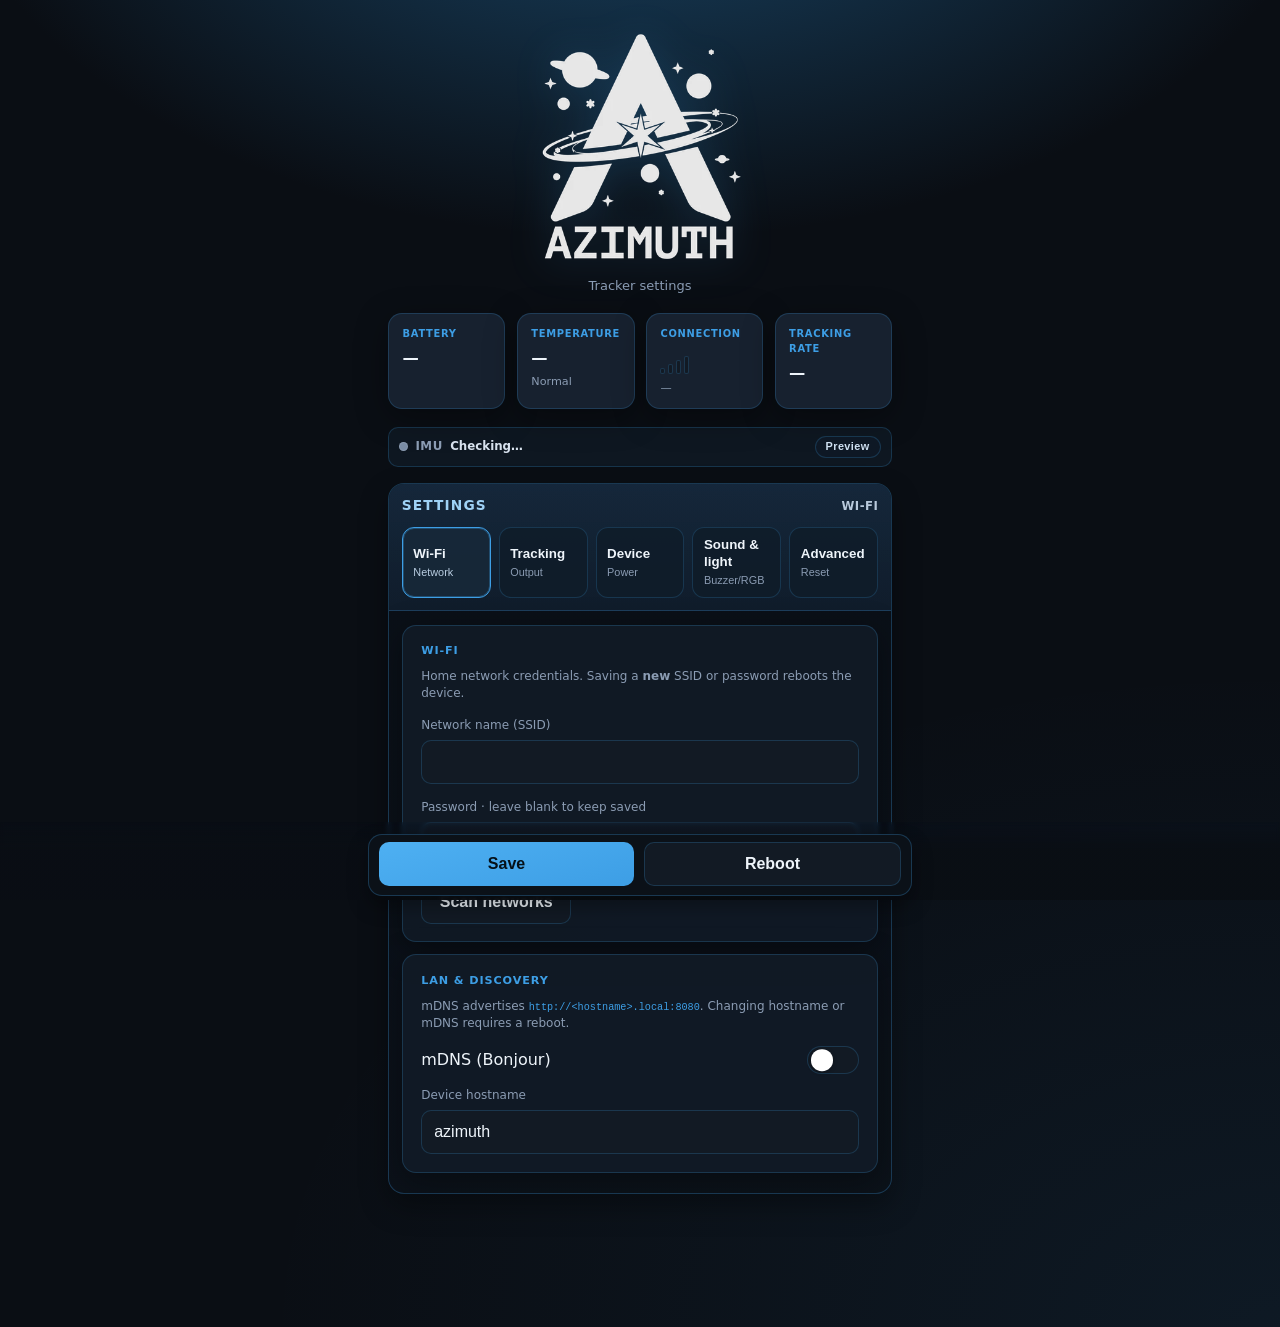
==== commit 25a068d7: "logo image optimizations" ====
--- a/web/index.html
+++ b/web/index.html
@@ -10,7 +10,7 @@
 <body>
 <div class="wrap">
 <header class="brand">
-<div class="logo-wrap"><svg viewBox="0 0 1004 1024" preserveAspectRatio="xMidYMid meet" shape-rendering="geometricPrecision" fill="currentColor" role="img" aria-labelledby="azLogoTitle"><title id="azLogoTitle">Azimuth</title> <path d="M0 0 C7.7445 6.6112 11.5267 15.9866 15.625 25.0625 C21.0712 36.9661 26.7384 48.7473 32.5 60.5 C37.9256 71.5751 43.2954 82.6644 48.4375 93.875 C53.7747 105.5085 59.3657 117.0085 65 128.5 C71.1616 141.067 77.2229 153.6641 83.0586 166.3867 C87.7191 176.5003 92.6023 186.4999 97.5 196.5 C103.4755 208.7009 109.3404 220.9372 115.0078 233.2852 C120.0803 244.284 125.4109 255.1527 130.7389 266.0291 C136.5308 277.8576 142.1897 289.7356 147.6824 301.7068 C151.4193 309.8301 155.3688 317.8182 159.4883 325.7539 C161 329 161 329 161 332 C162.5752 331.8466 164.1505 331.6932 165.7734 331.5352 C174.7094 330.7933 183.6643 330.6351 192.625 330.4375 C193.0809 330.4271 193.0809 330.4271 195.3881 330.3743 C216.9882 329.8845 238.5264 329.911 260.125 330.4375 C261.7507 330.4767 263.3763 330.5158 265.0513 330.5562 C269.702 330.6804 274.3507 330.8317 279 331 C280.5285 331.0504 282.057 331.1009 283.6318 331.1528 C285.0707 331.2171 286.5097 331.2814 287.9922 331.3477 C288.6321 331.3741 288.6321 331.3741 291.8706 331.5081 C295 332 295 332 298 335 C296 339 296 339 295 340 C292.111 340.245 289.2383 340.4294 286.3438 340.5781 C284.4585 340.685 282.5732 340.7924 280.688 340.9004 C279.6812 340.9569 278.6745 341.0133 277.6373 341.0715 C251.3337 342.5678 225.1808 345.0905 199 348 C197.5032 348.1656 196.0065 348.3313 194.4644 348.502 C190.8293 348.9088 187.1954 349.3245 183.5625 349.75 C182.5746 349.8654 181.5867 349.9807 180.5688 350.0996 C174.2509 350.8745 174.2509 350.8745 172 352 C172.6927 356.5344 173.7942 359.6594 177 363 C182.9317 364.3012 188.6489 364.0629 194.6912 363.7722 C197.7898 363.6231 200.8842 363.5381 203.9856 363.4712 C207.1813 363.4013 210.3764 363.3273 213.5715 363.2331 C223.79 362.9321 233.9709 363.0816 244.1875 363.375 C245.0243 363.3974 245.8612 363.4197 246.7234 363.4427 C329.763 365.6772 329.763 365.6772 340.9375 379.375 C342.3771 382.9318 342.2855 384.3576 341 388 C335.4866 395.8213 328.1189 400.1434 320 405 C319.1221 405.5659 318.2443 406.1318 317.3398 406.7148 C312.5093 409.706 309.525 410.5282 304 409 C307.3446 405.6554 310.2981 404.271 314.5625 402.25 C335.2216 392.0974 335.2216 392.0974 337.875 383 C336.6436 378.7781 334.1188 377.8054 330.2422 376.0977 C313.0842 370.2887 294.8547 370.857 277 371 C278.2594 371.7593 279.5188 372.5185 280.8164 373.3008 C285.313 376.202 288.5877 379.1755 291 384 C292.0189 394.4802 288.368 400.6789 281.25 408.1875 C277.5494 411.703 273.5314 414.6183 269.2969 417.457 C267.1484 418.9003 265.0706 420.4471 263 422 C264.2298 421.5553 265.4595 421.1105 266.7266 420.6523 C268.3591 420.08 269.9919 419.5084 271.625 418.9375 C272.0291 418.7902 272.0291 418.7902 274.0742 418.0449 C279.6197 416.1288 283.6567 415.3284 289 418 C289 418.66 289 419.32 289 420 C286.8015 421.1223 286.8015 421.1223 283.668 422.3633 C282.4925 422.8322 281.317 423.3011 280.106 423.7842 C278.8129 424.2885 277.5198 424.7929 276.1875 425.3125 C275.5281 425.5731 275.5281 425.5731 272.1909 426.8916 C256.2162 433.1622 240.1128 439.0953 224 445 C232.3179 443.9408 240.329 441.772 248.4375 439.6875 C248.8629 439.5784 248.8629 439.5784 251.0155 439.0261 C365.8651 409.4419 365.8651 409.4419 393.2383 381.7344 C395 380 395 380 397 380 C397.66 378.68 398.32 377.36 399 376 C399.7219 374.7419 400.4438 373.4837 401.1875 372.1875 C403.1748 367.5961 403.4285 365.732 402 361 C392.8736 347.7027 370.7868 345.1161 356 343 C351.2151 342.5528 346.4237 342.1704 341.625 341.9097 C335.8019 341.505 331.7548 340.4373 327 337 C327 336.34 327 335.68 327 335 C349.7244 335.3571 385.9498 337.9498 403 355 C406.937 360.4267 407.8876 364.3427 407 371 C386.5178 422.9104 269.0498 450.5128 220 467 C190.6471 476.7402 160.9311 485.2341 131 493 C130.168 493.2162 129.336 493.4323 128.4788 493.655 C90.4568 503.5032 51.9391 511.6569 13.3125 518.75 C12.6606 518.87 12.6606 518.87 9.3613 519.4775 C4.1493 520.4025 -0.6927 521.112 -6 521 C-4.8625 514.6211 -3.69 508.2501 -2.4844 501.8838 C-2.0791 499.7166 -1.6836 497.5477 -1.2978 495.377 C-0.7421 492.259 -0.152 489.1493 0.4453 486.0391 C0.5283 485.5521 0.5283 485.5521 0.948 483.0876 C1.4927 480.3579 1.4927 480.3579 3 476 C5.724 474.8153 5.724 474.8153 9 474 C9.4775 473.8699 9.4775 473.8699 11.8941 473.2113 C21.3563 471.2949 28.2688 473.2456 37.2344 476.4336 C38.6342 476.9049 40.0339 477.3762 41.4761 477.8618 C45.9104 479.3604 50.3301 480.8973 54.75 482.4375 C59.2151 483.9661 63.6829 485.4867 68.1524 487.0025 C70.9255 487.9458 73.6956 488.8982 76.4623 489.8602 C77.7016 490.2872 78.9409 490.7142 80.2178 491.154 C81.3133 491.5354 82.4088 491.9167 83.5375 492.3096 C84.3501 492.5374 85.1628 492.7652 86 493 C86.33 492.67 86.66 492.34 87 492 C81.3979 486.8819 75.7862 481.7821 70.0586 476.8047 C66.0002 473.2468 62.0042 469.6186 58 466 C59 464 59 464 62.9575 462.9536 C64.7642 462.5676 66.5728 462.1906 68.3828 461.8203 C70.414 461.3884 72.4452 460.9563 74.4763 460.5239 C75.5581 460.2967 76.64 460.0696 77.7546 459.8355 C249.8228 423.5619 249.8228 423.5619 276 391 C276.33 389.68 276.66 388.36 277 387 C269.0665 378.9918 256.3982 377.492 245.75 375.6875 C244.7448 375.5161 243.7396 375.3446 242.7039 375.168 C230.7215 373.2765 219.8326 374.3779 207.875 376 C205.0605 376.3797 202.2454 376.7548 199.4297 377.125 C198.1946 377.2926 196.9595 377.4602 195.687 377.6328 C191.7685 378.0231 187.9353 378.0609 184 378 C184.4847 378.9892 184.9694 379.9784 185.4688 380.9976 C187.261 384.6599 189.0496 388.324 190.8359 391.9893 C191.6106 393.5769 192.3866 395.1638 193.1641 396.75 C194.2797 399.0269 195.3899 401.3064 196.5 403.5859 C197.1703 404.958 197.8406 406.33 198.5312 407.7437 C200 411 200 411 200 413 C165.5139 421.2286 131.0048 429.3333 96.375 436.9375 C95.0075 437.2397 93.6399 437.5419 92.231 437.8533 C88.3507 438.7095 84.4687 439.5574 80.5859 440.4023 C79.4534 440.6526 78.3208 440.9029 77.1539 441.1608 C70.7635 442.5377 64.5176 443.4777 58 444 C55.6774 439.6506 53.4266 435.2679 51.1875 430.875 C50.5256 429.6375 49.8636 428.4 49.1816 427.125 C47.489 423.7579 45.9904 420.6373 45 417 C46.8828 413.3398 46.8828 413.3398 50 411 C51.2169 409.9069 52.4338 408.8138 53.6875 407.6875 C54.3759 407.101 55.0642 406.5145 55.7734 405.9102 C58.1632 403.86 60.4869 401.7476 62.8125 399.625 C67.0791 395.7701 71.4736 392.116 75.9688 388.5312 C80.4235 384.8113 84.7036 380.9009 89 377 C84.5835 378.4218 80.1679 379.8465 75.7531 381.2736 C74.1274 381.7991 72.5015 382.3243 70.8756 382.8492 C60.426 386.225 49.9983 389.6594 39.5938 393.1719 C38.5682 393.5173 37.5427 393.8626 36.4861 394.2185 C31.4224 395.9241 26.3612 397.6369 21.304 399.3616 C19.4489 399.9875 17.5936 400.6131 15.7383 401.2383 C14.8816 401.5335 14.025 401.8287 13.1423 402.1329 C7.2272 404.1136 7.2272 404.1136 5 403 C4.314 400.8227 4.314 400.8227 3.7109 397.9766 C3.4918 396.9556 3.2727 395.9347 3.0469 394.8828 C2.8252 393.8077 2.6034 392.7327 2.375 391.625 C2.1456 390.5577 1.9161 389.4903 1.6797 388.3906 C0 380.4521 0 380.4521 0 377 C16.7084 374.7039 16.7084 374.7039 25 375 C24.67 374.34 24.34 373.68 24 373 C21.4805 372.9883 21.4805 372.9883 18.1875 373.3125 C17.0222 373.4208 15.8569 373.5291 14.6562 373.6406 C13.4497 373.7592 12.2431 373.8778 11 374 C8.7294 374.1909 6.4586 374.3786 4.1875 374.5625 C2.4583 374.7079 0.7291 374.8536 -1 375 C-1.6729 371.9388 -2.3385 368.8762 -3 365.8125 C-3.0954 365.3803 -3.0954 365.3803 -3.5781 363.1934 C-4.4797 358.9914 -5 355.3217 -5 351 C0.61 350.01 6.22 349.02 12 348 C6.7551 336.8732 1.4605 325.7711 -3.875 314.6875 C-4.4341 313.5256 -4.9931 312.3638 -5.5691 311.1667 C-8.0134 306.094 -10.473 301.0322 -13 296 C-20.7495 311.9305 -28.4064 327.8968 -35.823 343.9853 C-36.3287 345.082 -36.8344 346.1787 -37.3555 347.3086 C-37.7953 348.2656 -38.2351 349.2227 -38.6882 350.2087 C-40.0773 353.1645 -41.5284 356.0845 -43 359 C-42.2498 358.795 -41.4995 358.5901 -40.7266 358.3789 C-34.1143 356.6384 -27.8187 355.5014 -21 355 C-21.262 356.9387 -21.5352 358.8759 -21.8125 360.8125 C-21.9633 361.8915 -22.1141 362.9704 -22.2695 364.082 C-22.5106 365.375 -22.7516 366.6679 -23 368 C-23.0757 368.9227 -23.1515 369.8455 -23.2295 370.7961 C-23.7044 374.0622 -24.2062 376.2156 -26 379 C-30.7196 381.1089 -35.5154 381.5442 -40.625 382.0625 C-43.3055 382.4014 -45.9852 382.7461 -48.6641 383.0977 C-49.8547 383.2266 -51.0453 383.3556 -52.272 383.4885 C-53.1722 383.6573 -54.0725 383.8261 -55 384 C-55.33 384.66 -55.66 385.32 -56 386 C-46.43 384.35 -36.86 382.7 -27 381 C-28.125 393.375 -28.125 393.375 -29.5625 398.6875 C-29.8319 399.702 -30.1013 400.7165 -30.3789 401.7617 C-30.4814 402.131 -30.4814 402.131 -31 404 C-36.2928 402.2951 -41.5842 400.586 -46.875 398.875 C-47.2797 398.7442 -47.2797 398.7442 -49.3276 398.0824 C-59.4704 394.8021 -69.5974 391.4789 -79.7031 388.0859 C-80.6606 387.7648 -81.618 387.4437 -82.6044 387.1129 C-87.2968 385.5383 -91.9873 383.9582 -96.6753 382.3706 C-98.3902 381.7938 -100.1052 381.2171 -101.8203 380.6406 C-102.5745 380.3856 -102.5745 380.3856 -106.3911 379.0947 C-110 378 -110 378 -113 378 C-105.7527 384.7689 -98.4949 391.5044 -91 398 C-89.3307 399.497 -87.6642 400.9972 -86 402.5 C-73.9289 413.3807 -73.9289 413.3807 -70 416 C-70 416.66 -70 417.32 -70 418 C-70.66 418 -71.32 418 -72 418 C-72.1272 418.4151 -72.1272 418.4151 -72.7708 420.5156 C-74.1479 424.4192 -75.8515 428.0302 -77.668 431.75 C-77.8469 432.1176 -77.8469 432.1176 -78.7525 433.9778 C-79.894 436.3202 -81.0408 438.6601 -82.1875 441 C-83.3107 443.3037 -84.433 445.6078 -85.5535 447.9128 C-86.2957 449.4277 -87.0462 450.9387 -87.805 452.4454 C-89.5707 455.9637 -91.1655 459.4403 -92.5515 463.1274 C-96.1112 472.0947 -96.1112 472.0947 -101.1682 474.5186 C-105.4376 475.508 -109.5715 475.9879 -113.9375 476.375 C-115.6332 476.5734 -117.3282 476.778 -119.0225 476.9883 C-122.8497 477.4533 -126.6791 477.8796 -130.5132 478.2842 C-137.6037 479.0463 -144.6691 479.9772 -151.7383 480.9141 C-184.0847 485.1667 -216.4864 488.7704 -248.9531 491.9688 C-250.0198 492.0746 -251.0864 492.1804 -252.1854 492.2894 C-256.1419 492.6727 -260.0223 493 -264 493 C-262.5177 488.1578 -260.5257 483.7432 -258.3047 479.1953 C-257.5893 477.7258 -256.8738 476.2563 -256.1367 474.7422 C-255.3829 473.2031 -254.629 471.664 -253.875 470.125 C-253.1129 468.5627 -252.3512 467.0002 -251.5898 465.4375 C-249.7299 461.6234 -247.8665 457.8109 -246 454 C-296.9263 470.8525 -296.9263 470.8525 -306 489 C-306.0784 491.6655 -306.0888 494.3348 -306 497 C-306.99 497 -307.98 497 -309 497 C-310.6138 493.7724 -310.3994 491.5942 -310 488 C-305.8092 480.0714 -300.0151 475.4218 -293 470 C-292.34 469.34 -291.68 468.68 -291 468 C-312.6624 475.5242 -334.4333 483.2934 -354.4375 494.6367 C-357 496 -357 496 -359 496 C-359.2063 495.0512 -359.4125 494.1025 -359.625 493.125 C-361 490 -361 490 -364.125 488.625 C-364.5994 488.5219 -364.5994 488.5219 -367 488 C-352.7698 473.7698 -323.1049 468.2622 -304.5625 462.1875 C-303.0355 461.6783 -301.5086 461.1691 -299.9353 460.6445 C-291.1218 457.7467 -282.315 455.3092 -273.2734 453.2266 C-240.2669 445.3786 -240.2669 445.3786 -233.6956 433.1707 C-231.6329 428.2006 -230.0206 423.2854 -229 418 C-238.0152 419.9976 -246.9176 422.1854 -255.7617 424.832 C-256.5763 425.075 -257.3908 425.318 -258.23 425.5683 C-261.5713 426.5687 -264.9107 427.5748 -268.2459 428.5955 C-270.7271 429.3523 -273.2126 430.0933 -275.6992 430.832 C-277.1516 431.2726 -278.604 431.7133 -280.1003 432.1672 C-286.8634 433.6115 -291.6856 431.504 -298 429 C-296.1669 425.3339 -291.0983 424.9464 -287.3516 423.8047 C-286.3599 423.4973 -285.3683 423.1899 -284.3467 422.8732 C-282.2155 422.2135 -280.0834 421.5567 -277.9504 420.9027 C-274.621 419.8738 -271.3012 418.8177 -267.9824 417.7551 C-249.5058 411.8875 -249.5058 411.8875 -240.3672 410.4258 C-229.7853 408.6432 -223.1283 406.8139 -217.4297 397.1875 C-214.1189 390.6673 -211.3815 383.964 -208.7914 377.1288 C-205.5135 368.5156 -201.4319 360.368 -197.3125 352.125 C-192.3007 341.8849 -187.3853 331.6093 -182.625 321.25 C-177.0213 309.0567 -171.1534 297.0015 -165.2515 284.9508 C-160.2248 274.6822 -155.2694 264.3914 -150.5 254 C-144.9406 241.8873 -139.1116 229.9159 -133.25 217.9477 C-128.2441 207.7219 -123.3096 197.4743 -118.5625 187.125 C-112.8083 174.5827 -106.7539 162.1959 -100.6795 149.8068 C-94.9604 138.1368 -89.36 126.4266 -83.9414 114.6133 C-79.2809 104.4997 -74.3976 94.5001 -69.5 84.5 C-63.9736 73.2153 -58.5057 61.9142 -53.25 50.5 C-51.7158 47.1853 -50.1806 43.8712 -48.645 40.5571 C-47.4678 38.0116 -46.2948 35.4642 -45.1245 32.9155 C-43.1647 28.6636 -41.1786 24.4248 -39.1875 20.1875 C-38.8883 19.5314 -38.8883 19.5314 -37.374 16.2109 C-33.1093 7.2152 -29.1565 1.6614 -20.125 -3 C-12.9878 -4.7302 -6.2867 -4.0937 0 0 Z " transform="translate(518,13)"/> <path d="M0 0 C3.3148 1.6978 6.0027 3.7521 9 6 C9.4961 8.8125 9.4961 8.8125 9.4375 12 C9.4362 13.0519 9.4349 14.1037 9.4336 15.1875 C9 18 9 18 6 21 C4.68 21 3.36 21 2 21 C1.67 21.99 1.34 22.98 1 24 C-5.0148 24.4196 -7.7629 22.7661 -12.375 19.125 C-14 17 -14 17 -13.6875 14.5 C-13.4606 13.675 -13.2338 12.85 -13 12 C-13.33 10.68 -13.66 9.36 -14 8 C-11.7663 3.5326 -11.3618 3.5266 -7 2 C-5 0 -5 0 0 0 Z " transform="translate(813,75)"/> <path d="M0 0 C0.6639 0.6046 1.3277 1.2091 2.0117 1.832 C2.3901 2.1704 2.3901 2.1704 4.3047 3.8828 C16.2385 15.137 24.2232 30.6826 27.0117 46.832 C26.9566 47.6209 26.9015 48.4098 26.8447 49.2227 C26.7561 52.1602 26.8719 54.11 28.0117 56.832 C32.0429 59.6244 36.4975 60.9577 41.1367 62.457 C43.708 63.3752 46.277 64.2996 48.8438 65.2305 C50.0833 65.671 51.3229 66.1115 52.6001 66.5654 C62.2452 70.1463 74.1514 75.1113 79.0117 84.832 C79.6104 90.1001 78.6372 92.9476 75.0117 96.832 C68.2492 99.2938 62.2253 100.3201 55.0117 100.207 C54.0905 100.2012 53.1693 100.1954 52.2202 100.1894 C40.4077 99.9772 28.708 98.394 17.0117 96.832 C16.7108 97.6129 16.4099 98.3937 16.0998 99.1982 C9.3579 115.5169 -8.9939 127.0494 -24.7578 132.8594 C-48.6526 140.0538 -73.0632 136.2356 -93.9883 122.832 C-98.3423 119.457 -102.2144 115.8407 -105.9883 111.832 C-106.7243 111.0534 -107.4604 110.2748 -108.2188 109.4727 C-117.9809 98.2189 -126.5011 81.4126 -125.7656 66.2383 C-126.9883 61.832 -126.9883 61.832 -129.448 60.2146 C-132.9581 58.7105 -136.4867 57.4656 -140.1133 56.2695 C-142.6846 55.3423 -145.2536 54.4087 -147.8203 53.4688 C-149.0599 53.0219 -150.2995 52.5751 -151.5767 52.1148 C-161.0666 48.5467 -170.794 44.0911 -176.9883 35.832 C-178.2383 31.7695 -178.2383 31.7695 -177.9883 27.832 C-174.8906 23.0527 -171.9185 20.4832 -166.2461 19.2227 C-149.532 17.2186 -132.5791 19.8182 -115.9883 21.832 C-115.8408 21.4446 -115.8408 21.4446 -115.0945 19.4839 C-108.1621 2.865 -89.2069 -8.5716 -72.9883 -14.168 C-72.5584 -14.3272 -72.5584 -14.3272 -70.3828 -15.1328 C-46.7934 -22.5194 -18.6411 -15.7296 0 0 Z M-154.9883 33.832 C-150.6087 37.1167 -146.1614 38.9314 -141.1133 40.8945 C-140.2277 41.2458 -139.3421 41.5971 -138.4297 41.959 C-133.986 43.7106 -129.5417 45.3819 -124.9883 46.832 C-124.3283 43.202 -123.6683 39.572 -122.9883 35.832 C-133.7238 34.0819 -144.1189 33.5926 -154.9883 33.832 Z M26.0117 72.832 C25.3517 76.132 24.6917 79.432 24.0117 82.832 C35.0096 84.68 45.8847 85.3812 57.0117 85.832 C53.9992 82.8195 52.2285 81.8939 48.3555 80.3516 C47.2507 79.9101 46.146 79.4685 45.0078 79.0137 C43.8541 78.5619 42.7004 78.11 41.5117 77.6445 C40.358 77.1811 39.2043 76.7177 38.0156 76.2402 C29.4123 72.832 29.4123 72.832 26.0117 72.832 Z " transform="translate(290.9883,104.168)"/> <path d="M0 0 C2.0722 3.1083 3.2843 6.0188 4.625 9.5 C5.071 10.6447 5.517 11.7894 5.9766 12.9688 C7 16 7 16 7 19 C8.4644 19.4331 9.9288 19.8663 11.4375 20.3125 C16.3273 21.7774 21.1654 23.3625 26 25 C26 25.66 26 26.32 26 27 C23.4367 28.1386 20.8214 29.1609 18.1875 30.125 C16.7373 30.6638 15.2871 31.2027 13.793 31.7578 C10 33 10 33 7 33 C6.8879 33.8482 6.7757 34.6964 6.6602 35.5703 C5.9555 39.2313 4.8149 42.4139 3.4375 45.875 C2.9825 47.0274 2.5274 48.1798 2.0586 49.3672 C1.7093 50.236 1.3599 51.1048 1 52 C-2.4437 50.2782 -2.8483 46.544 -4.125 43.0625 C-4.6638 41.6097 -5.2027 40.157 -5.7578 38.6602 C-7 35 -7 35 -7 33 C-8.485 32.5669 -9.97 32.1337 -11.5 31.6875 C-16.0803 30.3043 -20.5927 28.8772 -25 27 C-25 26.34 -25 25.68 -25 25 C-22.9715 24.3855 -20.9411 23.7767 -18.9021 23.1977 C-12.35 21.2266 -8.1086 19.8684 -4.5039 13.793 C-3.0801 9.5499 -1.9515 5.3701 -1 1 C-0.67 0.67 -0.34 0.34 0 0 Z " transform="translate(665,130)"/> <path d="M0 0 C12.6131 11.8595 17.7009 27.0697 17.1914 44.1133 C15.7273 61.8091 6.5269 75.9581 -7.6914 86.4062 C-21.7549 95.2552 -38.5059 97.0809 -54.3125 92.25 C-71.1147 86.0818 -83.1967 74.3272 -89.3438 57.4492 C-94.1421 42.0225 -92.56 26.2262 -84.5195 12.1211 C-64.8337 -17.3851 -27.2908 -22.6456 0 0 Z " transform="translate(794.125,193.0625)"/> <path d="M0 0 C0.66 0 1.32 0 2 0 C2.3287 1.1808 2.6574 2.3616 2.9961 3.5781 C6.805 15.9236 6.805 15.9236 10.0859 18.8789 C12.3125 19.8125 12.3125 19.8125 17 21 C18.7009 21.719 20.3893 22.4686 22.0625 23.25 C23.3619 23.8275 24.6612 24.405 26 25 C24.3265 28.3471 20.7081 28.3451 17.25 29.375 C11.1923 31.5592 8.0835 32.9216 5.625 39 C5.0305 40.9849 4.4877 42.9862 4 45 C3.3459 47.0041 2.6827 49.0054 2 51 C1.34 51 0.68 51 0 51 C-0.6145 48.9716 -1.2232 46.9412 -1.8022 44.9023 C-3.7715 38.356 -5.1109 34.105 -11.207 30.5391 C-15.4444 29.142 -19.6703 28.0611 -24 27 C-24.33 26.34 -24.66 25.68 -25 25 C-23.7818 24.7035 -22.5637 24.407 -21.3086 24.1016 C-7.6016 20.1591 -7.6016 20.1591 -4.3164 13.5273 C-3.0204 10.3037 -2.0278 7.0358 -1.0938 3.6914 C-0.7328 2.4732 -0.3719 1.2551 0 0 Z " transform="translate(114,197)"/> <path d="M0 0 C7.7022 6.2973 10.7835 12.4106 11.2109 22.2734 C10.8871 31.9677 7.4187 38.8903 -0.1875 44.9297 C-6.6422 49.1241 -13.8287 50.3801 -21.3516 49.3359 C-29.7925 46.4843 -35.9088 42.0941 -40.7891 34.5859 C-43.9303 26.0419 -44.5557 17.6271 -40.3516 9.3359 C-31.0058 -4.299 -14.5075 -10.2661 0 0 Z " transform="translate(187.3516,287.6641)"/> <path d="M0 0 C3 4 3 4 3 9 C4.4231 8.6288 5.8463 8.2575 7.3125 7.875 C12 7 12 7 15 9 C16 13 16 13 14 17 C13.01 17.66 12.02 18.32 11 19 C11 19.66 11 20.32 11 21 C12.32 21.99 13.64 22.98 15 24 C16 28 16 28 14.0625 30.875 C11 33 11 33 6.6875 32.3125 C5.4706 31.8794 4.2538 31.4462 3 31 C2.8763 32.1138 2.7525 33.2275 2.625 34.375 C2 38 2 38 0 40 C-1.65 40 -3.3 40 -5 40 C-8 36 -8 36 -8 31 C-9.2375 31.3712 -10.475 31.7425 -11.75 32.125 C-16 33 -16 33 -20 31 C-21.0625 28.6875 -21.0625 28.6875 -21 26 C-19.3745 24.2932 -17.7088 22.6234 -16 21 C-17 18 -17 18 -19.125 16.125 C-21 14 -21 14 -20.9375 11.375 C-20 9 -20 9 -17 7 C-13.979 7.5639 -10.9737 8.2243 -8 9 C-7.8762 7.8863 -7.7525 6.7725 -7.625 5.625 C-6.6404 -0.0856 -5.8977 0 0 0 Z " transform="translate(290,290)"/> <path d="M0 0 C1.8188 2.3833 3 3.9582 3 7 C4.0931 6.7731 5.1863 6.5462 6.3125 6.3125 C10 6 10 6 13 9 C12.8125 12.125 12.8125 12.125 12 15 C11.67 15.165 11.67 15.165 10 16 C10.66 17.32 11.32 18.64 12 20 C12.75 22.5625 12.75 22.5625 13 25 C12.34 25.99 11.68 26.98 11 28 C9.8863 27.9381 8.7725 27.8762 7.625 27.8125 C7.0269 27.8434 7.0269 27.8434 4 28 C2.6382 29.9808 1.3041 31.9808 0 34 C-3.125 34.5625 -3.125 34.5625 -6 34 C-8 31 -8 31 -8 27 C-8.66 27.33 -9.32 27.66 -10 28 C-15.6471 28.3529 -15.6471 28.3529 -18 26 C-18.3125 23.0625 -18.3125 23.0625 -18 20 C-17.01 19.01 -16.02 18.02 -15 17 C-15.99 16.01 -16.98 15.02 -18 14 C-18.3125 10.9375 -18.3125 10.9375 -18 8 C-17.34 7.34 -16.68 6.68 -16 6 C-13.3236 6.2433 -10.6531 6.5721 -8 7 C-7.8762 6.2162 -7.7525 5.4325 -7.625 4.625 C-6.4394 -0.3546 -5.1728 0 0 0 Z " transform="translate(833,331)"/> <path d="M0 0 C1.8089 3.6177 2.6164 6.2805 3.4204 10.1897 C3.6805 11.441 3.9407 12.6923 4.2086 13.9816 C4.3457 14.6556 4.3457 14.6556 5.0391 18.0664 C5.3248 19.452 5.6105 20.8376 5.9049 22.2651 C6.5076 25.194 7.1076 28.1235 7.7051 31.0535 C8.6223 35.5494 9.5487 40.0434 10.4766 44.5371 C11.0604 47.3801 11.6438 50.2232 12.2266 53.0664 C12.5046 54.4164 12.7827 55.7664 13.0692 57.1574 C13.3231 58.4055 13.5769 59.6537 13.8384 60.9397 C14.0633 62.0402 14.2882 63.1406 14.5199 64.2744 C15 67 15 67 15 70 C15.8202 69.7222 16.6404 69.4443 17.4854 69.1581 C25.9978 66.2765 34.5144 63.4074 43.0335 60.5457 C46.2156 59.476 49.3961 58.4019 52.5754 57.324 C57.1373 55.7792 61.703 54.2459 66.2695 52.7148 C66.9836 52.4716 66.9836 52.4716 70.5974 51.2409 C71.9185 50.8004 73.2396 50.3599 74.6008 49.906 C75.7666 49.513 76.9325 49.1199 78.1336 48.715 C81 48 81 48 84 49 C78.0515 54.4825 72.104 59.9575 65.9922 65.2578 C63.6398 67.315 61.3197 69.406 59 71.5 C56.0194 74.1898 53.0275 76.8631 50 79.5 C36.7595 91.0485 36.7595 91.0485 31 97 C37.9815 103.3091 44.9825 109.5849 52.1523 115.6797 C59.2697 121.7353 66.2284 127.9159 73.0664 134.2852 C76.6484 137.6 80.305 140.8121 84 144 C80.9031 145.5485 78.9419 144.1801 75.7144 143.094 C74.3931 142.6535 73.0719 142.2129 71.7107 141.7591 C70.2773 141.2727 68.844 140.7863 67.3672 140.2852 C65.9051 139.7954 64.443 139.3057 62.9365 138.8011 C59.0451 137.4962 55.1558 136.1848 51.2676 134.8703 C47.3013 133.5312 43.3321 132.2006 39.3633 130.8691 C31.5729 128.2539 23.7854 125.6302 16 123 C12.3561 138.7508 8.9592 154.543 5.6875 170.375 C5.2287 172.5873 4.7697 174.7995 4.3106 177.0117 C3.2049 182.3407 2.1017 187.6702 1 193 C-1 192 -1 192 -1.772 189.2602 C-1.8941 188.6485 -1.8941 188.6485 -2.5122 185.5525 C-2.7923 184.1711 -3.0725 182.7898 -3.3611 181.3666 C-3.657 179.8624 -3.9529 178.3583 -4.2578 176.8086 C-4.5657 175.2785 -4.8736 173.7484 -5.1909 172.1719 C-6.0092 168.0976 -6.82 164.022 -7.6272 159.9456 C-8.4523 155.7886 -9.2871 151.6337 -10.1211 147.4785 C-11.7564 139.3208 -13.3819 131.1611 -15 123 C-16.078 123.3499 -17.1559 123.6997 -18.2665 124.0601 C-39.8377 131.0609 -61.4136 138.0464 -83 145 C-81.7249 141.1747 -79.3893 139.5761 -76.3789 137.0234 C-73.8756 134.8942 -71.4357 132.7061 -69 130.5 C-65.3832 127.2361 -61.7361 124.0121 -58.0625 120.8125 C-55.6904 118.7279 -53.3444 116.6157 -51 114.5 C-44.4198 108.5647 -37.7379 102.7553 -31 97 C-34.6561 92.5213 -38.3975 88.6273 -42.7969 84.8828 C-45.2375 82.797 -47.6195 80.6541 -50 78.5 C-53.6189 75.2342 -57.2668 72.007 -60.9453 68.8086 C-63.2802 66.7533 -65.5758 64.6576 -67.875 62.5625 C-72.143 58.6922 -76.5813 55.1188 -81.1641 51.6289 C-83 50 -83 50 -83 48 C-74.9564 50.1141 -67.0931 52.5592 -59.2188 55.2305 C-56.8073 56.0411 -54.3959 56.8516 -51.9844 57.6621 C-48.2202 58.9314 -44.4566 60.2022 -40.6934 61.4744 C-37.0364 62.7094 -33.3777 63.9389 -29.7188 65.168 C-29.1532 65.3601 -29.1532 65.3601 -26.2909 66.3326 C-25.2455 66.6833 -24.2001 67.034 -23.123 67.3953 C-22.2036 67.706 -21.2841 68.0167 -20.3368 68.3368 C-18 69 -18 69 -15 69 C-14.8268 68.1503 -14.6537 67.3006 -14.4752 66.4252 C-12.6792 57.6166 -10.8779 48.8091 -9.0735 40.0022 C-8.3995 36.7112 -7.7274 33.4199 -7.0569 30.1282 C-6.0949 25.4089 -5.128 20.6907 -4.1602 15.9727 C-3.8591 14.4904 -3.558 13.0081 -3.2478 11.481 C-2.9676 10.1196 -2.6874 8.7583 -2.3987 7.3557 C-2.2754 6.7528 -2.2754 6.7528 -1.6518 3.7018 C-1 1 -1 1 0 0 Z " transform="translate(505,352)"/> <path d="M0 0 C0.66 0 1.32 0 2 0 C2.2887 1.4025 2.5775 2.805 2.875 4.25 C3.9073 7.4791 4.4997 8.693 7.4258 10.4883 C9.9306 11.4626 12.405 12.3038 15 13 C11 16 11 16 7.9375 16.0625 C5 17 5 17 3.9492 19.2812 C3.1904 21.8417 2.541 24.3854 2 27 C1.34 27 0.68 27 0 27 C-0.3094 25.3912 -0.6188 23.7825 -0.9375 22.125 C-1.7383 19.3516 -1.7383 19.3516 -3 17 C-7.625 15.5 -7.625 15.5 -12 15 C-12.33 14.34 -12.66 13.68 -13 13 C-6.375 10 -6.375 10 -3 10 C-2.01 6.7 -1.02 3.4 0 0 Z " transform="translate(813,412)"/> <path d="M0 0 C0.66 0 1.32 0 2 0 C2.2217 0.9526 2.4434 1.9052 2.6719 2.8867 C5.5367 12.9864 5.5367 12.9864 9.8984 16.0078 C12.9133 17.2269 15.851 18.1971 19 19 C19.99 19.33 20.98 19.66 22 20 C21 23 21 23 18.6016 24.168 C17.6193 24.5044 16.637 24.8409 15.625 25.1875 C14.6479 25.5317 13.6708 25.8759 12.6641 26.2305 C10 27 10 27 7 27 C6.5462 28.5263 6.0925 30.0525 5.625 31.625 C4.4815 35.4404 3.2894 39.2309 2 43 C1.34 43 0.68 43 0 43 C-0.8372 40.7097 -1.6696 38.4177 -2.5 36.125 C-2.9641 34.8488 -3.4281 33.5727 -3.9062 32.2578 C-5 29 -5 29 -5 27 C-5.7838 26.9175 -6.5675 26.835 -7.375 26.75 C-12.1776 25.7564 -16.4981 23.9129 -21 22 C-19.413 18.826 -16.582 19.0167 -13.25 18.125 C-7.3972 16.1483 -5.0252 14.653 -2.6875 8.875 C-2.0745 6.9319 -1.5034 4.9743 -1 3 C-0.67 2.01 -0.34 1.02 0 0 Z " transform="translate(209,427)"/> <path d="M0 0 C1.0106 0.3713 2.0213 0.7425 3.0625 1.125 C3.7019 1.4138 4.3412 1.7025 5 2 C3.4762 5.0476 1.1902 5.2352 -1.9648 6.3984 C-3.2272 6.8717 -4.4896 7.3449 -5.7903 7.8325 C-7.1589 8.3415 -8.5274 8.8506 -9.9375 9.375 C-87.9851 39.0247 -87.9851 39.0247 -98 62 C-98.75 64.9375 -98.75 64.9375 -98 68 C-88.3758 76.1561 -76.2134 78.3275 -64 80 C-64.4886 79.2678 -64.9771 78.5356 -65.4805 77.7812 C-68.0836 73.0166 -67.5875 68.0563 -66.125 62.9375 C-65.7537 62.2981 -65.3825 61.6587 -65 61 C-64.34 61 -63.68 61 -63 61 C-62.7525 61.7837 -62.505 62.5675 -62.25 63.375 C-60.5382 66.9697 -58.6991 66.9211 -55 68 C-54.67 68.495 -54.67 68.495 -53 71 C-49.4375 71.9141 -49.4375 71.9141 -45 72.625 C-43.5562 72.8648 -42.1125 73.1045 -40.625 73.3516 C-32.3398 74.5132 -24.2324 75.1566 -15.8672 75.168 C-14.9235 75.172 -13.9798 75.1761 -13.0075 75.1803 C-9.9633 75.1897 -6.9192 75.1897 -3.875 75.1875 C-3.3569 75.1879 -3.3569 75.1879 -0.7348 75.1897 C17.24 75.1883 35.0813 74.5011 53 73 C46.6621 71.1408 40.2676 69.6111 33.8398 68.0977 C30.2398 67.0686 27.2114 65.9188 24 64 C24 63.34 24 62.68 24 62 C30.4765 62.6609 36.761 63.9323 43.1211 65.2812 C50.7796 66.7004 58.3805 67.1724 66.1562 67.2383 C67.1187 67.2482 68.0811 67.258 69.0726 67.2682 C94.957 67.478 120.3158 66.2879 146 63 C146.9647 62.8784 147.9294 62.7568 148.9233 62.6315 C185.4007 58.0231 221.6745 52.0804 257.9379 46.0463 C261.6211 45.4339 265.3047 44.8247 268.9885 44.2156 C271.5476 43.7909 274.1058 43.3606 276.6639 42.9301 C278.2034 42.6754 279.7428 42.4207 281.3289 42.1582 C282.6714 41.9336 284.0139 41.709 285.3971 41.4777 C288.6549 41.0457 291.7199 40.9058 295 41 C298.6144 54.549 301.327 68.2405 304 82 C299.2064 84.2884 294.1565 84.919 288.957 85.6992 C287.9464 85.855 286.9358 86.0107 285.8946 86.1711 C282.5351 86.6849 279.1741 87.1875 275.8125 87.6875 C274.645 87.8623 273.4775 88.0371 272.2746 88.2172 C214.9 96.773 156.9794 103.449 99 106 C98.1073 106.041 97.2146 106.0819 96.2949 106.1242 C76.6149 107.0107 56.9485 107.2423 37.25 107.25 C35.6893 107.2507 34.1286 107.2514 32.5205 107.252 C-84.5453 107.1719 -84.5453 107.1719 -109 80 C-113.8342 72.6241 -115.1705 66.838 -113.0625 58.125 C-103.5547 39.1095 -81.3151 28.6289 -63 20 C-62.2975 19.6636 -62.2975 19.6636 -58.7422 17.9609 C-47.7868 12.8114 -36.5599 8.2793 -25.3125 3.8125 C-24.5788 3.5117 -24.5788 3.5117 -20.8657 1.9895 C-7.8741 -3.0742 -7.8741 -3.0742 0 0 Z " transform="translate(195,454)"/> <path d="M0 0 C1.2141 2.0342 1.2141 2.0342 2.582 4.9219 C3.0946 5.9947 3.6072 7.0675 4.1353 8.1729 C4.6887 9.3533 5.2422 10.5338 5.8125 11.75 C6.3944 12.9743 6.9762 14.1986 7.5757 15.46 C12.0174 24.832 16.3601 34.2497 20.7004 43.669 C25.8893 54.8738 31.3167 65.9581 36.7474 77.047 C42.3047 88.3996 47.735 99.797 53.0078 111.2852 C57.6872 121.4316 62.5857 131.4659 67.5 141.5 C73.4755 153.7009 79.3404 165.9372 85.0078 178.2852 C89.6872 188.4316 94.5858 198.4659 99.5 208.5 C105.4665 220.6826 111.3261 232.8991 116.9814 245.2302 C122.7219 257.684 128.775 269.9861 134.8184 282.2949 C135.2206 283.1156 135.6228 283.9363 136.0372 284.7819 C137.1393 287.03 138.2439 289.2769 139.3486 291.5237 C142.5701 298.3053 143.3381 305.197 140.8125 312.375 C136.2655 318.9604 130.6721 323.5575 122.4531 324.3359 C116.719 323.9034 111.9484 322.258 106.5625 320.3125 C105.961 320.1004 105.961 320.1004 102.917 319.0269 C86.2948 313.1159 69.7546 306.966 53.2136 300.8323 C31.9039 292.9319 31.9039 292.9319 21.5078 289.2891 C20.7616 289.0257 20.7616 289.0257 16.9854 287.6929 C14.3801 286.7783 11.7705 285.8761 9.1553 284.9907 C-5.3315 279.8843 -17.2365 271.8907 -28 261 C-28.7386 260.2717 -29.4773 259.5434 -30.2383 258.793 C-40.477 248.0771 -46.3357 233.5698 -52.6875 220.375 C-53.4849 218.7276 -54.2826 217.0803 -55.0803 215.4331 C-60.1492 204.9456 -65.0934 194.4048 -69.9558 183.8198 C-75.0501 172.7797 -80.4012 161.869 -85.7488 150.9503 C-91.3056 139.5986 -96.7354 128.2021 -102.0078 116.7148 C-107.0781 105.7208 -112.4067 94.8569 -117.7319 83.9849 C-124.6384 69.8781 -131.3502 55.6909 -137.8811 41.4055 C-138.8827 39.2522 -139.938 37.1241 -141 35 C-141 34.01 -141 33.02 -141 32 C-140.6089 31.9142 -140.6089 31.9142 -138.63 31.4801 C-99.8893 22.9757 -61.2138 14.3012 -22.6855 4.8731 C-2.7537 0 -2.7537 0 0 0 Z " transform="translate(752,495)"/> <path d="M0 0 C3.5828 1.7477 6.6122 3.7856 9 7 C8.6875 10 8.6875 10 8 13 C8.33 14.32 8.66 15.64 9 17 C5.7305 21.1497 2.0105 23.8862 -3.3125 24.1875 C-4.1994 24.1256 -5.0862 24.0637 -6 24 C-6.33 23.01 -6.66 22.02 -7 21 C-8.6562 20.6178 -10.3246 20.286 -12 20 C-14.6846 17.3154 -14.3297 15.8026 -14.375 12.0625 C-14.4034 11.0016 -14.4317 9.9407 -14.4609 8.8477 C-14 6 -14 6 -10 3 C-9.01 3 -8.02 3 -7 3 C-7 2.34 -7 1.68 -7 1 C-5 0 -5 0 0 0 Z " transform="translate(148,499)"/> <path d="M0 0 C3.3246 3.4038 5.625 5.8252 5.625 10.6875 C6.3262 10.7494 6.3262 10.7494 9.875 11.0625 C14.625 11.6875 14.625 11.6875 18.625 13.6875 C18.79 14.3475 18.79 14.3475 19.625 17.6875 C16.6716 21.1501 13.9504 21.916 9.625 22.5625 C4.3973 23.4209 2.775 25.3999 -0.375 29.6875 C-5.6325 33.4429 -11.1492 33.3565 -17.375 32.6875 C-21.5067 31.3103 -22.9769 30.2496 -25.5 26.6875 C-29.2306 22.7947 -32.4503 22.3362 -37.6328 21.3281 C-40.375 20.6875 -40.375 20.6875 -43.375 18.6875 C-43.5 16.25 -43.5 16.25 -42.375 13.6875 C-39.0987 11.9233 -36.331 10.7961 -32.625 10.375 C-29.2 9.3285 -28.9176 6.832 -27.375 3.6875 C-19.2481 -4.5988 -10.024 -6.8683 0 0 Z M-38.375 16.6875 C-32.625 18.6875 -32.625 18.6875 -30.375 18.6875 C-30.375 17.3675 -30.375 16.0475 -30.375 14.6875 C-34.375 14.6875 -34.375 14.6875 -38.375 16.6875 Z M6.625 14.6875 C6.46 15.3475 6.46 15.3475 5.625 18.6875 C7.9681 18.4319 10.3034 18.0948 12.625 17.6875 C12.955 17.0275 13.285 16.3675 13.625 15.6875 C11.315 15.3575 9.005 15.0275 6.625 14.6875 Z " transform="translate(869.375,534.3125)"/> <path d="M0 0 C-0.6377 4.513 -2.346 8.0899 -4.3594 12.1602 C-5.056 13.5785 -5.7525 14.9967 -6.4702 16.458 C-6.8415 17.2078 -7.2128 17.9576 -7.5954 18.7301 C-9.5634 22.7057 -11.512 26.6908 -13.4609 30.6758 C-13.8531 31.4769 -14.2454 32.2781 -14.6494 33.1035 C-17.9892 39.9412 -21.204 46.8324 -24.375 53.75 C-29.9772 65.9432 -35.846 77.9971 -41.7475 90.0472 C-46.7949 100.3583 -51.7691 110.6926 -56.5625 121.125 C-61.3385 131.4838 -66.1833 141.8082 -71.126 152.0886 C-71.9042 153.7112 -72.6787 155.3357 -73.449 156.9622 C-89.0861 189.9459 -111.4183 205.192 -145.375 217.1875 C-147.247 217.8574 -149.1187 218.5283 -150.99 219.2002 C-155.0721 220.6649 -159.1559 222.1246 -163.2407 223.5815 C-174.5696 227.6281 -185.8741 231.7423 -197.1832 235.8437 C-204.4657 238.4837 -211.7503 241.1184 -219.0346 243.7537 C-219.5445 243.9382 -219.5445 243.9382 -222.1252 244.8721 C-223.1022 245.2242 -224.0792 245.5763 -225.0857 245.9391 C-227.0741 246.6629 -229.0581 247.3991 -231.0381 248.1459 C-232.0058 248.5086 -232.9734 248.8714 -233.9705 249.2451 C-234.8268 249.5707 -235.6831 249.8962 -236.5654 250.2316 C-242.248 252.0251 -246.6973 251.4861 -252.1875 249.4375 C-258.1929 245.598 -262.5195 241.1063 -264 234 C-265.2853 222.8605 -257.3165 211.2953 -252.5625 201.625 C-247.4967 191.2554 -242.5024 180.8634 -237.6875 170.375 C-232.0623 158.1406 -226.174 146.0436 -220.2518 133.9513 C-215.225 123.6826 -210.2695 113.3916 -205.5 103 C-199.946 90.8992 -194.1235 78.9391 -188.2671 66.9829 C-181.398 52.9527 -174.722 38.8432 -168.2324 24.6326 C-167.8257 23.7638 -167.419 22.8951 -167 22 C-166.6719 20.9256 -166.3437 19.8511 -166.0056 18.7441 C-164 16 -164 16 -159.3733 15.0491 C-157.3976 14.9223 -155.4198 14.8261 -153.4414 14.7539 C-151.241 14.623 -149.0407 14.4916 -146.8403 14.3599 C-145.704 14.302 -144.5676 14.244 -143.3968 14.1844 C-138.0989 13.8968 -132.815 13.4598 -127.5273 13.0273 C-125.3235 12.8524 -123.1196 12.6776 -120.9158 12.5027 C-84.767 9.5887 -48.7747 5.5033 -12.7644 1.2445 C-11.3712 1.0802 -9.9781 0.916 -8.5427 0.7468 C-7.3217 0.602 -6.1007 0.4572 -4.8426 0.308 C-2 0 -2 0 0 0 Z " transform="translate(380,568)"/> <path d="M0 0 C0.8869 0.6806 1.7737 1.3613 2.6875 2.0625 C3.6775 2.7844 4.6675 3.5063 5.6875 4.25 C15.1054 13.0793 18.6708 24.3192 18.6875 37.0625 C17.6703 49.5459 11.1415 60.1252 1.4414 67.8516 C-8.0592 74.1853 -20.1491 76.6732 -31.3125 74.0625 C-45.4109 69.5546 -54.917 61.6287 -60.75 47.875 C-64.5773 36.1446 -63.2636 23.0721 -56.7695 12.5664 C-55.0662 10.255 -53.2744 8.1577 -51.3125 6.0625 C-50.7273 5.4244 -50.142 4.7863 -49.5391 4.1289 C-35.9988 -9.1543 -15.721 -9.1953 0 0 Z " transform="translate(567.3125,575.9375)"/> <path d="M0 0 C2.5702 3.427 3.7955 5.6425 5.1875 9.5625 C5.5317 10.5125 5.8759 11.4626 6.2305 12.4414 C7 15 7 15 7 18 C8.4644 18.4125 9.9288 18.825 11.4375 19.25 C16.5209 20.7656 21.1983 22.754 26 25 C21.9243 28.0568 19.995 28.4843 15.1875 29.5625 C9.1211 31.5614 6.9564 33.843 4.5207 39.783 C3.2067 43.4937 2.0483 47.2047 1 51 C-1 50 -1 50 -1.875 46.4297 C-5.0606 33.5326 -5.0606 33.5326 -11.3984 30.3164 C-15.8313 28.4885 -20.3527 27.1643 -25 26 C-23.3141 22.6283 -19.6524 22.5282 -16.1875 21.4375 C-7.1213 18.129 -7.1213 18.129 -5.25 13.6875 C-4.8375 12.1406 -4.425 10.5938 -4 9 C-3.2788 7.3 -2.5292 5.6117 -1.75 3.9375 C-1.1725 2.6381 -0.595 1.3388 0 0 Z " transform="translate(912,600)"/> <path d="M0 0 C6.2407 3.0048 9.2838 7.2249 11 13.875 C11 20.073 8.9098 24.1833 4.4375 28.4375 C-0.044 31.3102 -3.7542 31.3857 -9 31 C-14.3627 28.6762 -17.3784 26.2432 -20 21 C-21.7123 14.3649 -20.6398 10.747 -17 5 C-11.6432 0.0258 -7.261 -0.7931 0 0 Z " transform="translate(146,610)"/> <path d="M0 0 C1.32 0.99 2.64 1.98 4 3 C5.32 3.66 6.64 4.32 8 5 C9.0981 8.2943 9.112 9.6641 8 13 C8.33 14.32 8.66 15.64 9 17 C5.7305 21.1497 2.0105 23.8862 -3.3125 24.1875 C-4.1994 24.1256 -5.0862 24.0637 -6 24 C-6.33 23.01 -6.66 22.02 -7 21 C-8.6562 20.6178 -10.3246 20.286 -12 20 C-14.6846 17.3154 -14.3297 15.8026 -14.375 12.0625 C-14.4034 11.0016 -14.4317 9.9407 -14.4609 8.8477 C-13.7748 4.6085 -10.9097 3.6298 -7.5625 1.3125 C-5 0 -5 0 0 0 Z " transform="translate(597,681)"/> <path d="M0 0 C0.66 0 1.32 0 2 0 C2.1469 0.5846 2.1469 0.5846 2.8906 3.543 C6.5015 15.8803 6.5015 15.8803 10.8594 19.1367 C13.8845 20.3295 16.8481 21.212 20 22 C22.0132 22.9731 24.0225 23.9563 26 25 C24.3835 28.233 21.4422 28.465 18.125 29.625 C16.8695 30.071 15.6139 30.517 14.3203 30.9766 C11 32 11 32 8 32 C7.5875 33.4644 7.175 34.9288 6.75 36.4375 C5.2344 41.5209 3.246 46.1983 1 51 C-1 49 -1 49 -1.875 45.5508 C-5.0595 33.5536 -5.0595 33.5536 -11.3984 30.3867 C-15.8353 28.5611 -20.36 27.2062 -25 26 C-24 24 -24 24 -20.4297 23.125 C-7.4961 19.9304 -7.4961 19.9304 -4.3867 13.6016 C-3.0877 10.364 -2.0813 7.0804 -1.1289 3.7266 C-0.7564 2.4968 -0.3838 1.267 0 0 Z " transform="translate(362,704)"/> <path d="M0 0 C9.24 0 18.48 0 28 0 C37.2184 28.0889 46.3812 56.1935 55.3633 84.3589 C56.0104 86.3877 56.6575 88.4165 57.3047 90.4453 C57.6171 91.4247 57.9295 92.4041 58.2514 93.4132 C60.2976 99.8206 62.3636 106.2213 64.4453 112.6172 C64.5775 113.0237 64.5775 113.0237 65.2464 115.0806 C66.4616 118.8156 67.6801 122.5495 68.9038 126.2817 C69.3171 127.55 69.7304 128.8183 70.1562 130.125 C70.5152 131.2207 70.8743 132.3164 71.2441 133.4453 C72 136 72 136 72 138 C62.43 138 52.86 138 43 138 C39.7 128.43 36.4 118.86 33 109 C19.8 109 6.6 109 -7 109 C-11.4375 122.9375 -11.4375 122.9375 -12.8337 127.3396 C-13.1967 128.4741 -13.5596 129.6085 -13.9336 130.7773 C-14.1195 131.3613 -14.1195 131.3613 -15.0603 134.3162 C-16 137 -16 137 -17 138 C-18.9996 138.0876 -21.0024 138.107 -23.0039 138.0977 C-24.2188 138.0944 -25.4338 138.0912 -26.6855 138.0879 C-27.9649 138.0795 -29.2443 138.0711 -30.5625 138.0625 C-31.8458 138.058 -33.129 138.0535 -34.4512 138.0488 C-37.6342 138.037 -40.8171 138.0197 -44 138 C-42.1152 130.0553 -39.9135 122.2993 -37.332 114.5547 C-36.98 113.4861 -36.628 112.4174 -36.2653 111.3164 C-35.51 109.0248 -34.753 106.7338 -33.9943 104.4433 C-31.9661 98.3194 -29.952 92.1909 -27.9375 86.0625 C-27.5259 84.8112 -27.1143 83.5599 -26.6903 82.2707 C-21.8346 67.4876 -17.1071 52.6638 -12.3918 37.8355 C-8.3657 25.1871 -4.2219 12.5845 0 0 Z M13 40 C10.8488 45.5673 8.9901 51.1513 7.3008 56.875 C7.0609 57.6849 6.821 58.4949 6.5738 59.3293 C5.8173 61.8854 5.0648 64.4427 4.3125 67 C3.7965 68.7462 3.2802 70.4923 2.7637 72.2383 C1.5056 76.4912 0.2529 80.7456 -1 85 C8.24 85 17.48 85 27 85 C25.1492 75.7462 22.743 67.0048 20 58 C19.7744 57.244 19.7744 57.244 18.6328 53.418 C18.415 52.6993 18.415 52.6993 17.3125 49.0625 C16.9168 47.7541 16.521 46.4457 16.1133 45.0977 C15 42 15 42 13 40 Z " transform="translate(134,840)"/> <path d="M0 0 C30.69 0 61.38 0 93 0 C93 29.752 93 29.752 83.6406 39.8477 C80.0704 43.8515 77.0259 48.0773 74 52.5 C73.0117 53.9106 72.0208 55.3195 71.0273 56.7266 C70.5322 57.4281 70.037 58.1297 69.5269 58.8525 C66.9001 62.547 64.2279 66.2084 61.5625 69.875 C56.5281 76.8087 51.6372 83.8294 46.8401 90.9292 C42.0159 98.051 37.007 104.9901 32 112 C52.46 112.33 72.92 112.66 94 113 C94 121.25 94 129.5 94 138 C61.99 138 29.98 138 -3 138 C-3 109.3744 -3 109.3744 5.5156 100.0312 C9.1325 95.9093 12.2781 91.5395 15.4375 87.0625 C16.5239 85.557 17.6124 84.0531 18.7031 82.5508 C22.0345 77.9528 25.3622 73.3523 28.6875 68.75 C29.2314 67.9973 29.7753 67.2445 30.3357 66.469 C34.368 60.8845 38.3743 55.2818 42.3711 49.6719 C44.3967 46.8427 46.4307 44.0205 48.4727 41.2031 C49.0676 40.382 49.6625 39.5609 50.2754 38.7148 C51.4486 37.0967 52.623 35.4795 53.7988 33.8633 C57.8901 28.2198 57.8901 28.2198 59 26 C49.265 25.835 49.265 25.835 0 25 C0 16.75 0 8.5 0 0 Z " transform="translate(220,840)"/> <path d="M0 0 C32.01 0 64.02 0 97 0 C97 8.25 97 16.5 97 25 C85.45 25 73.9 25 62 25 C62 54.04 62 83.08 62 113 C73.22 113 84.44 113 96 113 C101.8973 118.8973 97 129.66 97 138 C64.99 138 32.98 138 0 138 C0 129.75 0 121.5 0 113 C11.22 113 22.44 113 34 113 C34 83.96 34 54.92 34 25 C22.78 25 11.56 25 0 25 C0 16.75 0 8.5 0 0 Z " transform="translate(335,840)"/> <path d="M0 0 C0.6123 -0.0396 0.6123 -0.0396 3.7109 -0.2402 C12.5656 -0.4463 12.5656 -0.4463 16.0862 2.6021 C17.9402 5.209 19.4158 7.8422 20.875 10.6875 C21.922 12.4066 22.9778 14.1203 24.043 15.8281 C25.0533 17.529 26.0599 19.2321 27.0625 20.9375 C28.0754 22.6519 29.0897 24.3654 30.1055 26.0781 C30.341 26.4755 30.341 26.4755 31.5327 28.4863 C32.7105 30.4177 33.9685 32.2997 35.2383 34.1719 C36.875 36.6875 36.875 36.6875 36.875 38.6875 C37.535 38.6875 38.195 38.6875 38.875 38.6875 C39.5741 37.0342 40.2323 35.3635 40.875 33.6875 C42.1078 31.5204 43.3818 29.3764 44.6836 27.25 C45.4306 26.0254 46.1776 24.8008 46.9473 23.5391 C47.7278 22.268 48.5083 20.997 49.3125 19.6875 C50.8529 17.1667 52.3932 14.6458 53.9336 12.125 C54.6174 11.01 55.3011 9.8949 56.0056 8.7461 C57.6423 6.0682 59.2602 3.3787 60.875 0.6875 C70.115 0.6875 79.355 0.6875 88.875 0.6875 C88.875 46.2275 88.875 91.7675 88.875 138.6875 C79.965 138.6875 71.055 138.6875 61.875 138.6875 C61.875 107.9975 61.875 77.3075 61.875 45.6875 C60.2124 47.3501 59.1735 49.4228 57.9609 51.4297 C57.6625 51.9221 57.6625 51.9221 56.1523 54.4141 C55.5246 55.453 54.8968 56.492 54.25 57.5625 C52.4181 60.5935 50.5831 63.6219 48.7295 66.6397 C47.4695 68.7105 46.2366 70.798 45.0283 72.8994 C44.4337 73.9046 43.8392 74.9097 43.2266 75.9453 C42.964 76.4011 42.964 76.4011 41.6352 78.7075 C39.875 80.6875 39.875 80.6875 34.875 80.6875 C32.6211 78.0742 32.6211 78.0742 30.3125 74.375 C29.4566 73.0254 28.6006 71.6757 27.7188 70.2852 C27.2637 69.5493 26.8087 68.8134 26.3398 68.0552 C24.2325 64.6489 22.0837 61.2692 19.9397 57.886 C18.8634 56.1838 17.7909 54.4793 16.7224 52.7722 C12.9769 46.7893 12.9769 46.7893 11.875 45.6875 C11.946 46.4818 12.0171 47.276 12.0903 48.0944 C12.9103 58.1835 13.0048 68.219 12.9727 78.3359 C12.9708 80.0871 12.9694 81.8383 12.9684 83.5895 C12.9646 88.1497 12.9548 92.71 12.9437 97.2702 C12.9334 101.9432 12.9289 106.6161 12.9238 111.2891 C12.9132 120.4219 12.8956 129.5547 12.875 138.6875 C3.965 138.6875 -4.945 138.6875 -14.125 138.6875 C-14.1476 120.8422 -14.1659 102.9969 -14.1768 85.1516 C-14.182 76.8663 -14.1891 68.581 -14.2004 60.2957 C-14.2113 52.3075 -14.2173 44.3194 -14.2199 36.3313 C-14.2217 33.2759 -14.2254 30.2205 -14.2307 27.1651 C-14.2379 22.9024 -14.239 18.6398 -14.2385 14.3772 C-14.2421 13.0997 -14.2457 11.8223 -14.2494 10.5061 C-14.248 9.352 -14.2467 8.1979 -14.2453 7.0088 C-14.2457 6.5041 -14.2457 6.5041 -14.248 3.9501 C-13.9307 -1.885 -4.4262 0.1303 0 0 Z " transform="translate(463.125,839.3125)"/> <path d="M0 0 C4.4791 -0.0289 8.9583 -0.0467 13.4375 -0.0625 C14.7169 -0.0709 15.9963 -0.0793 17.3145 -0.0879 C17.9219 -0.0895 17.9219 -0.0895 20.9961 -0.0977 C22.122 -0.1029 23.2479 -0.1081 24.408 -0.1135 C27 0 27 0 28 1 C28.104 3.9246 28.1436 6.8263 28.1419 9.7515 C28.1436 10.2109 28.1436 10.2109 28.1524 12.5358 C28.1597 14.5399 28.1651 16.5441 28.1687 18.5483 C28.1758 21.7272 28.1915 24.9058 28.21 28.0846 C28.2625 37.1262 28.3104 46.1677 28.3259 55.2095 C28.3361 60.7351 28.3655 66.2603 28.4073 71.7858 C28.4195 73.8868 28.4247 75.9878 28.4225 78.0887 C28.4025 102.9938 28.4025 102.9938 35.8125 111.0625 C43.5754 115.7811 51.6595 116.0694 60.3125 113.9375 C65.8364 111.0351 68.1451 107.3509 70.25 101.5625 C71.7058 94.6476 72.1359 87.8865 72.2053 80.8301 C72.2152 79.9511 72.2251 79.0721 72.2353 78.1665 C72.2667 75.2881 72.2916 72.4097 72.3164 69.5312 C72.337 67.5249 72.358 65.5185 72.3794 63.5121 C72.4344 58.2515 72.4839 52.9908 72.5322 47.7301 C72.5826 42.3539 72.6382 36.9777 72.6934 31.6016 C72.8007 21.0678 72.9017 10.5339 73 0 C81.58 0 90.16 0 99 0 C99.068 12.4054 99.123 24.8107 99.1554 37.2163 C99.171 42.9779 99.1922 48.7394 99.2263 54.501 C99.2591 60.0707 99.2769 65.6403 99.2846 71.2101 C99.2901 73.3253 99.3009 75.4406 99.3172 77.5558 C99.4519 95.7662 98.95 115.3745 85 129 C69.8238 140.9717 52.3182 142.4423 33.668 139.4688 C21.3721 136.817 11.7813 130.3217 5.4648 119.3281 C0.9609 110.0313 -0.3079 100.8035 -0.2271 90.5933 C-0.2273 89.6067 -0.2276 88.6201 -0.2279 87.6037 C-0.2266 84.3789 -0.211 81.1544 -0.1953 77.9297 C-0.1916 75.6795 -0.1887 73.4294 -0.1867 71.1792 C-0.1791 65.284 -0.1595 59.3888 -0.1373 53.4936 C-0.1168 47.4671 -0.1077 41.4406 -0.0977 35.4141 C-0.0763 23.6093 -0.0422 11.8047 0 0 Z " transform="translate(569,840)"/> <path d="M0 0 C35.64 0 71.28 0 108 0 C108 15.18 108 30.36 108 46 C100.74 46 93.48 46 86 46 C86 38.41 86 30.82 86 23 C80.06 23 74.12 23 68 23 C68 53.69 68 84.38 68 116 C75.26 116 82.52 116 90 116 C90 123.26 90 130.52 90 138 C66.24 138 42.48 138 18 138 C18 130.74 18 123.48 18 116 C25.26 116 32.52 116 40 116 C40 85.31 40 54.62 40 23 C34.06 23 28.12 23 22 23 C22 30.59 22 38.18 22 46 C14.74 46 7.48 46 0 46 C0 30.82 0 15.64 0 0 Z " transform="translate(682,840)"/> <path d="M0 0 C0 18.48 0 36.96 0 56 C14.19 55.67 28.38 55.34 43 55 C42.9884 51.1135 42.9768 47.227 42.9648 43.2227 C42.9571 39.4763 42.951 35.73 42.9451 31.9836 C42.94 29.3713 42.9332 26.759 42.9246 24.1467 C42.9125 20.4012 42.9068 16.6557 42.9023 12.9102 C42.8972 11.7341 42.892 10.5581 42.8867 9.3465 C42.8866 8.2654 42.8865 7.1844 42.8865 6.0706 C42.8843 5.1135 42.882 4.1564 42.8798 3.1703 C43 1 43 1 44 0 C52.91 0 61.82 0 71 0 C71 45.54 71 91.08 71 138 C44 138 44 138 43 137 C42.9064 135.2814 42.8826 133.5588 42.8865 131.8376 C42.8865 131.2871 42.8865 131.2871 42.8867 128.5011 C42.8919 127.3032 42.897 126.1053 42.9023 124.8711 C42.9038 123.6517 42.9052 122.4324 42.9066 121.176 C42.9123 117.2632 42.9248 113.3504 42.9375 109.4375 C42.9425 106.7923 42.9471 104.1471 42.9512 101.5019 C42.9614 95.0013 42.9809 88.5007 43 82 C28.81 81.67 14.62 81.34 0 81 C0 99.81 0 118.62 0 138 C-9.24 138 -18.48 138 -28 138 C-28.0225 120.1547 -28.0409 102.3094 -28.0518 84.4641 C-28.057 76.1788 -28.0641 67.8935 -28.0754 59.6082 C-28.0863 51.62 -28.0923 43.6319 -28.0949 35.6438 C-28.0967 32.5884 -28.1003 29.533 -28.1057 26.4776 C-28.1129 22.2149 -28.114 17.9523 -28.1135 13.6897 C-28.1171 12.4122 -28.1207 11.1348 -28.1244 9.8186 C-28.123 8.6645 -28.1217 7.5104 -28.1202 6.3213 C-28.1207 5.8166 -28.1207 5.8166 -28.123 3.2626 C-27.5055 -8.0929 -7.6816 0 0 0 Z " transform="translate(832,840)"/> </svg></div>
+<div class="logo-wrap"><img class="portal-logo-img" src="[data-uri]" alt="Azimuth" decoding="async" fetchpriority="high"/></div>
 <p class="sub" id="subLine">Tracker settings</p>
 </header>
 <section class="hero-status" id="heroStatus" aria-label="Device status">
